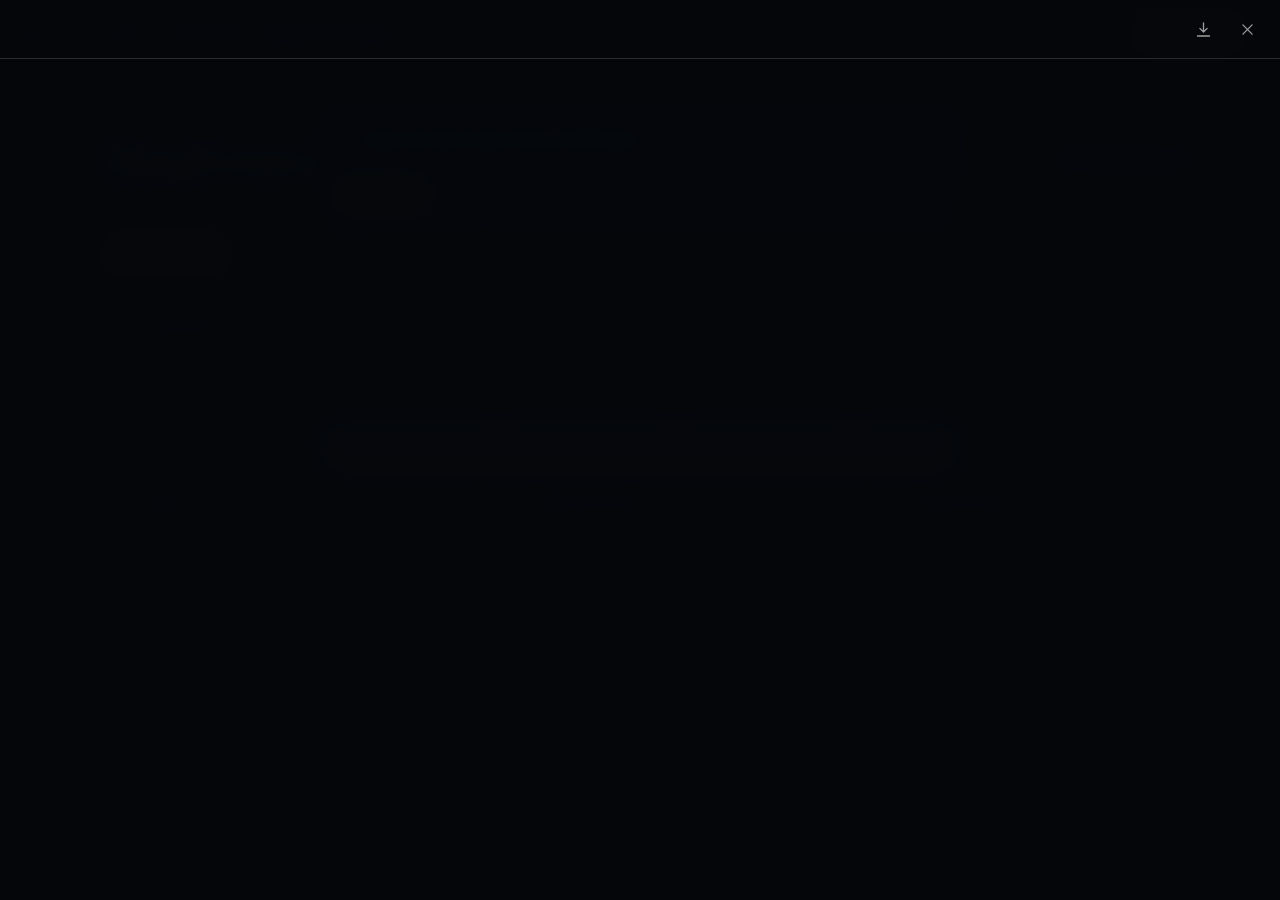
==== studyframe-preview.html @ accf2853 "Add files via upload" ====
<!DOCTYPE html>
<html lang="en">
<head>
<meta charset="utf-8">
<meta name="viewport" content="width=device-width, initial-scale=1, viewport-fit=cover">
<meta name="color-scheme" content="dark">
<meta name="theme-color" content="#0B0B0C">
<meta name="description" content="Studyframe — notes, timetable, tasks, files and certificates in one place. Runs entirely in your browser.">
<meta name="apple-mobile-web-app-capable" content="yes">
<meta name="apple-mobile-web-app-status-bar-style" content="black-translucent">
<link rel="icon" href="data:image/svg+xml,%3Csvg xmlns='http://www.w3.org/2000/svg' viewBox='0 0 100 100'%3E%3Crect width='100' height='100' rx='24' fill='%230B0B0C'/%3E%3Crect x='22' y='22' width='12' height='56' rx='6' fill='%23E9B94A'/%3E%3Crect x='42' y='22' width='12' height='36' rx='6' fill='%23F4F3F1'/%3E%3Crect x='62' y='22' width='12' height='24' rx='6' fill='%236C6C71'/%3E%3C/svg%3E">
<title>Studyframe</title>
<link rel="preconnect" href="https://fonts.googleapis.com">
<link rel="preconnect" href="https://fonts.gstatic.com" crossorigin>
<link rel="stylesheet" href="https://fonts.googleapis.com/css2?family=Instrument+Sans:ital,wght@0,400;0,500;0,600;0,700;1,400&family=IBM+Plex+Mono:wght@400;500&family=Newsreader:ital,opsz,wght@0,6..72,400;0,6..72,500;0,6..72,600;1,6..72,400&display=swap">
<style>
/* ==========================================================================
   Studyframe — styles.css
   "Desk at night": a cool blue-graphite instrument everywhere, except the notes
   page, which flips to warm ruled paper. Two materials, one app.
   ========================================================================== */

:root{
  /* surfaces */
  --void:#0B0B0C;
  --pane:#121214;
  --raise:#191919;
  --hover:#242427;
  --rule:#2B2B2F;
  --rule2:#3C3C42;

  /* ink */
  --ink:#F4F3F1;
  --ink2:#9E9E9F;
  --ink3:#6C6C71;

  /* accents */
  --iris:#E9B94A;
  --iris-soft:rgba(233,185,74,.13);
  --iris-ink:#15120A;
  --mint:#7FC2AB;
  --amber:#F0A93C;
  --rose:#E8635C;

  /* priority scale */
  --p3:#E8635C;  /* critical */
  --p2:#F0A93C;  /* high */
  --p1:#8FA6CE;  /* normal */
  --p0:#6C6C71;  /* low */

  /* paper (notes only) */
  --paper:#F3EEE2;
  --paper2:#EAE3D3;
  --paper-ink:#2B2822;
  --paper-ink2:#6B6353;
  --paper-rule:#DFD6C2;
  --paper-margin:#C98B86;

  --r:12px; --r-sm:8px; --r-lg:18px;
  --pad:clamp(16px,2.6vw,34px);
  --sans:'Instrument Sans',ui-sans-serif,system-ui,-apple-system,'Segoe UI',Roboto,sans-serif;
  --mono:'IBM Plex Mono',ui-monospace,SFMono-Regular,Menlo,monospace;
  --serif:'Newsreader',Georgia,'Times New Roman',serif;
  --ease:cubic-bezier(.2,.9,.25,1);
  --spring:cubic-bezier(.34,1.4,.5,1);
  --shadow:0 18px 50px -24px rgba(0,0,0,.9),0 2px 8px -2px rgba(0,0,0,.5);
  --glow:0 0 0 1px rgba(233,185,74,.30),0 10px 34px -14px rgba(233,185,74,.42);
  --tabbar-h:0px;
}

*{box-sizing:border-box}
html,body{height:100%}
body{
  margin:0;
  background:
    radial-gradient(1100px 640px at 82% -10%,#1C1C1E55 0,transparent 60%),
    radial-gradient(760px 520px at -6% 102%,#17171930 0,transparent 58%),
    var(--void);
  background-attachment:fixed;
  color:var(--ink);
  font:15px/1.55 var(--sans);
  -webkit-font-smoothing:antialiased;
  -webkit-tap-highlight-color:transparent;
  overscroll-behavior-y:none;
}
button,input,select,textarea{font:inherit;color:inherit}
button{background:none;border:0;padding:0;cursor:pointer;color:inherit}
a{color:var(--iris);text-underline-offset:3px}
h1,h2,h3,h4,p,ul,ol{margin:0}
ul,ol{padding:0;list-style:none}
kbd{font:11px/1 var(--mono);border:1px solid var(--rule2);border-bottom-width:2px;border-radius:5px;padding:3px 5px;color:var(--ink3)}
.sprite{position:absolute;width:0;height:0;overflow:hidden}
/* <use> clones live in a shadow tree, so document rules cannot reach inside it.
   Only inherited properties cross that line — set them on the host <svg>. */
.ic{width:19px;height:19px;flex:none;color:inherit;pointer-events:none;
  fill:none;stroke:currentColor;stroke-width:1.65;stroke-linecap:round;stroke-linejoin:round}
.spacer{flex:1}
/* Sits inside <main> in the markup and is overwritten by the first render, so a
   failed script shows an explanation instead of an unlit screen. */
.boot-fallback{max-width:46ch;margin:14vh auto;padding:26px 28px;border:1px solid var(--rule);border-radius:var(--r-lg);background:var(--pane);color:var(--ink2);line-height:1.6}
.boot-fallback h2{font-size:19px;font-weight:600;color:var(--ink);letter-spacing:-.02em;margin-bottom:10px}
.boot-fallback p{margin-bottom:9px}
.boot-fallback code{font:12.5px/1 var(--mono);color:var(--iris);background:var(--raise);border:1px solid var(--rule);border-radius:5px;padding:2px 5px}
.boot-fallback b{color:var(--ink);font-weight:600}
.vh{position:absolute;width:1px;height:1px;overflow:hidden;clip:rect(0 0 0 0);white-space:nowrap}
.skip{position:absolute;left:-999px}
.skip:focus{left:10px;top:10px;z-index:999;background:var(--iris);color:var(--iris-ink);padding:9px 14px;border-radius:8px}
:focus-visible{outline:2px solid var(--iris);outline-offset:2px;border-radius:4px}
.num{font-family:var(--mono);font-variant-numeric:tabular-nums;letter-spacing:-.02em}

*{scrollbar-width:thin;scrollbar-color:var(--rule2) transparent}
::-webkit-scrollbar{width:11px;height:11px}
::-webkit-scrollbar-track{background:transparent}
::-webkit-scrollbar-thumb{background:var(--rule);border:3px solid transparent;background-clip:content-box;border-radius:9px}
::-webkit-scrollbar-thumb:hover{background:var(--rule2);background-clip:content-box}

@media (prefers-reduced-motion:reduce){
  *,*::before,*::after{transition-duration:.01ms!important;animation-duration:.01ms!important;animation-delay:0ms!important;animation-iteration-count:1!important;scroll-behavior:auto!important}
}

/* ==========================================================================
   Shell
   ========================================================================== */
.app{display:grid;grid-template-columns:70px 1fr;height:100vh;height:100dvh;transition:grid-template-columns .34s var(--ease)}
.app.rail-open{grid-template-columns:224px 1fr}

.rail{
  display:flex;flex-direction:column;gap:3px;padding:14px 11px 12px;overflow:hidden;position:relative;
  background:linear-gradient(180deg,var(--pane),#0E0E10);
  border-right:1px solid var(--rule);
}
.rail::after{content:"";position:absolute;inset:0 0 auto;height:1px;background:linear-gradient(90deg,transparent,var(--rule2),transparent)}
.rail-list{display:grid;gap:3px;margin-top:14px}

.rail-logo{display:flex;align-items:center;gap:14px;padding:6px 10px 14px;border-bottom:1px solid var(--rule);margin-bottom:2px}
.logo-bars{display:flex;align-items:flex-end;gap:3px;height:22px;flex:none;width:26px}
.logo-bars i{width:5px;border-radius:3px;display:block;transform-origin:bottom}
.logo-bars i:nth-child(1){height:22px;background:var(--iris)}
.logo-bars i:nth-child(2){height:15px;background:var(--ink)}
.logo-bars i:nth-child(3){height:9px;background:var(--ink3)}
.rail-logo:hover .logo-bars i{animation:bar-bounce .6s var(--spring)}
.rail-logo:hover .logo-bars i:nth-child(2){animation-delay:.06s}
.rail-logo:hover .logo-bars i:nth-child(3){animation-delay:.12s}
@keyframes bar-bounce{50%{transform:scaleY(1.35)}}
.rail-logo .lbl{font-weight:700;letter-spacing:-.03em;font-size:16px}

.rail-btn{display:flex;align-items:center;gap:14px;width:100%;padding:11px 12px;border-radius:10px;color:var(--ink2);text-align:left;position:relative;transition:background .18s var(--ease),color .18s var(--ease)}
.rail-btn .lbl{white-space:nowrap;font-size:14px;font-weight:500;opacity:0;transform:translateX(-6px);transition:opacity .2s var(--ease),transform .2s var(--ease)}
.app.rail-open .lbl{opacity:1;transform:none}
.rail-logo .lbl{white-space:nowrap;opacity:0;transform:translateX(-6px);transition:opacity .2s var(--ease),transform .2s var(--ease)}
.rail-btn:hover{background:var(--raise);color:var(--ink)}
.rail-btn::before{content:"";position:absolute;left:-11px;top:50%;width:3px;height:0;border-radius:0 3px 3px 0;background:var(--iris);transform:translateY(-50%);transition:height .28s var(--spring)}
.rail-btn[aria-current="page"]{color:var(--ink);background:linear-gradient(90deg,var(--iris-soft),transparent 80%)}
.rail-btn[aria-current="page"]::before{height:22px;box-shadow:0 0 12px var(--iris)}
.rail-btn[aria-current="page"] .ic{color:var(--iris)}
.rail-btn .ic{transition:transform .28s var(--spring)}
.rail-btn:active .ic{transform:scale(.86)}
.rail-btn .badge{margin-left:auto;font:11px/1 var(--mono);background:var(--rose);color:#fff;padding:4px 6px;border-radius:20px;opacity:0;transition:opacity .2s}
.app.rail-open .rail-btn .badge{opacity:1}
.rail-foot{margin-top:auto;display:grid;gap:3px;border-top:1px solid var(--rule);padding-top:10px}
.rail-expand .chev{transition:transform .34s var(--ease)}
.app.rail-open .rail-expand .chev{transform:rotate(180deg)}

.stage{display:grid;grid-template-rows:auto 1fr;min-width:0;min-height:0}

/* ---------- top bar ---------- */
.topbar{
  display:flex;align-items:center;gap:14px;padding:12px var(--pad);
  border-bottom:1px solid var(--rule);
  background:rgba(10,12,16,.72);backdrop-filter:blur(14px) saturate(150%);
  position:sticky;top:0;z-index:30;
}
.mob-brand{display:none}
.crumb{font-weight:600;letter-spacing:-.02em;font-size:16px;white-space:nowrap;overflow:hidden;text-overflow:ellipsis}
.crumb .sub{color:var(--ink3);font-weight:400}

.subject-pick{position:relative;display:flex;align-items:center;gap:8px;background:var(--raise);border:1px solid var(--rule);border-radius:10px;padding:0 30px 0 11px;transition:border-color .2s var(--ease),background .2s var(--ease)}
.subject-pick:hover{border-color:var(--rule2);background:var(--hover)}
.subject-pick .sdot{width:8px;height:8px;border-radius:50%;background:var(--iris);flex:none;box-shadow:0 0 0 3px color-mix(in srgb,var(--iris) 22%,transparent)}
.subject-pick select{appearance:none;background:none;border:0;padding:9px 0;max-width:240px;cursor:pointer;font-size:13.5px;font-weight:500}
.subject-pick select option{background:var(--pane);color:var(--ink)}
.subject-pick .chev{position:absolute;right:8px;width:15px;height:15px;color:var(--ink3);pointer-events:none}

.topbar-right{margin-left:auto;display:flex;align-items:center;gap:9px}
.clock{font:12px/1 var(--mono);color:var(--ink3);letter-spacing:.02em;white-space:nowrap;font-variant-numeric:tabular-nums}
.saved{font-size:11.5px;color:var(--mint);min-width:52px;text-align:right;opacity:0;transition:opacity .25s}
.saved:not(:empty){opacity:1}

/* ---------- main ---------- */
main.view{overflow-y:auto;overflow-x:hidden;padding:clamp(20px,3vw,38px) var(--pad) calc(60px + var(--tabbar-h));scroll-behavior:smooth}
.wrap{max-width:1180px;margin:0 auto}
main.view.enter>*{animation:view-in .42s var(--ease) both}
@keyframes view-in{from{opacity:0;transform:translateY(10px)}}

/* ==========================================================================
   Controls
   ========================================================================== */
.btn{
  display:inline-flex;align-items:center;gap:8px;white-space:nowrap;
  background:var(--raise);border:1px solid var(--rule);color:var(--ink2);
  padding:9px 13px;border-radius:10px;font-size:13.5px;font-weight:500;
  transition:background .18s var(--ease),border-color .18s var(--ease),color .18s var(--ease),transform .12s var(--ease),box-shadow .25s var(--ease);
}
.btn:hover{background:var(--hover);border-color:var(--rule2);color:var(--ink)}
.btn:active{transform:translateY(1px) scale(.985)}
.btn .ic{width:16px;height:16px}
.btn-accent{background:var(--iris);border-color:var(--iris);color:var(--iris-ink);font-weight:600}
.btn-accent:hover{background:#F3CB6E;border-color:#F3CB6E;color:var(--iris-ink);box-shadow:var(--glow)}
.btn-ghost{background:transparent}
.btn-sm{padding:6px 10px;font-size:12.5px;border-radius:8px}
.btn-sm .ic{width:15px;height:15px}
.btn-danger{color:var(--rose)}
.btn-danger:hover{background:color-mix(in srgb,var(--rose) 14%,transparent);border-color:color-mix(in srgb,var(--rose) 45%,transparent);color:var(--rose)}
.btn[disabled]{opacity:.45;pointer-events:none}

.icon-btn{display:inline-grid;place-items:center;width:34px;height:34px;border-radius:9px;color:var(--ink2);border:1px solid transparent;transition:background .18s,color .18s,border-color .18s,transform .12s}
.icon-btn:hover{background:var(--hover);color:var(--ink);border-color:var(--rule)}
.icon-btn:active{transform:scale(.9)}
.icon-btn.danger:hover{color:var(--rose)}

.seg{display:inline-flex;background:var(--raise);border:1px solid var(--rule);border-radius:10px;padding:3px;gap:2px;position:relative}
.seg button{padding:6px 13px;border-radius:7px;font-size:13px;font-weight:500;color:var(--ink3);transition:color .2s var(--ease),background .2s var(--ease)}
.seg button:hover{color:var(--ink2)}
.seg button[aria-pressed="true"]{background:var(--hover);color:var(--ink);box-shadow:inset 0 1px 0 rgba(255,255,255,.05)}

.field{display:grid;gap:6px}
.field>span{font-size:12.5px;color:var(--ink2);font-weight:500}
input[type=text],input[type=date],input[type=time],input[type=url],input[type=search],input[type=number],select,textarea{
  background:var(--void);border:1px solid var(--rule);border-radius:9px;padding:10px 11px;width:100%;
  transition:border-color .18s var(--ease),box-shadow .18s var(--ease),background .18s var(--ease);font-size:14px;
}
input:hover,select:hover,textarea:hover{border-color:var(--rule2)}
input:focus,select:focus,textarea:focus{outline:0;border-color:var(--iris);box-shadow:0 0 0 3px var(--iris-soft);background:var(--pane)}
input::placeholder,textarea::placeholder{color:var(--ink3)}
select{appearance:none;cursor:pointer;background-image:linear-gradient(45deg,transparent 50%,var(--ink3) 50%),linear-gradient(135deg,var(--ink3) 50%,transparent 50%);background-position:calc(100% - 15px) 50%,calc(100% - 10px) 50%;background-size:5px 5px;background-repeat:no-repeat;padding-right:30px}
select option{background:var(--pane)}
input[type=date],input[type=time]{font-family:var(--mono);font-size:13px}
::-webkit-calendar-picker-indicator{filter:invert(.65);cursor:pointer}
.grid2{display:grid;grid-template-columns:1fr 1fr;gap:12px}
.form-actions{display:flex;align-items:center;gap:9px;margin-top:20px;padding-top:16px;border-top:1px solid var(--rule)}

.switch{display:flex;align-items:center;gap:11px;cursor:pointer;font-size:14px}
.switch input{position:absolute;opacity:0;pointer-events:none}
.switch .tr{width:40px;height:23px;border-radius:14px;background:var(--hover);border:1px solid var(--rule);position:relative;flex:none;transition:background .25s var(--ease),border-color .25s var(--ease)}
.switch .tr::after{content:"";position:absolute;top:2px;left:2px;width:17px;height:17px;border-radius:50%;background:var(--ink3);transition:transform .3s var(--spring),background .25s}
.switch input:checked+.tr{background:var(--iris-soft);border-color:var(--iris)}
.switch input:checked+.tr::after{transform:translateX(17px);background:var(--iris)}
.switch input:focus-visible+.tr{outline:2px solid var(--iris);outline-offset:2px}

.chip{display:inline-flex;align-items:center;gap:6px;padding:5px 10px;border-radius:20px;border:1px solid var(--rule);background:var(--raise);font-size:12px;color:var(--ink2);font-weight:500;transition:background .18s,border-color .18s,color .18s}
button.chip:hover{border-color:var(--rule2);color:var(--ink)}
button.chip[aria-pressed="true"]{background:var(--iris-soft);border-color:var(--iris);color:var(--ink)}
.tag{display:inline-flex;align-items:center;gap:5px;font:11px/1 var(--mono);padding:4px 7px;border-radius:6px;border:1px solid var(--rule2);color:var(--ink2);white-space:nowrap}
.tag .sdot{width:6px;height:6px;border-radius:50%;background:currentColor}

/* ---------- panels ---------- */
.card{background:linear-gradient(180deg,var(--pane),#0D1119);border:1px solid var(--rule);border-radius:var(--r);padding:20px}
.card-h{display:flex;align-items:center;gap:10px;margin-bottom:14px}
.card-h h3{font-size:14.5px;font-weight:600;letter-spacing:-.01em}
.card-h .ic{color:var(--ink3);width:17px;height:17px}
.sec-h{display:flex;align-items:flex-end;gap:12px;flex-wrap:wrap;margin-bottom:16px}
.sec-h h2{font-size:clamp(20px,2.4vw,26px);font-weight:700;letter-spacing:-.035em}
.sec-h p{color:var(--ink3);font-size:13.5px;padding-bottom:3px}
.sec-h .spacer{min-width:8px}
.hint{color:var(--ink3);font-size:12.5px}
.empty{color:var(--ink3);font-size:13.5px;padding:22px 4px;text-align:center;border:1px dashed var(--rule);border-radius:var(--r);background:rgba(255,255,255,.012)}
.empty b{display:block;color:var(--ink2);font-weight:600;margin-bottom:4px;font-size:14px}
.hr{border:0;border-top:1px solid var(--rule);margin:18px 0}
.cols{display:grid;gap:16px;grid-template-columns:repeat(auto-fit,minmax(290px,1fr))}

/* ==========================================================================
   Mobile tab bar
   ========================================================================== */
.tabbar{display:none}

/* ==========================================================================
   Overlays: search, sheet, lightbox, toast, reminders
   ========================================================================== */
.modal{position:fixed;inset:0;z-index:120;background:rgba(5,7,11,.66);backdrop-filter:blur(6px);display:grid;animation:fade .22s var(--ease)}
@keyframes fade{from{opacity:0}}
#palette{place-items:start center;padding:12vh 16px 16px}
.modal-box{background:linear-gradient(180deg,#141922,#111113);border:1px solid var(--rule2);border-radius:var(--r-lg);box-shadow:var(--shadow);width:min(640px,100%);animation:pop .3s var(--spring);max-height:82vh;overflow:auto}
@keyframes pop{from{opacity:0;transform:translateY(14px) scale(.97)}}
.modal-box h3{font-size:17px;font-weight:700;letter-spacing:-.025em;margin-bottom:16px}

.palette-box{overflow:hidden;display:flex;flex-direction:column}
.palette-head{display:flex;align-items:center;gap:10px;padding:14px 14px 12px;border-bottom:1px solid var(--rule)}
.palette-head .ic{color:var(--ink3)}
.palette-head input{background:none;border:0;padding:0;font-size:16px}
.palette-head input:focus{box-shadow:none;background:none}
.palette-scope{display:flex;gap:6px;padding:10px 14px;border-bottom:1px solid var(--rule)}
.palette-scope label{cursor:pointer}
.palette-scope input{position:absolute;opacity:0;pointer-events:none}
.palette-scope span{display:inline-block;padding:5px 11px;border-radius:20px;font-size:12.5px;color:var(--ink3);border:1px solid transparent;transition:.18s var(--ease)}
.palette-scope input:checked+span{background:var(--iris-soft);color:var(--ink);border-color:var(--iris)}
.palette-scope input:focus-visible+span{outline:2px solid var(--iris);outline-offset:2px}
.palette-results{overflow:auto;max-height:52vh;padding:8px}
.palette-results li+li{margin-top:2px}
.palette-results button{display:flex;align-items:center;gap:11px;width:100%;text-align:left;padding:10px 11px;border-radius:9px;font-size:14px;transition:background .14s}
.palette-results button:hover,.palette-results button.active{background:var(--hover)}
.palette-results .k{font:10px/1 var(--mono);text-transform:uppercase;letter-spacing:.06em;color:var(--ink3);border:1px solid var(--rule2);padding:4px 5px;border-radius:5px;flex:none;width:52px;text-align:center}
.palette-results .lb{flex:1;overflow:hidden;text-overflow:ellipsis;white-space:nowrap}
.palette-results .meta{color:var(--ink3);font-size:12px;white-space:nowrap}

.sheet-modal{place-items:center;padding:20px}
#sheetBox{padding:22px}

.lightbox{position:fixed;inset:0;z-index:140;background:rgba(5,7,11,.93);backdrop-filter:blur(10px);display:grid;grid-template-rows:auto 1fr;animation:fade .2s var(--ease)}
.lb-bar{display:flex;align-items:center;gap:10px;padding:12px 16px;border-bottom:1px solid var(--rule)}
.lb-name{font-size:14px;font-weight:600;overflow:hidden;text-overflow:ellipsis;white-space:nowrap}
.lb-body{overflow:auto;display:grid;place-items:center;padding:18px}
.lb-body img{max-width:100%;max-height:100%;border-radius:var(--r);box-shadow:var(--shadow)}
.lb-body iframe{width:100%;height:100%;min-height:70vh;border:0;border-radius:var(--r);background:#fff}
.lb-body pre{width:100%;max-width:900px;white-space:pre-wrap;font:13px/1.7 var(--mono);background:var(--pane);border:1px solid var(--rule);border-radius:var(--r);padding:18px;color:var(--ink2)}

.toast{position:fixed;left:50%;bottom:calc(26px + var(--tabbar-h));transform:translateX(-50%);z-index:200;background:#1A2130;border:1px solid var(--rule2);color:var(--ink);padding:11px 17px;border-radius:30px;box-shadow:var(--shadow);font-size:13.5px;font-weight:500;animation:toast-in .36s var(--spring);max-width:min(92vw,460px)}
@keyframes toast-in{from{opacity:0;transform:translate(-50%,16px) scale(.95)}}

.rem-stack{position:fixed;right:18px;bottom:calc(18px + var(--tabbar-h));z-index:190;display:grid;gap:10px;width:min(330px,calc(100vw - 36px))}
.rem-card{position:relative;background:linear-gradient(180deg,#1A2130,#1A1A1D);border:1px solid var(--rule2);border-radius:14px;padding:14px 16px;box-shadow:var(--shadow);overflow:hidden;animation:rem-in .42s var(--spring)}
@keyframes rem-in{from{opacity:0;transform:translateX(26px) scale(.96)}}
.rem-card.out{animation:rem-out .3s var(--ease) forwards}
@keyframes rem-out{to{opacity:0;transform:translateX(26px) scale(.96)}}
.rem-card .life{position:absolute;left:0;bottom:0;height:2px;background:var(--iris);animation:life 45s linear forwards}
@keyframes life{from{width:100%}to{width:0}}
.rem-card .x{position:absolute;top:8px;right:9px;width:26px;height:26px;border-radius:7px;color:var(--ink3);display:grid;place-items:center}
.rem-card .x:hover{background:var(--hover);color:var(--ink)}
.rem-card .k{font:10px/1 var(--mono);text-transform:uppercase;letter-spacing:.1em;color:var(--iris);margin-bottom:7px}
.rem-card .t{font-weight:600;font-size:15px;letter-spacing:-.015em;padding-right:24px}
.rem-card .m{color:var(--ink3);font-size:12.5px;margin-top:4px}

/* ==========================================================================
   Home — the day tape is the hero
   ========================================================================== */
.home-top{display:grid;grid-template-columns:minmax(0,1fr) 300px;gap:20px;align-items:start;margin-bottom:22px}
.greet{font-size:clamp(26px,4.2vw,44px);font-weight:700;letter-spacing:-.045em;line-height:1.04;margin-bottom:8px}
.greet .w{display:inline-block;overflow:hidden;vertical-align:bottom}
.greet .w>span{display:inline-block;animation:rise .72s var(--ease) both}
@keyframes rise{from{transform:translateY(105%)}}
.greet em{font-style:normal;color:var(--iris)}
.home-date{font:12px/1 var(--mono);color:var(--ink3);letter-spacing:.06em;margin-bottom:14px}

/* hero index marker — "/ 07 ———— Friday, 18 September" */
.hero-mark{display:flex;align-items:center;gap:13px;margin-bottom:16px;max-width:460px}
.hero-mark .num{font:12px/1 var(--mono);color:var(--iris);letter-spacing:.14em}
.hero-mark .mk-rule{flex:1;height:1px;background:linear-gradient(90deg,var(--rule2),var(--rule) 55%,transparent);transform-origin:left;animation:mk-draw .9s var(--ease) both .18s}
.hero-mark .mk-day{font-size:11.5px;letter-spacing:.16em;text-transform:uppercase;color:var(--ink3);white-space:nowrap}
@keyframes mk-draw{from{transform:scaleX(0)}}
.home-line{color:var(--ink2);font-size:15px;max-width:52ch}
.home-line b{color:var(--ink);font-weight:600}
.home-cta{display:flex;flex-wrap:wrap;gap:9px;margin-top:18px}

/* next-up dial */
.dial{background:linear-gradient(180deg,var(--pane),#0E0E10);border:1px solid var(--rule);border-radius:var(--r-lg);padding:18px;display:grid;grid-template-columns:76px 1fr;gap:15px;align-items:center;position:relative;overflow:hidden}
.dial::before{content:"";position:absolute;inset:-40% -10% auto auto;width:220px;height:220px;background:radial-gradient(circle,var(--iris-soft),transparent 66%);pointer-events:none}
.dial-ring{position:relative;width:76px;height:76px}
.dial-ring svg{width:100%;height:100%;transform:rotate(-90deg)}
.dial-ring circle{fill:none;stroke-width:5;stroke-linecap:round}
.dial-ring .bg{stroke:var(--rule)}
.dial-ring .fg{stroke:var(--iris);transition:stroke-dashoffset .9s var(--ease);filter:drop-shadow(0 0 6px rgba(233,185,74,.45))}
.dial-ring .mid{position:absolute;inset:0;display:grid;place-content:center;text-align:center}
.dial-ring .mid b{font:15px/1 var(--mono);font-variant-numeric:tabular-nums}
.dial-ring .mid span{font-size:9.5px;color:var(--ink3);letter-spacing:.08em}
.dial-k{font:10px/1 var(--mono);letter-spacing:.12em;text-transform:uppercase;color:var(--iris)}
.dial-t{font-weight:600;font-size:16px;letter-spacing:-.02em;margin:6px 0 4px;overflow:hidden;text-overflow:ellipsis;white-space:nowrap}
.dial-m{color:var(--ink3);font-size:12.5px;display:flex;align-items:center;gap:6px}
.dial.free{grid-template-columns:1fr}
.dial.free .dial-t{white-space:normal}

/* the tape */
.tape-card{background:linear-gradient(180deg,var(--pane),#0E0E10);border:1px solid var(--rule);border-radius:var(--r-lg);padding:18px 20px 16px;margin-bottom:20px;position:relative;overflow:hidden}
.tape-head{display:flex;align-items:center;gap:10px;margin-bottom:16px}
.tape-head h3{font-size:14.5px;font-weight:600}
.tape-head .now-t{margin-left:auto;font:12px/1 var(--mono);color:var(--iris);font-variant-numeric:tabular-nums}
.tape{position:relative;height:66px;border-radius:10px;background:
  repeating-linear-gradient(90deg,transparent 0,transparent calc(var(--step) - 1px),var(--rule) calc(var(--step) - 1px),var(--rule) var(--step)),
  linear-gradient(180deg,#0C0C0E,#0E131B);
  border:1px solid var(--rule);overflow:hidden}
.tape-seg{position:absolute;top:7px;bottom:7px;border-radius:7px;background:color-mix(in srgb,var(--subject) 22%,transparent);border:1px solid color-mix(in srgb,var(--subject) 55%,transparent);border-left:3px solid var(--subject);padding:6px 8px;overflow:hidden;text-align:left;min-width:0;transition:transform .2s var(--ease),background .2s var(--ease)}
.tape-seg:hover{background:color-mix(in srgb,var(--subject) 34%,transparent);transform:translateY(-2px)}
.tape-seg b{display:block;font-size:11.5px;font-weight:600;white-space:nowrap;overflow:hidden;text-overflow:ellipsis}
.tape-seg span{font:10px/1.3 var(--mono);color:var(--ink3);white-space:nowrap}
.tape-seg.tiny{padding:6px 5px}
.tape-seg.tiny span{display:none}
.tape-now{position:absolute;top:-1px;bottom:-1px;width:2px;background:var(--mint);box-shadow:0 0 12px var(--mint);z-index:3;transition:left 1s linear}
.tape-now::before{content:"";position:absolute;top:-1px;left:50%;width:8px;height:8px;border-radius:50%;background:var(--mint);transform:translateX(-50%);box-shadow:0 0 10px var(--mint)}
.tape-scale{display:flex;justify-content:space-between;margin-top:7px;font:10px/1 var(--mono);color:var(--ink3);letter-spacing:.04em}
.tape-empty{position:absolute;inset:0;display:grid;place-items:center;color:var(--ink3);font-size:13px}

/* home grid */
.home-grid{display:grid;gap:16px;grid-template-columns:repeat(auto-fit,minmax(272px,1fr))}
.panel{background:linear-gradient(180deg,var(--pane),#0E0E10);border:1px solid var(--rule);border-radius:var(--r);padding:18px;display:flex;flex-direction:column;min-width:0}
.panel-h{display:flex;align-items:center;gap:9px;margin-bottom:13px}
.panel-h h3{font-size:14px;font-weight:600;letter-spacing:-.01em}
.panel-h .ic{width:16px;height:16px;color:var(--ink3)}
.panel-h .more{margin-left:auto;font-size:12px;color:var(--ink3);display:inline-flex;align-items:center;gap:4px;transition:color .18s,gap .18s}
.panel-h .more:hover{color:var(--iris);gap:7px}
.panel-h .more .ic{width:13px;height:13px;color:inherit}
.panel .empty{padding:16px 4px;font-size:12.5px}

.line-list{display:grid;gap:2px}
.line{display:flex;align-items:center;gap:10px;padding:9px 9px;border-radius:9px;min-width:0;transition:background .16s;text-align:left;width:100%}
button.line:hover{background:var(--hover)}
.line .t{font:11.5px/1 var(--mono);color:var(--ink3);flex:none;font-variant-numeric:tabular-nums}
.line .nm{flex:1;min-width:0;overflow:hidden;text-overflow:ellipsis;white-space:nowrap;font-size:13.5px}
.line .rt{color:var(--ink3);font-size:11.5px;white-space:nowrap}
.line .bar{width:3px;align-self:stretch;border-radius:3px;background:var(--subject,var(--rule2));flex:none}

.stats{display:grid;grid-template-columns:repeat(auto-fit,minmax(104px,1fr));gap:1px;background:var(--rule);border:1px solid var(--rule);border-radius:var(--r);overflow:hidden;margin-top:16px}
.stat{background:var(--pane);padding:15px 14px;display:grid;gap:3px;transition:background .2s}
button.stat:hover{background:var(--raise)}
.stat b{font:22px/1 var(--mono);font-weight:500;letter-spacing:-.04em}
.stat span{font-size:11.5px;color:var(--ink3)}
.stat.alert b{color:var(--rose)}

/* ==========================================================================
   Notes — the paper surface
   ========================================================================== */
.notes-layout{display:grid;grid-template-columns:252px minmax(0,1fr);gap:22px;align-items:start}
.note-rail{position:sticky;top:0;display:grid;gap:10px}
.note-list{display:grid;gap:5px;max-height:62vh;overflow:auto;padding-right:3px}
.note-tab{display:grid;gap:3px;text-align:left;padding:11px 13px;border-radius:10px;border:1px solid transparent;background:var(--pane);position:relative;transition:background .18s var(--ease),border-color .18s var(--ease),transform .18s var(--ease)}
.note-tab:hover{background:var(--raise);transform:translateX(3px)}
.note-tab b{font-size:13.5px;font-weight:600;letter-spacing:-.01em;overflow:hidden;text-overflow:ellipsis;white-space:nowrap}
.note-tab .nm{font:10.5px/1 var(--mono);color:var(--ink3)}
.note-tab[aria-current="true"]{background:linear-gradient(90deg,var(--iris-soft),var(--pane));border-color:color-mix(in srgb,var(--iris) 40%,transparent)}
.note-tab[aria-current="true"]::before{content:"";position:absolute;left:0;top:10px;bottom:10px;width:3px;border-radius:0 3px 3px 0;background:var(--iris)}

.desk{background:radial-gradient(900px 400px at 50% -10%,#1A1A1D,transparent 70%);border-radius:var(--r-lg);padding:0}
.sheet{
  --lh:31px;
  position:relative;background:var(--paper);color:var(--paper-ink);
  border-radius:4px 10px 10px 4px;
  box-shadow:0 30px 70px -32px rgba(0,0,0,.95),0 2px 0 0 #d8d0be,0 4px 0 -1px #cbc2ae,0 7px 0 -2px #bfb6a2;
  overflow:hidden;min-height:56vh;
}
.sheet::before{content:"";position:absolute;left:0;top:0;bottom:0;width:26px;background:linear-gradient(90deg,#d9d0bb,#e7e0d0 62%,var(--paper));z-index:2}
.sheet::after{content:"";position:absolute;left:11px;top:22px;bottom:22px;width:3px;z-index:3;border-radius:3px;
  background:repeating-linear-gradient(180deg,#9a917d 0 9px,transparent 9px 21px);opacity:.5}

.sheet-bar{position:sticky;top:0;z-index:6;display:flex;align-items:center;gap:3px;flex-wrap:wrap;
  padding:8px 12px 8px 36px;background:rgba(238,232,220,.94);backdrop-filter:blur(8px);border-bottom:1px solid #d8d0be}
.tool{width:31px;height:31px;border-radius:7px;display:grid;place-items:center;color:#5c5548;transition:background .15s,color .15s,transform .1s}
.tool:hover{background:#ddd5c3;color:#221f19}
.tool:active{transform:scale(.9)}
.tool[aria-pressed="true"]{background:#2B2822;color:var(--paper)}
.tool .ic{width:17px;height:17px}
.tool-sep{width:1px;height:20px;background:#d2c9b5;margin:0 5px}
.sheet-bar .grow{flex:1}
.sheet-bar .wc{font:11px/1 var(--mono);color:#8a8272;padding-right:4px;white-space:nowrap}

.sheet-title{width:100%;background:none;border:0;border-radius:0;padding:26px 44px 6px 68px;font:600 31px/1.2 var(--serif);letter-spacing:-.02em;color:var(--paper-ink)}
.sheet-title:focus{outline:0;box-shadow:none;background:none}
.sheet-title::placeholder{color:#b3aa97}
.sheet-meta{padding:0 44px 14px 68px;font:11px/1 var(--mono);color:#8a8272;display:flex;gap:12px;flex-wrap:wrap;align-items:center}

.page{position:relative;padding:0 44px 60px 68px;min-height:44vh}
.page::before{content:"";position:absolute;left:56px;top:0;bottom:0;width:1px;background:var(--paper-margin);opacity:.55;z-index:1}
.paper-body{
  position:relative;z-index:2;font:400 17.5px/var(--lh) var(--serif);color:var(--paper-ink);
  background-image:repeating-linear-gradient(180deg,transparent 0,transparent calc(var(--lh) - 1px),var(--paper-rule) calc(var(--lh) - 1px),var(--paper-rule) var(--lh));
  background-position:0 0;min-height:calc(var(--lh)*12);padding-top:2px;
}
.paper-body:focus{outline:0}
.paper-body[data-empty="true"]::before{content:attr(data-ph);color:#b3aa97;pointer-events:none;position:absolute;font-style:italic}
.paper-body p{margin:0;min-height:var(--lh)}
.paper-body h1{font:600 30px/calc(var(--lh)*2) var(--serif);letter-spacing:-.02em;margin:0}
.paper-body h2{font:600 24px/calc(var(--lh)*2) var(--serif);letter-spacing:-.015em;margin:0}
.paper-body h3{font:600 19px/var(--lh) var(--serif);margin:0}
.paper-body ul,.paper-body ol{margin:0;padding-left:26px}
.paper-body ul{list-style:disc}
.paper-body ol{list-style:decimal}
.paper-body li{margin:0;line-height:var(--lh)}
.paper-body li::marker{color:var(--paper-ink2)}
.paper-body blockquote{margin:0;padding-left:16px;border-left:3px solid var(--paper-margin);font-style:italic;color:#4a453b}
.paper-body a{color:#3f5bd0;text-decoration:underline}
.paper-body code{font:13.5px/var(--lh) var(--mono);background:#e5ddcb;border-radius:4px;padding:1px 5px}
.paper-body pre{font:13px/var(--lh) var(--mono);background:#e5ddcb;border-radius:8px;padding:0 12px;overflow:auto;margin:0;white-space:pre-wrap}
.paper-body mark{background:#ffe9a3;color:inherit;padding:0 2px;border-radius:3px;box-decoration-break:clone}
.paper-body strong{font-weight:600}
.paper-body img{max-width:100%;border-radius:6px}
.paper-body:empty{min-height:calc(var(--lh)*12)}

.sheet-foot{padding:0 44px 26px 68px;display:flex;flex-wrap:wrap;gap:8px;align-items:center}
.clip{display:inline-flex;align-items:center;gap:7px;background:#e4dccb;border:1px solid #d2c9b5;color:#4a453b;border-radius:20px;padding:5px 6px 5px 11px;font-size:12px;max-width:260px}
.clip .n{overflow:hidden;text-overflow:ellipsis;white-space:nowrap}
.clip button{width:22px;height:22px;border-radius:50%;display:grid;place-items:center;color:#6b6353;transition:background .15s,color .15s}
.clip button:hover{background:#d2c9b5;color:#221f19}
.clip .ic{width:13px;height:13px}
.attach-pick{position:relative}
.attach-pick select{background:#e4dccb;border-color:#d2c9b5;color:#4a453b;font-size:12.5px;padding:7px 28px 7px 11px;border-radius:20px;width:auto;background-image:linear-gradient(45deg,transparent 50%,#8a8272 50%),linear-gradient(135deg,#8a8272 50%,transparent 50%);background-position:calc(100% - 15px) 50%,calc(100% - 10px) 50%;background-size:5px 5px;background-repeat:no-repeat}
.attach-pick select:focus{box-shadow:0 0 0 3px rgba(233,185,74,.22);border-color:#8a8272;background-color:#efe8d8}

/* ==========================================================================
   Timetable
   ========================================================================== */
.tt-bar{display:flex;align-items:center;gap:9px;flex-wrap:wrap;margin-bottom:14px}
.tt-nav{display:inline-flex;align-items:center;background:var(--raise);border:1px solid var(--rule);border-radius:10px;overflow:hidden}
.tt-nav button{width:34px;height:34px;display:grid;place-items:center;color:var(--ink2);transition:background .16s,color .16s}
.tt-nav button:hover{background:var(--hover);color:var(--ink)}
.tt-nav .mid{width:auto;padding:0 13px;font-size:13px;font-weight:500;border-left:1px solid var(--rule);border-right:1px solid var(--rule)}

.tt{--hourpx:48px;--gut:52px;background:linear-gradient(180deg,var(--pane),#0E0E10);border:1px solid var(--rule);border-radius:var(--r);overflow:hidden}
.tt-days{display:grid;grid-template-columns:var(--gut) repeat(7,minmax(0,1fr));border-bottom:1px solid var(--rule);background:rgba(255,255,255,.015)}
.tt-days>div{padding:9px 6px;text-align:center;border-left:1px solid var(--rule);min-width:0}
.tt-days>div:first-child{border-left:0}
.tt-dayhead .dw{display:block;font:10.5px/1 var(--mono);letter-spacing:.1em;color:var(--ink3);text-transform:uppercase}
.tt-dayhead .dn{display:block;font:17px/1.25 var(--sans);font-weight:600;letter-spacing:-.03em}
.tt-dayhead.is-today .dn{color:var(--iris)}
.tt-dayhead.is-today .dw{color:var(--iris)}
.tt-dayhead .pips{display:flex;gap:3px;justify-content:center;height:5px;margin-top:3px}
.tt-dayhead .pips i{width:5px;height:5px;border-radius:50%;background:var(--pcol,var(--p1))}

.tt-body{display:grid;grid-template-columns:var(--gut) repeat(7,minmax(0,1fr));position:relative}
.tt-gutter{position:relative}
.tt-gutter span{position:absolute;right:8px;transform:translateY(-50%);font:10.5px/1 var(--mono);color:var(--ink3);font-variant-numeric:tabular-nums}
.tt-col{position:relative;border-left:1px solid var(--rule);min-width:0;cursor:copy;
  background-image:repeating-linear-gradient(180deg,transparent 0,transparent calc(var(--hourpx) - 1px),var(--rule) calc(var(--hourpx) - 1px),var(--rule) var(--hourpx));
  background-size:100% var(--hourpx)}
.tt-col.is-weekend{background-color:rgba(255,255,255,.012)}
.tt-col.is-today{background-color:var(--iris-soft)}
.tt-col:hover{background-color:rgba(255,255,255,.028)}
.tt-col.is-today:hover{background-color:color-mix(in srgb,var(--iris) 18%,transparent)}

.tt-block{position:absolute;left:3px;right:3px;border-radius:7px;padding:4px 6px;overflow:hidden;text-align:left;
  background:color-mix(in srgb,var(--subject) 20%,#0E131B);
  border:1px solid color-mix(in srgb,var(--subject) 42%,transparent);
  border-left:3px solid var(--subject);cursor:pointer;z-index:2;
  transition:transform .18s var(--ease),box-shadow .22s var(--ease),background .18s var(--ease)}
.tt-block:hover{background:color-mix(in srgb,var(--subject) 34%,#0E131B);transform:translateY(-1px) scale(1.012);box-shadow:0 10px 24px -12px rgba(0,0,0,.9);z-index:4}
.tt-block.is-event{border-style:dashed;border-left-style:solid}
.tt-block .bn{display:block;font-size:11.5px;font-weight:600;letter-spacing:-.01em;line-height:1.25;overflow:hidden;text-overflow:ellipsis;white-space:nowrap}
.tt-block .bt{display:block;font:9.5px/1.35 var(--mono);color:var(--ink2);font-variant-numeric:tabular-nums}
.tt-block .br{display:block;font-size:10px;color:var(--ink3);overflow:hidden;text-overflow:ellipsis;white-space:nowrap}
.tt-block .bell{position:absolute;top:4px;right:4px;width:11px;height:11px;color:var(--amber);opacity:.9}
.tt-block.sm{padding:2px 5px}
.tt-block.sm .bt,.tt-block.sm .br{display:none}
.tt-block.sm .bn{font-size:10.5px}
.tt-block.md .br{display:none}
.tt-now{position:absolute;left:0;right:0;height:2px;background:var(--mint);z-index:5;pointer-events:none;box-shadow:0 0 10px var(--mint)}
.tt-now::before{content:"";position:absolute;left:-3px;top:-3px;width:8px;height:8px;border-radius:50%;background:var(--mint)}
.tt-task{position:absolute;left:3px;right:3px;height:16px;border-radius:5px;background:color-mix(in srgb,var(--pcol) 24%,#0E131B);border:1px solid color-mix(in srgb,var(--pcol) 55%,transparent);z-index:3;display:flex;align-items:center;gap:4px;padding:0 5px;font-size:9.5px;overflow:hidden;white-space:nowrap;text-align:left}
.tt-task b{font-weight:500;overflow:hidden;text-overflow:ellipsis}
.tt-task:hover{background:color-mix(in srgb,var(--pcol) 40%,#0E131B)}
.tt-legend{display:flex;gap:16px;flex-wrap:wrap;margin-top:12px;font-size:12px;color:var(--ink3);align-items:center}
.tt-legend i{display:inline-block;width:16px;height:9px;border-radius:3px;margin-right:6px;vertical-align:-1px}

/* day view + agenda */
.day-grid{display:grid;gap:16px;grid-template-columns:minmax(0,1.3fr) minmax(0,1fr)}
.slot{display:flex;gap:12px;align-items:stretch;width:100%;text-align:left;padding:11px 12px;border-radius:10px;background:var(--pane);border:1px solid var(--rule);border-left:3px solid var(--subject,var(--rule2));transition:background .18s,transform .18s,border-color .18s}
.slot:hover{background:var(--raise);transform:translateX(3px)}
.slot .when{font:11.5px/1.5 var(--mono);color:var(--ink2);flex:none;width:84px;font-variant-numeric:tabular-nums}
.slot .bd{min-width:0;flex:1}
.slot .bd b{display:block;font-size:14px;font-weight:600;letter-spacing:-.015em;overflow:hidden;text-overflow:ellipsis;white-space:nowrap}
.slot .bd span{font-size:12px;color:var(--ink3)}
.slot .rt{font-size:11.5px;color:var(--ink3);white-space:nowrap;align-self:center}
.slot-list{display:grid;gap:6px}

.agenda-item{display:grid;grid-template-columns:auto 1fr auto;gap:12px;align-items:center;padding:12px;border-radius:10px;background:var(--pane);border:1px solid var(--rule)}
.agenda-item .cd{font:12px/1 var(--mono);color:var(--iris);width:74px;font-variant-numeric:tabular-nums}
.agenda-item .bd b{display:block;font-size:13.5px;font-weight:600;overflow:hidden;text-overflow:ellipsis;white-space:nowrap}
.agenda-item .bd span{font-size:11.5px;color:var(--ink3)}
.agenda-item select{width:auto;font-size:12px;padding:6px 26px 6px 9px;border-radius:8px}
.agenda-day{font:11px/1 var(--mono);letter-spacing:.1em;text-transform:uppercase;color:var(--ink3);margin:16px 0 8px}
.agenda-day:first-child{margin-top:0}

/* ==========================================================================
   Tasks
   ========================================================================== */
.focus{display:grid;grid-template-columns:auto minmax(0,1fr) auto;gap:18px;align-items:center;padding:20px 22px;border-radius:var(--r-lg);margin-bottom:20px;position:relative;overflow:hidden;
  background:linear-gradient(120deg,color-mix(in srgb,var(--pcol) 16%,var(--pane)),var(--pane) 62%);
  border:1px solid color-mix(in srgb,var(--pcol) 40%,transparent)}
.focus::after{content:"";position:absolute;right:-60px;top:-60px;width:220px;height:220px;border-radius:50%;background:radial-gradient(circle,color-mix(in srgb,var(--pcol) 22%,transparent),transparent 70%);pointer-events:none}
.focus-k{font:10px/1 var(--mono);letter-spacing:.14em;text-transform:uppercase;color:var(--pcol)}
.focus h3{font-size:clamp(17px,2.2vw,23px);font-weight:700;letter-spacing:-.03em;margin:8px 0 7px}
.focus .m{color:var(--ink3);font-size:13px;display:flex;gap:10px;flex-wrap:wrap;align-items:center}
.focus .big-check{width:54px;height:54px;border-radius:50%;border:2px solid color-mix(in srgb,var(--pcol) 60%,transparent);display:grid;place-items:center;color:var(--pcol);transition:background .22s var(--ease),transform .2s var(--spring)}
.focus .big-check:hover{background:color-mix(in srgb,var(--pcol) 22%,transparent);transform:scale(1.06)}
.focus .big-check .ic{width:24px;height:24px}

.task-bar{display:flex;gap:8px;flex-wrap:wrap;align-items:center;margin-bottom:16px}
.board{display:grid;gap:14px;grid-template-columns:repeat(auto-fit,minmax(248px,1fr));align-items:start}
.lane{background:linear-gradient(180deg,var(--pane),#0E0E10);border:1px solid var(--rule);border-radius:var(--r);padding:13px;min-height:120px;transition:border-color .2s,background .2s}
.lane.drop-on{border-color:var(--pcol);background:color-mix(in srgb,var(--pcol) 8%,var(--pane))}
.lane-h{display:flex;align-items:center;gap:8px;margin-bottom:11px;padding:0 3px}
.lane-h .dot{width:9px;height:9px;border-radius:50%;background:var(--pcol);box-shadow:0 0 0 3px color-mix(in srgb,var(--pcol) 20%,transparent)}
.lane-h h3{font-size:13px;font-weight:600}
.lane-h .n{margin-left:auto;font:11px/1 var(--mono);color:var(--ink3)}
.lane-list{display:grid;gap:7px}

.task{position:relative;display:grid;grid-template-columns:auto minmax(0,1fr) auto;gap:10px;align-items:start;padding:11px 11px 11px 12px;border-radius:10px;background:var(--raise);border:1px solid var(--rule);cursor:grab;
  transition:background .18s var(--ease),border-color .18s var(--ease),transform .18s var(--ease),opacity .2s}
.task:hover{background:var(--hover);border-color:var(--rule2)}
.task.dragging{opacity:.4;cursor:grabbing}
.task::before{content:"";position:absolute;left:0;top:9px;bottom:9px;width:2px;border-radius:2px;background:var(--pcol);opacity:.75}
.task-check{width:19px;height:19px;border-radius:6px;border:1.6px solid var(--rule2);display:grid;place-items:center;flex:none;margin-top:1px;transition:background .2s var(--ease),border-color .2s var(--ease),transform .16s var(--spring)}
.task-check:hover{border-color:var(--mint);transform:scale(1.12)}
.task-check .ic{width:13px;height:13px;color:var(--iris-ink);stroke-dasharray:24;stroke-dashoffset:24;opacity:0;transition:stroke-dashoffset .3s var(--ease) .04s,opacity .1s}
.task.done .task-check{background:var(--mint);border-color:var(--mint)}
.task.done .task-check .ic{stroke-dashoffset:0;opacity:1}
.task-bd{min-width:0}
.task-title{display:block;width:100%;background:none;border:0;padding:0;font-size:13.5px;font-weight:500;letter-spacing:-.005em;line-height:1.4}
.task-title:focus{outline:0;box-shadow:none;background:none}
.task.done .task-title{color:var(--ink3);text-decoration:line-through}
.task-meta{display:flex;gap:8px;flex-wrap:wrap;align-items:center;margin-top:5px;font-size:11px;color:var(--ink3)}
.task-meta .due{font-family:var(--mono);font-variant-numeric:tabular-nums}
/* one urgency scale, wherever a due date is printed */
.u-late{color:var(--rose)}
.u-today{color:var(--amber)}
.u-soon{color:var(--ink)}
.u-later{color:var(--ink3)}
.task-meta .code{border:1px solid var(--rule2);border-radius:5px;padding:2px 5px;font:10px/1 var(--mono)}
.task-actions{display:flex;gap:1px;opacity:0;transition:opacity .18s}
.task:hover .task-actions,.task:focus-within .task-actions{opacity:1}
.task-actions .icon-btn{width:26px;height:26px}
.task-actions .ic{width:14px;height:14px}
.prog{height:3px;border-radius:3px;background:var(--rule);margin-top:8px;overflow:hidden}
.prog i{display:block;height:100%;border-radius:3px;background:var(--mint);transition:width .4s var(--ease)}
.steps{display:grid;gap:3px;margin-top:9px;padding-top:9px;border-top:1px dashed var(--rule)}
.step{display:flex;align-items:center;gap:8px;font-size:12px;color:var(--ink2);text-align:left;padding:3px 2px;border-radius:6px;width:100%}
.step:hover{background:rgba(255,255,255,.03)}
.step .bx{width:14px;height:14px;border-radius:4px;border:1.4px solid var(--rule2);flex:none;display:grid;place-items:center;transition:background .18s,border-color .18s}
.step .bx .ic{width:10px;height:10px;color:var(--iris-ink);opacity:0}
.step.on .bx{background:var(--mint);border-color:var(--mint)}
.step.on .bx .ic{opacity:1}
.step.on span{color:var(--ink3);text-decoration:line-through}
.step .rm{margin-left:auto;opacity:0;color:var(--ink3);width:20px;height:20px;display:grid;place-items:center;border-radius:5px}
.step:hover .rm{opacity:1}
.step .rm:hover{color:var(--rose);background:var(--hover)}
.step .rm .ic{width:12px;height:12px}
.step-add{display:flex;gap:6px;margin-top:6px}
.step-add input{padding:6px 9px;font-size:12px;border-radius:7px}

.add-task{display:flex;gap:8px;flex-wrap:wrap;align-items:center;background:linear-gradient(180deg,var(--pane),#0E0E10);border:1px solid var(--rule);border-radius:var(--r);padding:12px}
.add-task input[type=text]{flex:1;min-width:180px}
.add-task input[type=date],.add-task input[type=time]{width:auto;min-width:120px}
.add-task select{width:auto;min-width:120px}
.pgroup{display:inline-flex;gap:3px;background:var(--void);border:1px solid var(--rule);border-radius:9px;padding:3px}
.pgroup button{width:28px;height:28px;border-radius:6px;display:grid;place-items:center;transition:background .18s,transform .14s}
.pgroup button i{width:9px;height:9px;border-radius:50%;background:var(--pcol);opacity:.42;transition:opacity .18s,transform .18s}
.pgroup button:hover i{opacity:.8}
.pgroup button[aria-pressed="true"]{background:var(--hover)}
.pgroup button[aria-pressed="true"] i{opacity:1;transform:scale(1.25);box-shadow:0 0 0 3px color-mix(in srgb,var(--pcol) 22%,transparent)}

/* ==========================================================================
   Files
   ========================================================================== */
.folder-rail{display:flex;gap:7px;flex-wrap:wrap;align-items:center;margin-bottom:14px}
.folder{display:inline-flex;align-items:center;gap:8px;padding:8px 13px;border-radius:20px;border:1px solid var(--rule);background:var(--raise);font-size:13px;color:var(--ink2);font-weight:500;transition:.18s var(--ease)}
.folder:hover{border-color:var(--rule2);color:var(--ink)}
.folder .c{font:10.5px/1 var(--mono);background:var(--void);border-radius:20px;padding:3px 6px;color:var(--ink3)}
.folder[aria-current="true"]{background:var(--iris-soft);border-color:var(--iris);color:var(--ink)}
.folder[aria-current="true"] .c{color:var(--iris)}

.drop{border:1.5px dashed var(--rule2);border-radius:var(--r);padding:26px 20px;text-align:center;margin-bottom:18px;transition:border-color .22s var(--ease),background .22s var(--ease),transform .22s var(--ease);position:relative;background:rgba(255,255,255,.012)}
.drop.over{border-color:var(--iris);background:var(--iris-soft);transform:scale(1.008)}
.drop .di{width:40px;height:40px;border-radius:12px;background:var(--raise);border:1px solid var(--rule);display:grid;place-items:center;margin:0 auto 11px;color:var(--ink2);transition:transform .3s var(--spring),color .2s}
.drop.over .di{transform:translateY(-4px) scale(1.08);color:var(--iris)}
.drop b{display:block;font-size:14px;font-weight:600;margin-bottom:4px}
.drop .hint{max-width:46ch;margin:0 auto}
.drop label.btn{margin-top:11px}

.file-grid{display:grid;gap:13px;grid-template-columns:repeat(auto-fill,minmax(178px,1fr))}
.file-card{position:relative;background:linear-gradient(180deg,var(--pane),#0E0E10);border:1px solid var(--rule);border-radius:var(--r);overflow:hidden;display:flex;flex-direction:column;transition:transform .22s var(--ease),border-color .22s var(--ease),box-shadow .26s var(--ease)}
.file-card:hover{transform:translateY(-3px);border-color:var(--rule2);box-shadow:0 20px 40px -24px rgba(0,0,0,.95)}
.thumb{height:104px;display:grid;place-items:center;position:relative;overflow:hidden;background:linear-gradient(140deg,color-mix(in srgb,var(--fc) 26%,#0E131B),#0C0C0E)}
.thumb img{width:100%;height:100%;object-fit:cover}
.thumb .ic{width:26px;height:26px;color:var(--fc)}
.thumb .ext{position:absolute;bottom:7px;left:8px;font:9.5px/1 var(--mono);letter-spacing:.08em;padding:4px 6px;border-radius:5px;background:rgba(8,10,14,.72);border:1px solid var(--rule2);color:var(--ink2)}
.thumb::after{content:"";position:absolute;inset:0;background:linear-gradient(180deg,transparent 55%,rgba(8,10,14,.5));pointer-events:none}
.file-bd{padding:11px 12px;flex:1;min-width:0}
.file-bd b{display:block;font-size:12.5px;font-weight:600;letter-spacing:-.005em;overflow:hidden;text-overflow:ellipsis;white-space:nowrap}
.file-bd span{font:10.5px/1.5 var(--mono);color:var(--ink3)}
.file-acts{display:flex;gap:1px;padding:0 7px 8px}
.file-acts .icon-btn{width:29px;height:29px}
.file-acts .ic{width:15px;height:15px}
.file-row{display:grid;grid-template-columns:38px minmax(0,1fr) auto auto;gap:12px;align-items:center;padding:9px 11px;border-radius:10px;background:var(--pane);border:1px solid var(--rule);transition:background .16s}
.file-row:hover{background:var(--raise)}
.file-row .sq{width:38px;height:38px;border-radius:9px;display:grid;place-items:center;background:linear-gradient(140deg,color-mix(in srgb,var(--fc) 30%,#0E131B),#0C0C0E);color:var(--fc)}
.file-row .sq .ic{width:17px;height:17px}
.file-row b{font-size:13px;font-weight:500;display:block;overflow:hidden;text-overflow:ellipsis;white-space:nowrap}
.file-row .meta{font:10.5px/1.4 var(--mono);color:var(--ink3)}
.file-list{display:grid;gap:5px}

/* ==========================================================================
   Certificates
   ========================================================================== */
.cert-grid{display:grid;gap:15px;grid-template-columns:repeat(auto-fill,minmax(282px,1fr))}
.cert{position:relative;background:linear-gradient(170deg,var(--pane),#0E0E10);border:1px solid var(--rule);border-radius:var(--r-lg);overflow:hidden;transition:transform .24s var(--ease),border-color .24s var(--ease),box-shadow .28s var(--ease)}
.cert:hover{transform:translateY(-3px);border-color:var(--rule2);box-shadow:0 24px 46px -26px rgba(0,0,0,.95)}
.cert::before{content:"";position:absolute;inset:0 0 auto;height:3px;background:linear-gradient(90deg,var(--sc),transparent)}
.cert-top{display:grid;grid-template-columns:76px minmax(0,1fr);gap:14px;padding:18px 18px 14px}
.cert-thumb{width:76px;height:76px;border-radius:10px;overflow:hidden;background:linear-gradient(140deg,#161C26,#0C0C0E);border:1px solid var(--rule);display:grid;place-items:center;color:var(--ink3);position:relative}
.cert-thumb img{width:100%;height:100%;object-fit:cover}
.cert-thumb .ph{font:10px/1 var(--mono);letter-spacing:.08em;color:var(--ink3)}
.cert-bd{min-width:0}
.cert-bd h3{font-size:15px;font-weight:600;letter-spacing:-.02em;line-height:1.3;margin-bottom:5px}
.cert-bd .iss{display:block;font-size:12.5px;color:var(--ink2);margin-bottom:8px;overflow:hidden;text-overflow:ellipsis;white-space:nowrap}
.cert-st{display:inline-flex;align-items:center;gap:7px;font-size:11.5px;color:var(--sc);border:1px solid color-mix(in srgb,var(--sc) 40%,transparent);background:color-mix(in srgb,var(--sc) 12%,transparent);padding:4px 9px;border-radius:20px;font-weight:500}
.cert-st .arc{width:15px;height:15px;transform:rotate(-90deg)}
.cert-st .arc circle{fill:none;stroke-width:3}
.cert-st .arc .bg{stroke:color-mix(in srgb,var(--sc) 25%,transparent)}
.cert-st .arc .fg{stroke:var(--sc);stroke-linecap:round}
.cert-note{font-size:12.5px;color:var(--ink3);padding:0 18px 12px;line-height:1.55}
.cert-id{font:10.5px/1 var(--mono);color:var(--ink3);padding:0 18px 12px;word-break:break-all}
.cert-acts{display:flex;align-items:center;gap:5px;padding:11px 14px;border-top:1px solid var(--rule);background:rgba(255,255,255,.015)}

/* ==========================================================================
   Settings
   ========================================================================== */
.set-grid{display:grid;gap:16px;grid-template-columns:repeat(auto-fit,minmax(300px,1fr));align-items:start}
.set-row{display:flex;align-items:center;gap:14px;padding:13px 0;border-top:1px solid var(--rule)}
.set-row:first-of-type{border-top:0}
.set-row .bd{flex:1;min-width:0}
.set-row .bd b{display:block;font-size:13.5px;font-weight:600}
.set-row .bd span{font-size:12px;color:var(--ink3)}
.set-row select,.set-row input[type=time]{width:auto;min-width:130px}
.danger-zone{border-color:color-mix(in srgb,var(--rose) 30%,var(--rule))}
.row{display:flex;gap:9px;flex-wrap:wrap;align-items:center}

/* ==========================================================================
   Responsive — phone gets a different shell, not a squeezed one
   ========================================================================== */
@media (max-width:900px){
  .home-top{grid-template-columns:1fr}
  .notes-layout{grid-template-columns:1fr}
  .day-grid{grid-template-columns:1fr}
}

@media (max-width:760px){
  :root{--tabbar-h:calc(62px + env(safe-area-inset-bottom,0px));--pad:15px}
  .app{grid-template-columns:1fr}
  .app.rail-open{grid-template-columns:1fr}
  .rail{display:none}
  .mob-brand{display:grid;place-items:center;width:34px;height:34px;flex:none}
  .desk-only{display:none}
  .topbar{gap:10px;padding:10px var(--pad);padding-top:calc(10px + env(safe-area-inset-top,0px))}
  .crumb{font-size:15px;flex:1}
  .clock,.saved{display:none}
  .subject-pick{order:3;width:100%;padding-left:11px}
  .subject-pick select{max-width:none;flex:1}
  .topbar{flex-wrap:wrap}
  .topbar-right{gap:6px}
  .btn-accent .t{display:none}
  .btn-accent{width:36px;height:36px;padding:0;justify-content:center;border-radius:10px}
  .btn-accent .ic{width:19px;height:19px}

  main.view{padding:16px var(--pad) calc(30px + var(--tabbar-h))}

  .tabbar{
    display:grid;grid-auto-flow:column;grid-auto-columns:1fr;position:fixed;left:0;right:0;bottom:0;z-index:100;
    background:rgba(12,15,21,.92);backdrop-filter:blur(18px) saturate(160%);border-top:1px solid var(--rule);
    padding:7px 6px calc(7px + env(safe-area-inset-bottom,0px));
  }
  .tab{display:grid;justify-items:center;gap:3px;padding:6px 2px;border-radius:11px;color:var(--ink3);position:relative;transition:color .2s var(--ease)}
  .tab span{font-size:10px;font-weight:500;letter-spacing:-.01em}
  .tab .ic{width:21px;height:21px;transition:transform .32s var(--spring)}
  .tab[aria-current="page"]{color:var(--iris)}
  .tab[aria-current="page"] .ic{transform:translateY(-2px) scale(1.08)}
  .tab[aria-current="page"]::after{content:"";position:absolute;top:0;left:50%;width:18px;height:2.5px;border-radius:0 0 3px 3px;background:var(--iris);transform:translateX(-50%);box-shadow:0 0 10px var(--iris)}
  .tab .dot{position:absolute;top:5px;right:calc(50% - 15px);width:6px;height:6px;border-radius:50%;background:var(--rose);border:1.5px solid #0C0F15}

  /* modals become bottom sheets */
  .sheet-modal{place-items:end stretch;padding:0}
  .sheet-modal .modal-box{width:100%;border-radius:20px 20px 0 0;max-height:90vh;animation:sheet-up .34s var(--ease);border-bottom:0;padding-bottom:env(safe-area-inset-bottom,0px)}
  @keyframes sheet-up{from{transform:translateY(100%)}}
  .sheet-modal .modal-box::before{content:"";display:block;width:38px;height:4px;border-radius:4px;background:var(--rule2);margin:10px auto 2px}
  #palette{padding:0;place-items:stretch}
  .palette-box{width:100%;max-height:100%;height:100%;border-radius:0;border:0;animation:fade .2s}
  .palette-results{max-height:none;flex:1}
  .palette-head{padding-top:calc(14px + env(safe-area-inset-top,0px))}
  .rem-stack{left:12px;right:12px;width:auto}
  .toast{width:max-content}

  /* home */
  .greet{font-size:clamp(23px,7vw,32px)}
  .tape{height:58px}
  .stats{grid-template-columns:repeat(3,1fr)}
  .stat b{font-size:19px}

  /* notes */
  .note-rail{position:static}
  .note-list{max-height:none;grid-auto-flow:column;grid-auto-columns:200px;overflow-x:auto;padding-bottom:6px;scroll-snap-type:x mandatory}
  .note-tab{scroll-snap-align:start}
  .note-tab:hover{transform:none}
  .sheet{--lh:29px;border-radius:6px}
  .sheet::before{width:16px}
  .sheet::after{left:6px;width:2px}
  .sheet-title{padding:18px 18px 4px 34px;font-size:25px}
  .sheet-meta{padding:0 18px 12px 34px}
  .page{padding:0 18px 44px 34px}
  .page::before{left:24px}
  .paper-body{font-size:16.5px}
  .sheet-foot{padding:0 18px 20px 34px}
  .sheet-bar{padding:7px 8px;gap:2px;overflow-x:auto;flex-wrap:nowrap;scrollbar-width:none}
  .sheet-bar::-webkit-scrollbar{display:none}
  .sheet-bar .wc{display:none}
  .tool{width:34px;height:34px}

  /* timetable: no tiny 7-col grid on a phone */
  .tt-legend{display:none}
  .daystrip{display:flex;gap:6px;overflow-x:auto;padding:2px 0 8px;scrollbar-width:none;scroll-snap-type:x mandatory}
  .daystrip::-webkit-scrollbar{display:none}
  .dchip{display:grid;justify-items:center;gap:2px;min-width:52px;padding:9px 6px;border-radius:12px;background:var(--pane);border:1px solid var(--rule);scroll-snap-align:center;transition:.2s var(--ease)}
  .dchip .dw{font:9.5px/1 var(--mono);letter-spacing:.08em;color:var(--ink3);text-transform:uppercase}
  .dchip .dn{font-size:16px;font-weight:600;letter-spacing:-.03em}
  .dchip .pips{display:flex;gap:2px;height:4px}
  .dchip .pips i{width:4px;height:4px;border-radius:50%;background:var(--pcol,var(--p1))}
  .dchip[aria-current="true"]{background:var(--iris);border-color:var(--iris);color:var(--iris-ink)}
  .dchip[aria-current="true"] .dw{color:var(--iris-ink);opacity:.8}
  .dchip.today .dn{color:var(--iris)}
  .dchip[aria-current="true"].today .dn{color:var(--iris-ink)}

  .board{grid-template-columns:1fr}
  .focus{grid-template-columns:auto minmax(0,1fr);gap:14px;padding:16px}
  .focus .go{display:none}
  .file-grid{grid-template-columns:repeat(auto-fill,minmax(140px,1fr));gap:10px}
  .thumb{height:88px}
  .cert-grid{grid-template-columns:1fr}
  .add-task{flex-direction:column;align-items:stretch}
  .add-task input[type=date],.add-task input[type=time],.add-task select{width:100%}
  .add-task .row2{display:flex;gap:8px}
  .add-task .row2>*{flex:1}
  .lb-body{padding:10px}
  .lb-body iframe{min-height:60vh}
}

@media (max-width:420px){
  .stats{grid-template-columns:repeat(2,1fr)}
  .tab span{font-size:9px}
}

/* pointer-coarse tweaks: bigger targets, no hover-only reveals */
@media (hover:none){
  .task-actions{opacity:1}
  .step .rm{opacity:1}
  .file-card:hover{transform:none}
  .cert:hover{transform:none}
  .slot:hover{transform:none}
  .note-tab:hover{transform:none}
}

@media print{
  .rail,.topbar,.tabbar,.sheet-bar,.note-rail,.rem-stack,.toast{display:none!important}
  body{background:#fff}
  .sheet{box-shadow:none}
  main.view{overflow:visible;padding:0}
}

</style>
</head>
<body data-view="home">
<a class="skip" href="#main">Skip to content</a>

<!-- ============================ icon sprite ============================ -->
<svg class="sprite" aria-hidden="true" focusable="false"><defs>
  <g id="i-home"><path d="M3.2 10.6 12 3.3l8.8 7.3"/><path d="M5.6 9.4V20.4h12.8V9.4"/><path d="M9.8 20.4v-5.6h4.4v5.6"/></g>
  <g id="i-notes"><path d="M12 6.6C10.4 5 7.9 4.5 4 5v13.2c3.9-.5 6.4 0 8 1.6 1.6-1.6 4.1-2.1 8-1.6V5c-3.9-.5-6.4 0-8 1.6Z"/><path d="M12 6.6v13.2"/></g>
  <g id="i-cal"><rect x="3.6" y="5.6" width="16.8" height="14.8" rx="2.4"/><path d="M3.6 10.2h16.8M8.2 3.2v4.4M15.8 3.2v4.4"/></g>
  <g id="i-task"><circle cx="12" cy="12" r="8.7"/><path d="m8.2 12 2.6 2.7 5-5.5"/></g>
  <g id="i-files"><path d="M3.4 7.4A1.7 1.7 0 0 1 5.1 5.7h3.6l2.2 2.5h8A1.7 1.7 0 0 1 20.6 10v8.6a1.7 1.7 0 0 1-1.7 1.7H5.1a1.7 1.7 0 0 1-1.7-1.7Z"/></g>
  <g id="i-cert"><circle cx="12" cy="9.1" r="5.4"/><path d="M8.6 13.6 7.2 21l4.8-2.6L16.8 21l-1.4-7.4"/></g>
  <g id="i-search"><circle cx="10.9" cy="10.9" r="6.8"/><path d="m15.9 15.9 4.5 4.5"/></g>
  <g id="i-settings"><path d="M4 7.4h8.2M17 7.4h3M4 16.6h3.2M12 16.6h8"/><circle cx="14.6" cy="7.4" r="2.4"/><circle cx="9.6" cy="16.6" r="2.4"/></g>
  <g id="i-plus"><path d="M12 5.2v13.6M5.2 12h13.6"/></g>
  <g id="i-left"><path d="m14.4 5.8-6.2 6.2 6.2 6.2"/></g>
  <g id="i-right"><path d="m9.6 5.8 6.2 6.2-6.2 6.2"/></g>
  <g id="i-down"><path d="m5.8 9.6 6.2 6.2 6.2-6.2"/></g>
  <g id="i-close"><path d="m6.2 6.2 11.6 11.6M17.8 6.2 6.2 17.8"/></g>
  <g id="i-bell"><path d="M18 9.4a6 6 0 1 0-12 0c0 4.8-2 6.3-2 6.3h16s-2-1.5-2-6.3Z"/><path d="M10.4 19a2 2 0 0 0 3.2 0"/></g>
  <g id="i-trash"><path d="M4.2 6.8h15.6M9.4 6.8V4.3h5.2v2.5"/><path d="m6.6 6.8 1 13.1h8.8l1-13.1"/><path d="M10.3 10.4v6M13.7 10.4v6"/></g>
  <g id="i-down-tray"><path d="M12 3.8v11M7.4 10.6 12 15.2l4.6-4.6M4.4 20.2h15.2"/></g>
  <g id="i-up-tray"><path d="M12 15.2V4M7.4 8.6 12 4l4.6 4.6M4.4 20.2h15.2"/></g>
  <g id="i-ext"><path d="M14.2 3.8h6v6M20.2 3.8l-8.6 8.6"/><path d="M18 13.8v5.4a1 1 0 0 1-1 1H5.2a1 1 0 0 1-1-1V6.8a1 1 0 0 1 1-1h5.4"/></g>
  <g id="i-grid"><rect x="4" y="4" width="7" height="7" rx="1.6"/><rect x="13" y="4" width="7" height="7" rx="1.6"/><rect x="4" y="13" width="7" height="7" rx="1.6"/><rect x="13" y="13" width="7" height="7" rx="1.6"/></g>
  <g id="i-list"><path d="M9 6.4h11M9 12h11M9 17.6h11"/><circle cx="4.9" cy="6.4" r="1.2"/><circle cx="4.9" cy="12" r="1.2"/><circle cx="4.9" cy="17.6" r="1.2"/></g>
  <g id="i-more"><circle cx="5.4" cy="12" r="1.5"/><circle cx="12" cy="12" r="1.5"/><circle cx="18.6" cy="12" r="1.5"/></g>
  <g id="i-bold"><path d="M7.4 4.4h5.4a3.8 3.8 0 0 1 0 7.6H7.4Z"/><path d="M7.4 12h6.4a4 4 0 0 1 0 7.9H7.4Z"/></g>
  <g id="i-italic"><path d="M15.6 4.6h-4.8M13.2 19.4H8.4M14.2 4.6 9.8 19.4"/></g>
  <g id="i-underline"><path d="M6.8 4.2v6.9a5.2 5.2 0 0 0 10.4 0V4.2"/><path d="M5.6 20h12.8"/></g>
  <g id="i-strike"><path d="M4.6 12h14.8"/><path d="M8 8.2c0-2 1.7-3.4 4-3.4 1.9 0 3.3.8 3.9 2.2"/><path d="M8.3 15.5c.5 2 2 3.1 4.2 3.1 2.4 0 4-1.2 4-3"/></g>
  <g id="i-h1"><path d="M4.6 5.4v13.2M11.6 5.4v13.2M4.6 12h7"/><text class="glyph" fill="currentColor" stroke="none" font-family="system-ui,sans-serif" font-size="9" font-weight="700" x="15" y="18.6">1</text></g>
  <g id="i-h2"><path d="M4.6 5.4v13.2M11.6 5.4v13.2M4.6 12h7"/><text class="glyph" fill="currentColor" stroke="none" font-family="system-ui,sans-serif" font-size="9" font-weight="700" x="15" y="18.6">2</text></g>
  <g id="i-h3"><path d="M4.6 5.4v13.2M11.6 5.4v13.2M4.6 12h7"/><text class="glyph" fill="currentColor" stroke="none" font-family="system-ui,sans-serif" font-size="9" font-weight="700" x="15" y="18.6">3</text></g>
  <g id="i-ul"><path d="M9.2 6.4h11M9.2 12h11M9.2 17.6h11"/><circle cx="5" cy="6.4" r="1.4"/><circle cx="5" cy="12" r="1.4"/><circle cx="5" cy="17.6" r="1.4"/></g>
  <g id="i-ol"><path d="M9.6 6.4h10.8M9.6 12h10.8M9.6 17.6h10.8"/><text class="glyph" fill="currentColor" stroke="none" font-family="system-ui,sans-serif" font-size="6.4" font-weight="700" x="3.2" y="8.6">1</text><text class="glyph" fill="currentColor" stroke="none" font-family="system-ui,sans-serif" font-size="6.4" font-weight="700" x="3.2" y="14.2">2</text><text class="glyph" fill="currentColor" stroke="none" font-family="system-ui,sans-serif" font-size="6.4" font-weight="700" x="3.2" y="19.8">3</text></g>
  <g id="i-quote"><path d="M5 5.2v13.6"/><path d="M9.6 8.4h10M9.6 12h10M9.6 15.6h6.4"/></g>
  <g id="i-code"><path d="m9 7.6-4.6 4.4L9 16.4M15 7.6l4.6 4.4L15 16.4"/></g>
  <g id="i-mark"><path d="M4.6 20.2h14.8"/><path d="m6.6 16.6 1-3.2 7.8-7.8a1.9 1.9 0 0 1 2.7 2.7l-7.8 7.8Z"/></g>
  <g id="i-link"><path d="m9.5 14.5 5-5"/><path d="M13.2 7.2 14.7 5.7a3.6 3.6 0 0 1 5.1 5.1L18.3 12.3"/><path d="M10.8 16.8 9.3 18.3a3.6 3.6 0 0 1-5.1-5.1L5.7 11.7"/></g>
  <g id="i-undo"><path d="M4.6 9.6h9.2a5.6 5.6 0 1 1 0 11.2H9"/><path d="m8.2 5.4-3.6 4.2 3.6 4.2"/></g>
  <g id="i-redo"><path d="M19.4 9.6h-9.2a5.6 5.6 0 1 0 0 11.2H15"/><path d="m15.8 5.4 3.6 4.2-3.6 4.2"/></g>
  <g id="i-eraser"><path d="M6.4 19.6h12.8"/><path d="m9.6 19.6-5-5a1.6 1.6 0 0 1 0-2.2l7.2-7.2a1.6 1.6 0 0 1 2.2 0l4.2 4.2a1.6 1.6 0 0 1 0 2.2l-8 8Z"/></g>
  <g id="i-clock"><circle cx="12" cy="12" r="8.6"/><path d="M12 6.8v5.5l3.4 2"/></g>
  <g id="i-flag"><path d="M6 3.4v17.2"/><path d="M6 4.8h11.4L15 8.8l2.4 4H6Z"/></g>
  <g id="i-check"><path d="m5 12.4 4.8 4.8L19 6.6"/></g>
  <g id="i-eye"><path d="M2.6 12S6.1 6.2 12 6.2 21.4 12 21.4 12 17.9 17.8 12 17.8 2.6 12 2.6 12Z"/><circle cx="12" cy="12" r="2.8"/></g>
  <g id="i-pencil"><path d="m4.2 19.8.9-3.8 10.6-10.6a1.8 1.8 0 0 1 2.5 0l1.2 1.2a1.8 1.8 0 0 1 0 2.5L8.8 19.7Z"/><path d="m14.2 6.8 3.7 3.7"/></g>
  <g id="i-img"><rect x="3.8" y="5" width="16.4" height="14" rx="2"/><circle cx="8.8" cy="10" r="1.7"/><path d="m5 17.4 4.6-4.6 3.1 3.1 3.4-3.4 3.9 3.9"/></g>
  <g id="i-doc"><path d="M13.4 3.4H6.7a1.6 1.6 0 0 0-1.6 1.6v14a1.6 1.6 0 0 0 1.6 1.6h10.6a1.6 1.6 0 0 0 1.6-1.6V8.6Z"/><path d="M13.4 3.4v5.2h5.5M8.3 13h7.4M8.3 16.4h5"/></g>
  <g id="i-warn"><path d="M12 4.2 20.8 19.6H3.2Z"/><path d="M12 10.2v4.2"/><circle cx="12" cy="17" r="1"/></g>
  <g id="i-layers"><path d="m12 3.6 8.4 4.4L12 12.4 3.6 8Z"/><path d="m3.6 12.4 8.4 4.4 8.4-4.4"/><path d="m3.6 16.8 8.4 4.4 8.4-4.4"/></g>
</defs></svg>

<div class="app" id="app">

  <!-- ============================ desktop rail ============================ -->
  <nav class="rail" id="rail" aria-label="Sections">
    <button class="rail-logo" data-act="view" data-view="home" title="Studyframe">
      <span class="logo-bars" aria-hidden="true"><i></i><i></i><i></i></span>
      <span class="lbl">Studyframe</span>
    </button>

    <ul class="rail-list" id="railList"></ul>

    <div class="rail-foot">
      <button class="rail-btn" data-act="palette" title="Search">
        <svg class="ic" viewBox="0 0 24 24"><use href="#i-search"></use></svg><span class="lbl">Search</span>
      </button>
      <button class="rail-btn" data-act="view" data-view="settings" title="Settings">
        <svg class="ic" viewBox="0 0 24 24"><use href="#i-settings"></use></svg><span class="lbl">Settings</span>
      </button>
      <button class="rail-btn rail-expand" data-act="rail" aria-expanded="false" title="Expand menu">
        <svg class="ic chev" viewBox="0 0 24 24"><use href="#i-right"></use></svg><span class="lbl">Collapse</span>
      </button>
    </div>
  </nav>

  <div class="stage">
    <!-- ============================ top bar ============================ -->
    <header class="topbar">
      <button class="mob-brand" data-act="view" data-view="home">
        <span class="logo-bars" aria-hidden="true"><i></i><i></i><i></i></span>
      </button>

      <div class="crumb" id="crumb"></div>

      <div class="subject-pick">
        <label class="vh" for="subjectSel">Active subject</label>
        <span class="sdot" id="subjectDot" aria-hidden="true"></span>
        <select id="subjectSel" data-act="subject"></select>
        <svg class="ic chev" viewBox="0 0 24 24" aria-hidden="true"><use href="#i-down"></use></svg>
      </div>

      <div class="topbar-right">
        <span class="clock" id="clock"></span>
        <span class="saved" id="saved" role="status" aria-live="polite"></span>
        <button class="btn btn-ghost desk-only" data-act="palette">
          <svg class="ic" viewBox="0 0 24 24"><use href="#i-search"></use></svg>Search<kbd>⌘K</kbd>
        </button>
        <button class="btn btn-accent" data-act="primary">
          <svg class="ic" viewBox="0 0 24 24"><use href="#i-plus"></use></svg><span class="t" id="primaryLabel">New note</span>
        </button>
      </div>
    </header>

    <main id="main" class="view" tabindex="-1"><!-- replaced by the first render; visible only if app.js never ran -->
      <div class="boot-fallback">
        <h2>Studyframe didn&rsquo;t start</h2>
        <p><code>app.js</code> or <code>styles.css</code> could not be loaded.</p>
        <p>All three files &mdash; <code>index.html</code>, <code>styles.css</code> and
           <code>app.js</code> &mdash; have to sit in the <b>same folder</b>. Opening
           <code>index.html</code> on its own gives you this page.</p>
        <p>Press <kbd>F12</kbd> and open the Console tab to see which file is missing.</p>
      </div>
    </main>
  </div>
</div>

<!-- ============================ mobile tab bar ============================ -->
<nav class="tabbar" id="tabbar" aria-label="Sections"></nav>

<!-- ============================ overlays ============================ -->
<div class="modal" id="palette" hidden role="dialog" aria-modal="true" aria-label="Search">
  <div class="modal-box palette-box">
    <div class="palette-head">
      <svg class="ic" viewBox="0 0 24 24" aria-hidden="true"><use href="#i-search"></use></svg>
      <input id="paletteInput" type="search" placeholder="Search notes, tasks, files, certificates…" autocomplete="off" spellcheck="false">
      <button class="icon-btn" data-act="close-palette" aria-label="Close search"><svg class="ic" viewBox="0 0 24 24"><use href="#i-close"></use></svg></button>
    </div>
    <div class="palette-scope" role="radiogroup" aria-label="Search scope">
      <label><input type="radio" name="scope" value="subject" checked><span>This subject</span></label>
      <label><input type="radio" name="scope" value="all"><span>Everything</span></label>
    </div>
    <ul id="paletteResults" class="palette-results"></ul>
  </div>
</div>

<div class="modal sheet-modal" id="sheet" hidden role="dialog" aria-modal="true" aria-label="Edit">
  <div class="modal-box" id="sheetBox"></div>
</div>

<div class="lightbox" id="lightbox" hidden role="dialog" aria-modal="true" aria-label="File preview">
  <header class="lb-bar">
    <span class="lb-name" id="lbName"></span>
    <span class="spacer"></span>
    <button class="icon-btn" data-act="lb-download" aria-label="Download"><svg class="ic" viewBox="0 0 24 24"><use href="#i-down-tray"></use></svg></button>
    <button class="icon-btn" data-act="close-lightbox" aria-label="Close preview"><svg class="ic" viewBox="0 0 24 24"><use href="#i-close"></use></svg></button>
  </header>
  <div class="lb-body" id="lbBody"></div>
</div>

<div class="rem-stack" id="remStack" aria-live="polite"></div>
<div class="toast" id="toast" role="status" aria-live="polite" hidden></div>

<script>
/* =============================================================================
   Studyframe — app.js
   Notes, timetable, tasks, files and certificates. Everything stays in this
   browser: state in localStorage, uploaded files in IndexedDB. No build step,
   no server, no dependencies. Works from file:// and from GitHub Pages.

   Sections
     1  helpers            6  view: timetable      11 file store
     2  state + migration  7  view: tasks          12 reminders
     3  markup safety      8  view: files          13 sheets + search
     4  view: home         9  view: certificates   14 actions + events
     5  view: notes       10  view: settings       15 boot
   ============================================================================= */

/* =============================================================================
   1 — helpers
   ============================================================================= */
const $ = (s, r = document) => r.querySelector(s);
const $$ = (s, r = document) => [...r.querySelectorAll(s)];
const uid = () => Math.random().toString(36).slice(2, 10) + Date.now().toString(36).slice(-3);

const ENT = { '&': '&amp;', '<': '&lt;', '>': '&gt;', '"': '&quot;', "'": '&#39;' };
const esc = s => String(s ?? '').replace(/[&<>"']/g, c => ENT[c]);

const debounce = (fn, ms) => { let t; return (...a) => { clearTimeout(t); t = setTimeout(() => fn(...a), ms); }; };
const clamp = (n, a, b) => Math.min(b, Math.max(a, n));
const icon = (name, cls = 'ic') => `<svg class="${cls}" viewBox="0 0 24 24" aria-hidden="true"><use href="#i-${name}"></use></svg>`;

/* dates -------------------------------------------------------------------- */
const pad = n => String(n).padStart(2, '0');
const iso = d => `${d.getFullYear()}-${pad(d.getMonth() + 1)}-${pad(d.getDate())}`;
const parseISO = s => { const [y, m, d] = String(s).split('-').map(Number); return new Date(y, (m || 1) - 1, d || 1); };
const addDays = (d, n) => { const x = new Date(d); x.setDate(x.getDate() + n); return x; };
const mondayOf = d => addDays(d, -((d.getDay() + 6) % 7));
const todayISO = () => iso(new Date());
const daysBetween = (a, b) => Math.round((parseISO(b) - parseISO(a)) / 86400000);
const isoWeek = d => {                                        // ISO-8601 week number
  const x = new Date(d.getFullYear(), d.getMonth(), d.getDate());
  x.setDate(x.getDate() + 3 - ((x.getDay() + 6) % 7));
  const jan4 = new Date(x.getFullYear(), 0, 4);
  return 1 + Math.round(((x - jan4) / 86400000 - 3 + ((jan4.getDay() + 6) % 7)) / 7);
};
const wdOf = d => (d.getDay() + 6) % 7;                       // 0 = Monday
const DAY = ['Mon', 'Tue', 'Wed', 'Thu', 'Fri', 'Sat', 'Sun'];
const DAY_FULL = ['Monday', 'Tuesday', 'Wednesday', 'Thursday', 'Friday', 'Saturday', 'Sunday'];

const toMin = t => { const [h, m] = String(t || '0:0').split(':').map(Number); return (h || 0) * 60 + (m || 0); };
const fromMin = m => `${pad(Math.floor(clamp(m, 0, 1439) / 60))}:${pad(Math.round(clamp(m, 0, 1439)) % 60)}`;
const at = (dateStr, time) => {
  const d = parseISO(dateStr);
  const [h, m] = String(time || '00:00').split(':').map(Number);
  d.setHours(h || 0, m || 0, 0, 0);
  return d;
};
const fmtDate = (d, o) => d.toLocaleDateString(undefined, o);

function urgency(dateStr) {
  const n = daysBetween(todayISO(), dateStr);
  if (n < 0) return 'late';
  if (n === 0) return 'today';
  if (n <= 3) return 'soon';
  return 'later';
}
function whenLabel(t) {
  const n = daysBetween(todayISO(), t.date);
  const time = t.time ? ` · ${t.time}` : '';
  if (n < 0) return `${Math.abs(n)}d late${time}`;
  if (n === 0) return `Today${time}`;
  if (n === 1) return `Tomorrow${time}`;
  if (n <= 6) return `${DAY[wdOf(parseISO(t.date))]}${time}`;
  return `${fmtDate(parseISO(t.date), { month: 'short', day: 'numeric' })}${time}`;
}
/** "in 2h 14m" · "in 9m" · "now" · "18m ago" */
function relTime(ms) {
  const diff = ms - Date.now();
  const a = Math.abs(diff), mins = Math.round(a / 60000);
  if (a < 45000) return 'now';
  const body = mins < 60 ? `${mins}m`
    : mins < 1440 ? `${Math.floor(mins / 60)}h ${mins % 60}m`
      : `${Math.floor(mins / 1440)}d ${Math.floor((mins % 1440) / 60)}h`;
  return diff > 0 ? `in ${body}` : `${body} ago`;
}
function shortRel(ms) {
  const diff = ms - Date.now();
  const mins = Math.round(Math.abs(diff) / 60000);
  if (Math.abs(diff) < 45000) return 'now';
  if (mins < 60) return `${mins}m`;
  if (mins < 1440) return `${Math.floor(mins / 60)}h${pad(mins % 60)}`;
  return `${Math.floor(mins / 1440)}d`;
}

/* priority ----------------------------------------------------------------- */
const PRIO = [
  { v: 0, key: 'low', label: 'Low', css: 'var(--p0)' },
  { v: 1, key: 'normal', label: 'Normal', css: 'var(--p1)' },
  { v: 2, key: 'high', label: 'High', css: 'var(--p2)' },
  { v: 3, key: 'critical', label: 'Critical', css: 'var(--p3)' },
];
const prio = v => PRIO[clamp(Number(v ?? 1), 0, 3)];
/** How loudly a task is shouting: priority first, lateness second. */
function heat(t) {
  const n = daysBetween(todayISO(), t.date);
  const time = n === 0 && t.time ? toMin(t.time) / 1440 : 0;
  const near = n < 0 ? 100 + Math.min(30, -n) : n === 0 ? 90 - time * 10 : Math.max(0, 70 - n * 6);
  return prio(t.priority).v * 40 + near;
}

/* =============================================================================
   2 — file blobs (IndexedDB) + state
   ============================================================================= */
const dbp = new Promise((res, rej) => {
  try {
    const r = indexedDB.open('studyframe', 1);
    r.onupgradeneeded = () => r.result.createObjectStore('files');
    r.onsuccess = () => res(r.result);
    r.onerror = () => rej(r.error);
  } catch (e) { rej(e); }
});
const blobs = {
  async run(mode, fn) {
    const db = await dbp;
    return new Promise((res, rej) => {
      const tx = db.transaction('files', mode);
      const req = fn(tx.objectStore('files'));
      req.onsuccess = () => res(req.result);
      req.onerror = () => rej(req.error);
    });
  },
  put: (id, blob) => blobs.run('readwrite', s => s.put(blob, id)),
  get: id => blobs.run('readonly', s => s.get(id)),
  del: id => blobs.run('readwrite', s => s.delete(id)),
};

const KEY = 'studyframe.v3';
const OLD_KEYS = ['studyframe.v2', 'studyframe.v1'];

function seed() {
  const a = uid(), b = uid(), c = uid();
  const t = new Date();
  return {
    v: 3,
    view: 'home', railOpen: false,
    activeSubject: a, noteId: null, fileId: null, folderId: null,
    ttMode: 'week', ttDate: todayISO(), ttDensity: 'fit',
    taskView: 'board', taskShowDone: false, fileView: 'grid',
    settings: { name: 'there', lead: 15, sound: true, allDay: '09:00', dayStart: 8, dayEnd: 21 },
    subjects: [
      { id: a, name: 'Cognitive Psychology', code: 'PSY 210', hue: 232 },
      { id: b, name: 'Linear Algebra', code: 'MATH 152', hue: 168 },
      { id: c, name: 'Media Law', code: 'LAW 118', hue: 38 },
    ],
    notes: [{
      id: uid(), subjectId: a, title: 'Week 3 — Working memory',
      html: '<p>This page behaves like a notebook. Select any text and use the bar above to set it in <strong>bold</strong>, <em>italic</em>, <u>underline</u> or <mark>highlight</mark>.</p><p></p><h2>What the toolbar gives you</h2><ul><li>Headings, bullet and numbered lists</li><li>Quotes, inline code and links</li><li>Undo, redo, and a button that strips formatting back to plain text</li></ul><p></p><blockquote>Attach a lecture PDF at the foot of the page and it opens from here.</blockquote>',
      files: [], updated: Date.now(), created: Date.now(),
    }],
    classes: [
      { id: uid(), subjectId: a, title: 'Lecture', weekday: 0, start: '09:00', end: '10:30', room: 'B-204', remind: null },
      { id: uid(), subjectId: b, title: 'Tutorial', weekday: 1, start: '13:00', end: '14:00', room: 'M-11', remind: null },
      { id: uid(), subjectId: a, title: 'Lab', weekday: 2, start: '11:00', end: '13:00', room: 'Psy Lab 2', remind: 30 },
      { id: uid(), subjectId: c, title: 'Seminar', weekday: 4, start: '10:00', end: '12:00', room: 'L-301', remind: null },
    ],
    events: [
      { id: uid(), subjectId: b, title: 'Study group', date: iso(addDays(t, 1)), start: '16:00', end: '18:00', room: 'Library 3F', remind: 30 },
    ],
    tasks: [
      { id: uid(), subjectId: a, title: 'Read Baddeley ch. 4', date: todayISO(), time: '', done: false, order: 0, remind: null, priority: 2, steps: [], created: Date.now() },
      { id: uid(), subjectId: b, title: 'Problem set 3', date: iso(addDays(t, 2)), time: '23:59', done: false, order: 1, remind: null, priority: 3, steps: [{ id: uid(), text: 'Questions 1–4', done: true }, { id: uid(), text: 'Questions 5–8', done: false }], created: Date.now() },
      { id: uid(), subjectId: c, title: 'Case brief draft', date: iso(addDays(t, 6)), time: '17:00', done: false, order: 2, remind: null, priority: 1, steps: [], created: Date.now() },
    ],
    folders: [
      { id: uid(), name: 'Lecture slides', created: Date.now() },
      { id: uid(), name: 'Readings', created: Date.now() },
    ],
    files: [],
    certs: [],
    fired: {},
  };
}

/** Bring anything older up to the v3 shape without losing a keystroke. */
function upgrade(s) {
  const d = seed();
  s.v = 3;
  s.settings = Object.assign({}, d.settings, s.settings || {});
  ['subjects', 'notes', 'classes', 'events', 'tasks', 'folders', 'files', 'certs'].forEach(k => {
    if (!Array.isArray(s[k])) s[k] = [];
  });
  if (!s.subjects.length) s.subjects = d.subjects;
  s.fired = s.fired || {};
  s.ttMode = ['week', 'day', 'agenda'].includes(s.ttMode) ? s.ttMode : 'week';
  s.ttDensity = s.ttDensity === 'roomy' ? 'roomy' : 'fit';
  s.taskView = s.taskView === 'list' ? 'list' : 'board';
  s.fileView = s.fileView === 'list' ? 'list' : 'grid';
  s.ttDate = /^\d{4}-\d{2}-\d{2}$/.test(s.ttDate || '') ? s.ttDate : todayISO();
  if (s.view === 'deadlines') s.view = 'tasks';
  if (s.view === 'reminders') s.view = 'settings';
  if (s.view === 'vault') s.view = 'files';

  s.subjects.forEach(x => { if (typeof x.hue !== 'number') x.hue = 232; });
  s.notes.forEach(n => {
    n.files = Array.isArray(n.files) ? n.files : [];
    if (n.html === undefined) n.html = mdToHTML(n.body || '');      // v1/v2 stored Markdown
    delete n.body;
    n.created = n.created || n.updated || Date.now();
  });
  s.tasks.forEach((t, i) => {
    if (typeof t.priority !== 'number') t.priority = 1;
    if (!Array.isArray(t.steps)) t.steps = [];
    if (t.remind === undefined) t.remind = null;
    if (typeof t.order !== 'number') t.order = i;
    t.created = t.created || Date.now();
  });
  s.classes.forEach(c => { if (c.remind === undefined) c.remind = null; });
  s.events.forEach(e => { if (e.remind === undefined) e.remind = null; });
  s.files.forEach(f => { if (f.folderId === undefined) f.folderId = null; });
  if (!s.subjects.some(x => x.id === s.activeSubject)) s.activeSubject = s.subjects[0].id;
  return s;
}

function loadState() {
  try {
    const raw = localStorage.getItem(KEY);
    if (raw) return upgrade(JSON.parse(raw));
    for (const k of OLD_KEYS) {
      const old = localStorage.getItem(k);
      if (old) return upgrade(JSON.parse(old));
    }
  } catch (err) {
    console.warn('Saved data could not be read; starting fresh.', err);
  }
  return seed();
}

let S = loadState();

function save() {
  try { localStorage.setItem(KEY, JSON.stringify(S)); }
  catch (e) { toast('Storage is full. Export a backup, then delete a few files.'); }
}

// Write the seeded (or migrated) state straight away, so a first visit that
// gets closed without touching anything still comes back to the same workspace.
try { if (!localStorage.getItem(KEY)) save(); } catch (e) { /* private mode */ }
const persist = debounce(() => {
  save();
  const el = $('#saved');
  if (!el) return;
  el.textContent = 'Saved';
  setTimeout(() => { if (el.textContent === 'Saved') el.textContent = ''; }, 1500);
}, 400);

/** Mutate → autosave → re-render. {quiet:true} skips the re-render (typing). */
function commit(fn, opts = {}) {
  fn(S);
  const el = $('#saved');
  if (el) el.textContent = 'Saving';
  persist();
  if (!opts.quiet) render();
}

/* lookups ------------------------------------------------------------------ */
const subj = id => S.subjects.find(s => s.id === id);
const activeSubj = () => subj(S.activeSubject) || S.subjects[0];
const hue = id => { const s = subj(id); return s ? `hsl(${s.hue} 62% 66%)` : 'var(--rule2)'; };
const code = id => subj(id)?.code || '';
const openTasks = () => S.tasks.filter(t => !t.done);
const folderName = id => S.folders.find(f => f.id === id)?.name || 'Unfiled';
const noteText = n => String(n.html || '').replace(/<[^>]*>/g, ' ').replace(/&[a-z]+;/g, ' ');

function toast(msg) {
  const el = $('#toast');
  el.textContent = msg;
  el.hidden = false;
  el.style.animation = 'none';
  void el.offsetWidth;
  el.style.animation = '';
  clearTimeout(el._t);
  el._t = setTimeout(() => { el.hidden = true; }, 2600);
}

/* =============================================================================
   3 — markup safety
   Notes are rich text. Everything written into a note is sanitised on the way
   out of the editor and on the way in from a restored backup, so a tampered
   backup file can never plant a script in the page.
   ============================================================================= */
const OK_TAGS = new Set(['P', 'BR', 'DIV', 'SPAN', 'B', 'STRONG', 'I', 'EM', 'U', 'S', 'STRIKE', 'DEL',
  'H1', 'H2', 'H3', 'H4', 'UL', 'OL', 'LI', 'BLOCKQUOTE', 'PRE', 'CODE', 'MARK', 'A', 'HR', 'SUB', 'SUP']);

function cleanHTML(html) {
  const host = document.createElement('div');
  host.innerHTML = String(html || '');
  const walk = node => {
    [...node.childNodes].forEach(child => {
      if (child.nodeType === 3) return;                          // text is always fine
      if (child.nodeType !== 1) return child.remove();
      const tag = child.tagName;
      if (!OK_TAGS.has(tag)) {                                   // unwrap, keep the words
        const frag = document.createDocumentFragment();
        [...child.childNodes].forEach(c => frag.appendChild(c));
        child.replaceWith(frag);
        walk(node);
        return;
      }
      [...child.attributes].forEach(a => {
        const n = a.name.toLowerCase();
        const keep = (tag === 'A' && n === 'href' && /^(https?:|mailto:|#|\/)/i.test(a.value.trim()));
        if (!keep) child.removeAttribute(a.name);
      });
      if (tag === 'A') { child.setAttribute('target', '_blank'); child.setAttribute('rel', 'noopener noreferrer'); }
      walk(child);
    });
  };
  walk(host);
  return host.innerHTML;
}

/** Markdown from older versions of Studyframe → the rich-text shape. */
function mdToHTML(src) {
  const inline = s => esc(s)
    .replace(/`([^`]+)`/g, '<code>$1</code>')
    .replace(/\*\*([^*]+)\*\*/g, '<strong>$1</strong>')
    .replace(/(^|\W)\*([^*\n]+)\*/g, '$1<em>$2</em>')
    .replace(/\[([^\]]+)\]\((https?:\/\/[^\s)]+)\)/g, '<a href="$2" target="_blank" rel="noopener noreferrer">$1</a>');

  const out = []; let list = null, fence = false;
  const closeList = () => { if (list) { out.push(`</${list}>`); list = null; } };

  for (const raw of String(src || '').split('\n')) {
    if (/^```/.test(raw)) { closeList(); out.push(fence ? '</pre>' : '<pre>'); fence = !fence; continue; }
    if (fence) { out.push(esc(raw)); continue; }
    const h = raw.match(/^(#{1,3})\s+(.*)/);
    if (h) { closeList(); out.push(`<h${h[1].length}>${inline(h[2])}</h${h[1].length}>`); continue; }
    const ul = raw.match(/^\s*[-*]\s+(.*)/), ol = raw.match(/^\s*\d+\.\s+(.*)/);
    if (ul || ol) {
      const want = ul ? 'ul' : 'ol';
      if (list !== want) { closeList(); out.push(`<${want}>`); list = want; }
      out.push(`<li>${inline((ul || ol)[1])}</li>`); continue;
    }
    const q = raw.match(/^>\s?(.*)/);
    if (q) { closeList(); out.push(`<blockquote>${inline(q[1])}</blockquote>`); continue; }
    if (!raw.trim()) { closeList(); continue; }          /* blank lines just separate blocks */
    closeList(); out.push(`<p>${inline(raw)}</p>`);
  }
  closeList();
  if (fence) out.push('</pre>');
  return out.join('');
}

/* =============================================================================
   Occurrences — one source of truth for "what happens when"
   ============================================================================= */
function occurrences(from = new Date(), hours = 30) {
  const out = [];
  const end = new Date(from.getTime() + hours * 3600e3);
  const days = Math.ceil(hours / 24) + 1;

  for (let i = 0; i < days; i++) {
    const d = addDays(from, i), key = iso(d), wd = wdOf(d);

    S.classes.filter(c => c.weekday === wd).forEach(c => out.push({
      id: c.id, kind: 'class', title: c.title, subjectId: c.subjectId,
      when: at(key, c.start), room: c.room, remind: c.remind, date: key, start: c.start, end: c.end,
    }));
    S.events.filter(e => e.date === key).forEach(e => out.push({
      id: e.id, kind: 'event', title: e.title, subjectId: e.subjectId,
      when: at(key, e.start), room: e.room, remind: e.remind, date: key, start: e.start, end: e.end,
    }));
    S.tasks.filter(t => !t.done && t.date === key).forEach(t => out.push({
      id: t.id, kind: 'task', title: t.title, subjectId: t.subjectId, priority: t.priority,
      when: at(key, t.time || S.settings.allDay), room: '', remind: t.remind, date: key, start: t.time || S.settings.allDay,
    }));
  }
  return out.filter(o => o.when >= from && o.when <= end).sort((a, b) => a.when - b.when);
}
const leadFor = o => (o.remind === null || o.remind === undefined ? S.settings.lead : o.remind);

/** Everything on one day, in order. */
function dayBlocks(key) {
  const wd = wdOf(parseISO(key));
  return [
    ...S.classes.filter(c => c.weekday === wd).map(c => ({ ...c, kind: 'class' })),
    ...S.events.filter(e => e.date === key).map(e => ({ ...e, kind: 'event' })),
  ].sort((a, b) => toMin(a.start) - toMin(b.start));
}

/* =============================================================================
   4 — view: home
   The hero is the day drawn as one strip of tape, with a marker that moves.
   ============================================================================= */
let TAPE = { lo: 480, hi: 1260 };

function viewHome() {
  const now = new Date();
  const h = now.getHours();
  const greet = h < 5 ? 'Still up' : h < 12 ? 'Good morning' : h < 18 ? 'Good afternoon' : 'Good evening';
  const name = S.settings.name && S.settings.name !== 'there' ? S.settings.name : '';
  const words = `${greet}${name ? ', ' + name : ''}`.split(' ');
  const hero = words.map((w, i) =>
    `<span class="w"><span style="animation-delay:${(0.05 * i + 0.04).toFixed(2)}s">${esc(w)}${i < words.length - 1 ? '&nbsp;' : ''}</span></span>`).join('');

  const today = todayISO();
  const blocks = dayBlocks(today);
  const due = openTasks().filter(t => t.date <= today);
  const next = occurrences(now, 36)[0];
  const focus = openTasks().sort((a, b) => heat(b) - heat(a)).slice(0, 4);

  const bits = [];
  if (blocks.length) bits.push(`<b>${blocks.length}</b> ${blocks.length > 1 ? 'things' : 'thing'} on the timetable`);
  if (due.length) bits.push(`<b>${due.length}</b> ${due.length > 1 ? 'tasks' : 'task'} due`);
  const line = bits.length ? `${bits.join(' and ')} today.` : 'Nothing scheduled today. A good day to get ahead.';

  return `<div class="wrap">
  <div class="home-top">
    <div>
      <div class="hero-mark">
        <span class="num">/ ${pad(isoWeek(now))}</span>
        <span class="mk-rule" aria-hidden="true"></span>
        <span class="mk-day">${esc(fmtDate(now, { weekday: 'long', day: 'numeric', month: 'long' }))}</span>
      </div>
      <h1 class="greet">${hero}</h1>
      <p class="home-line">${line}</p>
      <div class="home-cta">
        <button class="btn btn-accent" data-act="new-note">${icon('pencil')}Start a note</button>
        <button class="btn" data-act="new-entry" data-date="${today}">${icon('cal')}Add to timetable</button>
        <button class="btn" data-act="view" data-view="tasks">${icon('task')}Tasks</button>
      </div>
    </div>
    ${dialHTML(next)}
  </div>

  ${tapeHTML(today, blocks)}

  <div class="home-grid">
    <section class="panel">
      <div class="panel-h">${icon('cal')}<h3>Today</h3>
        <button class="more" data-act="goto-day" data-date="${today}">Timetable ${icon('right')}</button></div>
      ${blocks.length ? `<div class="line-list">${blocks.map(b => `
        <button class="line" data-act="edit-entry" data-id="${b.id}" data-kind="${b.kind}" style="--subject:${hue(b.subjectId)}">
          <span class="bar"></span>
          <span class="t">${esc(b.start)}</span>
          <span class="nm">${esc(b.title)}</span>
          <span class="rt">${esc(b.room || code(b.subjectId))}</span>
        </button>`).join('')}</div>`
      : '<p class="empty">Nothing on today. Add a class or a one-off.</p>'}
    </section>

    <section class="panel">
      <div class="panel-h">${icon('flag')}<h3>What to do next</h3>
        <button class="more" data-act="view" data-view="tasks">All tasks ${icon('right')}</button></div>
      ${focus.length ? `<div class="line-list">${focus.map(t => `
        <button class="line" data-act="view" data-view="tasks" style="--subject:${prio(t.priority).css}">
          <span class="bar"></span>
          <span class="nm">${esc(t.title)}</span>
          <span class="rt u-${urgency(t.date)}">${esc(whenLabel(t))}</span>
        </button>`).join('')}</div>`
      : '<p class="empty">Nothing outstanding. Enjoy it.</p>'}
    </section>

    <section class="panel">
      <div class="panel-h">${icon('notes')}<h3>Recent notes</h3>
        <button class="more" data-act="view" data-view="notes">Open notes ${icon('right')}</button></div>
      ${S.notes.length ? `<div class="line-list">${[...S.notes].sort((a, b) => b.updated - a.updated).slice(0, 4).map(n => `
        <button class="line" data-act="open-note" data-id="${n.id}" style="--subject:${hue(n.subjectId)}">
          <span class="bar"></span>
          <span class="nm">${esc(n.title || 'Untitled')}</span>
          <span class="rt">${esc(code(n.subjectId))}</span>
        </button>`).join('')}</div>`
      : '<p class="empty">No notes yet. Start one.</p>'}
    </section>
  </div>

  <div class="stats">
    <button class="stat" data-act="view" data-view="notes"><b class="num">${S.notes.length}</b><span>notes</span></button>
    <button class="stat ${due.length ? 'alert' : ''}" data-act="view" data-view="tasks"><b class="num">${due.length}</b><span>due today</span></button>
    <button class="stat" data-act="view" data-view="tasks"><b class="num">${openTasks().length}</b><span>open tasks</span></button>
    <button class="stat" data-act="view" data-view="timetable"><b class="num">${S.classes.length}</b><span>weekly classes</span></button>
    <button class="stat" data-act="view" data-view="files"><b class="num">${S.files.length}</b><span>files</span></button>
    <button class="stat" data-act="view" data-view="certificates"><b class="num">${S.certs.length}</b><span>certificates</span></button>
  </div>
  </div>`;
}

function dialHTML(next) {
  if (!next) {
    return `<aside class="dial free">
      <div><p class="dial-k">Clear</p>
      <p class="dial-t">Nothing booked in the next 36 hours</p>
      <p class="dial-m">${icon('clock')}Add something to the timetable and it shows up here.</p></div>
    </aside>`;
  }
  const kind = next.kind === 'task' ? 'Due next' : 'Up next';
  const C = 207.3;
  return `<aside class="dial">
    <div class="dial-ring" data-ring="${next.when.getTime()}">
      <svg viewBox="0 0 76 76"><circle class="bg" cx="38" cy="38" r="33"></circle>
        <circle class="fg" cx="38" cy="38" r="33" stroke-dasharray="${C}" stroke-dashoffset="${C}"></circle></svg>
      <span class="mid"><b data-cd-short="${next.when.getTime()}">${esc(shortRel(next.when.getTime()))}</b><span>${next.when.getTime() > Date.now() ? 'to go' : 'ago'}</span></span>
    </div>
    <div>
      <p class="dial-k">${kind}</p>
      <p class="dial-t">${esc(next.title)}</p>
      <p class="dial-m">${icon('clock')}${esc(next.start)}${next.room ? ' · ' + esc(next.room) : ''}${next.subjectId ? ' · ' + esc(code(next.subjectId)) : ''}</p>
    </div>
  </aside>`;
}

function tapeHTML(key, blocks) {
  let lo = S.settings.dayStart * 60, hi = S.settings.dayEnd * 60;
  if (blocks.length) {
    lo = Math.min(lo, Math.floor((toMin(blocks[0].start) - 30) / 60) * 60);
    hi = Math.max(hi, Math.ceil((Math.max(...blocks.map(b => toMin(b.end))) + 30) / 60) * 60);
  }
  lo = clamp(lo, 0, 1200); hi = clamp(hi, lo + 240, 1440);
  TAPE = { lo, hi };
  const span = hi - lo;
  const hours = Math.round(span / 60);
  const pos = m => ((clamp(m, lo, hi) - lo) / span) * 100;
  const nowM = new Date().getHours() * 60 + new Date().getMinutes();
  const marks = [];
  for (let m = lo; m <= hi; m += Math.ceil(hours / 7) * 60) marks.push(`<span>${pad(m / 60)}:00</span>`);

  return `<section class="tape-card">
    <div class="tape-head">${icon('layers')}<h3>Your day</h3>
      <span class="now-t" id="tapeClock">${pad(new Date().getHours())}:${pad(new Date().getMinutes())}</span></div>
    <div class="tape" style="--step:${(100 / hours).toFixed(4)}%">
      ${blocks.length ? blocks.map(b => {
        const l = pos(toMin(b.start)), w = Math.max(3.2, pos(toMin(b.end)) - l);
        return `<button class="tape-seg ${w < 9 ? 'tiny' : ''}" style="left:${l}%;width:${w}%;--subject:${hue(b.subjectId)}"
          data-act="edit-entry" data-id="${b.id}" data-kind="${b.kind}" title="${esc(b.title)} · ${esc(b.start)}–${esc(b.end)}">
          <b>${esc(b.title)}</b><span>${esc(b.start)}–${esc(b.end)}</span></button>`;
      }).join('') : '<span class="tape-empty">No classes today</span>'}
      ${nowM >= lo && nowM <= hi ? `<span class="tape-now" id="tapeNow" style="left:${pos(nowM)}%"></span>` : ''}
    </div>
    <div class="tape-scale">${marks.join('')}</div>
  </section>`;
}

/* =============================================================================
   5 — view: notes (the paper surface)
   ============================================================================= */
function viewNotes() {
  const s = activeSubj();
  const notes = S.notes.filter(n => n.subjectId === s.id).sort((a, b) => b.updated - a.updated);
  if (!notes.some(n => n.id === S.noteId)) S.noteId = notes[0]?.id || null;
  const note = S.notes.find(n => n.id === S.noteId);

  const rail = `<div class="note-rail">
    <button class="btn btn-accent" data-act="new-note" style="justify-content:center">${icon('plus')}New note</button>
    ${notes.length ? `<div class="note-list">${notes.map(n => `
      <button class="note-tab" data-act="open-note" data-id="${n.id}" aria-current="${n.id === S.noteId}">
        <b>${esc(n.title || 'Untitled')}</b>
        <span class="nm">${esc(fmtDate(new Date(n.updated), { day: '2-digit', month: 'short' }))}${n.files.length ? ` · ${n.files.length} file${n.files.length > 1 ? 's' : ''}` : ''}</span>
      </button>`).join('')}</div>`
    : `<p class="empty"><b>No notes in ${esc(s.code)}</b>Every note is filed under the subject in the top bar.</p>`}
  </div>`;

  if (!note) return `<div class="wrap"><div class="notes-layout">${rail}<div class="desk"><p class="empty"><b>Nothing open</b>Make a note and this page turns into paper.</p></div></div></div>`;

  const clean = cleanHTML(note.html);
  const attached = note.files.map(id => S.files.find(f => f.id === id)).filter(Boolean);

  return `<div class="wrap"><div class="notes-layout">
    ${rail}
    <div class="desk">
      <article class="sheet">
        <div class="sheet-bar" id="toolbar">
          ${tool('undo', 'undo', 'Undo')}${tool('redo', 'redo', 'Redo')}
          <span class="tool-sep"></span>
          ${tool('bold', 'bold', 'Bold')}${tool('italic', 'italic', 'Italic')}${tool('underline', 'underline', 'Underline')}${tool('strikeThrough', 'strike', 'Strikethrough')}
          <span class="tool-sep"></span>
          ${tool('h1', 'h1', 'Heading')}${tool('h2', 'h2', 'Subheading')}${tool('h3', 'h3', 'Small heading')}
          <span class="tool-sep"></span>
          ${tool('insertUnorderedList', 'ul', 'Bulleted list')}${tool('insertOrderedList', 'ol', 'Numbered list')}${tool('blockquote', 'quote', 'Quote')}
          <span class="tool-sep"></span>
          ${tool('mark', 'mark', 'Highlight')}${tool('code', 'code', 'Code')}${tool('link', 'link', 'Add a link')}${tool('removeFormat', 'eraser', 'Clear formatting')}
          <span class="grow"></span>
          <span class="wc" id="wordCount"></span>
          ${tool('print', 'doc', 'Print this note')}
          ${tool('delete-note', 'trash', 'Delete this note')}
        </div>

        <input class="sheet-title" id="noteTitle" data-act="note-title" value="${esc(note.title)}" placeholder="Untitled" aria-label="Note title" autocomplete="off">
        <p class="sheet-meta">
          <span>${esc(s.code)} · ${esc(s.name)}</span>
          <span>Saved ${esc(new Date(note.updated).toLocaleString(undefined, { day: 'numeric', month: 'short', hour: '2-digit', minute: '2-digit' }))}</span>
        </p>

        <div class="page">
          <div class="paper-body" id="paperBody" contenteditable="true" spellcheck="true" role="textbox" aria-multiline="true"
               aria-label="Note" data-ph="Start writing.">${clean}</div>
        </div>

        <div class="sheet-foot">
          ${attached.map(f => `<span class="clip">${icon('doc')}<span class="n">${esc(f.name)}</span>
            <button data-act="open-file" data-id="${f.id}" aria-label="Open ${esc(f.name)}">${icon('ext')}</button>
            <button data-act="unattach" data-id="${f.id}" aria-label="Remove ${esc(f.name)}">${icon('close')}</button></span>`).join('')}
          ${S.files.length ? `<span class="attach-pick"><label class="vh" for="attachSel">Attach a file</label>
            <select id="attachSel" data-act="attach"><option value="">Attach a file…</option>
            ${S.files.filter(f => !note.files.includes(f.id)).map(f => `<option value="${f.id}">${esc(f.name)}</option>`).join('')}</select></span>`
          : `<button class="clip" data-act="view" data-view="files">${icon('up-tray')}<span class="n">Upload a file first</span></button>`}
        </div>
      </article>
    </div>
  </div></div>`;
}

const tool = (cmd, ic, label) =>
  `<button class="tool" data-tool="${cmd}" title="${esc(label)}" aria-label="${esc(label)}">${icon(ic)}</button>`;

/* ---------- rich-text editing ---------- */
let savedRange = null;

function saveRange() {
  const sel = window.getSelection();
  if (sel && sel.rangeCount && $('#paperBody')?.contains(sel.anchorNode)) savedRange = sel.getRangeAt(0).cloneRange();
}
function restoreRange() {
  const body = $('#paperBody');
  if (!body) return false;
  body.focus();
  if (!savedRange) return false;
  const sel = window.getSelection();
  sel.removeAllRanges();
  sel.addRange(savedRange);
  return true;
}
function exec(cmd, val = null) {
  try { document.execCommand(cmd, false, val); } catch (e) { /* older engine */ }
}

/** Wrap or unwrap the selection in a simple inline tag (mark, code). */
function toggleInline(tag) {
  const body = $('#paperBody');
  if (!body) return;
  restoreRange();
  const sel = window.getSelection();
  if (!sel.rangeCount) return;
  const range = sel.getRangeAt(0);

  let node = sel.anchorNode;
  while (node && node !== body) {
    if (node.nodeType === 1 && node.tagName.toLowerCase() === tag) {      // already inside → unwrap
      const parent = node.parentNode;
      while (node.firstChild) parent.insertBefore(node.firstChild, node);
      parent.removeChild(node);
      parent.normalize();
      afterEdit();
      return;
    }
    node = node.parentNode;
  }
  if (range.collapsed) return;
  const frag = range.cloneContents();
  const host = document.createElement('div');
  host.appendChild(frag);
  exec('insertHTML', `<${tag}>${host.innerHTML}</${tag}>`);
  afterEdit();
}

function runTool(cmd) {
  const body = $('#paperBody');
  if (!body) return;

  if (cmd === 'delete-note') return actions['del-note'](null, { dataset: { id: S.noteId } });
  if (cmd === 'print') return window.print();

  restoreRange();
  switch (cmd) {
    case 'h1': case 'h2': case 'h3': {
      const cur = String(document.queryCommandValue('formatBlock') || '').toLowerCase();
      exec('formatBlock', cur === cmd ? '<p>' : `<${cmd}>`);
      break;
    }
    case 'blockquote': {
      const cur = String(document.queryCommandValue('formatBlock') || '').toLowerCase();
      exec('formatBlock', cur === 'blockquote' ? '<p>' : '<blockquote>');
      break;
    }
    case 'mark': return toggleInline('mark');
    case 'code': return toggleInline('code');
    case 'link': return linkSheet();
    case 'removeFormat': {
      exec('removeFormat');
      exec('formatBlock', '<p>');
      break;
    }
    default: exec(cmd);
  }
  afterEdit();
}

function afterEdit() {
  const body = $('#paperBody');
  if (!body) return;
  saveRange();
  saveNoteBody();
  syncTools();
}

const saveNoteBody = debounce(() => {
  const body = $('#paperBody');
  if (!body) return;
  commit(s => {
    const n = s.notes.find(x => x.id === s.noteId);
    if (!n) return;
    n.html = body.innerHTML;
    n.updated = Date.now();
  }, { quiet: true });
  updateWordCount();
}, 220);

function updateWordCount() {
  const body = $('#paperBody'), out = $('#wordCount');
  if (!body || !out) return;
  const words = (body.textContent.trim().match(/\S+/g) || []).length;
  out.textContent = `${words} word${words === 1 ? '' : 's'}`;
  body.dataset.empty = String(!body.textContent.trim() && !body.querySelector('img,hr'));
}

function syncTools() {
  const bar = $('#toolbar');
  if (!bar) return;
  const st = c => { try { return document.queryCommandState(c); } catch (e) { return false; } };
  const block = String(document.queryCommandValue('formatBlock') || '').toLowerCase();
  const inside = tag => {
    let n = window.getSelection()?.anchorNode;
    const body = $('#paperBody');
    while (n && n !== body) { if (n.nodeType === 1 && n.tagName.toLowerCase() === tag) return true; n = n.parentNode; }
    return false;
  };
  const map = {
    bold: st('bold'), italic: st('italic'), underline: st('underline'), strikeThrough: st('strikeThrough'),
    insertUnorderedList: st('insertUnorderedList'), insertOrderedList: st('insertOrderedList'),
    h1: block === 'h1', h2: block === 'h2', h3: block === 'h3', blockquote: block === 'blockquote',
    mark: inside('mark'), code: inside('code'),
  };
  $$('.tool', bar).forEach(b => {
    const k = b.dataset.tool;
    if (k in map) b.setAttribute('aria-pressed', String(!!map[k]));
  });
}

function wireEditor() {
  const body = $('#paperBody');
  if (!body) return;
  try { document.execCommand('styleWithCSS', false, false); } catch (e) { /* fine */ }
  try { document.execCommand('defaultParagraphSeparator', false, 'p'); } catch (e) { /* fine */ }
  updateWordCount();

  body.addEventListener('input', () => { saveNoteBody(); saveRange(); updateWordCount(); });
  body.addEventListener('keyup', () => { saveRange(); syncTools(); });
  body.addEventListener('mouseup', () => { saveRange(); syncTools(); });
  body.addEventListener('blur', () => {
    commit(s => {
      const n = s.notes.find(x => x.id === s.noteId);
      if (n) { n.html = cleanHTML(body.innerHTML); n.updated = Date.now(); }
    }, { quiet: true });
  });
  body.addEventListener('paste', e => {
    e.preventDefault();
    const dt = e.clipboardData;
    const html = dt.getData('text/html');
    if (html) exec('insertHTML', cleanHTML(html));
    else exec('insertText', dt.getData('text/plain'));
    afterEdit();
  });
  body.addEventListener('keydown', e => {
    if ((e.metaKey || e.ctrlKey) && !e.shiftKey && e.key.toLowerCase() === 'b') { e.preventDefault(); runTool('bold'); }
    if ((e.metaKey || e.ctrlKey) && !e.shiftKey && e.key.toLowerCase() === 'i') { e.preventDefault(); runTool('italic'); }
    if ((e.metaKey || e.ctrlKey) && !e.shiftKey && e.key.toLowerCase() === 'u') { e.preventDefault(); runTool('underline'); }
    if ((e.metaKey || e.ctrlKey) && e.shiftKey && e.key.toLowerCase() === 'h') { e.preventDefault(); runTool('mark'); }
    if ((e.metaKey || e.ctrlKey) && e.key.toLowerCase() === 'k') { e.preventDefault(); saveRange(); linkSheet(); }
    if (e.key === 'Tab') { e.preventDefault(); exec(e.shiftKey ? 'outdent' : 'indent'); afterEdit(); }
  });

  const bar = $('#toolbar');
  bar.addEventListener('mousedown', e => { if (e.target.closest('.tool')) e.preventDefault(); });
  bar.addEventListener('click', e => {
    const b = e.target.closest('.tool');
    if (b) runTool(b.dataset.tool);
  });
}

/* =============================================================================
   6 — view: timetable (absorbs reminders)
   Fit mode hugs the hours you actually use, so a week fits on one screen.
   ============================================================================= */
let TT = { lo: 480, hi: 1260, hours: 13 };

function ttWindow(keys) {
  let lo = S.settings.dayStart * 60, hi = S.settings.dayEnd * 60;
  const all = keys.flatMap(k => dayBlocks(k));
  if (S.ttDensity === 'fit' && all.length) {
    lo = Math.floor((Math.min(...all.map(b => toMin(b.start))) - 30) / 60) * 60;
    hi = Math.ceil((Math.max(...all.map(b => toMin(b.end))) + 30) / 60) * 60;
  }
  lo = clamp(lo, 0, 1140);
  hi = clamp(hi, lo + 300, 1440);
  return { lo, hi, hours: Math.max(1, Math.round((hi - lo) / 60)) };
}

function ttBar(label, mode) {
  const step = mode === 'week' ? 7 : 1;
  return `<div class="tt-bar">
    <div class="tt-nav">
      <button data-act="shift" data-n="${-step}" aria-label="Previous">${icon('left')}</button>
      <button class="mid" data-act="today">${esc(label)}</button>
      <button data-act="shift" data-n="${step}" aria-label="Next">${icon('right')}</button>
    </div>
    <div class="seg">
      <button data-act="mode" data-mode="week" aria-pressed="${mode === 'week'}">Week</button>
      <button data-act="mode" data-mode="day" aria-pressed="${mode === 'day'}">Day</button>
      <button data-act="mode" data-mode="agenda" aria-pressed="${mode === 'agenda'}">Agenda</button>
    </div>
    <span class="spacer"></span>
    ${mode === 'week' && !MOBILE ? `<div class="seg">
      <button data-act="density" data-d="fit" aria-pressed="${S.ttDensity === 'fit'}" title="Fit the whole week on screen">Compact</button>
      <button data-act="density" data-d="roomy" aria-pressed="${S.ttDensity === 'roomy'}" title="Full day, taller rows">Roomy</button>
    </div>` : ''}
    <button class="btn btn-accent" data-act="new-entry" data-date="${esc(S.ttDate)}">${icon('plus')}Add entry</button>
  </div>`;
}

function viewTimetable() {
  const cur = parseISO(S.ttDate);
  if (S.ttMode === 'agenda') return timetableAgenda();
  if (S.ttMode === 'day') return timetableDay(cur);
  return MOBILE ? timetableWeekMobile(cur) : timetableWeek(cur);
}

function timetableWeek(cur) {
  const mon = mondayOf(cur);
  const keys = [...Array(7)].map((_, i) => iso(addDays(mon, i)));
  const W = ttWindow(keys); TT = W;
  const span = W.hi - W.lo;
  const pct = m => ((clamp(m, W.lo, W.hi) - W.lo) / span) * 100;

  const gutter = [];
  for (let m = W.lo; m <= W.hi; m += 60) gutter.push(`<span style="top:${pct(m)}%">${pad(m / 60)}:00</span>`);

  const heads = [], cols = [];
  keys.forEach((key, i) => {
    const d = parseISO(key), isToday = key === todayISO();
    const tasks = S.tasks.filter(t => t.date === key && !t.done);
    heads.push(`<div class="tt-dayhead ${isToday ? 'is-today' : ''}">
      <span class="dw">${DAY[i]}</span><span class="dn">${d.getDate()}</span>
      <span class="pips">${tasks.slice(0, 4).map(t => `<i style="--pcol:${prio(t.priority).css}"></i>`).join('')}</span>
    </div>`);

    const blocks = dayBlocks(key).map(b => blockHTML(b, pct)).join('');
    const chips = tasks.filter(t => t.time).map(t => {
      const m = toMin(t.time);
      if (m < W.lo || m > W.hi) return '';
      return `<button class="tt-task" style="top:calc(${pct(m)}% - 8px);--pcol:${prio(t.priority).css}"
        data-act="edit-task" data-id="${t.id}" title="${esc(t.title)} · due ${esc(t.time)}">${icon('flag')}<b>${esc(t.title)}</b></button>`;
    }).join('');

    cols.push(`<div class="tt-col ${isToday ? 'is-today' : ''} ${i > 4 ? 'is-weekend' : ''}" data-act="new-entry" data-date="${key}" data-wd="${i}">
      ${blocks}${chips}
      ${isToday ? nowLineHTML(pct) : ''}
    </div>`);
  });

  return `<div class="wrap">
    ${ttBar(`Week of ${fmtDate(mon, { day: 'numeric', month: 'long' })}`, 'week')}
    <div class="tt" id="ttGrid" style="--hourpx:${S.ttDensity === 'fit' ? 48 : 62}px">
      <div class="tt-days"><div></div>${heads.join('')}</div>
      <div class="tt-body" id="ttBody" style="height:${W.hours * (S.ttDensity === 'fit' ? 48 : 62)}px">
        <div class="tt-gutter">${gutter.join('')}</div>
        ${cols.join('')}
      </div>
    </div>
    <p class="tt-legend">
      <span><i style="background:color-mix(in srgb,var(--iris) 24%,#0E131B);border-left:3px solid var(--iris)"></i>Repeats weekly</span>
      <span><i style="background:#0E131B;border:1px dashed var(--rule2);border-left:3px solid var(--rule2)"></i>One-off, this date only</span>
      <span>${icon('bell')} has a reminder</span>
      <span>Click an empty slot to add something there.</span>
    </p>
  </div>`;
}

function blockHTML(b, pct) {
  const top = pct(toMin(b.start));
  const h = Math.max(1.6, pct(toMin(b.end)) - top);
  const bell = (b.remind !== null && b.remind !== undefined && b.remind >= 0) ? icon('bell', 'ic bell') : '';
  return `<button class="tt-block ${b.kind === 'event' ? 'is-event' : ''}" style="top:${top}%;height:${h}%;--subject:${hue(b.subjectId)}"
    data-act="edit-entry" data-id="${b.id}" data-kind="${b.kind}" title="${esc(b.title)} · ${esc(b.start)}–${esc(b.end)}${b.room ? ' · ' + esc(b.room) : ''}">
    ${bell}<span class="bn">${esc(b.title)}</span><span class="bt">${esc(b.start)}–${esc(b.end)}</span>
    ${b.room || b.subjectId ? `<span class="br">${esc([code(b.subjectId), b.room].filter(Boolean).join(' · '))}</span>` : ''}
  </button>`;
}

function nowLineHTML(pct) {
  const n = new Date(), m = n.getHours() * 60 + n.getMinutes();
  if (m < TT.lo || m > TT.hi) return '';
  return `<div class="tt-now" id="ttNow" style="top:${pct(m)}%"></div>`;
}

/** Sizes the grid to the space left on screen, then labels blocks by height. */
function fitTimetable() {
  const grid = $('#ttGrid'), body = $('#ttBody');
  if (!grid || !body) return;
  let px = 62;
  if (S.ttDensity === 'fit') {
    const head = $('.tt-days')?.offsetHeight || 46;
    const top = grid.getBoundingClientRect().top;
    const avail = window.innerHeight - top - head - 78;
    px = clamp(avail / TT.hours, 34, 128);
  }
  grid.style.setProperty('--hourpx', `${px}px`);
  body.style.height = `${px * TT.hours}px`;
  $$('.tt-block', body).forEach(b => {
    b.classList.remove('sm', 'md');
    const h = b.offsetHeight;
    if (h < 34) b.classList.add('sm');
    else if (h < 58) b.classList.add('md');
  });
}

function timetableWeekMobile(cur) {
  const mon = mondayOf(cur);
  const keys = [...Array(7)].map((_, i) => iso(addDays(mon, i)));
  return `<div class="wrap">
    ${ttBar(fmtDate(mon, { day: 'numeric', month: 'short' }), 'week')}
    ${keys.map((key, i) => {
      const blocks = dayBlocks(key);
      const tasks = S.tasks.filter(t => t.date === key && !t.done);
      const isToday = key === todayISO();
      if (!blocks.length && !tasks.length) return '';
      return `<section class="panel" style="margin-bottom:12px">
        <div class="panel-h">${icon('cal')}<h3>${DAY_FULL[i]} ${parseISO(key).getDate()}${isToday ? ' · today' : ''}</h3>
          <button class="more" data-act="goto-day" data-date="${key}">Open ${icon('right')}</button></div>
        <div class="slot-list">
          ${blocks.map(b => slotHTML(b)).join('')}
          ${tasks.map(t => `<button class="slot" style="--subject:${prio(t.priority).css}" data-act="edit-task" data-id="${t.id}">
            <span class="when">${esc(t.time || 'due')}</span>
            <span class="bd"><b>${esc(t.title)}</b><span>${esc(prio(t.priority).label)} priority · ${esc(code(t.subjectId))}</span></span>
          </button>`).join('')}
        </div>
      </section>`;
    }).join('') || '<p class="empty"><b>An empty week</b>Add a class or a one-off and it appears here.</p>'}
  </div>`;
}

const slotHTML = b => `<button class="slot" style="--subject:${hue(b.subjectId)}" data-act="edit-entry" data-id="${b.id}" data-kind="${b.kind}">
  <span class="when">${esc(b.start)}–${esc(b.end)}</span>
  <span class="bd"><b>${esc(b.title)}</b><span>${esc([code(b.subjectId), b.room, b.kind === 'class' ? 'weekly' : 'one-off'].filter(Boolean).join(' · '))}</span></span>
  ${b.remind >= 0 && b.remind !== null ? `<span class="rt">${icon('bell')}</span>` : ''}
</button>`;

function timetableDay(d) {
  const key = iso(d);
  const blocks = dayBlocks(key);
  const tasks = S.tasks.filter(t => t.date === key).sort((a, b) => Number(a.done) - Number(b.done) || heat(b) - heat(a));
  const mon = mondayOf(d);

  return `<div class="wrap">
    ${ttBar(fmtDate(d, { weekday: 'short', day: 'numeric', month: 'short' }), 'day')}
    <div class="daystrip">${[...Array(7)].map((_, i) => {
      const k = iso(addDays(mon, i)), dd = parseISO(k);
      const n = S.tasks.filter(t => t.date === k && !t.done);
      return `<button class="dchip ${k === todayISO() ? 'today' : ''}" aria-current="${k === key}" data-act="goto-day" data-date="${k}">
        <span class="dw">${DAY[i]}</span><span class="dn">${dd.getDate()}</span>
        <span class="pips">${n.slice(0, 3).map(t => `<i style="--pcol:${prio(t.priority).css}"></i>`).join('')}</span></button>`;
    }).join('')}</div>

    <div class="day-grid">
      <section class="panel">
        <div class="panel-h">${icon('cal')}<h3>Schedule</h3><span class="spacer"></span>
          <button class="btn btn-sm" data-act="new-entry" data-date="${key}">${icon('plus')}Add</button></div>
        ${blocks.length ? `<div class="slot-list">${blocks.map(b => slotHTML(b)).join('')}</div>`
        : '<p class="empty"><b>Nothing booked</b>Add a class, a shift, anything with a time.</p>'}
      </section>

      <section class="panel">
        <div class="panel-h">${icon('task')}<h3>Due this day</h3></div>
        ${tasks.length ? `<div class="lane-list">${tasks.map(t => taskCard(t, { compact: true })).join('')}</div>`
        : '<p class="empty">Nothing due.</p>'}
        <form class="step-add" data-form="add-task" data-date="${key}" style="margin-top:12px">
          <input type="text" name="title" placeholder="Add a task for this day…" required autocomplete="off">
          <button class="btn btn-sm">${icon('plus')}</button>
        </form>
      </section>
    </div>
  </div>`;
}

function timetableAgenda() {
  const up = occurrences(new Date(), 72);
  const perm = typeof Notification !== 'undefined' ? Notification.permission : 'unsupported';
  const groups = {};
  up.forEach(o => { (groups[o.date] = groups[o.date] || []).push(o); });

  return `<div class="wrap">
    ${ttBar('Next three days', 'agenda')}
    <div class="day-grid">
      <section class="panel">
        <div class="panel-h">${icon('clock')}<h3>What is coming</h3><span class="spacer"></span>
          <span class="hint">${up.length} item${up.length === 1 ? '' : 's'}</span></div>
        ${up.length ? Object.entries(groups).map(([date, items]) => `
          <p class="agenda-day">${esc(fmtDate(parseISO(date), { weekday: 'long', day: 'numeric', month: 'short' }))}</p>
          <div class="slot-list">${items.map(o => `
            <div class="agenda-item">
              <span class="cd" data-cd="${o.when.getTime()}">${esc(relTime(o.when.getTime()))}</span>
              <span class="bd"><b>${esc(o.title)}</b>
                <span>${esc(o.start)}${o.room ? ' · ' + esc(o.room) : ''} · ${o.kind === 'task' ? 'task due' : o.kind === 'class' ? 'class' : 'one-off'}</span></span>
              <select data-act="set-remind" data-id="${o.id}" data-kind="${o.kind}" aria-label="Reminder for ${esc(o.title)}">
                ${remindOptions(o.remind)}
              </select>
            </div>`).join('')}</div>`).join('')
        : '<p class="empty"><b>Clear for three days</b>Nothing scheduled and nothing due.</p>'}
      </section>

      <section class="panel">
        <div class="panel-h">${icon('bell')}<h3>Alerts</h3></div>
        <div class="set-row">
          <div class="bd"><b>Default warning</b><span>Used when an entry has no setting of its own</span></div>
          <select data-act="set-lead">${[-1, 0, 5, 10, 15, 30, 60, 120].map(v =>
            `<option value="${v}" ${S.settings.lead === v ? 'selected' : ''}>${v < 0 ? 'Off' : v === 0 ? 'On the dot' : `${v} min before`}</option>`).join('')}</select>
        </div>
        <div class="set-row">
          <div class="bd"><b>Sound</b><span>A short chime with each alert</span></div>
          <label class="switch"><input type="checkbox" data-act="toggle-sound" ${S.settings.sound ? 'checked' : ''}><span class="tr"></span></label>
        </div>
        <div class="set-row">
          <div class="bd"><b>Desktop notifications</b><span>${perm === 'granted' ? 'On for this site' : perm === 'denied' ? 'Blocked — turn them back on in your browser site settings' : 'Off'}</span></div>
          ${perm === 'granted'
            ? `<button class="btn btn-sm" data-act="test-notify">Send a test</button>`
            : perm === 'denied' ? '' : `<button class="btn btn-sm" data-act="ask-notify">Turn on</button>`}
        </div>
        <p class="hint" style="margin-top:12px">Alerts fire while this page is open in a tab. Pin the tab and it will ping you.</p>
      </section>
    </div>
  </div>`;
}

/* =============================================================================
   7 — view: tasks (was Deadlines — now ordered by priority)
   ============================================================================= */
const EXPANDED = new Set();

function taskScopeList() {
  const all = S.taskScope === 'subject' ? S.tasks.filter(t => t.subjectId === S.activeSubject) : S.tasks;
  return all;
}

function viewTasks() {
  const all = taskScopeList();
  const open = all.filter(t => !t.done);
  const done = all.filter(t => t.done).sort((a, b) => (b.doneAt || 0) - (a.doneAt || 0));
  const top = [...open].sort((a, b) => heat(b) - heat(a))[0];
  const late = open.filter(t => urgency(t.date) === 'late').length;

  return `<div class="wrap">
    <div class="sec-h">
      <h2>Tasks</h2>
      <p>${open.length} open${late ? ` · ${late} overdue` : ''}</p>
      <span class="spacer"></span>
    </div>

    ${top ? focusHTML(top) : `<div class="focus" style="--pcol:var(--mint)">
      <span class="focus-k">All clear</span>
      <div><h3>Nothing on your plate</h3><p class="m">Add a task below and the most pressing one is pinned here.</p></div>
    </div>`}

    <div class="task-bar">
      <div class="seg">
        <button data-act="task-view" data-v="board" aria-pressed="${S.taskView === 'board'}">By priority</button>
        <button data-act="task-view" data-v="list" aria-pressed="${S.taskView === 'list'}">By date</button>
      </div>
      <button class="chip" data-act="task-scope" aria-pressed="${S.taskScope === 'subject'}">${icon('layers')}${S.taskScope === 'subject' ? esc(activeSubj().code) + ' only' : 'All subjects'}</button>
      <button class="chip" data-act="show-done" aria-pressed="${!!S.taskShowDone}">${icon('check')}Finished${done.length ? ` (${done.length})` : ''}</button>
      <span class="spacer"></span>
      ${done.length && S.taskShowDone ? `<button class="btn btn-sm btn-danger" data-act="clear-done">${icon('trash')}Clear finished</button>` : ''}
    </div>

    ${S.taskView === 'board' ? boardHTML(open) : listHTML(open)}

    ${S.taskShowDone && done.length ? `<section class="panel" style="margin-top:16px">
      <div class="panel-h">${icon('check')}<h3>Finished</h3></div>
      <div class="lane-list">${done.slice(0, 20).map(t => taskCard(t, { compact: true })).join('')}</div>
    </section>` : ''}

    <div class="sec-h" style="margin:22px 0 12px"><h2 style="font-size:16px">Add a task</h2></div>
    <form class="add-task" data-form="add-task">
      <input type="text" name="title" placeholder="Assignment, quiz, reading, submission…" required autocomplete="off">
      <div class="row2" style="display:flex;gap:8px">
        <input type="date" name="date" value="${todayISO()}" required aria-label="Due date">
        <input type="time" name="time" aria-label="Due time">
      </div>
      <div class="pgroup" role="group" aria-label="Priority">
        ${PRIO.map(p => `<button type="button" data-act="pick-prio" data-v="${p.v}" aria-pressed="${(S.newPrio ?? 1) === p.v}"
          title="${p.label}" aria-label="${p.label} priority" style="--pcol:${p.css}"><i></i></button>`).join('')}
      </div>
      <input type="hidden" name="priority" value="${S.newPrio ?? 1}">
      <button class="btn btn-accent">${icon('plus')}Add</button>
    </form>
    <p class="hint" style="margin-top:9px">Filed under ${esc(activeSubj().name)}. Change the subject in the top bar to file it elsewhere.</p>
  </div>`;
}

function focusHTML(t) {
  const p = prio(t.priority);
  const steps = t.steps.length ? ` · ${t.steps.filter(s => s.done).length}/${t.steps.length} steps` : '';
  return `<div class="focus" style="--pcol:${p.css}">
    <button class="big-check" data-act="toggle" data-id="${t.id}" aria-label="Mark ${esc(t.title)} done">${icon('check')}</button>
    <div>
      <span class="focus-k">Start here · ${esc(p.label)}</span>
      <h3>${esc(t.title)}</h3>
      <p class="m"><span class="u-${urgency(t.date)}">${esc(whenLabel(t))}</span><span>${esc(code(t.subjectId))}${steps}</span></p>
    </div>
    <button class="btn go" data-act="edit-task" data-id="${t.id}">${icon('pencil')}Open</button>
  </div>`;
}

function boardHTML(open) {
  return `<div class="board">${[...PRIO].reverse().map(p => {
    const list = open.filter(t => prio(t.priority).v === p.v).sort((a, b) => a.date.localeCompare(b.date) || a.order - b.order);
    return `<section class="lane" data-lane="${p.v}" style="--pcol:${p.css}">
      <div class="lane-h"><span class="dot"></span><h3>${p.label}</h3><span class="n">${list.length}</span></div>
      <div class="lane-list">${list.map(t => taskCard(t)).join('') || `<p class="hint" style="padding:8px 4px">Drag a task here.</p>`}</div>
    </section>`;
  }).join('')}</div>`;
}

function listHTML(open) {
  const groups = [
    ['Overdue', t => urgency(t.date) === 'late'],
    ['Today', t => urgency(t.date) === 'today'],
    ['Next three days', t => urgency(t.date) === 'soon'],
    ['Later', t => urgency(t.date) === 'later'],
  ];
  const sorted = [...open].sort((a, b) => a.date.localeCompare(b.date) || (a.time || '99').localeCompare(b.time || '99') || heat(b) - heat(a));
  const out = groups.map(([label, test]) => {
    const list = sorted.filter(test);
    if (!list.length) return '';
    return `<section class="lane" style="--pcol:${label === 'Overdue' ? 'var(--p3)' : label === 'Today' ? 'var(--p2)' : 'var(--p1)'}">
      <div class="lane-h"><span class="dot"></span><h3>${label}</h3><span class="n">${list.length}</span></div>
      <div class="lane-list">${list.map(t => taskCard(t)).join('')}</div>
    </section>`;
  }).join('');
  return `<div class="board">${out || '<p class="empty"><b>Nothing open</b>Add a task below.</p>'}</div>`;
}

function taskCard(t, { compact = false } = {}) {
  const p = prio(t.priority);
  const s = subj(t.subjectId);
  const doneSteps = t.steps.filter(x => x.done).length;
  const expanded = EXPANDED.has(t.id);
  const showSteps = t.steps.length || expanded;

  return `<article class="task ${t.done ? 'done' : ''}" data-id="${t.id}" draggable="${!compact}" style="--pcol:${p.css}">
    <button class="task-check" data-act="toggle" data-id="${t.id}" aria-pressed="${t.done}" aria-label="${t.done ? 'Mark not done' : 'Mark done'}: ${esc(t.title)}">${icon('check')}</button>
    <div class="task-bd">
      <input class="task-title" data-act="rename" data-id="${t.id}" value="${esc(t.title)}" aria-label="Task name">
      <div class="task-meta">
        <span class="due u-${urgency(t.date)}">${esc(whenLabel(t))}</span>
        ${s ? `<span class="code" style="color:${hue(s.id)}">${esc(s.code)}</span>` : ''}
        ${t.steps.length ? `<span>${doneSteps}/${t.steps.length} done</span>` : ''}
        ${t.remind !== null && t.remind >= 0 ? `<span>${icon('bell')}</span>` : ''}
      </div>
      ${t.steps.length ? `<div class="prog"><i style="width:${Math.round(doneSteps / t.steps.length * 100)}%"></i></div>` : ''}
      ${showSteps ? `<div class="steps">
        ${t.steps.map(st => `<button class="step ${st.done ? 'on' : ''}" data-act="toggle-step" data-id="${t.id}" data-sid="${st.id}">
          <span class="bx">${icon('check')}</span><span>${esc(st.text)}</span>
          <span class="rm" data-act="del-step" data-id="${t.id}" data-sid="${st.id}" role="button" aria-label="Remove step">${icon('close')}</span>
        </button>`).join('')}
        <form class="step-add" data-form="add-step" data-id="${t.id}">
          <input type="text" name="text" placeholder="Add a step…" required autocomplete="off">
          <button class="btn btn-sm">${icon('plus')}</button>
        </form>
      </div>` : ''}
    </div>
    <div class="task-actions">
      <button class="icon-btn" data-act="bump-prio" data-id="${t.id}" aria-label="Change priority" title="Priority: ${p.label}">${icon('flag')}</button>
      <button class="icon-btn" data-act="toggle-steps" data-id="${t.id}" aria-label="Checklist" title="Checklist">${icon('list')}</button>
      <button class="icon-btn" data-act="edit-task" data-id="${t.id}" aria-label="Edit task" title="Edit">${icon('pencil')}</button>
      <button class="icon-btn danger" data-act="del-task" data-id="${t.id}" aria-label="Delete task" title="Delete">${icon('trash')}</button>
    </div>
  </article>`;
}

/* =============================================================================
   8 — view: files
   ============================================================================= */
const EXT = n => (String(n).split('.').pop() || 'file').toUpperCase().slice(0, 4);
const PREVIEWABLE = t => String(t).startsWith('image/') || t === 'application/pdf' || String(t).startsWith('text/');
const size = b => b > 1048576 ? `${(b / 1048576).toFixed(1)} MB` : `${Math.max(1, Math.round(b / 1024))} KB`;

function ftype(f) {
  const t = String(f.type || ''), e = EXT(f.name);
  if (t.startsWith('image/')) return { ic: 'img', c: '#58D6C0' };
  if (t === 'application/pdf' || e === 'PDF') return { ic: 'doc', c: '#FF6B6B' };
  if (['PPT', 'PPTX', 'KEY', 'ODP'].includes(e)) return { ic: 'layers', c: '#F6A524' };
  if (['XLS', 'XLSX', 'CSV', 'TSV'].includes(e)) return { ic: 'grid', c: '#58D6C0' };
  if (['DOC', 'DOCX', 'ODT', 'RTF'].includes(e)) return { ic: 'doc', c: '#7C8CF8' };
  if (['ZIP', 'RAR', '7Z', 'TAR', 'GZ'].includes(e)) return { ic: 'layers', c: '#98A4BC' };
  if (t.startsWith('audio/') || t.startsWith('video/')) return { ic: 'layers', c: '#C08CF8' };
  if (t.startsWith('text/')) return { ic: 'doc', c: '#98A4BC' };
  return { ic: 'doc', c: '#98A4BC' };
}

function viewFiles() {
  const sel = S.folderId;
  const files = S.files
    .filter(f => sel === null || (sel === '__unfiled' ? !f.folderId : f.folderId === sel))
    .sort((a, b) => b.added - a.added);
  const unfiled = S.files.filter(f => !f.folderId).length;
  const target = sel && sel !== '__unfiled' ? folderName(sel) : 'Unfiled';
  const used = S.files.reduce((n, f) => n + (f.size || 0), 0);

  return `<div class="wrap">
    <div class="sec-h">
      <h2>Files</h2>
      <p>${S.files.length} stored · ${size(used)}</p>
      <span class="spacer"></span>
      <div class="seg">
        <button data-act="file-view" data-v="grid" aria-pressed="${S.fileView === 'grid'}" aria-label="Grid">${icon('grid')}</button>
        <button data-act="file-view" data-v="list" aria-pressed="${S.fileView === 'list'}" aria-label="List">${icon('list')}</button>
      </div>
    </div>

    <div class="folder-rail">
      <button class="folder" data-act="open-folder" data-id="" aria-current="${sel === null}">All files <span class="c">${S.files.length}</span></button>
      ${S.folders.map(f => `<button class="folder" data-act="open-folder" data-id="${f.id}" aria-current="${sel === f.id}">
        ${esc(f.name)} <span class="c">${S.files.filter(x => x.folderId === f.id).length}</span></button>`).join('')}
      ${unfiled ? `<button class="folder" data-act="open-folder" data-id="__unfiled" aria-current="${sel === '__unfiled'}">Unfiled <span class="c">${unfiled}</span></button>` : ''}
      <button class="folder" data-act="new-folder">${icon('plus')}New folder</button>
      ${sel && sel !== '__unfiled' ? `
        <button class="icon-btn" data-act="rename-folder" data-id="${sel}" aria-label="Rename folder">${icon('pencil')}</button>
        <button class="icon-btn danger" data-act="del-folder" data-id="${sel}" aria-label="Delete folder">${icon('trash')}</button>` : ''}
    </div>

    <div class="drop" id="drop">
      <span class="di">${icon('up-tray')}</span>
      <b>Drop lecture files here</b>
      <p class="hint">They land in <b>${esc(target)}</b>. PDFs, images and text open in the page; anything else is stored and downloads.</p>
      <label class="btn">${icon('files')}Choose files<input type="file" id="picker" multiple hidden></label>
    </div>

    ${files.length
      ? (S.fileView === 'grid'
        ? `<div class="file-grid">${files.map(fileCard).join('')}</div>`
        : `<div class="file-list">${files.map(fileRow).join('')}</div>`)
      : `<p class="empty"><b>Nothing in ${esc(sel === null ? 'your files' : target)}</b>Drop a PDF or a slide deck above and it is yours offline.</p>`}
  </div>`;
}

function fileCard(f) {
  const t = ftype(f);
  const isImg = String(f.type).startsWith('image/');
  return `<article class="file-card">
    <button class="thumb" style="--fc:${t.c}" data-act="open-file" data-id="${f.id}" ${isImg ? `data-thumb="${f.id}"` : ''} aria-label="Open ${esc(f.name)}">
      ${icon(t.ic)}<span class="ext">${esc(EXT(f.name))}</span>
    </button>
    <div class="file-bd"><b title="${esc(f.name)}">${esc(f.name)}</b><span>${size(f.size)} · ${esc(fmtDate(new Date(f.added), { day: '2-digit', month: 'short' }))}</span></div>
    <div class="file-acts">
      <button class="icon-btn" data-act="open-file" data-id="${f.id}" aria-label="Open">${icon('eye')}</button>
      <button class="icon-btn" data-act="dl-file" data-id="${f.id}" aria-label="Download">${icon('down-tray')}</button>
      <button class="icon-btn" data-act="rename-file" data-id="${f.id}" aria-label="Rename">${icon('pencil')}</button>
      <span class="spacer"></span>
      <button class="icon-btn danger" data-act="del-file" data-id="${f.id}" aria-label="Delete">${icon('trash')}</button>
    </div>
  </article>`;
}

function fileRow(f) {
  const t = ftype(f);
  return `<div class="file-row">
    <button class="sq" style="--fc:${t.c}" data-act="open-file" data-id="${f.id}" aria-label="Open ${esc(f.name)}" ${String(f.type).startsWith('image/') ? `data-thumb="${f.id}"` : ''}>${icon(t.ic)}</button>
    <div style="min-width:0"><b>${esc(f.name)}</b><span class="meta">${size(f.size)} · ${esc(folderName(f.folderId))}</span></div>
    <label class="vh" for="mv-${f.id}">Folder for ${esc(f.name)}</label>
    <select id="mv-${f.id}" data-act="move-file" data-id="${f.id}" style="width:auto;min-width:130px">
      <option value="" ${!f.folderId ? 'selected' : ''}>Unfiled</option>
      ${S.folders.map(x => `<option value="${x.id}" ${f.folderId === x.id ? 'selected' : ''}>${esc(x.name)}</option>`).join('')}
    </select>
    <span style="display:flex;gap:1px">
      <button class="icon-btn" data-act="dl-file" data-id="${f.id}" aria-label="Download">${icon('down-tray')}</button>
      <button class="icon-btn danger" data-act="del-file" data-id="${f.id}" aria-label="Delete">${icon('trash')}</button>
    </span>
  </div>`;
}

/* =============================================================================
   9 — view: certificates
   ============================================================================= */
function certStatus(c) {
  if (!c.expires) return { label: c.issued ? `Issued ${fmtDate(parseISO(c.issued), { month: 'short', year: 'numeric' })}` : 'No expiry', col: 'var(--ink2)', pct: 1 };
  const left = daysBetween(todayISO(), c.expires);
  const total = c.issued ? Math.max(1, daysBetween(c.issued, c.expires)) : 365;
  const pct = clamp(left / total, 0, 1);
  if (left < 0) return { label: `Expired ${Math.abs(left)}d ago`, col: 'var(--rose)', pct: 0 };
  if (left <= 60) return { label: `Renew in ${left}d`, col: 'var(--amber)', pct };
  return { label: `Valid ${left}d`, col: 'var(--mint)', pct };
}

function viewCertificates() {
  const certs = [...S.certs].sort((a, b) => (b.issued || '').localeCompare(a.issued || '') || b.added - a.added);
  const soon = certs.filter(c => c.expires && daysBetween(todayISO(), c.expires) <= 60);
  const C = 2 * Math.PI * 6;

  return `<div class="wrap">
    <div class="sec-h">
      <h2>Certificates</h2>
      <p>${certs.length} held${soon.length ? ` · ${soon.length} needing attention` : ''}</p>
      <span class="spacer"></span>
      <button class="btn btn-accent" data-act="new-cert">${icon('plus')}Add a certificate</button>
    </div>

    ${soon.length ? `<div class="focus" style="--pcol:var(--amber);margin-bottom:18px">
      <span class="big-check" style="pointer-events:none">${icon('warn')}</span>
      <div><span class="focus-k">Expiring</span>
        <h3>${esc(soon[0].title)}</h3>
        <p class="m">${esc(certStatus(soon[0]).label)}${soon.length > 1 ? ` · and ${soon.length - 1} other${soon.length > 2 ? 's' : ''}` : ''}</p></div>
      <button class="btn go" data-act="edit-cert" data-id="${soon[0].id}">${icon('pencil')}Update</button>
    </div>` : ''}

    ${certs.length ? `<div class="cert-grid">${certs.map(c => {
      const st = certStatus(c);
      const file = c.fileId ? S.files.find(f => f.id === c.fileId) : null;
      const isImg = file && String(file.type).startsWith('image/');
      return `<article class="cert" style="--sc:${st.col}">
        <div class="cert-top">
          <div class="cert-thumb" ${isImg ? `data-thumb="${file.id}"` : ''}>
            ${file ? `<span class="ph">${esc(EXT(file.name))}</span>` : icon('cert')}
          </div>
          <div class="cert-bd">
            <h3>${esc(c.title)}</h3>
            ${c.issuer ? `<span class="iss">${esc(c.issuer)}</span>` : ''}
            <span class="cert-st">
              <svg class="arc" viewBox="0 0 16 16"><circle class="bg" cx="8" cy="8" r="6"></circle>
                <circle class="fg" cx="8" cy="8" r="6" stroke-dasharray="${C.toFixed(1)}" stroke-dashoffset="${(C * (1 - st.pct)).toFixed(1)}"></circle></svg>
              ${esc(st.label)}</span>
          </div>
        </div>
        ${c.credId ? `<p class="cert-id">ID ${esc(c.credId)}</p>` : ''}
        ${c.note ? `<p class="cert-note">${esc(c.note)}</p>` : ''}
        <div class="cert-acts">
          ${file ? `<button class="btn btn-sm" data-act="open-file" data-id="${file.id}">${icon('eye')}View</button>` : ''}
          ${c.url ? `<a class="btn btn-sm" href="${esc(c.url)}" target="_blank" rel="noopener noreferrer">${icon('ext')}Verify</a>` : ''}
          <span class="spacer"></span>
          <button class="icon-btn" data-act="edit-cert" data-id="${c.id}" aria-label="Edit">${icon('pencil')}</button>
          <button class="icon-btn danger" data-act="del-cert" data-id="${c.id}" aria-label="Delete">${icon('trash')}</button>
        </div>
      </article>`;
    }).join('')}</div>`
    : `<p class="empty"><b>No certificates yet</b>Add the name, who issued it, the dates, and a scan or PDF of the thing itself.</p>`}
  </div>`;
}

/* =============================================================================
   10 — view: settings
   ============================================================================= */
function viewSettings() {
  const perm = typeof Notification !== 'undefined' ? Notification.permission : 'unsupported';
  const used = S.files.reduce((n, f) => n + (f.size || 0), 0);

  return `<div class="wrap">
    <div class="sec-h"><h2>Settings</h2><p>Everything here is stored in this browser only</p></div>

    <div class="set-grid">
      <section class="panel">
        <div class="panel-h">${icon('home')}<h3>You</h3></div>
        <div class="set-row">
          <div class="bd"><b>Name on the home screen</b><span>Used for the greeting</span></div>
          <button class="btn btn-sm" data-act="edit-name">${esc(S.settings.name || 'Set a name')}</button>
        </div>
        <div class="set-row">
          <div class="bd"><b>Day starts at</b><span>Earliest hour the timetable draws</span></div>
          <select data-act="set-daystart">${[...Array(13)].map((_, h) => `<option value="${h}" ${S.settings.dayStart === h ? 'selected' : ''}>${pad(h)}:00</option>`).join('')}</select>
        </div>
        <div class="set-row">
          <div class="bd"><b>Day ends at</b><span>Latest hour the timetable draws</span></div>
          <select data-act="set-dayend">${[...Array(11)].map((_, i) => `<option value="${i + 14}" ${S.settings.dayEnd === i + 14 ? 'selected' : ''}>${pad(i + 14)}:00</option>`).join('')}</select>
        </div>
        <div class="set-row">
          <div class="bd"><b>Tasks with no time</b><span>When to treat an all-day task as due</span></div>
          <input type="time" data-act="set-allday" value="${esc(S.settings.allDay)}">
        </div>
      </section>

      <section class="panel">
        <div class="panel-h">${icon('bell')}<h3>Alerts</h3></div>
        <div class="set-row">
          <div class="bd"><b>Default warning</b><span>Overridden per entry on the Agenda tab</span></div>
          <select data-act="set-lead">${[-1, 0, 5, 10, 15, 30, 60, 120].map(v =>
            `<option value="${v}" ${S.settings.lead === v ? 'selected' : ''}>${v < 0 ? 'Off' : v === 0 ? 'On the dot' : `${v} min before`}</option>`).join('')}</select>
        </div>
        <div class="set-row">
          <div class="bd"><b>Sound</b><span>A short chime with each alert</span></div>
          <label class="switch"><input type="checkbox" data-act="toggle-sound" ${S.settings.sound ? 'checked' : ''}><span class="tr"></span></label>
        </div>
        <div class="set-row">
          <div class="bd"><b>Desktop notifications</b><span>${perm === 'granted' ? 'On' : perm === 'denied' ? 'Blocked in browser settings' : 'Off'}</span></div>
          ${perm === 'granted' ? `<button class="btn btn-sm" data-act="test-notify">Test</button>`
            : perm === 'denied' ? '' : `<button class="btn btn-sm" data-act="ask-notify">Turn on</button>`}
        </div>
        <p class="hint" style="margin-top:10px">Alerts only fire while this page is open in a tab.</p>
      </section>

      <section class="panel">
        <div class="panel-h">${icon('layers')}<h3>Subjects</h3><span class="spacer"></span>
          <button class="btn btn-sm" data-act="new-subject">${icon('plus')}Add</button></div>
        <div class="line-list">
          ${S.subjects.map(s => `<div class="line" style="--subject:${hue(s.id)}">
            <span class="bar"></span>
            <span class="nm"><b>${esc(s.code)}</b> · ${esc(s.name)}</span>
            <span style="display:flex;gap:1px">
              <button class="icon-btn" data-act="recolour" data-id="${s.id}" aria-label="Change colour" title="Change colour">${icon('mark')}</button>
              <button class="icon-btn" data-act="edit-subject" data-id="${s.id}" aria-label="Rename">${icon('pencil')}</button>
              ${S.subjects.length > 1 ? `<button class="icon-btn danger" data-act="del-subject" data-id="${s.id}" aria-label="Delete">${icon('trash')}</button>` : ''}
            </span>
          </div>`).join('')}
        </div>
      </section>

      <section class="panel">
        <div class="panel-h">${icon('down-tray')}<h3>Your copy of everything</h3></div>
        <p class="hint" style="margin-bottom:14px">Notes, timetable, tasks and certificates live in localStorage; uploaded files live in IndexedDB. Both are tied to this browser on this device. Export before clearing browser data or changing machines — the backup holds everything except the uploaded files themselves.</p>
        <div class="row">
          <button class="btn" data-act="export">${icon('down-tray')}Export a backup</button>
          <label class="btn">${icon('up-tray')}Restore a backup<input type="file" id="importer" accept="application/json" hidden></label>
        </div>
        <hr class="hr">
        <div class="set-row">
          <div class="bd"><b>Stored files</b><span>${S.files.length} file${S.files.length === 1 ? '' : 's'} · ${size(used)}</span></div>
          <button class="btn btn-sm" data-act="view" data-view="files">Manage</button>
        </div>
        <div class="set-row">
          <div class="bd"><b>Erase everything</b><span>Notes, timetable, tasks, files. No undo.</span></div>
          <button class="btn btn-sm btn-danger" data-act="wipe">${icon('trash')}Erase</button>
        </div>
      </section>
    </div>

    <p class="hint" style="margin-top:22px;text-align:center">Studyframe · keyboard: ⌘K search · N new note · 1–6 jump between sections</p>
  </div>`;
}

/* =============================================================================
   Chrome + render
   ============================================================================= */
const NAV = [
  { v: 'home', ic: 'home', label: 'Home' },
  { v: 'notes', ic: 'notes', label: 'Notes' },
  { v: 'timetable', ic: 'cal', label: 'Timetable' },
  { v: 'tasks', ic: 'task', label: 'Tasks' },
  { v: 'files', ic: 'files', label: 'Files' },
  { v: 'certificates', ic: 'cert', label: 'Certificates' },
];
const TABS = ['home', 'notes', 'timetable', 'tasks'];
const VIEWS = { home: viewHome, notes: viewNotes, timetable: viewTimetable, tasks: viewTasks, files: viewFiles, certificates: viewCertificates, settings: viewSettings };
const TITLES = { home: 'Home', notes: 'Notes', timetable: 'Timetable', tasks: 'Tasks', files: 'Files', certificates: 'Certificates', settings: 'Settings' };
const PRIMARY = {
  home: ['new-note', 'New note'], notes: ['new-note', 'New note'], timetable: ['new-entry', 'Add entry'],
  tasks: ['new-task', 'New task'], files: ['upload', 'Upload'], certificates: ['new-cert', 'Add certificate'],
  settings: ['export', 'Back up'],
};

const mq = window.matchMedia('(max-width: 760px)');
let MOBILE = mq.matches;

function renderChrome() {
  const late = openTasks().filter(t => urgency(t.date) === 'late').length;
  const dueToday = openTasks().filter(t => t.date <= todayISO()).length;

  $('#app').classList.toggle('rail-open', S.railOpen);
  $('.rail-expand')?.setAttribute('aria-expanded', String(S.railOpen));
  document.body.dataset.view = S.view;

  $('#railList').innerHTML = NAV.map(n => `<li><button class="rail-btn" data-act="view" data-view="${n.v}"
    aria-current="${n.v === S.view ? 'page' : 'false'}" title="${n.label}">
    ${icon(n.ic)}<span class="lbl">${n.label}</span>
    ${n.v === 'tasks' && dueToday ? `<span class="badge">${dueToday}</span>` : ''}</button></li>`).join('');

  $('#tabbar').innerHTML = TABS.map(v => {
    const n = NAV.find(x => x.v === v);
    return `<button class="tab" data-act="view" data-view="${v}" aria-current="${v === S.view ? 'page' : 'false'}">
      ${icon(n.ic)}<span>${n.label}</span>${v === 'tasks' && late ? '<span class="dot"></span>' : ''}</button>`;
  }).join('') + `<button class="tab" data-act="more" aria-current="${['files', 'certificates', 'settings'].includes(S.view) ? 'page' : 'false'}">
      ${icon('more')}<span>More</span></button>`;

  $('#crumb').innerHTML = TITLES[S.view] || 'Studyframe';

  const sel = $('#subjectSel');
  sel.innerHTML = S.subjects.map(s =>
    `<option value="${s.id}" ${s.id === S.activeSubject ? 'selected' : ''}>${esc(s.code)} — ${esc(s.name)}</option>`
  ).join('') + '<option value="__new">+ New subject…</option>';
  $('#subjectDot').style.background = hue(S.activeSubject);
  $('#subjectDot').style.boxShadow = `0 0 0 3px color-mix(in srgb, ${hue(S.activeSubject)} 22%, transparent)`;

  const [, label] = PRIMARY[S.view] || PRIMARY.home;
  $('#primaryLabel').textContent = label;
}

let lastView = null;
function render() {
  MOBILE = mq.matches;
  renderChrome();
  const main = $('#main');
  const changed = S.view !== lastView;
  lastView = S.view;
  main.classList.remove('enter');
  main.innerHTML = (VIEWS[S.view] || viewHome)();
  if (changed) main.scrollTop = 0;
  void main.offsetWidth;
  main.classList.add('enter');

  if (S.view === 'notes') wireEditor();
  if (S.view === 'files') { wireFiles(); wireThumbs(); }
  if (S.view === 'certificates') wireThumbs();
  if (S.view === 'settings') wireImporter();
  if (S.view === 'timetable') requestAnimationFrame(fitTimetable);
  uiTick();
}

/* =============================================================================
   11 — file store: upload, thumbnails, preview, download
   ============================================================================= */
async function addFiles(list) {
  const folderId = S.folderId && S.folderId !== '__unfiled' ? S.folderId : null;
  let added = 0;
  for (const f of list) {
    if (f.size > 120 * 1048576) { toast(`${f.name} is over 120 MB — too big for browser storage.`); continue; }
    const id = uid();
    try {
      await blobs.put(id, f);
      S.files.push({ id, folderId, subjectId: S.activeSubject, name: f.name, type: f.type || '', size: f.size, added: Date.now() });
      added++;
    } catch (err) { toast(`Could not store ${f.name}.`); }
  }
  if (added) {
    commit(() => {});
    toast(`${added} file${added > 1 ? 's' : ''} stored in ${folderId ? folderName(folderId) : 'Unfiled'}`);
  }
}

function wireFiles() {
  const drop = $('#drop'), picker = $('#picker');
  if (!drop || !picker) return;
  picker.onchange = () => { if (picker.files.length) addFiles([...picker.files]); };
  ['dragenter', 'dragover'].forEach(ev => drop.addEventListener(ev, e => { e.preventDefault(); drop.classList.add('over'); }));
  ['dragleave', 'dragend'].forEach(ev => drop.addEventListener(ev, () => drop.classList.remove('over')));
  drop.addEventListener('drop', e => {
    e.preventDefault(); drop.classList.remove('over');
    if (e.dataTransfer.files.length) addFiles([...e.dataTransfer.files]);
  });
}

let thumbURLs = [];
async function wireThumbs() {
  thumbURLs.forEach(u => URL.revokeObjectURL(u));
  thumbURLs = [];
  for (const el of $$('[data-thumb]')) {
    try {
      const blob = await blobs.get(el.dataset.thumb);
      if (!blob) continue;
      const u = URL.createObjectURL(blob);
      thumbURLs.push(u);
      const img = new Image();
      img.src = u; img.alt = '';
      img.onload = () => { el.innerHTML = ''; el.appendChild(img); };
    } catch (e) { /* leave the placeholder */ }
  }
}

let lbURL = null, lbFile = null;
async function openLightbox(id) {
  const f = S.files.find(x => x.id === id);
  if (!f) return;
  const box = $('#lightbox'), body = $('#lbBody');
  lbFile = f;
  $('#lbName').textContent = f.name;
  body.innerHTML = '<p class="hint">Opening…</p>';
  box.hidden = false;

  let blob;
  try { blob = await blobs.get(id); } catch (e) { /* handled below */ }
  if (!blob) { body.innerHTML = '<p class="empty"><b>The stored copy is missing</b>Upload this file again.</p>'; return; }
  if (lbURL) URL.revokeObjectURL(lbURL);
  lbURL = URL.createObjectURL(blob);

  if (String(f.type).startsWith('image/')) body.innerHTML = `<img src="${lbURL}" alt="${esc(f.name)}">`;
  else if (f.type === 'application/pdf') body.innerHTML = `<iframe src="${lbURL}" title="${esc(f.name)}"></iframe>`;
  else if (String(f.type).startsWith('text/')) body.innerHTML = `<pre>${esc((await blob.text()).slice(0, 200000))}</pre>`;
  else body.innerHTML = `<p class="empty"><b>${esc(EXT(f.name))} files do not open in a browser</b>Download it and open it in its own app.</p>`;
}
function closeLightbox() {
  $('#lightbox').hidden = true;
  $('#lbBody').innerHTML = '';
  if (lbURL) { URL.revokeObjectURL(lbURL); lbURL = null; }
  lbFile = null;
}
async function download(id) {
  const f = S.files.find(x => x.id === id);
  if (!f) return;
  let blob;
  try { blob = await blobs.get(id); } catch (e) { /* handled below */ }
  if (!blob) return toast('The stored copy is missing.');
  const url = URL.createObjectURL(blob);
  const a = document.createElement('a');
  a.href = url; a.download = f.name; a.click();
  setTimeout(() => URL.revokeObjectURL(url), 5000);
}

/* =============================================================================
   12 — reminders
   ============================================================================= */
let audioCtx = null;
function beep() {
  if (!S.settings.sound) return;
  try {
    audioCtx = audioCtx || new (window.AudioContext || window.webkitAudioContext)();
    if (audioCtx.state === 'suspended') audioCtx.resume();
    const t0 = audioCtx.currentTime;
    [784, 1046.5].forEach((f, i) => {
      const o = audioCtx.createOscillator(), g = audioCtx.createGain();
      o.type = 'sine'; o.frequency.value = f;
      const s = t0 + i * 0.16;
      g.gain.setValueAtTime(0.0001, s);
      g.gain.exponentialRampToValueAtTime(0.13, s + 0.02);
      g.gain.exponentialRampToValueAtTime(0.0001, s + 0.32);
      o.connect(g).connect(audioCtx.destination);
      o.start(s); o.stop(s + 0.36);
    });
  } catch (e) { /* audio is optional */ }
}

function showReminderCard(o, lead) {
  const stack = $('#remStack');
  const el = document.createElement('div');
  el.className = 'rem-card';
  const kind = o.kind === 'task' ? 'Task due' : o.kind === 'class' ? 'Class' : 'Scheduled';
  el.innerHTML = `<span class="life"></span>
    <button class="x" aria-label="Dismiss">${icon('close')}</button>
    <div class="k">${kind} ${lead > 0 ? `in ${lead} min` : 'now'}</div>
    <div class="t">${esc(o.title)}</div>
    <div class="m">${esc(o.start)}${o.room ? ' · ' + esc(o.room) : ''}${o.subjectId ? ' · ' + esc(code(o.subjectId)) : ''}</div>`;
  const kill = () => { el.classList.add('out'); setTimeout(() => el.remove(), 320); };
  el.querySelector('.x').addEventListener('click', kill);
  stack.appendChild(el);
  setTimeout(kill, 45000);
  while (stack.children.length > 3) stack.firstElementChild.remove();
}

function fireReminder(o, lead) {
  showReminderCard(o, lead);
  beep();
  try {
    if (typeof Notification !== 'undefined' && Notification.permission === 'granted') {
      const n = new Notification(o.title, {
        body: `${lead > 0 ? `Starts in ${lead} minutes` : 'Starting now'} · ${o.start}${o.room ? ' · ' + o.room : ''}`,
        tag: `sf-${o.id}-${o.when.getTime()}`,
      });
      n.onclick = () => { window.focus(); n.close(); };
    }
  } catch (e) { /* notifications are optional */ }
}

function remindTick() {
  const now = new Date();
  let dirty = false;
  for (const o of occurrences(now, 26)) {
    const lead = leadFor(o);
    if (lead < 0) continue;
    const fireAt = o.when.getTime() - lead * 60000;
    const k = `${o.id}|${o.when.getTime()}|${lead}`;
    if (now.getTime() >= fireAt && now.getTime() <= o.when.getTime() + 60000 && !S.fired[k]) {
      S.fired[k] = Date.now();
      dirty = true;
      fireReminder(o, Math.max(0, Math.round((o.when.getTime() - now.getTime()) / 60000)));
    }
  }
  const cutoff = Date.now() - 3 * 86400000;
  for (const k in S.fired) if (S.fired[k] < cutoff) { delete S.fired[k]; dirty = true; }
  if (dirty) save();
}

/** Clock, countdowns and moving markers — no re-render, so typing is safe. */
function uiTick() {
  const now = new Date();
  const clock = $('#clock');
  if (clock) clock.textContent = `${DAY[wdOf(now)]} ${pad(now.getDate())} ${fmtDate(now, { month: 'short' })}  ${pad(now.getHours())}:${pad(now.getMinutes())}`;
  const tc = $('#tapeClock');
  if (tc) tc.textContent = `${pad(now.getHours())}:${pad(now.getMinutes())}`;

  $$('[data-cd]').forEach(el => { el.textContent = relTime(Number(el.dataset.cd)); });
  $$('[data-cd-short]').forEach(el => { el.textContent = shortRel(Number(el.dataset.cdShort)); });

  const ring = $('[data-ring]');
  if (ring) {
    const remain = Number(ring.dataset.ring) - Date.now();
    const p = clamp(1 - remain / (120 * 60000), 0, 1);
    const C = 207.3;
    const fg = ring.querySelector('.fg');
    if (fg) fg.style.strokeDashoffset = (C * (1 - p)).toFixed(1);
  }

  const m = now.getHours() * 60 + now.getMinutes();
  const tn = $('#tapeNow');
  if (tn) {
    if (m >= TAPE.lo && m <= TAPE.hi) { tn.style.left = `${((m - TAPE.lo) / (TAPE.hi - TAPE.lo)) * 100}%`; tn.style.display = ''; }
    else tn.style.display = 'none';
  }
  const tl = $('#ttNow');
  if (tl) {
    if (m >= TT.lo && m <= TT.hi) { tl.style.top = `${((m - TT.lo) / (TT.hi - TT.lo)) * 100}%`; tl.style.display = ''; }
    else tl.style.display = 'none';
  }
}

/* =============================================================================
   13 — sheets, search, backup
   ============================================================================= */
function openSheet(html, onMount) {
  const m = $('#sheet');
  $('#sheetBox').innerHTML = html;
  m.hidden = false;
  if (onMount) onMount($('#sheetBox'));
  setTimeout(() => $('#sheetBox input:not([type=hidden]), #sheetBox select, #sheetBox textarea')?.focus(), 40);
}
function closeSheet() {
  $('#sheet').hidden = true;
  $('#sheetBox').innerHTML = '';
}

const subjectOptions = sel => S.subjects.map(s => `<option value="${s.id}" ${s.id === sel ? 'selected' : ''}>${esc(s.code)} — ${esc(s.name)}</option>`).join('');
function remindOptions(v) {
  const opts = [['', 'Default'], ['-1', 'No reminder'], ['0', 'On the dot'], ['5', '5 min before'], ['10', '10 min before'], ['15', '15 min before'], ['30', '30 min before'], ['60', '1 hour before'], ['120', '2 hours before']];
  const cur = v === null || v === undefined ? '' : String(v);
  return opts.map(([val, lbl]) => `<option value="${val}" ${val === cur ? 'selected' : ''}>${lbl}</option>`).join('');
}

function entrySheet(e) {
  const isNew = !e.id, kind = e.kind || 'class';
  return `<h3>${isNew ? 'Add to the timetable' : 'Edit this entry'}</h3>
  <form data-form="save-entry" data-id="${e.id || ''}">
    <div class="field" style="margin-bottom:12px"><span>What is it</span>
      <input type="text" name="title" value="${esc(e.title || '')}" placeholder="Lecture, tutorial, shift, gym…" required autocomplete="off"></div>
    <div class="grid2" style="margin-bottom:12px">
      <div class="field"><span>Repeats</span>
        <select name="kind" id="kindSel">
          <option value="class" ${kind === 'class' ? 'selected' : ''}>Every week on this day</option>
          <option value="event" ${kind === 'event' ? 'selected' : ''}>Once, on one date</option>
        </select></div>
      <div class="field"><span>Subject</span><select name="subjectId">${subjectOptions(e.subjectId || S.activeSubject)}</select></div>
    </div>
    <div class="grid2" style="margin-bottom:12px">
      <div class="field" id="wdField"><span>Day</span>
        <select name="weekday">${DAY_FULL.map((d, i) => `<option value="${i}" ${Number(e.weekday) === i ? 'selected' : ''}>${d}</option>`).join('')}</select></div>
      <div class="field" id="dateField"><span>Date</span><input type="date" name="date" value="${esc(e.date || todayISO())}"></div>
    </div>
    <div class="grid2" style="margin-bottom:12px">
      <div class="field"><span>Starts</span><input type="time" name="start" value="${esc(e.start || '09:00')}" required></div>
      <div class="field"><span>Ends</span><input type="time" name="end" value="${esc(e.end || '10:00')}" required></div>
    </div>
    <div class="grid2">
      <div class="field"><span>Where</span><input type="text" name="room" value="${esc(e.room || '')}" placeholder="Room, building, link" autocomplete="off"></div>
      <div class="field"><span>Remind me</span><select name="remind">${remindOptions(e.remind)}</select></div>
    </div>
    <div class="form-actions">
      ${isNew ? '' : `<button type="button" class="btn btn-danger" data-act="del-entry" data-id="${e.id}" data-kind="${kind}">${icon('trash')}Delete</button>`}
      <span class="spacer"></span>
      <button type="button" class="btn" data-act="close-sheet">Cancel</button>
      <button type="submit" class="btn btn-accent">${isNew ? 'Add it' : 'Save changes'}</button>
    </div>
  </form>`;
}
function mountEntrySheet(box) {
  const sel = box.querySelector('#kindSel');
  const sync = () => {
    box.querySelector('#wdField').style.display = sel.value === 'class' ? '' : 'none';
    box.querySelector('#dateField').style.display = sel.value === 'event' ? '' : 'none';
  };
  sel.addEventListener('change', sync);
  sync();
}

function taskSheet(t) {
  const isNew = !t.id;
  return `<h3>${isNew ? 'New task' : 'Edit task'}</h3>
  <form data-form="save-task" data-id="${t.id || ''}">
    <div class="field" style="margin-bottom:12px"><span>What needs doing</span>
      <input type="text" name="title" value="${esc(t.title || '')}" placeholder="Assignment, reading, submission…" required autocomplete="off"></div>
    <div class="field" style="margin-bottom:12px"><span>Priority</span>
      <div class="pgroup" role="group" style="width:max-content">
        ${PRIO.map(p => `<button type="button" data-act="sheet-prio" data-v="${p.v}" aria-pressed="${prio(t.priority).v === p.v}"
          title="${p.label}" aria-label="${p.label}" style="--pcol:${p.css}"><i></i></button>`).join('')}
      </div>
      <input type="hidden" name="priority" value="${prio(t.priority).v}">
      <span class="hint" id="prioLabel">${esc(prio(t.priority).label)}</span>
    </div>
    <div class="grid2" style="margin-bottom:12px">
      <div class="field"><span>Due date</span><input type="date" name="date" value="${esc(t.date || todayISO())}" required></div>
      <div class="field"><span>Due time</span><input type="time" name="time" value="${esc(t.time || '')}"></div>
    </div>
    <div class="grid2">
      <div class="field"><span>Subject</span><select name="subjectId">${subjectOptions(t.subjectId || S.activeSubject)}</select></div>
      <div class="field"><span>Remind me</span><select name="remind">${remindOptions(t.remind)}</select></div>
    </div>
    <div class="form-actions">
      ${isNew ? '' : `<button type="button" class="btn btn-danger" data-act="del-task" data-id="${t.id}">${icon('trash')}Delete</button>`}
      <span class="spacer"></span>
      <button type="button" class="btn" data-act="close-sheet">Cancel</button>
      <button type="submit" class="btn btn-accent">${isNew ? 'Add task' : 'Save changes'}</button>
    </div>
  </form>`;
}

function certSheet(c) {
  const isNew = !c.id;
  const file = c.fileId ? S.files.find(f => f.id === c.fileId) : null;
  return `<h3>${isNew ? 'Add a certificate' : 'Edit certificate'}</h3>
  <form data-form="save-cert" data-id="${c.id || ''}">
    <div class="field" style="margin-bottom:12px"><span>What it is called</span>
      <input type="text" name="title" value="${esc(c.title || '')}" placeholder="AWS Certified Cloud Practitioner" required autocomplete="off"></div>
    <div class="grid2" style="margin-bottom:12px">
      <div class="field"><span>Issued by</span><input type="text" name="issuer" value="${esc(c.issuer || '')}" placeholder="Amazon Web Services" autocomplete="off"></div>
      <div class="field"><span>Credential ID</span><input type="text" name="credId" value="${esc(c.credId || '')}" placeholder="Optional" autocomplete="off"></div>
    </div>
    <div class="grid2" style="margin-bottom:12px">
      <div class="field"><span>Issued on</span><input type="date" name="issued" value="${esc(c.issued || '')}"></div>
      <div class="field"><span>Expires on</span><input type="date" name="expires" value="${esc(c.expires || '')}"></div>
    </div>
    <div class="field" style="margin-bottom:12px"><span>Link that verifies it</span>
      <input type="url" name="url" value="${esc(c.url || '')}" placeholder="https://" autocomplete="off"></div>
    <div class="field" style="margin-bottom:12px"><span>Notes</span>
      <textarea name="note" rows="2" placeholder="What it covers, what it took, where you have used it">${esc(c.note || '')}</textarea></div>
    <div class="field"><span>Scan or PDF${file ? ` — holding ${esc(file.name)}; choose a file to replace it` : ''}</span>
      <input type="file" name="file" accept="application/pdf,image/*"></div>
    <div class="form-actions">
      ${isNew ? '' : `<button type="button" class="btn btn-danger" data-act="del-cert" data-id="${c.id}">${icon('trash')}Delete</button>`}
      <span class="spacer"></span>
      <button type="button" class="btn" data-act="close-sheet">Cancel</button>
      <button type="submit" class="btn btn-accent">${isNew ? 'Add it' : 'Save changes'}</button>
    </div>
  </form>`;
}

async function saveCert(f) {
  const fd = new FormData(f);
  const val = k => String(fd.get(k) ?? '').trim();
  const id = f.dataset.id;
  const existing = id ? S.certs.find(c => c.id === id) : null;
  const picked = f.querySelector('input[name=file]')?.files?.[0] || null;
  const cert = {
    id: id || uid(),
    title: val('title'), issuer: val('issuer'), credId: val('credId'),
    issued: val('issued'), expires: val('expires'), url: val('url'), note: val('note'),
    fileId: existing?.fileId || null,
    added: existing?.added || Date.now(),
  };
  closeSheet();

  if (picked) {
    let folder = S.folders.find(x => x.name === 'Certificates');
    if (!folder) { folder = { id: uid(), name: 'Certificates', created: Date.now() }; S.folders.push(folder); }
    const nid = uid();
    try {
      await blobs.put(nid, picked);
      S.files.push({ id: nid, folderId: folder.id, subjectId: S.activeSubject, name: picked.name, type: picked.type || '', size: picked.size, added: Date.now() });
      cert.fileId = nid;
    } catch (e) { toast('Could not store that scan; the details were still saved.'); }
  }
  commit(s => {
    if (id) s.certs = s.certs.map(c => (c.id === id ? cert : c));
    else s.certs.push(cert);
    s.view = 'certificates';
  });
  toast(id ? 'Certificate saved' : 'Certificate added');
}

const textSheet = ({ title, label, value = '', placeholder = '', form, id = '', submit = 'Save', type = 'text', extra = '' }) =>
  `<h3>${esc(title)}</h3>
  <form data-form="${form}" data-id="${id}">
    <div class="field"><span>${esc(label)}</span>
      <input type="${type}" name="value" value="${esc(value)}" placeholder="${esc(placeholder)}" required autocomplete="off"></div>
    ${extra}
    <div class="form-actions">
      <button type="button" class="btn" data-act="close-sheet">Cancel</button>
      <button type="submit" class="btn btn-accent">${esc(submit)}</button>
    </div>
  </form>`;

const subjectSheet = (s = {}) => `<h3>${s.id ? 'Edit subject' : 'New subject'}</h3>
  <form data-form="save-subject" data-id="${s.id || ''}">
    <div class="field" style="margin-bottom:12px"><span>Subject name</span>
      <input type="text" name="name" value="${esc(s.name || '')}" placeholder="Cognitive Psychology" required autocomplete="off"></div>
    <div class="field"><span>Short code</span>
      <input type="text" name="code" value="${esc(s.code || '')}" placeholder="PSY 210" maxlength="12" autocomplete="off"></div>
    <div class="form-actions">
      <button type="button" class="btn" data-act="close-sheet">Cancel</button>
      <button type="submit" class="btn btn-accent">${s.id ? 'Save changes' : 'Create subject'}</button>
    </div>
  </form>`;

const hueSheet = s => `<h3>Colour for ${esc(s.code)}</h3>
  <p class="hint" style="margin-bottom:14px">This colour marks the subject across the timetable, notes and home.</p>
  <div class="row">
    ${[232, 200, 168, 140, 96, 56, 38, 18, 350, 320, 286, 262].map(h =>
      `<button type="button" class="icon-btn" data-act="set-hue" data-id="${s.id}" data-h="${h}" aria-label="Hue ${h}"
        style="background:hsl(${h} 62% 66%);width:38px;height:38px;border-radius:50%;${s.hue === h ? 'outline:2px solid var(--ink);outline-offset:2px' : ''}"></button>`).join('')}
  </div>
  <div class="form-actions"><span class="spacer"></span><button type="button" class="btn" data-act="close-sheet">Done</button></div>`;

function linkSheet() {
  saveRange();
  openSheet(textSheet({
    title: 'Add a link', label: 'Address', placeholder: 'https://', form: 'add-link', submit: 'Link it', type: 'url',
  }));
}

const moreSheet = () => `<h3>More</h3>
  <div class="line-list">
    <button class="line" data-act="view" data-view="files">${icon('files')}<span class="nm">Files</span><span class="rt">${S.files.length}</span></button>
    <button class="line" data-act="view" data-view="certificates">${icon('cert')}<span class="nm">Certificates</span><span class="rt">${S.certs.length}</span></button>
    <button class="line" data-act="palette">${icon('search')}<span class="nm">Search everything</span></button>
    <button class="line" data-act="view" data-view="settings">${icon('settings')}<span class="nm">Settings</span></button>
  </div>
  <div class="form-actions"><span class="spacer"></span><button type="button" class="btn" data-act="close-sheet">Close</button></div>`;

/* ---------- search ---------- */
let paletteIndex = -1;
function openPalette(on) {
  const p = $('#palette');
  p.hidden = !on;
  paletteIndex = -1;
  if (on) { $('#paletteInput').value = ''; $('#paletteResults').innerHTML = ''; setTimeout(() => $('#paletteInput').focus(), 30); }
}
function runSearch() {
  paletteIndex = -1;
  const q = $('#paletteInput').value.trim().toLowerCase();
  const all = $('input[name=scope]:checked').value === 'all';
  const box = $('#paletteResults');
  if (!q) { box.innerHTML = ''; return; }
  const inScope = x => all || x.subjectId === S.activeSubject;
  const hits = [
    ...S.notes.filter(n => inScope(n) && `${n.title} ${noteText(n)}`.toLowerCase().includes(q))
      .map(n => ({ kind: 'note', id: n.id, label: n.title || 'Untitled', sub: code(n.subjectId) })),
    ...S.tasks.filter(t => inScope(t) && t.title.toLowerCase().includes(q))
      .map(t => ({ kind: 'task', id: t.id, label: t.title, sub: `${code(t.subjectId)} · ${whenLabel(t)}` })),
    ...[...S.classes, ...S.events].filter(e => `${e.title} ${e.room || ''}`.toLowerCase().includes(q))
      .map(e => ({ kind: 'entry', id: e.id, label: e.title, sub: e.weekday !== undefined ? DAY_FULL[e.weekday] : e.date })),
    ...S.files.filter(f => f.name.toLowerCase().includes(q))
      .map(f => ({ kind: 'file', id: f.id, label: f.name, sub: folderName(f.folderId) })),
    ...S.certs.filter(c => `${c.title} ${c.issuer || ''} ${c.note || ''}`.toLowerCase().includes(q))
      .map(c => ({ kind: 'cert', id: c.id, label: c.title, sub: c.issuer || '' })),
  ].slice(0, 40);

  box.innerHTML = hits.length
    ? hits.map(h => `<li><button data-act="go" data-kind="${h.kind}" data-id="${h.id}">
        <span class="k">${h.kind}</span><span class="lb">${esc(h.label)}</span><span class="meta">${esc(h.sub || '')}</span></button></li>`).join('')
    : '<li><p class="hint" style="padding:14px">Nothing matches that.</p></li>';
}
function highlightPalette() {
  const results = $$('#paletteResults button');
  results.forEach((b, i) => b.classList.toggle('active', i === paletteIndex));
  results[paletteIndex]?.scrollIntoView({ block: 'nearest' });
}

/* ---------- backup ---------- */
function exportBackup() {
  const copy = JSON.parse(JSON.stringify(S));
  delete copy.fired;
  const blob = new Blob([JSON.stringify(copy, null, 2)], { type: 'application/json' });
  const url = URL.createObjectURL(blob);
  const a = document.createElement('a');
  a.href = url; a.download = `studyframe-backup-${todayISO()}.json`; a.click();
  setTimeout(() => URL.revokeObjectURL(url), 5000);
  toast('Backup downloaded');
}
function wireImporter() {
  const inp = $('#importer');
  if (!inp) return;
  inp.onchange = async () => {
    const f = inp.files[0];
    if (!f) return;
    try {
      const data = JSON.parse(await f.text());
      if (!Array.isArray(data.subjects)) throw new Error('not a Studyframe backup');
      if (!confirm('Restoring replaces the notes, timetable and tasks in this browser. Continue?')) return;
      data.fired = {};
      S = upgrade(data);
      S.notes.forEach(n => { n.html = cleanHTML(n.html); });
      save();
      render();
      toast('Backup restored');
    } catch (err) { toast('That file is not a Studyframe backup.'); }
  };
}

/* =============================================================================
   14 — actions and events
   ============================================================================= */
const actions = {
  rail: () => commit(s => { s.railOpen = !s.railOpen; }),
  view: (_, el) => { closeSheet(); commit(s => { s.view = el.dataset.view; }); },
  palette: () => { closeSheet(); openPalette(true); },
  'close-palette': () => openPalette(false),
  'close-sheet': () => closeSheet(),
  'close-lightbox': () => closeLightbox(),
  'lb-download': () => lbFile && download(lbFile.id),
  more: () => openSheet(moreSheet()),

  primary: () => {
    const [act] = PRIMARY[S.view] || PRIMARY.home;
    if (act === 'upload') { const p = $('#picker'); if (p) return p.click(); return commit(s => { s.view = 'files'; }); }
    actions[act]?.(null, { dataset: { date: S.ttDate } });
  },

  /* notes ------------------------------------------------------------------ */
  'new-note': () => {
    commit(s => {
      const n = { id: uid(), subjectId: s.activeSubject, title: '', html: '', files: [], updated: Date.now(), created: Date.now() };
      s.notes.push(n); s.noteId = n.id; s.view = 'notes';
    });
    setTimeout(() => $('#noteTitle')?.focus(), 60);
  },
  'open-note': (_, el) => {
    const n = S.notes.find(x => x.id === el.dataset.id);
    commit(s => { if (n) s.activeSubject = n.subjectId; s.noteId = el.dataset.id; s.view = 'notes'; });
  },
  'del-note': (_, el) => {
    if (!confirm('Delete this note? It cannot be recovered.')) return;
    commit(s => { s.notes = s.notes.filter(n => n.id !== el.dataset.id); s.noteId = null; });
    toast('Note deleted');
  },
  unattach: (_, el) => commit(s => {
    const n = s.notes.find(x => x.id === s.noteId);
    if (n) n.files = n.files.filter(x => x !== el.dataset.id);
  }),

  /* tasks ------------------------------------------------------------------ */
  'new-task': () => openSheet(taskSheet({ date: todayISO(), priority: S.newPrio ?? 1 })),
  'edit-task': (_, el) => {
    const t = S.tasks.find(x => x.id === el.dataset.id);
    if (t) openSheet(taskSheet(t));
  },
  toggle: (_, el) => {
    commit(s => {
      const t = s.tasks.find(x => x.id === el.dataset.id);
      if (!t) return;
      t.done = !t.done;
      t.doneAt = t.done ? Date.now() : null;
    });
  },
  'del-task': (_, el) => {
    commit(s => { s.tasks = s.tasks.filter(t => t.id !== el.dataset.id); });
    closeSheet();
    toast('Task deleted');
  },
  'clear-done': () => {
    if (!confirm('Remove every finished task?')) return;
    commit(s => { s.tasks = s.tasks.filter(t => !t.done); });
    toast('Finished tasks cleared');
  },
  'bump-prio': (_, el) => {
    let label = '';
    commit(s => {
      const t = s.tasks.find(x => x.id === el.dataset.id);
      if (!t) return;
      t.priority = (prio(t.priority).v + 1) % 4;
      label = prio(t.priority).label;
    });
    toast(`Priority: ${label}`);
  },
  'toggle-steps': (_, el) => {
    const id = el.dataset.id;
    EXPANDED.has(id) ? EXPANDED.delete(id) : EXPANDED.add(id);
    render();
  },
  'toggle-step': (_, el) => commit(s => {
    const t = s.tasks.find(x => x.id === el.dataset.id);
    const st = t?.steps.find(x => x.id === el.dataset.sid);
    if (st) st.done = !st.done;
  }),
  'del-step': (_, el) => commit(s => {
    const t = s.tasks.find(x => x.id === el.dataset.id);
    if (t) t.steps = t.steps.filter(x => x.id !== el.dataset.sid);
  }),
  'task-view': (_, el) => commit(s => { s.taskView = el.dataset.v; }),
  'task-scope': () => commit(s => { s.taskScope = s.taskScope === 'subject' ? 'all' : 'subject'; }),
  'show-done': () => commit(s => { s.taskShowDone = !s.taskShowDone; }),
  /* picking a priority must not wipe what is half-typed in the form */
  'pick-prio': (_, el) => {
    S.newPrio = Number(el.dataset.v);
    const form = el.closest('form');
    $$('[data-act="pick-prio"]', form).forEach(b => b.setAttribute('aria-pressed', String(Number(b.dataset.v) === S.newPrio)));
    form.querySelector('input[name=priority]').value = S.newPrio;
    persist();
  },
  'sheet-prio': (_, el) => {
    const form = el.closest('form');
    const v = Number(el.dataset.v);
    $$('[data-act="sheet-prio"]', form).forEach(b => b.setAttribute('aria-pressed', String(Number(b.dataset.v) === v)));
    form.querySelector('input[name=priority]').value = v;
    const lbl = form.querySelector('#prioLabel');
    if (lbl) lbl.textContent = prio(v).label;
  },

  /* timetable -------------------------------------------------------------- */
  mode: (_, el) => commit(s => { s.ttMode = el.dataset.mode; }),
  density: (_, el) => commit(s => { s.ttDensity = el.dataset.d; }),
  shift: (_, el) => commit(s => { s.ttDate = iso(addDays(parseISO(s.ttDate), Number(el.dataset.n))); }),
  today: () => commit(s => { s.ttDate = todayISO(); }),
  'goto-day': (_, el) => commit(s => { s.ttMode = 'day'; s.ttDate = el.dataset.date; s.view = 'timetable'; }),

  'new-entry': (e, el) => {
    const date = el.dataset.date || S.ttDate || todayISO();
    const wd = el.dataset.wd !== undefined ? Number(el.dataset.wd) : wdOf(parseISO(date));
    let start = '09:00';
    if (el.classList?.contains('tt-col') && e) {
      const r = el.getBoundingClientRect();
      const mins = TT.lo + ((e.clientY - r.top) / r.height) * (TT.hi - TT.lo);
      start = fromMin(clamp(Math.round(mins / 15) * 15, TT.lo, TT.hi - 30));
    }
    openSheet(entrySheet({ kind: 'class', weekday: wd, date, start, end: fromMin(toMin(start) + 60), subjectId: S.activeSubject, remind: null }), mountEntrySheet);
  },
  'edit-entry': (_, el) => {
    const { id, kind } = el.dataset;
    const entry = (kind === 'class' ? S.classes : S.events).find(x => x.id === id);
    if (entry) openSheet(entrySheet({ ...entry, kind }), mountEntrySheet);
  },
  'del-entry': (_, el) => {
    const { id, kind } = el.dataset;
    if (!confirm('Delete this timetable entry?')) return;
    commit(s => {
      if (kind === 'class') s.classes = s.classes.filter(x => x.id !== id);
      else s.events = s.events.filter(x => x.id !== id);
    });
    closeSheet();
    toast('Entry deleted');
  },

  /* files ------------------------------------------------------------------ */
  'file-view': (_, el) => commit(s => { s.fileView = el.dataset.v; }),
  'new-folder': () => openSheet(textSheet({ title: 'New folder', label: 'Folder name', placeholder: 'Week 1–6 slides', form: 'new-folder', submit: 'Create folder' })),
  'open-folder': (_, el) => commit(s => { s.folderId = el.dataset.id ? el.dataset.id : null; }),
  'rename-folder': (_, el) => {
    const f = S.folders.find(x => x.id === el.dataset.id);
    if (f) openSheet(textSheet({ title: 'Rename folder', label: 'Folder name', value: f.name, form: 'rename-folder', id: f.id }));
  },
  'del-folder': (_, el) => {
    const id = el.dataset.id;
    const n = S.files.filter(f => f.folderId === id).length;
    if (!confirm(n ? `Delete this folder? Its ${n} file${n > 1 ? 's' : ''} move to Unfiled — nothing is lost.` : 'Delete this folder?')) return;
    commit(s => {
      s.folders = s.folders.filter(f => f.id !== id);
      s.files.forEach(f => { if (f.folderId === id) f.folderId = null; });
      s.folderId = null;
    });
    toast('Folder deleted');
  },
  'rename-file': (_, el) => {
    const f = S.files.find(x => x.id === el.dataset.id);
    if (f) openSheet(textSheet({ title: 'Rename file', label: 'File name', value: f.name, form: 'rename-file', id: f.id }));
  },
  'open-file': (_, el) => openLightbox(el.dataset.id),
  'dl-file': (_, el) => download(el.dataset.id),
  'del-file': async (_, el) => {
    const id = el.dataset.id;
    if (!confirm('Delete this file? It is also removed from any note it is attached to.')) return;
    try { await blobs.del(id); } catch (e) { /* the record goes either way */ }
    commit(s => {
      s.files = s.files.filter(f => f.id !== id);
      s.notes.forEach(n => { n.files = n.files.filter(x => x !== id); });
      s.certs.forEach(c => { if (c.fileId === id) c.fileId = null; });
      if (s.fileId === id) s.fileId = null;
    });
    toast('File deleted');
  },

  /* certificates ----------------------------------------------------------- */
  'new-cert': () => openSheet(certSheet({})),
  'edit-cert': (_, el) => {
    const c = S.certs.find(x => x.id === el.dataset.id);
    if (c) openSheet(certSheet(c));
  },
  'del-cert': (_, el) => {
    const c = S.certs.find(x => x.id === el.dataset.id);
    if (!c) return;
    if (!confirm(c.fileId ? 'Delete this certificate? The uploaded scan stays in Files.' : 'Delete this certificate?')) return;
    commit(s => { s.certs = s.certs.filter(x => x.id !== el.dataset.id); });
    closeSheet();
    toast('Certificate deleted');
  },

  /* subjects + settings ---------------------------------------------------- */
  'new-subject': () => openSheet(subjectSheet()),
  'edit-subject': (_, el) => {
    const s = subj(el.dataset.id);
    if (s) openSheet(subjectSheet(s));
  },
  recolour: (_, el) => {
    const s = subj(el.dataset.id);
    if (s) openSheet(hueSheet(s));
  },
  'set-hue': (_, el) => {
    commit(st => { const s = st.subjects.find(x => x.id === el.dataset.id); if (s) s.hue = Number(el.dataset.h); });
    closeSheet();
  },
  'del-subject': (_, el) => {
    const id = el.dataset.id;
    if (S.subjects.length < 2) return toast('Keep at least one subject.');
    const n = S.notes.filter(x => x.subjectId === id).length + S.tasks.filter(x => x.subjectId === id).length + S.classes.filter(x => x.subjectId === id).length;
    if (!confirm(n ? `Delete this subject? Its ${n} item${n > 1 ? 's move' : ' moves'} to ${S.subjects.find(s => s.id !== id).name}.` : 'Delete this subject?')) return;
    commit(s => {
      const fallback = s.subjects.find(x => x.id !== id).id;
      [s.notes, s.tasks, s.classes, s.events, s.files].forEach(list => list.forEach(x => { if (x.subjectId === id) x.subjectId = fallback; }));
      s.subjects = s.subjects.filter(x => x.id !== id);
      if (s.activeSubject === id) s.activeSubject = fallback;
    });
    toast('Subject deleted');
  },
  'edit-name': () => openSheet(textSheet({ title: 'What should the home screen call you?', label: 'Your name', value: S.settings.name === 'there' ? '' : S.settings.name, form: 'set-name', placeholder: 'Your name' })),
  'ask-notify': async () => {
    if (typeof Notification === 'undefined') return toast('This browser has no notification support.');
    const p = await Notification.requestPermission();
    render();
    toast(p === 'granted' ? 'Desktop notifications on' : 'Notifications were not allowed');
  },
  'test-notify': () => fireReminder({
    id: 'test', title: 'Test reminder', start: `${pad(new Date().getHours())}:${pad(new Date().getMinutes())}`,
    room: '', subjectId: S.activeSubject, when: new Date(), kind: 'class',
  }, 0),
  export: () => exportBackup(),
  wipe: () => {
    if (!confirm('Erase all notes, timetable entries, tasks and stored files from this browser?')) return;
    if (!confirm('Last check — this cannot be undone. Erase everything?')) return;
    Promise.all(S.files.map(f => blobs.del(f.id).catch(() => {}))).then(() => {
      [KEY, ...OLD_KEYS].forEach(k => localStorage.removeItem(k));
      S = seed();
      save();
      render();
      toast('Everything erased');
    });
  },

  /* search ----------------------------------------------------------------- */
  go: (_, el) => {
    const { kind, id } = el.dataset;
    openPalette(false);
    if (kind === 'file') return openLightbox(id);
    commit(s => {
      if (kind === 'note') {
        const n = s.notes.find(x => x.id === id);
        if (n) { s.activeSubject = n.subjectId; s.noteId = id; s.view = 'notes'; }
      } else if (kind === 'task') {
        const t = s.tasks.find(x => x.id === id);
        if (t) { s.view = 'tasks'; s.taskScope = 'all'; }
      } else if (kind === 'entry') {
        const e = s.events.find(x => x.id === id);
        s.view = 'timetable';
        if (e) { s.ttMode = 'day'; s.ttDate = e.date; } else s.ttMode = 'week';
      } else if (kind === 'cert') {
        s.view = 'certificates';
      }
    });
  },
};

/* ---------- clicks ---------- */
document.addEventListener('click', e => {
  if (e.target === $('#palette')) return openPalette(false);
  if (e.target === $('#sheet')) return closeSheet();
  if (e.target === $('#lightbox')) return closeLightbox();
  const el = e.target.closest('[data-act]');
  if (!el) return;
  if (['INPUT', 'SELECT', 'TEXTAREA', 'FORM', 'OPTION'].includes(el.tagName)) return;
  const fn = actions[el.dataset.act];
  if (!fn) return;
  e.preventDefault();
  e.stopPropagation();
  fn(e, el);
});

/* ---------- forms ---------- */
document.addEventListener('submit', e => {
  const f = e.target.closest('form[data-form]');
  if (!f) return;
  e.preventDefault();
  const fd = new FormData(f);
  const val = k => String(fd.get(k) ?? '').trim();

  switch (f.dataset.form) {
    case 'add-task': {
      const title = val('title');
      if (!title) return;
      commit(s => {
        s.tasks.push({
          id: uid(), subjectId: s.activeSubject, title,
          date: val('date') || f.dataset.date || todayISO(),
          time: val('time'), done: false, order: s.tasks.length, remind: null,
          priority: Number(val('priority') || s.newPrio || 1), steps: [], created: Date.now(),
        });
      });
      toast('Task added');
      setTimeout(() => $(`form[data-form="add-task"] input[name=title]`)?.focus(), 40);
      break;
    }
    case 'save-task': {
      const id = f.dataset.id;
      commit(s => {
        const base = {
          title: val('title'), date: val('date') || todayISO(), time: val('time'),
          subjectId: val('subjectId'), priority: Number(val('priority') || 1),
          remind: val('remind') === '' ? null : Number(val('remind')),
        };
        if (id) {
          const t = s.tasks.find(x => x.id === id);
          if (t) Object.assign(t, base);
        } else {
          s.tasks.push({ id: uid(), done: false, order: s.tasks.length, steps: [], created: Date.now(), ...base });
          s.view = 'tasks';
        }
      });
      closeSheet();
      toast(id ? 'Task saved' : 'Task added');
      break;
    }
    case 'add-step': {
      const text = val('text');
      if (!text) return;
      const id = f.dataset.id;
      commit(s => {
        const t = s.tasks.find(x => x.id === id);
        if (t) t.steps.push({ id: uid(), text, done: false });
      });
      setTimeout(() => $(`form[data-form="add-step"][data-id="${id}"] input`)?.focus(), 40);
      break;
    }
    case 'save-entry': {
      const id = f.dataset.id, kind = val('kind');
      const entry = {
        id: id || uid(), subjectId: val('subjectId'), title: val('title'),
        start: val('start') || '09:00', end: val('end') || '10:00', room: val('room'),
        remind: val('remind') === '' ? null : Number(val('remind')),
      };
      if (toMin(entry.end) <= toMin(entry.start)) entry.end = fromMin(toMin(entry.start) + 30);
      if (kind === 'class') entry.weekday = Number(val('weekday'));
      else entry.date = val('date') || todayISO();

      commit(s => {
        if (id) { s.classes = s.classes.filter(x => x.id !== id); s.events = s.events.filter(x => x.id !== id); }
        if (kind === 'class') s.classes.push(entry); else s.events.push(entry);
        if (!id) { s.view = 'timetable'; if (kind === 'event') s.ttDate = entry.date; }
      });
      closeSheet();
      toast(id ? 'Entry saved' : 'Added to your timetable');
      break;
    }
    case 'save-subject': {
      const name = val('name');
      if (!name) return;
      const c = val('code') || name.slice(0, 6).toUpperCase();
      const id = f.dataset.id;
      commit(s => {
        if (id) {
          const x = s.subjects.find(y => y.id === id);
          if (x) { x.name = name; x.code = c; }
        } else {
          const nid = uid();
          s.subjects.push({ id: nid, name, code: c, hue: [232, 168, 38, 286, 200, 96, 350][s.subjects.length % 7] });
          s.activeSubject = nid; s.noteId = null;
        }
      });
      closeSheet();
      toast(id ? 'Subject saved' : 'Subject created');
      break;
    }
    case 'new-folder': {
      const name = val('value');
      if (!name) return;
      commit(s => { const id = uid(); s.folders.push({ id, name, created: Date.now() }); s.folderId = id; s.view = 'files'; });
      closeSheet();
      toast('Folder created');
      break;
    }
    case 'rename-folder': {
      commit(s => { const x = s.folders.find(y => y.id === f.dataset.id); if (x) x.name = val('value'); });
      closeSheet();
      break;
    }
    case 'rename-file': {
      commit(s => { const x = s.files.find(y => y.id === f.dataset.id); if (x) x.name = val('value'); });
      closeSheet();
      break;
    }
    case 'save-cert': saveCert(f); break;
    case 'set-name': {
      commit(s => { s.settings.name = val('value') || 'there'; });
      closeSheet();
      break;
    }
    case 'add-link': {
      const url = val('value');
      closeSheet();
      if (!url) return;
      setTimeout(() => { if (restoreRange()) { exec('createLink', url); afterEdit(); } }, 30);
      break;
    }
  }
});

/* ---------- typing ---------- */
document.addEventListener('input', e => {
  const el = e.target;
  if (el.id === 'paletteInput') return runSearch();
  const act = el.dataset?.act;
  if (act === 'note-title') {
    commit(s => {
      const n = s.notes.find(x => x.id === s.noteId);
      if (n) { n.title = el.value; n.updated = Date.now(); }
    }, { quiet: true });
  } else if (act === 'rename') {
    commit(s => { const t = s.tasks.find(x => x.id === el.dataset.id); if (t) t.title = el.value; }, { quiet: true });
  }
});

/* ---------- selects, switches ---------- */
document.addEventListener('change', e => {
  const el = e.target;
  if (el.name === 'scope') return runSearch();
  const act = el.dataset?.act;
  if (!act) return;

  if (act === 'subject') {
    if (el.value === '__new') { el.value = S.activeSubject; return openSheet(subjectSheet()); }
    return commit(s => { s.activeSubject = el.value; s.noteId = null; });
  }
  if (act === 'attach' && el.value) {
    const fid = el.value;
    return commit(s => {
      const n = s.notes.find(x => x.id === s.noteId);
      if (n && !n.files.includes(fid)) n.files.push(fid);
    });
  }
  if (act === 'move-file') return commit(s => { const f = s.files.find(x => x.id === el.dataset.id); if (f) f.folderId = el.value || null; });
  if (act === 'set-remind') {
    const { id, kind } = el.dataset;
    const v = el.value === '' ? null : Number(el.value);
    return commit(s => {
      const list = kind === 'class' ? s.classes : kind === 'event' ? s.events : s.tasks;
      const x = list.find(y => y.id === id);
      if (x) x.remind = v;
    }, { quiet: true });
  }
  if (act === 'set-lead') return commit(s => { s.settings.lead = Number(el.value); });
  if (act === 'toggle-sound') return commit(s => { s.settings.sound = el.checked; }, { quiet: true });
  if (act === 'set-allday') return commit(s => { s.settings.allDay = el.value || '09:00'; }, { quiet: true });
  if (act === 'set-daystart') return commit(s => { s.settings.dayStart = Math.min(Number(el.value), s.settings.dayEnd - 2); });
  if (act === 'set-dayend') return commit(s => { s.settings.dayEnd = Math.max(Number(el.value), s.settings.dayStart + 2); });
});

/* ---------- drag tasks between priority lanes ---------- */
let dragId = null;
document.addEventListener('dragstart', e => {
  const card = e.target.closest('.task[draggable="true"]');
  if (!card) return;
  dragId = card.dataset.id;
  e.dataTransfer.setData('text/plain', dragId);
  e.dataTransfer.effectAllowed = 'move';
  requestAnimationFrame(() => card.classList.add('dragging'));
});
document.addEventListener('dragend', () => {
  dragId = null;
  $$('.task.dragging').forEach(c => c.classList.remove('dragging'));
  $$('.lane.drop-on').forEach(l => l.classList.remove('drop-on'));
});
document.addEventListener('dragover', e => {
  const lane = e.target.closest('.lane[data-lane]');
  if (!lane || !dragId) return;
  e.preventDefault();
  $$('.lane.drop-on').forEach(l => { if (l !== lane) l.classList.remove('drop-on'); });
  lane.classList.add('drop-on');
});
document.addEventListener('drop', e => {
  const lane = e.target.closest('.lane[data-lane]');
  const id = dragId || e.dataTransfer.getData('text/plain');
  if (!lane || !id) return;
  e.preventDefault();
  const target = e.target.closest('.task');
  commit(s => {
    const t = s.tasks.find(x => x.id === id);
    if (!t) return;
    t.priority = Number(lane.dataset.lane);
    if (target && target.dataset.id !== id) {
      const other = s.tasks.find(x => x.id === target.dataset.id);
      if (other) { t.order = other.order - 0.5; s.tasks.sort((a, b) => a.order - b.order).forEach((x, i) => { x.order = i; }); }
    }
  });
});

/* ---------- keyboard ---------- */
document.addEventListener('keydown', e => {
  if (!$('#palette').hidden) {
    const results = $$('#paletteResults button');
    if (e.key === 'ArrowDown' && results.length) { e.preventDefault(); paletteIndex = (paletteIndex + 1) % results.length; return highlightPalette(); }
    if (e.key === 'ArrowUp' && results.length) { e.preventDefault(); paletteIndex = (paletteIndex - 1 + results.length) % results.length; return highlightPalette(); }
    if (e.key === 'Enter' && paletteIndex >= 0 && results[paletteIndex]) { e.preventDefault(); return results[paletteIndex].click(); }
    if (e.key === 'Escape') return openPalette(false);
  }
  if (e.key === 'Escape') {
    if (!$('#lightbox').hidden) return closeLightbox();
    if (!$('#sheet').hidden) return closeSheet();
  }
  if ((e.metaKey || e.ctrlKey) && e.key.toLowerCase() === 'k' && !$('#paperBody')?.contains(document.activeElement)) {
    e.preventDefault(); return openPalette(true);
  }
  if ((e.metaKey || e.ctrlKey) && e.key.toLowerCase() === 's') { e.preventDefault(); save(); return toast('Saved — it autosaves anyway'); }

  if (/^(INPUT|TEXTAREA|SELECT)$/.test(e.target.tagName) || e.target.isContentEditable) return;
  if (e.metaKey || e.ctrlKey || e.altKey) return;
  if (e.key.toLowerCase() === 'n') { e.preventDefault(); return actions['new-note'](); }
  const n = Number(e.key);
  if (n >= 1 && n <= NAV.length) commit(s => { s.view = NAV[n - 1].v; });
});

/* =============================================================================
   15 — boot
   ============================================================================= */
// If anything above threw, the markup fallback in <main> is still on screen and
// this surfaces the actual reason rather than leaving a blank page.
addEventListener('error', e => {
  const box = document.querySelector('.boot-fallback');
  if (!box) return;
  const p = document.createElement('p');
  p.style.cssText = 'color:#E8635C;margin-top:12px';
  p.textContent = e.message || 'Script error';
  box.appendChild(p);
});

addEventListener('beforeunload', save);
document.addEventListener('visibilitychange', () => { if (!document.hidden) { uiTick(); remindTick(); } });
addEventListener('resize', debounce(() => { if (S.view === 'timetable') fitTimetable(); }, 140));
mq.addEventListener('change', () => render());

render();
remindTick();
setInterval(uiTick, 1000);
setInterval(remindTick, 15000);

</script>
</body>
</html>
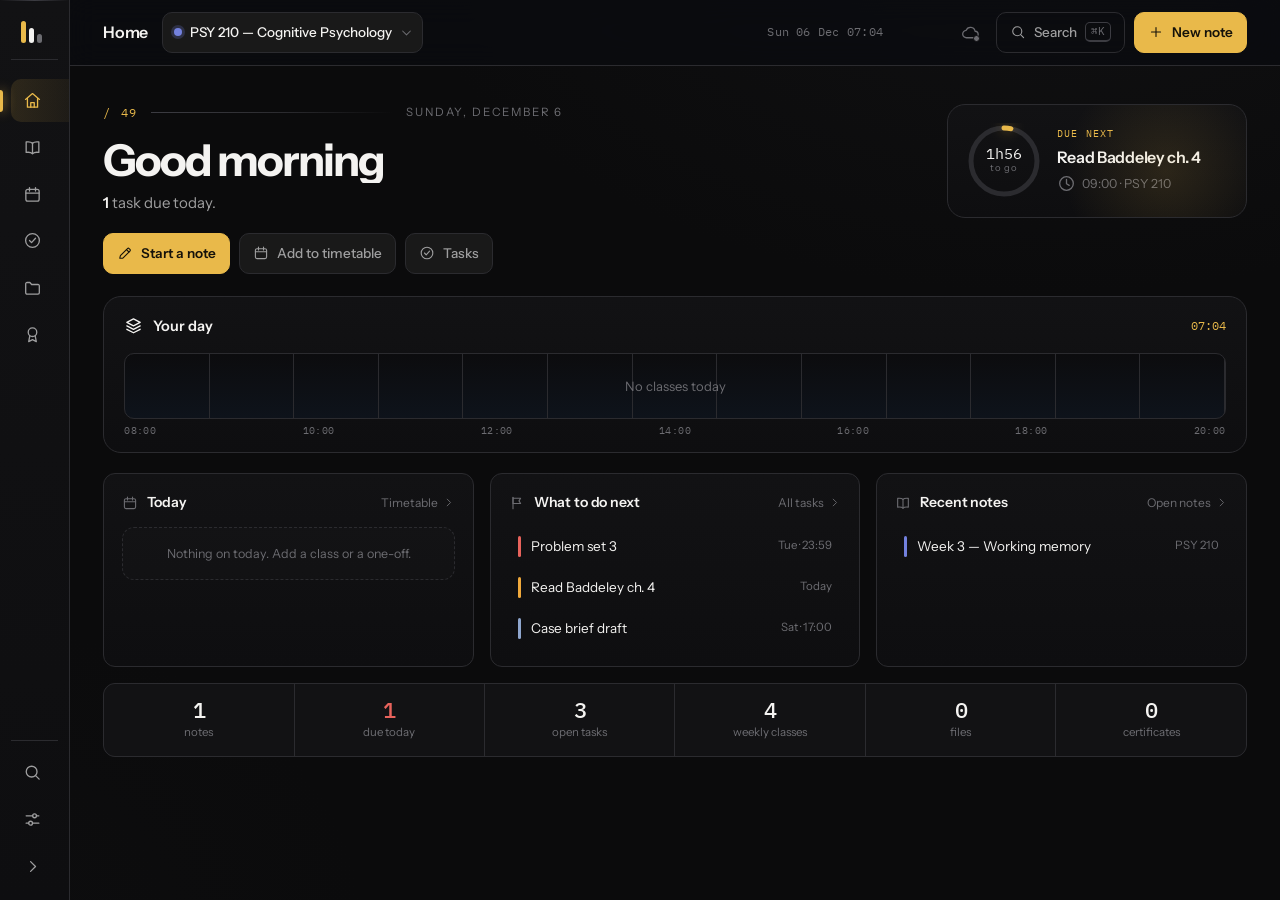
==== commit d9102c5e: "Update studyframe-preview.html" ====
--- a/studyframe-preview.html
+++ b/studyframe-preview.html
@@ -5,7 +5,7 @@
 <meta name="viewport" content="width=device-width, initial-scale=1, viewport-fit=cover">
 <meta name="color-scheme" content="dark">
 <meta name="theme-color" content="#0B0B0C">
-<meta name="description" content="Studyframe — notes, timetable, tasks, files and certificates in one place. Runs entirely in your browser.">
+<meta name="description" content="Studyframe — notes, timetable, tasks, files and certificates in one place, the same on every device.">
 <meta name="apple-mobile-web-app-capable" content="yes">
 <meta name="apple-mobile-web-app-status-bar-style" content="black-translucent">
 <link rel="icon" href="data:image/svg+xml,%3Csvg xmlns='http://www.w3.org/2000/svg' viewBox='0 0 100 100'%3E%3Crect width='100' height='100' rx='24' fill='%230B0B0C'/%3E%3Crect x='22' y='22' width='12' height='56' rx='6' fill='%23E9B94A'/%3E%3Crect x='42' y='22' width='12' height='36' rx='6' fill='%23F4F3F1'/%3E%3Crect x='62' y='22' width='12' height='24' rx='6' fill='%236C6C71'/%3E%3C/svg%3E">
@@ -83,6 +83,12 @@
   -webkit-tap-highlight-color:transparent;
   overscroll-behavior-y:none;
 }
+/* The hidden attribute has to beat component rules that set their own display.
+   .modal and .lightbox both declare display:grid, and an author rule outranks
+   the browser's own [hidden]{display:none} — without !important here the search
+   dialog, the edit sheet and the file lightbox all sit open over the app on
+   load, which reads as a blank screen that swallows every click. */
+[hidden]{display:none!important}
 button,input,select,textarea{font:inherit;color:inherit}
 button{background:none;border:0;padding:0;cursor:pointer;color:inherit}
 a{color:var(--iris);text-underline-offset:3px}
@@ -225,7 +231,7 @@
 
 .field{display:grid;gap:6px}
 .field>span{font-size:12.5px;color:var(--ink2);font-weight:500}
-input[type=text],input[type=date],input[type=time],input[type=url],input[type=search],input[type=number],select,textarea{
+input[type=text],input[type=password],input[type=date],input[type=time],input[type=url],input[type=search],input[type=number],select,textarea{
   background:var(--void);border:1px solid var(--rule);border-radius:9px;padding:10px 11px;width:100%;
   transition:border-color .18s var(--ease),box-shadow .18s var(--ease),background .18s var(--ease);font-size:14px;
 }
@@ -349,6 +355,9 @@
 .home-line{color:var(--ink2);font-size:15px;max-width:52ch}
 .home-line b{color:var(--ink);font-weight:600}
 .home-cta{display:flex;flex-wrap:wrap;gap:9px;margin-top:18px}
+/* Each button keeps its natural width so the row wraps on a narrow screen
+   instead of crushing the first button and spilling its label off the edge. */
+.home-cta>.btn{flex:0 0 auto}
 
 /* next-up dial */
 .dial{background:linear-gradient(180deg,var(--pane),#0E0E10);border:1px solid var(--rule);border-radius:var(--r-lg);padding:18px;display:grid;grid-template-columns:76px 1fr;gap:15px;align-items:center;position:relative;overflow:hidden}
@@ -412,61 +421,138 @@
 .stat b{font:22px/1 var(--mono);font-weight:500;letter-spacing:-.04em}
 .stat span{font-size:11.5px;color:var(--ink3)}
 .stat.alert b{color:var(--rose)}
-
 /* ==========================================================================
-   Notes — the paper surface
+   Notes — each note is a notebook: a cover, then ruled pages in spreads
    ========================================================================== */
-.notes-layout{display:grid;grid-template-columns:252px minmax(0,1fr);gap:22px;align-items:start}
-.note-rail{position:sticky;top:0;display:grid;gap:10px}
-.note-list{display:grid;gap:5px;max-height:62vh;overflow:auto;padding-right:3px}
-.note-tab{display:grid;gap:3px;text-align:left;padding:11px 13px;border-radius:10px;border:1px solid transparent;background:var(--pane);position:relative;transition:background .18s var(--ease),border-color .18s var(--ease),transform .18s var(--ease)}
-.note-tab:hover{background:var(--raise);transform:translateX(3px)}
-.note-tab b{font-size:13.5px;font-weight:600;letter-spacing:-.01em;overflow:hidden;text-overflow:ellipsis;white-space:nowrap}
-.note-tab .nm{font:10.5px/1 var(--mono);color:var(--ink3)}
-.note-tab[aria-current="true"]{background:linear-gradient(90deg,var(--iris-soft),var(--pane));border-color:color-mix(in srgb,var(--iris) 40%,transparent)}
-.note-tab[aria-current="true"]::before{content:"";position:absolute;left:0;top:10px;bottom:10px;width:3px;border-radius:0 3px 3px 0;background:var(--iris)}
-
-.desk{background:radial-gradient(900px 400px at 50% -10%,#1A1A1D,transparent 70%);border-radius:var(--r-lg);padding:0}
-.sheet{
-  --lh:31px;
-  position:relative;background:var(--paper);color:var(--paper-ink);
-  border-radius:4px 10px 10px 4px;
-  box-shadow:0 30px 70px -32px rgba(0,0,0,.95),0 2px 0 0 #d8d0be,0 4px 0 -1px #cbc2ae,0 7px 0 -2px #bfb6a2;
-  overflow:hidden;min-height:56vh;
-}
-.sheet::before{content:"";position:absolute;left:0;top:0;bottom:0;width:26px;background:linear-gradient(90deg,#d9d0bb,#e7e0d0 62%,var(--paper));z-index:2}
-.sheet::after{content:"";position:absolute;left:11px;top:22px;bottom:22px;width:3px;z-index:3;border-radius:3px;
-  background:repeating-linear-gradient(180deg,#9a917d 0 9px,transparent 9px 21px);opacity:.5}
-
-.sheet-bar{position:sticky;top:0;z-index:6;display:flex;align-items:center;gap:3px;flex-wrap:wrap;
-  padding:8px 12px 8px 36px;background:rgba(238,232,220,.94);backdrop-filter:blur(8px);border-bottom:1px solid #d8d0be}
-.tool{width:31px;height:31px;border-radius:7px;display:grid;place-items:center;color:#5c5548;transition:background .15s,color .15s,transform .1s}
+.wrap-wide{max-width:1340px}
+.notes-layout{display:grid;grid-template-columns:232px minmax(0,1fr);gap:26px;align-items:start}
+.shelf{position:sticky;top:0;display:grid;gap:10px;min-width:0}
+.shelf-new{justify-content:center}
+.shelf-list{display:grid;gap:3px;max-height:68vh;overflow:auto;padding:2px 3px 2px 0}
+.shelf-book{display:flex;align-items:center;gap:12px;text-align:left;padding:8px 10px;border-radius:10px;border:1px solid transparent;min-width:0;
+  transition:background .18s var(--ease),border-color .18s var(--ease)}
+.shelf-book:hover{background:var(--raise)}
+.shelf-book:hover .mini-cover{transform:rotate(-4deg) translateY(-1px)}
+.shelf-book[aria-current="true"]{background:linear-gradient(90deg,var(--iris-soft),transparent);border-color:color-mix(in srgb,var(--iris) 38%,transparent)}
+.mini-cover{width:32px;height:42px;flex:none;position:relative;border-radius:2px 5px 5px 2px;transition:transform .3s var(--spring);
+  background:linear-gradient(90deg,hsl(var(--hue) 34% 14%) 0 5px,hsl(var(--hue) 42% 30%) 5px,hsl(var(--hue) 46% 22%));
+  box-shadow:inset -3px 0 0 #ebe3cf,inset -4px 0 0 #cfc4ab,0 6px 12px -6px #000}
+.mini-cover i{position:absolute;left:10px;right:7px;top:10px;height:8px;border:1px solid rgba(233,196,106,.65);border-radius:1px}
+.sb-txt{min-width:0;display:grid;gap:4px}
+.sb-txt b{font-size:13.5px;font-weight:600;letter-spacing:-.01em;overflow:hidden;text-overflow:ellipsis;white-space:nowrap}
+.sb-txt>span{font:10.5px/1 var(--mono);color:var(--ink3);white-space:nowrap;overflow:hidden;text-overflow:ellipsis}
+
+.desk{min-width:0;display:flex;flex-direction:column;align-items:center;gap:14px}
+.desk>.empty{width:100%}
+
+/* closed: the front cover */
+.closed-book{position:relative;width:min(400px,100%);aspect-ratio:3/4;perspective:2000px;margin:8px 14px 18px 0}
+.cover{position:absolute;inset:0;z-index:2;cursor:pointer;display:flex;padding:30px 26px 30px 42px;
+  border-radius:4px 14px 14px 4px;transform-origin:left center;
+  background:
+    linear-gradient(90deg,rgba(0,0,0,.42) 0,rgba(0,0,0,.12) 16px,rgba(255,255,255,.07) 20px,transparent 30px),
+    radial-gradient(130% 90% at 28% 8%,hsl(var(--hue) 40% 34%),hsl(var(--hue) 46% 17%) 72%);
+  box-shadow:0 44px 70px -32px #000,inset 0 0 0 1px rgba(255,255,255,.07),inset 0 0 60px rgba(0,0,0,.35);
+  transition:transform .55s cubic-bezier(.5,.05,.3,1),box-shadow .4s var(--ease),opacity .4s}
+.cover::after{content:"";position:absolute;inset:0;border-radius:inherit;pointer-events:none;opacity:.22;mix-blend-mode:overlay;
+  background-image:radial-gradient(rgba(255,255,255,.5) 1px,transparent 1.4px),radial-gradient(rgba(0,0,0,.6) 1px,transparent 1.4px);
+  background-size:5px 5px,7px 7px;background-position:0 0,2px 3px}
+.cover:hover{transform:rotateY(-7deg);box-shadow:20px 44px 70px -30px #000,inset 0 0 0 1px rgba(255,255,255,.08),inset 0 0 60px rgba(0,0,0,.35)}
+.cover:focus-visible{outline-offset:4px}
+.cover-band{position:absolute;left:0;top:0;bottom:0;width:22px;border-radius:4px 0 0 4px;
+  background:linear-gradient(90deg,hsl(var(--hue) 30% 10%),hsl(var(--hue) 34% 20%) 70%,hsl(var(--hue) 30% 14%));box-shadow:1px 0 0 rgba(255,255,255,.07)}
+.ribbon{position:absolute;right:52px;bottom:-30px;width:15px;height:60px;z-index:-1;background:linear-gradient(90deg,#9c2f2a,#c8473f 50%,#9c2f2a);
+  clip-path:polygon(0 0,100% 0,100% 100%,50% 84%,0 100%)}
+.cover-frame{position:relative;flex:1;display:flex;flex-direction:column;align-items:center;justify-content:center;gap:12px;text-align:center;padding:24px 16px 56px;
+  border:1.5px solid rgba(233,196,106,.55);border-radius:6px;outline:1px solid rgba(233,196,106,.22);outline-offset:-8px}
+.cover-k{font:11px/1 var(--mono);letter-spacing:.26em;color:#E9C46A;text-transform:uppercase}
+.cover-title{width:100%;background:none;border:0;border-radius:6px;padding:6px 4px;text-align:center;cursor:text;resize:none;overflow:hidden;display:block;max-height:7.5em;
+  font:600 clamp(23px,3vw,32px)/1.18 var(--serif);letter-spacing:-.01em;color:#F6E3B4;text-shadow:0 1px 0 rgba(0,0,0,.55)}
+.cover-title:hover{background:rgba(0,0,0,.12);border-color:transparent}
+.cover-title:focus{background:rgba(0,0,0,.22);box-shadow:0 0 0 1px rgba(233,196,106,.5);border-color:transparent}
+.cover-title::placeholder{color:rgba(246,227,180,.45);font-style:italic;font-weight:400}
+.cover-sub{font:italic 14px/1.35 var(--serif);color:rgba(246,227,180,.72);max-width:26ch}
+.cover-rule{position:relative;width:74px;height:1px;background:rgba(233,196,106,.6);margin:4px 0}
+.cover-rule::after{content:"";position:absolute;left:50%;top:50%;width:7px;height:7px;background:#E9C46A;transform:translate(-50%,-50%) rotate(45deg)}
+.cover-meta{font:11px/1 var(--mono);color:rgba(246,227,180,.6);letter-spacing:.06em}
+.cover-plate{position:absolute;left:42px;right:26px;bottom:48px;text-align:center;font:10.5px/1 var(--mono);letter-spacing:.14em;text-transform:uppercase;color:rgba(246,227,180,.5)}
+.book-edges{position:absolute;top:7px;bottom:7px;right:-11px;width:15px;z-index:1;border-radius:0 7px 7px 0;
+  background:repeating-linear-gradient(180deg,#efe7d4 0 2px,#d6ccb5 2px 3px);box-shadow:inset 3px 0 6px rgba(0,0,0,.25),0 20px 40px -20px #000}
+.closed-book.opening .cover{transform:rotateY(-118deg);opacity:0;box-shadow:none;transition:transform .56s cubic-bezier(.5,.05,.3,1),opacity .4s .16s}
+.cover-actions{display:flex;gap:9px;flex-wrap:wrap;justify-content:center}
+
+/* open: toolbar, the spread, page turning */
+.desk>.sheet-bar{width:100%;max-width:1120px;border:1px solid #d8d0be;border-radius:12px;padding:6px 10px}
+.sheet-bar{position:sticky;top:0;z-index:8;display:flex;align-items:center;gap:3px;flex-wrap:wrap;
+  background:rgba(238,232,220,.96);backdrop-filter:blur(8px)}
+.tool{width:31px;height:31px;border-radius:7px;display:grid;place-items:center;color:#5c5548;transition:background .15s,color .15s,transform .1s;flex:none}
 .tool:hover{background:#ddd5c3;color:#221f19}
 .tool:active{transform:scale(.9)}
 .tool[aria-pressed="true"]{background:#2B2822;color:var(--paper)}
 .tool .ic{width:17px;height:17px}
-.tool-sep{width:1px;height:20px;background:#d2c9b5;margin:0 5px}
+.tool-sep{width:1px;height:20px;background:#d2c9b5;margin:0 5px;flex:none}
 .sheet-bar .grow{flex:1}
 .sheet-bar .wc{font:11px/1 var(--mono);color:#8a8272;padding-right:4px;white-space:nowrap}
 
-.sheet-title{width:100%;background:none;border:0;border-radius:0;padding:26px 44px 6px 68px;font:600 31px/1.2 var(--serif);letter-spacing:-.02em;color:var(--paper-ink)}
-.sheet-title:focus{outline:0;box-shadow:none;background:none}
-.sheet-title::placeholder{color:#b3aa97}
-.sheet-meta{padding:0 44px 14px 68px;font:11px/1 var(--mono);color:#8a8272;display:flex;gap:12px;flex-wrap:wrap;align-items:center}
-
-.page{position:relative;padding:0 44px 60px 68px;min-height:44vh}
-.page::before{content:"";position:absolute;left:56px;top:0;bottom:0;width:1px;background:var(--paper-margin);opacity:.55;z-index:1}
-.paper-body{
-  position:relative;z-index:2;font:400 17.5px/var(--lh) var(--serif);color:var(--paper-ink);
-  background-image:repeating-linear-gradient(180deg,transparent 0,transparent calc(var(--lh) - 1px),var(--paper-rule) calc(var(--lh) - 1px),var(--paper-rule) var(--lh));
-  background-position:0 0;min-height:calc(var(--lh)*12);padding-top:2px;
-}
+.book-wrap{width:100%;max-width:1120px;display:flex;justify-content:center;padding:8px 0 4px}
+.book{--lh:30px;--page-w:520px;--pad-l:62px;--pad-r:30px;--text-h:600px;--head:44px;--foot:40px;
+  position:relative;width:calc(var(--page-w) * 2);max-width:100%;height:calc(var(--text-h) + var(--head) + var(--foot));
+  perspective:2600px;border-radius:5px;background:var(--paper);
+  box-shadow:0 0 0 6px hsl(var(--hue) 40% 22%),0 0 0 7px hsl(var(--hue) 34% 12%),0 2px 0 7px #e9e1cd,0 4px 0 7px #d3c9b2,0 44px 70px -30px #000}
+.pg{position:absolute;top:0;bottom:0;width:var(--page-w);overflow:hidden}
+.pg-l{left:0;border-radius:5px 0 0 5px;background:linear-gradient(90deg,var(--paper) 82%,#e5dbc5)}
+.pg-r{right:0;border-radius:0 5px 5px 0;background:linear-gradient(270deg,var(--paper) 82%,#e5dbc5)}
+.book.single .pg-r,.book.single .spine{display:none}
+.book.single .pg-l{border-radius:4px 6px 6px 4px;background:var(--paper)}
+.pg-head{height:var(--head);display:flex;align-items:flex-end;padding:0 var(--pad-r) 9px var(--pad-l);font:italic 12.5px/1 var(--serif);color:var(--paper-ink2)}
+.pg-head span{overflow:hidden;text-overflow:ellipsis;white-space:nowrap}
+.pg-r .pg-head{justify-content:flex-end}
+.pg-lines{position:absolute;left:0;right:0;top:var(--head);height:var(--text-h);
+  background-image:repeating-linear-gradient(180deg,transparent 0,transparent calc(var(--lh) - 1px),var(--paper-rule) calc(var(--lh) - 1px),var(--paper-rule) var(--lh))}
+.pg-lines::before{content:"";position:absolute;left:calc(var(--pad-l) - 12px);top:calc(-1 * var(--head));bottom:calc(-1 * var(--foot));width:1px;background:var(--paper-margin);opacity:.55}
+.pg-num{position:absolute;left:0;right:0;bottom:0;height:var(--foot);display:grid;place-items:center;font:12px/1 var(--serif);letter-spacing:.12em;color:var(--paper-ink2)}
+.spine{position:absolute;left:50%;top:0;bottom:0;width:46px;transform:translateX(-50%);pointer-events:none;z-index:5;
+  background:linear-gradient(90deg,transparent,rgba(60,45,20,.10) 42%,rgba(60,45,20,.22) 50%,rgba(60,45,20,.10) 58%,transparent)}
+.pages-clip{position:absolute;left:var(--pad-l);top:var(--head);height:var(--text-h);z-index:4;overflow:hidden;overflow:clip;
+  width:calc(var(--page-w) * 2 - var(--pad-l) - var(--pad-r))}
+.book.single .pages-clip{width:calc(var(--page-w) - var(--pad-l) - var(--pad-r))}
+.pages-clip .paper-body{height:var(--text-h);column-fill:auto;column-count:2;transition:opacity .22s var(--ease)}
+.book.turning .paper-body{opacity:.18}
+.corner{position:absolute;bottom:0;width:58px;height:58px;z-index:6;opacity:0;transition:opacity .2s var(--ease),width .2s var(--ease),height .2s var(--ease)}
+.corner-next{right:0;border-radius:0 0 5px 0}
+.corner-next{background:linear-gradient(135deg,transparent 50%,#e4dac4 50%,#cbbfa6)}
+.corner-prev{left:0;border-radius:0 0 0 5px;background:linear-gradient(225deg,transparent 50%,#e4dac4 50%,#cbbfa6)}
+.book:hover .corner:not([disabled]){opacity:1}
+.corner:not([disabled]):hover{width:72px;height:72px}
+.corner[disabled]{display:none}
+.leaf{position:absolute;top:0;bottom:0;width:var(--page-w);z-index:7;transform-style:preserve-3d;pointer-events:none;
+  animation-duration:.6s;animation-timing-function:cubic-bezier(.45,.05,.3,1);animation-fill-mode:forwards}
+.leaf.two.fwd{left:50%;transform-origin:left center;animation-name:leaf-fwd}
+.leaf.two.back{right:50%;transform-origin:right center;animation-name:leaf-back}
+.leaf.one.fwd{left:0;transform-origin:left center;animation-name:leaf-fwd}
+.leaf.one.back{left:0;transform-origin:left center;animation-name:leaf-in}
+@keyframes leaf-fwd{from{transform:rotateY(0)}to{transform:rotateY(-180deg)}}
+@keyframes leaf-back{from{transform:rotateY(0)}to{transform:rotateY(180deg)}}
+@keyframes leaf-in{from{transform:rotateY(-180deg)}to{transform:rotateY(0)}}
+.leaf-face{position:absolute;inset:0;backface-visibility:hidden;-webkit-backface-visibility:hidden;background-color:var(--paper);
+  background-image:linear-gradient(90deg,rgba(0,0,0,.10),transparent 18%,transparent 82%,rgba(0,0,0,.06)),
+    repeating-linear-gradient(180deg,transparent 0,transparent calc(var(--lh) - 1px),var(--paper-rule) calc(var(--lh) - 1px),var(--paper-rule) var(--lh));
+  background-position:0 0,0 var(--head);background-size:100% 100%,100% var(--text-h);background-repeat:no-repeat;
+  box-shadow:0 0 30px rgba(0,0,0,.25)}
+.leaf-face.rear{transform:rotateY(180deg)}
+.book-nav{display:flex;align-items:center;gap:12px;justify-content:center;flex-wrap:wrap}
+.book-nav .btn .ic{width:15px;height:15px}
+.page-label{font:12px/1 var(--mono);color:var(--ink2);min-width:150px;text-align:center}
+
+.paper-body{position:relative;font:400 17.5px/var(--lh) var(--serif);color:var(--paper-ink);padding:0;outline:0}
 .paper-body:focus{outline:0}
 .paper-body[data-empty="true"]::before{content:attr(data-ph);color:#b3aa97;pointer-events:none;position:absolute;font-style:italic}
 .paper-body p{margin:0;min-height:var(--lh)}
 .paper-body h1{font:600 30px/calc(var(--lh)*2) var(--serif);letter-spacing:-.02em;margin:0}
 .paper-body h2{font:600 24px/calc(var(--lh)*2) var(--serif);letter-spacing:-.015em;margin:0}
 .paper-body h3{font:600 19px/var(--lh) var(--serif);margin:0}
+.paper-body h4{font:600 17px/var(--lh) var(--serif);margin:0}
+.paper-body div{min-height:var(--lh)}
 .paper-body ul,.paper-body ol{margin:0;padding-left:26px}
 .paper-body ul{list-style:disc}
 .paper-body ol{list-style:decimal}
@@ -475,20 +561,20 @@
 .paper-body blockquote{margin:0;padding-left:16px;border-left:3px solid var(--paper-margin);font-style:italic;color:#4a453b}
 .paper-body a{color:#3f5bd0;text-decoration:underline}
 .paper-body code{font:13.5px/var(--lh) var(--mono);background:#e5ddcb;border-radius:4px;padding:1px 5px}
-.paper-body pre{font:13px/var(--lh) var(--mono);background:#e5ddcb;border-radius:8px;padding:0 12px;overflow:auto;margin:0;white-space:pre-wrap}
-.paper-body mark{background:#ffe9a3;color:inherit;padding:0 2px;border-radius:3px;box-decoration-break:clone}
-.paper-body strong{font-weight:600}
-.paper-body img{max-width:100%;border-radius:6px}
-.paper-body:empty{min-height:calc(var(--lh)*12)}
-
-.sheet-foot{padding:0 44px 26px 68px;display:flex;flex-wrap:wrap;gap:8px;align-items:center}
+.paper-body pre{font:13px/var(--lh) var(--mono);background:#e5ddcb;border-radius:8px;padding:0 12px;margin:0;white-space:pre-wrap}
+.paper-body hr{border:0;border-top:1px solid var(--paper-ink2);margin:calc(var(--lh)/2 - 1px) 0 calc(var(--lh)/2)}
+.paper-body mark{background:#ffe9a3;color:inherit;padding:0 2px;border-radius:3px;box-decoration-break:clone;-webkit-box-decoration-break:clone}
+.paper-body strong,.paper-body b{font-weight:600}
+
+.sheet-foot{width:100%;max-width:1120px;display:flex;flex-wrap:wrap;gap:8px;align-items:center;justify-content:center}
 .clip{display:inline-flex;align-items:center;gap:7px;background:#e4dccb;border:1px solid #d2c9b5;color:#4a453b;border-radius:20px;padding:5px 6px 5px 11px;font-size:12px;max-width:260px}
 .clip .n{overflow:hidden;text-overflow:ellipsis;white-space:nowrap}
 .clip button{width:22px;height:22px;border-radius:50%;display:grid;place-items:center;color:#6b6353;transition:background .15s,color .15s}
 .clip button:hover{background:#d2c9b5;color:#221f19}
 .clip .ic{width:13px;height:13px}
+button.clip{padding-right:11px}
 .attach-pick{position:relative}
-.attach-pick select{background:#e4dccb;border-color:#d2c9b5;color:#4a453b;font-size:12.5px;padding:7px 28px 7px 11px;border-radius:20px;width:auto;background-image:linear-gradient(45deg,transparent 50%,#8a8272 50%),linear-gradient(135deg,#8a8272 50%,transparent 50%);background-position:calc(100% - 15px) 50%,calc(100% - 10px) 50%;background-size:5px 5px;background-repeat:no-repeat}
+.attach-pick select{background:#e4dccb;border-color:#d2c9b5;color:#4a453b;font-size:12.5px;padding:7px 28px 7px 11px;border-radius:20px;width:auto;max-width:260px;background-image:linear-gradient(45deg,transparent 50%,#8a8272 50%),linear-gradient(135deg,#8a8272 50%,transparent 50%);background-position:calc(100% - 15px) 50%,calc(100% - 10px) 50%;background-size:5px 5px;background-repeat:no-repeat}
 .attach-pick select:focus{box-shadow:0 0 0 3px rgba(233,185,74,.22);border-color:#8a8272;background-color:#efe8d8}
 
 /* ==========================================================================
@@ -502,8 +588,10 @@
 
 .tt{--hourpx:48px;--gut:52px;background:linear-gradient(180deg,var(--pane),#0E0E10);border:1px solid var(--rule);border-radius:var(--r);overflow:hidden}
 .tt-days{display:grid;grid-template-columns:var(--gut) repeat(7,minmax(0,1fr));border-bottom:1px solid var(--rule);background:rgba(255,255,255,.015)}
-.tt-days>div{padding:9px 6px;text-align:center;border-left:1px solid var(--rule);min-width:0}
-.tt-days>div:first-child{border-left:0}
+.tt-days>*{padding:9px 6px;text-align:center;border-left:1px solid var(--rule);min-width:0}
+.tt-days>:first-child{border-left:0}
+button.tt-dayhead{display:block;width:100%;transition:background .16s}
+button.tt-dayhead:hover{background:var(--hover)}
 .tt-dayhead .dw{display:block;font:10.5px/1 var(--mono);letter-spacing:.1em;color:var(--ink3);text-transform:uppercase}
 .tt-dayhead .dn{display:block;font:17px/1.25 var(--sans);font-weight:600;letter-spacing:-.03em}
 .tt-dayhead.is-today .dn{color:var(--iris)}
@@ -522,7 +610,7 @@
 .tt-col:hover{background-color:rgba(255,255,255,.028)}
 .tt-col.is-today:hover{background-color:color-mix(in srgb,var(--iris) 18%,transparent)}
 
-.tt-block{position:absolute;left:3px;right:3px;border-radius:7px;padding:4px 6px;overflow:hidden;text-align:left;
+.tt-block{position:absolute;left:3px;width:calc(100% - 6px);border-radius:7px;padding:4px 6px;min-height:20px;overflow:hidden;text-align:left;
   background:color-mix(in srgb,var(--subject) 20%,#0E131B);
   border:1px solid color-mix(in srgb,var(--subject) 42%,transparent);
   border-left:3px solid var(--subject);cursor:pointer;z-index:2;
@@ -533,14 +621,26 @@
 .tt-block .bt{display:block;font:9.5px/1.35 var(--mono);color:var(--ink2);font-variant-numeric:tabular-nums}
 .tt-block .br{display:block;font-size:10px;color:var(--ink3);overflow:hidden;text-overflow:ellipsis;white-space:nowrap}
 .tt-block .bell{position:absolute;top:4px;right:4px;width:11px;height:11px;color:var(--amber);opacity:.9}
-.tt-block.sm{padding:2px 5px}
+.tt-block .bt-inline{display:none;font:9.5px/1 var(--mono);font-weight:400;color:var(--ink2)}
+.tt-block.sm{padding:2px 5px;display:flex;align-items:center}
 .tt-block.sm .bt,.tt-block.sm .br{display:none}
+.tt-block.sm .bt-inline{display:inline}
 .tt-block.sm .bn{font-size:10.5px}
 .tt-block.md .br{display:none}
+.tt-block{min-height:26px}
+.tt-block.narrow{padding-left:4px;padding-right:3px}
+.tt-block.narrow .bn{font-size:10px;letter-spacing:-.02em}
+.tt-block.narrow:not(.sm) .bn{white-space:normal;overflow-wrap:anywhere;display:-webkit-box;-webkit-line-clamp:3;-webkit-box-orient:vertical}
+.tt-block.narrow .br{display:none}
+.tt-block.narrow .bell,.tt-block.narrow .bt-inline{display:none}
+.tt-block.narrow .bt{font-size:8.5px}
+.tt-body{transition:height .25s var(--ease)}
 .tt-now{position:absolute;left:0;right:0;height:2px;background:var(--mint);z-index:5;pointer-events:none;box-shadow:0 0 10px var(--mint)}
 .tt-now::before{content:"";position:absolute;left:-3px;top:-3px;width:8px;height:8px;border-radius:50%;background:var(--mint)}
 .tt-task{position:absolute;left:3px;right:3px;height:16px;border-radius:5px;background:color-mix(in srgb,var(--pcol) 24%,#0E131B);border:1px solid color-mix(in srgb,var(--pcol) 55%,transparent);z-index:3;display:flex;align-items:center;gap:4px;padding:0 5px;font-size:9.5px;overflow:hidden;white-space:nowrap;text-align:left}
-.tt-task b{font-weight:500;overflow:hidden;text-overflow:ellipsis}
+.tt-task b{font-weight:500;overflow:hidden;text-overflow:ellipsis;flex:1}
+.tt-due{font:9px/1 var(--mono);color:var(--ink2);flex:none}
+.tt-task .ic{width:10px;height:10px;flex:none}
 .tt-task:hover{background:color-mix(in srgb,var(--pcol) 40%,#0E131B)}
 .tt-legend{display:flex;gap:16px;flex-wrap:wrap;margin-top:12px;font-size:12px;color:var(--ink3);align-items:center}
 .tt-legend i{display:inline-block;width:16px;height:9px;border-radius:3px;margin-right:6px;vertical-align:-1px}
@@ -555,6 +655,18 @@
 .slot .bd span{font-size:12px;color:var(--ink3)}
 .slot .rt{font-size:11.5px;color:var(--ink3);white-space:nowrap;align-self:center}
 .slot-list{display:grid;gap:6px}
+.daystrip{display:flex;gap:6px;overflow-x:auto;padding:2px 0 12px;scrollbar-width:none;scroll-snap-type:x mandatory}
+.daystrip::-webkit-scrollbar{display:none}
+.dchip{display:grid;justify-items:center;gap:2px;min-width:58px;flex:1;padding:9px 6px;border-radius:12px;background:var(--pane);border:1px solid var(--rule);scroll-snap-align:center;transition:.2s var(--ease)}
+.dchip:hover{border-color:var(--rule2)}
+.dchip .dw{font:9.5px/1 var(--mono);letter-spacing:.08em;color:var(--ink3);text-transform:uppercase}
+.dchip .dn{font-size:16px;font-weight:600;letter-spacing:-.03em}
+.dchip .pips{display:flex;gap:2px;height:4px}
+.dchip .pips i{width:4px;height:4px;border-radius:50%;background:var(--pcol,var(--p1))}
+.dchip[aria-current="true"]{background:var(--iris);border-color:var(--iris);color:var(--iris-ink)}
+.dchip[aria-current="true"] .dw{color:var(--iris-ink);opacity:.8}
+.dchip.today .dn{color:var(--iris)}
+.dchip[aria-current="true"].today .dn{color:var(--iris-ink)}
 
 .agenda-item{display:grid;grid-template-columns:auto 1fr auto;gap:12px;align-items:center;padding:12px;border-radius:10px;background:var(--pane);border:1px solid var(--rule)}
 .agenda-item .cd{font:12px/1 var(--mono);color:var(--iris);width:74px;font-variant-numeric:tabular-nums}
@@ -643,44 +755,132 @@
 .pgroup button[aria-pressed="true"] i{opacity:1;transform:scale(1.25);box-shadow:0 0 0 3px color-mix(in srgb,var(--pcol) 22%,transparent)}
 
 /* ==========================================================================
-   Files
+   Files — a file-explorer window
    ========================================================================== */
-.folder-rail{display:flex;gap:7px;flex-wrap:wrap;align-items:center;margin-bottom:14px}
-.folder{display:inline-flex;align-items:center;gap:8px;padding:8px 13px;border-radius:20px;border:1px solid var(--rule);background:var(--raise);font-size:13px;color:var(--ink2);font-weight:500;transition:.18s var(--ease)}
-.folder:hover{border-color:var(--rule2);color:var(--ink)}
-.folder .c{font:10.5px/1 var(--mono);background:var(--void);border-radius:20px;padding:3px 6px;color:var(--ink3)}
-.folder[aria-current="true"]{background:var(--iris-soft);border-color:var(--iris);color:var(--ink)}
-.folder[aria-current="true"] .c{color:var(--iris)}
-
-.drop{border:1.5px dashed var(--rule2);border-radius:var(--r);padding:26px 20px;text-align:center;margin-bottom:18px;transition:border-color .22s var(--ease),background .22s var(--ease),transform .22s var(--ease);position:relative;background:rgba(255,255,255,.012)}
-.drop.over{border-color:var(--iris);background:var(--iris-soft);transform:scale(1.008)}
-.drop .di{width:40px;height:40px;border-radius:12px;background:var(--raise);border:1px solid var(--rule);display:grid;place-items:center;margin:0 auto 11px;color:var(--ink2);transition:transform .3s var(--spring),color .2s}
-.drop.over .di{transform:translateY(-4px) scale(1.08);color:var(--iris)}
-.drop b{display:block;font-size:14px;font-weight:600;margin-bottom:4px}
-.drop .hint{max-width:46ch;margin:0 auto}
-.drop label.btn{margin-top:11px}
-
-.file-grid{display:grid;gap:13px;grid-template-columns:repeat(auto-fill,minmax(178px,1fr))}
-.file-card{position:relative;background:linear-gradient(180deg,var(--pane),#0E0E10);border:1px solid var(--rule);border-radius:var(--r);overflow:hidden;display:flex;flex-direction:column;transition:transform .22s var(--ease),border-color .22s var(--ease),box-shadow .26s var(--ease)}
-.file-card:hover{transform:translateY(-3px);border-color:var(--rule2);box-shadow:0 20px 40px -24px rgba(0,0,0,.95)}
-.thumb{height:104px;display:grid;place-items:center;position:relative;overflow:hidden;background:linear-gradient(140deg,color-mix(in srgb,var(--fc) 26%,#0E131B),#0C0C0E)}
-.thumb img{width:100%;height:100%;object-fit:cover}
-.thumb .ic{width:26px;height:26px;color:var(--fc)}
-.thumb .ext{position:absolute;bottom:7px;left:8px;font:9.5px/1 var(--mono);letter-spacing:.08em;padding:4px 6px;border-radius:5px;background:rgba(8,10,14,.72);border:1px solid var(--rule2);color:var(--ink2)}
-.thumb::after{content:"";position:absolute;inset:0;background:linear-gradient(180deg,transparent 55%,rgba(8,10,14,.5));pointer-events:none}
-.file-bd{padding:11px 12px;flex:1;min-width:0}
-.file-bd b{display:block;font-size:12.5px;font-weight:600;letter-spacing:-.005em;overflow:hidden;text-overflow:ellipsis;white-space:nowrap}
-.file-bd span{font:10.5px/1.5 var(--mono);color:var(--ink3)}
-.file-acts{display:flex;gap:1px;padding:0 7px 8px}
-.file-acts .icon-btn{width:29px;height:29px}
-.file-acts .ic{width:15px;height:15px}
-.file-row{display:grid;grid-template-columns:38px minmax(0,1fr) auto auto;gap:12px;align-items:center;padding:9px 11px;border-radius:10px;background:var(--pane);border:1px solid var(--rule);transition:background .16s}
-.file-row:hover{background:var(--raise)}
-.file-row .sq{width:38px;height:38px;border-radius:9px;display:grid;place-items:center;background:linear-gradient(140deg,color-mix(in srgb,var(--fc) 30%,#0E131B),#0C0C0E);color:var(--fc)}
-.file-row .sq .ic{width:17px;height:17px}
-.file-row b{font-size:13px;font-weight:500;display:block;overflow:hidden;text-overflow:ellipsis;white-space:nowrap}
-.file-row .meta{font:10.5px/1.4 var(--mono);color:var(--ink3)}
-.file-list{display:grid;gap:5px}
+.xp{display:grid;grid-template-rows:auto auto minmax(0,1fr) auto;height:calc(100dvh - 150px);min-height:460px;
+  background:linear-gradient(180deg,var(--pane),#0E0E10);border:1px solid var(--rule);border-radius:var(--r-lg);overflow:hidden;
+  box-shadow:0 30px 60px -40px #000;transition:border-color .2s,box-shadow .2s}
+.xp.over{border-color:var(--iris);box-shadow:0 0 0 3px var(--iris-soft),0 30px 60px -40px #000}
+.xp-bar{display:flex;align-items:center;gap:10px;padding:10px 12px;border-bottom:1px solid var(--rule);background:rgba(255,255,255,.015)}
+.xp-navbtns{display:flex;gap:2px;flex:none}
+.xp-navbtns .icon-btn[disabled]{opacity:.3;pointer-events:none}
+.xp-addr{flex:1;min-width:0;display:flex;align-items:center;gap:2px;height:36px;padding:0 6px;border-radius:9px;background:var(--void);border:1px solid var(--rule);overflow-x:auto;scrollbar-width:none}
+.xp-addr::-webkit-scrollbar{display:none}
+.xp-crumb{display:inline-flex;align-items:center;gap:6px;padding:5px 8px;border-radius:6px;font-size:13px;color:var(--ink2);white-space:nowrap;flex:none}
+.xp-crumb:hover{background:var(--hover);color:var(--ink)}
+.xp-crumb:last-child{color:var(--ink);font-weight:500}
+.xp-crumb .ic{width:16px;height:16px;color:#F2C14E}
+.xp-sep{display:inline-grid;color:var(--ink3);flex:none}
+.xp-sep .ic{width:13px;height:13px}
+.xp-search{display:flex;align-items:center;gap:6px;width:230px;flex:none;height:36px;padding:0 10px;border-radius:9px;background:var(--void);border:1px solid var(--rule)}
+.xp-search:focus-within{border-color:var(--iris);box-shadow:0 0 0 3px var(--iris-soft)}
+.xp-search .ic{width:15px;height:15px;color:var(--ink3)}
+.xp-search input{border:0;background:none;padding:0;height:100%;font-size:13px}
+.xp-search input:focus{box-shadow:none;background:none}
+.xp-cmd{display:flex;align-items:center;gap:6px;flex-wrap:wrap;padding:8px 12px;border-bottom:1px solid var(--rule)}
+.xp-cmd .btn{cursor:pointer}
+.xp-cmd-sep{width:1px;height:22px;background:var(--rule);margin:0 4px}
+.xp-cmd-sep:has(+ .xp-selcmds:empty){display:none}
+.xp-selcmds{display:flex;gap:2px;flex-wrap:wrap}
+.xp-sort select{width:auto;font-size:12.5px;padding:6px 28px 6px 10px;border-radius:8px;background-color:var(--raise)}
+.xp-cmd .seg button{padding:5px 9px;display:grid;place-items:center}
+.xp-cmd .seg .ic{width:16px;height:16px}
+.xp-main{display:grid;grid-template-columns:220px minmax(0,1fr);min-height:0}
+.xp-tree{border-right:1px solid var(--rule);overflow:auto;padding:8px 6px;display:flex;flex-direction:column;gap:1px;background:rgba(0,0,0,.12)}
+.xp-node{display:flex;align-items:center;gap:7px;width:100%;text-align:left;padding:5px 8px 5px calc(6px + var(--d) * 14px);border-radius:7px;font-size:13px;color:var(--ink2);border:1px solid transparent;min-width:0}
+.xp-node:hover{background:var(--hover);color:var(--ink)}
+.xp-node.on{background:var(--iris-soft);color:var(--ink);border-color:color-mix(in srgb,var(--iris) 30%,transparent)}
+.xp-node>span:not(.xp-tw):not(.c){flex:1;overflow:hidden;text-overflow:ellipsis;white-space:nowrap}
+.xp-node .c{font:10.5px/1 var(--mono);color:var(--ink3)}
+.xp-node .fold-ic{width:20px;height:16px;flex:none}
+.xp-tw{width:16px;height:16px;display:grid;place-items:center;flex:none;border-radius:4px;color:var(--ink3);transition:transform .2s var(--ease)}
+.xp-tw:hover{background:var(--rule)}
+.xp-tw.open{transform:rotate(90deg)}
+.xp-tw .ic{width:12px;height:12px}
+.xp-tw.none{visibility:hidden}
+.xp-tree-foot{margin-top:auto;display:flex;align-items:center;gap:7px;padding:10px 8px 4px;font:11px/1.3 var(--mono);color:var(--ink3);border-top:1px solid var(--rule)}
+.xp-tree-foot .ic{width:14px;height:14px}
+.xp-pane{overflow:auto;padding:14px;outline:0;position:relative}
+.xp-status{display:flex;align-items:center;gap:12px;padding:7px 14px;border-top:1px solid var(--rule);font:11.5px/1.3 var(--mono);color:var(--ink3);white-space:pre;overflow:hidden;text-overflow:ellipsis}
+.drop-into{background:var(--iris-soft)!important;border-color:var(--iris)!important;outline:1px dashed var(--iris)}
+
+.xp-icons{display:grid;grid-template-columns:repeat(auto-fill,minmax(112px,1fr));gap:6px;align-content:start}
+.xp-tile{position:relative;display:flex;flex-direction:column;align-items:center;gap:6px;padding:12px 6px 10px;border-radius:9px;border:1px solid transparent;cursor:default;user-select:none;-webkit-user-select:none;text-align:center;min-width:0;outline:0}
+.xp-tile:hover{background:rgba(255,255,255,.04);border-color:var(--rule)}
+.xp-tile:focus-visible{border-color:var(--iris)}
+.xp-tile.sel{background:color-mix(in srgb,var(--iris) 16%,transparent);border-color:color-mix(in srgb,var(--iris) 55%,transparent)}
+.xp-art{width:72px;height:60px;display:grid;place-items:center;pointer-events:none}
+.xp-art .fold-ic{width:68px;height:56px;filter:drop-shadow(0 6px 8px rgba(0,0,0,.45))}
+.xp-art .file-ic{width:46px;height:58px;filter:drop-shadow(0 6px 8px rgba(0,0,0,.45))}
+.xp-art.has-img{border:3px solid #F4F3F1;border-radius:3px;background:#F4F3F1;box-shadow:0 6px 12px -4px rgba(0,0,0,.6);overflow:hidden;width:72px;height:56px}
+.xp-art img{width:100%;height:100%;object-fit:cover;display:block}
+.xp-name{font-size:12.5px;line-height:1.3;color:var(--ink);word-break:break-word;display:-webkit-box;-webkit-line-clamp:2;-webkit-box-orient:vertical;overflow:hidden;max-width:100%}
+.xp-sub{font:10.5px/1.2 var(--mono);color:var(--ink3);white-space:nowrap;overflow:hidden;text-overflow:ellipsis;max-width:100%}
+.xp-more{position:absolute;top:4px;right:4px;width:26px;height:26px;border-radius:7px;display:grid;place-items:center;color:var(--ink2);opacity:0;transition:opacity .15s,background .15s}
+.xp-more .ic{width:16px;height:16px}
+.xp-more:hover{background:var(--hover);color:var(--ink)}
+.xp-item:hover .xp-more,.xp-item.sel .xp-more,.xp-item:focus-within .xp-more{opacity:1}
+
+.xp-details{display:grid;min-width:560px}
+.xp-row{display:grid;grid-template-columns:minmax(0,3fr) minmax(110px,1.1fr) minmax(110px,1.1fr) 90px 30px;align-items:center;gap:10px;padding:4px 8px;border-radius:7px;border:1px solid transparent;font-size:13px;color:var(--ink2);user-select:none;-webkit-user-select:none;position:relative;min-height:34px;outline:0}
+.xp-row>span{overflow:hidden;text-overflow:ellipsis;white-space:nowrap}
+.xp-row.xp-head{position:sticky;top:-14px;background:var(--pane);border-bottom:1px solid var(--rule);border-radius:0;z-index:2;margin-bottom:4px}
+.xp-th{text-align:left;font-size:12px;color:var(--ink3);padding:6px 4px;border-radius:5px;display:flex;align-items:center;gap:6px}
+.xp-th:hover{background:var(--hover);color:var(--ink)}
+.xp-th .arr{font-size:8px}
+.xp-item.xp-row:hover{background:rgba(255,255,255,.04)}
+.xp-item.xp-row.sel{background:color-mix(in srgb,var(--iris) 16%,transparent);border-color:color-mix(in srgb,var(--iris) 50%,transparent)}
+.xp-nm{display:flex;align-items:center;gap:10px;color:var(--ink)}
+.xp-nm>span:last-child{overflow:hidden;text-overflow:ellipsis;white-space:nowrap;display:grid}
+.xp-nm small{font:10.5px/1.3 var(--mono);color:var(--ink3)}
+.xp-nm .fold-ic{width:22px;height:18px;flex:none}
+.xp-mini{width:22px;height:22px;display:grid;place-items:center;flex:none}
+.xp-mini .file-ic{width:18px;height:22px}
+.xp-mini.has-img{border-radius:3px;overflow:hidden}
+.xp-mini img{width:22px;height:22px;object-fit:cover}
+.xp-row .xp-more{position:static}
+.xp-empty{height:100%;min-height:260px;display:grid;place-content:center;justify-items:center;text-align:center;gap:6px;color:var(--ink2)}
+.xp-empty .fold-ic{width:84px;height:68px;opacity:.55;margin-bottom:6px}
+.xp-empty b{font-size:15px;color:var(--ink)}
+
+/* context menu */
+.ctx{position:fixed;z-index:300;min-width:200px;padding:5px;border-radius:11px;background:#1B1B1F;border:1px solid var(--rule2);box-shadow:var(--shadow);animation:pop .16s var(--ease)}
+.ctx button{display:flex;align-items:center;gap:10px;width:100%;padding:8px 10px;border-radius:7px;font-size:13px;color:var(--ink);text-align:left}
+.ctx button:hover,.ctx button:focus-visible{background:var(--hover);outline:0}
+.ctx button .ic{width:16px;height:16px;color:var(--ink2)}
+.ctx button.danger,.ctx button.danger .ic{color:var(--rose)}
+.ctx-sep{display:block;height:1px;background:var(--rule);margin:4px 6px}
+.ctx-sep:first-child,.ctx-sep:last-child,.ctx-sep+.ctx-sep{display:none}
+
+/* sync */
+.sync-btn{position:relative}
+.sync-btn .sync-pip{position:absolute;right:6px;bottom:6px;width:7px;height:7px;border-radius:50%;background:var(--ink3);border:1.5px solid #0E0E10}
+.sync-btn[data-state="ok"] .sync-pip,.sync-btn[data-state="idle"] .sync-pip{background:var(--mint)}
+.sync-btn[data-state="error"] .sync-pip{background:var(--rose)}
+.sync-btn[data-state="syncing"] .sync-pip{background:var(--iris);animation:pulse 1s ease-in-out infinite}
+.sync-btn[data-state="off"]{color:var(--ink3)}
+@keyframes pulse{50%{opacity:.25}}
+.sync-panel{margin-bottom:16px}
+.sync-repo{font-size:13.5px;color:var(--ink2)}
+.sync-repo b{color:var(--ink)}
+.sync-state{display:flex;align-items:center;gap:8px;margin-top:8px;font-size:13px;color:var(--ink2)}
+.sync-dot{width:8px;height:8px;border-radius:50%;background:var(--mint);flex:none}
+.sync-dot[data-state="syncing"]{background:var(--iris);animation:pulse 1s infinite}
+.sync-dot[data-state="error"]{background:var(--rose)}
+.sync-grid{display:grid;grid-template-columns:minmax(0,1.2fr) minmax(0,1fr);gap:22px}
+.sync-steps{list-style:decimal;padding-left:20px;display:grid;gap:12px;font-size:13.5px;color:var(--ink2);line-height:1.55}
+.sync-steps b{color:var(--ink)}
+.sync-steps code,.sync-panel code{font:12px/1 var(--mono);background:var(--raise);border:1px solid var(--rule);border-radius:5px;padding:2px 5px;color:var(--iris)}
+.sync-form{display:grid;gap:12px;align-content:start}
+.sync-form .btn{justify-content:center}
+.choice-list{display:grid;gap:8px}
+.choice{display:grid;gap:4px;text-align:left;padding:14px 16px;border-radius:12px;background:var(--raise);border:1px solid var(--rule);transition:border-color .18s,background .18s}
+.choice:hover{border-color:var(--iris);background:var(--hover)}
+.choice b{font-size:14px}
+.choice span{font-size:12.5px;color:var(--ink3)}
+.phone-only{display:none}
+textarea{resize:vertical}
+textarea[readonly]{font:12px/1.5 var(--mono);word-break:break-all}
 
 /* ==========================================================================
    Certificates
@@ -721,130 +921,184 @@
 /* ==========================================================================
    Responsive — phone gets a different shell, not a squeezed one
    ========================================================================== */
+@media (max-width:1100px){
+  .xp-main{grid-template-columns:180px minmax(0,1fr)}
+  .xp-search{width:170px}
+}
+
 @media (max-width:900px){
   .home-top{grid-template-columns:1fr}
-  .notes-layout{grid-template-columns:1fr}
   .day-grid{grid-template-columns:1fr}
+  .sync-grid{grid-template-columns:1fr}
+  .notes-layout{grid-template-columns:minmax(0,1fr);gap:14px}
+  .shelf{position:static;grid-template-columns:auto minmax(0,1fr);align-items:center}
+  .shelf>.empty{grid-column:1/-1}
+  .shelf-list{display:flex;gap:6px;max-height:none;overflow-x:auto;overflow-y:hidden;padding:2px 2px 6px;scroll-snap-type:x proximity;scrollbar-width:thin}
+  .shelf-book{flex:0 0 auto;width:190px;scroll-snap-align:start;background:var(--pane);border-color:var(--rule)}
 }
 
 @media (max-width:760px){
-  :root{--tabbar-h:calc(62px + env(safe-area-inset-bottom,0px));--pad:15px}
-  .app{grid-template-columns:1fr}
-  .app.rail-open{grid-template-columns:1fr}
+  :root{--tabbar-h:calc(62px + env(safe-area-inset-bottom,0px));--pad:14px}
+  .app{grid-template-columns:minmax(0,1fr)}
+  .app.rail-open{grid-template-columns:minmax(0,1fr)}
   .rail{display:none}
   .mob-brand{display:grid;place-items:center;width:34px;height:34px;flex:none}
   .desk-only{display:none}
-  .topbar{gap:10px;padding:10px var(--pad);padding-top:calc(10px + env(safe-area-inset-top,0px))}
-  .crumb{font-size:15px;flex:1}
+  .phone-only{display:inline-grid}
+  .topbar{gap:8px 10px;padding:10px var(--pad) 10px;padding-top:calc(10px + env(safe-area-inset-top,0px));flex-wrap:wrap}
+  .crumb{font-size:17px;flex:1;min-width:0}
   .clock,.saved{display:none}
-  .subject-pick{order:3;width:100%;padding-left:11px}
-  .subject-pick select{max-width:none;flex:1}
-  .topbar{flex-wrap:wrap}
-  .topbar-right{gap:6px}
-  .btn-accent .t{display:none}
-  .btn-accent{width:36px;height:36px;padding:0;justify-content:center;border-radius:10px}
-  .btn-accent .ic{width:19px;height:19px}
-
-  main.view{padding:16px var(--pad) calc(30px + var(--tabbar-h))}
+  .subject-pick{order:3;width:100%;padding-left:11px;border-radius:12px}
+  .subject-pick select{max-width:none;flex:1;min-width:0;padding:8px 0}
+  .topbar-right{gap:4px}
+  .topbar-right .icon-btn{width:38px;height:38px}
+  /* Only the top bar's primary button collapses to an icon square on a phone. */
+  .topbar-right .btn-accent .t{display:none}
+  .topbar-right .btn-accent{width:38px;height:38px;padding:0;justify-content:center;border-radius:11px}
+  .topbar-right .btn-accent .ic{width:20px;height:20px}
+
+  main.view{padding:14px var(--pad) calc(28px + var(--tabbar-h))}
 
   .tabbar{
     display:grid;grid-auto-flow:column;grid-auto-columns:1fr;position:fixed;left:0;right:0;bottom:0;z-index:100;
-    background:rgba(12,15,21,.92);backdrop-filter:blur(18px) saturate(160%);border-top:1px solid var(--rule);
-    padding:7px 6px calc(7px + env(safe-area-inset-bottom,0px));
+    background:rgba(12,12,14,.94);backdrop-filter:blur(18px) saturate(160%);-webkit-backdrop-filter:blur(18px) saturate(160%);border-top:1px solid var(--rule);
+    padding:6px 6px calc(6px + env(safe-area-inset-bottom,0px));
   }
-  .tab{display:grid;justify-items:center;gap:3px;padding:6px 2px;border-radius:11px;color:var(--ink3);position:relative;transition:color .2s var(--ease)}
-  .tab span{font-size:10px;font-weight:500;letter-spacing:-.01em}
-  .tab .ic{width:21px;height:21px;transition:transform .32s var(--spring)}
+  .tab{display:grid;justify-items:center;gap:3px;padding:7px 2px;border-radius:11px;color:var(--ink3);position:relative;transition:color .2s var(--ease);min-height:50px}
+  .tab span{font-size:10.5px;font-weight:500;letter-spacing:-.01em}
+  .tab .ic{width:22px;height:22px;transition:transform .32s var(--spring)}
+  .tab:active{background:var(--raise)}
   .tab[aria-current="page"]{color:var(--iris)}
   .tab[aria-current="page"] .ic{transform:translateY(-2px) scale(1.08)}
-  .tab[aria-current="page"]::after{content:"";position:absolute;top:0;left:50%;width:18px;height:2.5px;border-radius:0 0 3px 3px;background:var(--iris);transform:translateX(-50%);box-shadow:0 0 10px var(--iris)}
-  .tab .dot{position:absolute;top:5px;right:calc(50% - 15px);width:6px;height:6px;border-radius:50%;background:var(--rose);border:1.5px solid #0C0F15}
-
-  /* modals become bottom sheets */
+  .tab[aria-current="page"]::after{content:"";position:absolute;top:-6px;left:50%;width:22px;height:3px;border-radius:0 0 3px 3px;background:var(--iris);transform:translateX(-50%);box-shadow:0 0 10px var(--iris)}
+  .tab .dot{position:absolute;top:5px;right:calc(50% - 15px);width:7px;height:7px;border-radius:50%;background:var(--rose);border:1.5px solid #0C0C0E}
+
+  /* dialogs become bottom sheets */
   .sheet-modal{place-items:end stretch;padding:0}
-  .sheet-modal .modal-box{width:100%;border-radius:20px 20px 0 0;max-height:90vh;animation:sheet-up .34s var(--ease);border-bottom:0;padding-bottom:env(safe-area-inset-bottom,0px)}
+  .sheet-modal .modal-box{width:100%;border-radius:20px 20px 0 0;max-height:88vh;max-height:88dvh;animation:sheet-up .34s var(--ease);border-bottom:0;padding-bottom:calc(22px + env(safe-area-inset-bottom,0px))!important}
   @keyframes sheet-up{from{transform:translateY(100%)}}
-  .sheet-modal .modal-box::before{content:"";display:block;width:38px;height:4px;border-radius:4px;background:var(--rule2);margin:10px auto 2px}
+  .sheet-modal .modal-box::before{content:"";display:block;width:38px;height:4px;border-radius:4px;background:var(--rule2);margin:-10px auto 14px}
+  .grid2{grid-template-columns:1fr}
+  .form-actions{flex-wrap:wrap}
+  .form-actions .btn{flex:1;justify-content:center;min-height:42px}
+  .form-actions .spacer{display:none}
   #palette{padding:0;place-items:stretch}
   .palette-box{width:100%;max-height:100%;height:100%;border-radius:0;border:0;animation:fade .2s}
   .palette-results{max-height:none;flex:1}
   .palette-head{padding-top:calc(14px + env(safe-area-inset-top,0px))}
+  .palette-results button{padding:13px 11px}
   .rem-stack{left:12px;right:12px;width:auto}
-  .toast{width:max-content}
+  .toast{width:max-content;max-width:calc(100vw - 32px);text-align:center}
+  .ctx{min-width:220px}
+  .ctx button{padding:12px 12px;font-size:14px}
+  input,select,textarea{font-size:16px}                    /* stops iOS zooming into fields */
 
   /* home */
-  .greet{font-size:clamp(23px,7vw,32px)}
+  .greet{font-size:clamp(25px,8vw,34px)}
+  .home-cta .btn{flex:1 1 auto;justify-content:center}
   .tape{height:58px}
   .stats{grid-template-columns:repeat(3,1fr)}
   .stat b{font-size:19px}
 
   /* notes */
-  .note-rail{position:static}
-  .note-list{max-height:none;grid-auto-flow:column;grid-auto-columns:200px;overflow-x:auto;padding-bottom:6px;scroll-snap-type:x mandatory}
-  .note-tab{scroll-snap-align:start}
-  .note-tab:hover{transform:none}
-  .sheet{--lh:29px;border-radius:6px}
-  .sheet::before{width:16px}
-  .sheet::after{left:6px;width:2px}
-  .sheet-title{padding:18px 18px 4px 34px;font-size:25px}
-  .sheet-meta{padding:0 18px 12px 34px}
-  .page{padding:0 18px 44px 34px}
-  .page::before{left:24px}
+  .shelf{grid-template-columns:1fr}
+  .shelf-new{display:none}
+  .shelf-book{width:168px}
+  .closed-book{width:min(320px,86vw);margin:4px 12px 22px 0}
+  .cover{padding:24px 18px 24px 34px}
+  .cover-band{width:18px}
+  .cover-plate{left:34px;right:18px;bottom:40px}
+  .desk>.sheet-bar{border-radius:12px;padding:5px 6px;gap:2px;overflow-x:auto;flex-wrap:nowrap;scrollbar-width:none;top:-14px}
+  .sheet-bar::-webkit-scrollbar{display:none}
+  .sheet-bar .wc,.sheet-bar .grow{display:none}
+  .tool{width:38px;height:38px}
+  .book-wrap{padding:6px 7px 4px}
   .paper-body{font-size:16.5px}
-  .sheet-foot{padding:0 18px 20px 34px}
-  .sheet-bar{padding:7px 8px;gap:2px;overflow-x:auto;flex-wrap:nowrap;scrollbar-width:none}
-  .sheet-bar::-webkit-scrollbar{display:none}
-  .sheet-bar .wc{display:none}
-  .tool{width:34px;height:34px}
+  .corner{display:none}
+  .book-nav{width:100%;display:grid;grid-template-columns:1fr auto 1fr;gap:8px}
+  .book-nav .btn{justify-content:center;min-height:42px}
+  .page-label{min-width:0}
 
   /* timetable: no tiny 7-col grid on a phone */
   .tt-legend{display:none}
-  .daystrip{display:flex;gap:6px;overflow-x:auto;padding:2px 0 8px;scrollbar-width:none;scroll-snap-type:x mandatory}
-  .daystrip::-webkit-scrollbar{display:none}
-  .dchip{display:grid;justify-items:center;gap:2px;min-width:52px;padding:9px 6px;border-radius:12px;background:var(--pane);border:1px solid var(--rule);scroll-snap-align:center;transition:.2s var(--ease)}
-  .dchip .dw{font:9.5px/1 var(--mono);letter-spacing:.08em;color:var(--ink3);text-transform:uppercase}
-  .dchip .dn{font-size:16px;font-weight:600;letter-spacing:-.03em}
-  .dchip .pips{display:flex;gap:2px;height:4px}
-  .dchip .pips i{width:4px;height:4px;border-radius:50%;background:var(--pcol,var(--p1))}
-  .dchip[aria-current="true"]{background:var(--iris);border-color:var(--iris);color:var(--iris-ink)}
-  .dchip[aria-current="true"] .dw{color:var(--iris-ink);opacity:.8}
-  .dchip.today .dn{color:var(--iris)}
-  .dchip[aria-current="true"].today .dn{color:var(--iris-ink)}
-
+  .tt-bar{gap:8px}
+  .tt-bar .spacer{display:none}
+  .tt-nav{flex:1}
+  .tt-nav .mid{flex:1}
+  .tt-bar .seg{flex:1}
+  .tt-bar .seg button{flex:1}
+  .tt-add span{display:none}
+  .tt-add{padding:9px 11px}
+  .slot .when{width:70px}
+  .agenda-item{grid-template-columns:1fr auto;gap:8px 12px}
+  .agenda-item .cd{grid-column:1/-1;width:auto}
+
+  /* tasks */
   .board{grid-template-columns:1fr}
   .focus{grid-template-columns:auto minmax(0,1fr);gap:14px;padding:16px}
   .focus .go{display:none}
-  .file-grid{grid-template-columns:repeat(auto-fill,minmax(140px,1fr));gap:10px}
-  .thumb{height:88px}
-  .cert-grid{grid-template-columns:1fr}
   .add-task{flex-direction:column;align-items:stretch}
   .add-task input[type=date],.add-task input[type=time],.add-task select{width:100%}
   .add-task .row2{display:flex;gap:8px}
-  .add-task .row2>*{flex:1}
+  .add-task .row2>*{flex:1;min-width:0}
+  .task-actions .icon-btn{width:32px;height:32px}
+
+  /* files: one pane, big targets, a ⋯ on every item */
+  .xp{height:auto;min-height:calc(100dvh - 210px);border-radius:14px}
+  .xp-bar{flex-wrap:wrap;padding:8px}
+  .xp-navbtns .icon-btn{width:38px;height:38px}
+  .xp-addr{order:1;height:38px}
+  .xp-search{order:2;width:100%;height:40px}
+  .xp-cmd{padding:8px;gap:6px}
+  .xp-cmd>.btn{flex:1 1 40%;justify-content:center;min-height:40px}
+  .xp-cmd-sep{display:none}
+  .xp-selcmds{display:none}
+  .xp-cmd .spacer{display:none}
+  .xp-sort{flex:1 1 auto;min-width:0}
+  .xp-sort select{width:100%;min-height:38px}
+  .xp-main{grid-template-columns:minmax(0,1fr)}
+  .xp-pane{padding:10px}
+  .xp-icons{grid-template-columns:repeat(auto-fill,minmax(98px,1fr));gap:4px}
+  .xp-tile{padding:12px 4px 10px}
+  .xp-more{opacity:1;top:2px;right:2px}
+  .xp-details{min-width:0}
+  .xp-row{grid-template-columns:minmax(0,1fr) auto 34px;min-height:48px}
+  .xp-row>span:nth-child(2),.xp-row>span:nth-child(3),.xp-row.xp-head>button:nth-child(2),.xp-row.xp-head>button:nth-child(3){display:none}
+  .xp-row.xp-head{grid-template-columns:minmax(0,1fr) auto 34px;top:-10px}
+  .xp-status{font-size:11px;padding:8px 12px}
+
+  .cert-grid{grid-template-columns:1fr}
+  .set-row{flex-wrap:wrap}
   .lb-body{padding:10px}
   .lb-body iframe{min-height:60vh}
 }
 
 @media (max-width:420px){
   .stats{grid-template-columns:repeat(2,1fr)}
-  .tab span{font-size:9px}
-}
-
-/* pointer-coarse tweaks: bigger targets, no hover-only reveals */
+  .tab span{font-size:9.5px}
+  .xp-icons{grid-template-columns:repeat(3,minmax(0,1fr))}
+}
+
+/* touch screens: bigger targets, nothing hidden behind hover */
 @media (hover:none){
   .task-actions{opacity:1}
   .step .rm{opacity:1}
-  .file-card:hover{transform:none}
   .cert:hover{transform:none}
   .slot:hover{transform:none}
-  .note-tab:hover{transform:none}
+  .cover:hover{transform:none}
+  .xp-more{opacity:1}
+  .tt-block:hover{transform:none}
 }
 
 @media print{
-  .rail,.topbar,.tabbar,.sheet-bar,.note-rail,.rem-stack,.toast{display:none!important}
+  .rail,.topbar,.tabbar,.sheet-bar,.shelf,.rem-stack,.toast,.book-nav,.cover-actions,.corner,.spine,.pg,.sheet-foot{display:none!important}
   body{background:#fff}
-  .sheet{box-shadow:none}
+  .app{display:block;height:auto}
   main.view{overflow:visible;padding:0}
+  .notes-layout{display:block}
+  .book{width:auto!important;height:auto!important;box-shadow:none!important;background:none}
+  .pages-clip{position:static!important;width:auto!important;height:auto!important;overflow:visible!important}
+  .paper-body{column-count:auto!important;columns:auto!important;width:auto!important;height:auto!important;transform:none!important;opacity:1!important}
 }
 
 </style>
@@ -866,6 +1120,9 @@
   <g id="i-left"><path d="m14.4 5.8-6.2 6.2 6.2 6.2"/></g>
   <g id="i-right"><path d="m9.6 5.8 6.2 6.2-6.2 6.2"/></g>
   <g id="i-down"><path d="m5.8 9.6 6.2 6.2 6.2-6.2"/></g>
+  <g id="i-up"><path d="m5.8 14.4 6.2-6.2 6.2 6.2"/></g>
+  <g id="i-cloud"><path d="M7.2 18.6h10.1a4.1 4.1 0 0 0 .5-8.2 5.9 5.9 0 0 0-11.3-1.2A4.7 4.7 0 0 0 7.2 18.6Z"/></g>
+  <g id="i-refresh"><path d="M19.4 12a7.4 7.4 0 0 1-12.9 4.9M4.6 12a7.4 7.4 0 0 1 12.9-4.9"/><path d="M17.8 3.6v3.8H14M6.2 20.4v-3.8H10"/></g>
   <g id="i-close"><path d="m6.2 6.2 11.6 11.6M17.8 6.2 6.2 17.8"/></g>
   <g id="i-bell"><path d="M18 9.4a6 6 0 1 0-12 0c0 4.8-2 6.3-2 6.3h16s-2-1.5-2-6.3Z"/><path d="M10.4 19a2 2 0 0 0 3.2 0"/></g>
   <g id="i-trash"><path d="M4.2 6.8h15.6M9.4 6.8V4.3h5.2v2.5"/><path d="m6.6 6.8 1 13.1h8.8l1-13.1"/><path d="M10.3 10.4v6M13.7 10.4v6"/></g>
@@ -945,10 +1202,16 @@
       <div class="topbar-right">
         <span class="clock" id="clock"></span>
         <span class="saved" id="saved" role="status" aria-live="polite"></span>
+        <button class="icon-btn sync-btn" id="syncBtn" data-act="sync-badge" data-state="off" aria-label="Sync">
+          <svg class="ic" viewBox="0 0 24 24"><use href="#i-cloud"></use></svg><span class="sync-pip" aria-hidden="true"></span>
+        </button>
+        <button class="icon-btn phone-only" data-act="palette" aria-label="Search">
+          <svg class="ic" viewBox="0 0 24 24"><use href="#i-search"></use></svg>
+        </button>
         <button class="btn btn-ghost desk-only" data-act="palette">
           <svg class="ic" viewBox="0 0 24 24"><use href="#i-search"></use></svg>Search<kbd>⌘K</kbd>
         </button>
-        <button class="btn btn-accent" data-act="primary">
+        <button class="btn btn-accent" id="primaryBtn" data-act="primary">
           <svg class="ic" viewBox="0 0 24 24"><use href="#i-plus"></use></svg><span class="t" id="primaryLabel">New note</span>
         </button>
       </div>
@@ -1007,15 +1270,17 @@
 /* =============================================================================
    Studyframe — app.js
    Notes, timetable, tasks, files and certificates. Everything stays in this
-   browser: state in localStorage, uploaded files in IndexedDB. No build step,
-   no server, no dependencies. Works from file:// and from GitHub Pages.
+   browser (state in localStorage, uploaded files in IndexedDB) and, if you
+   connect it, is mirrored to a private GitHub repository of your own so every
+   device sees the same data. No build step, no server, no dependencies.
 
    Sections
      1  helpers            6  view: timetable      11 file store
      2  state + migration  7  view: tasks          12 reminders
      3  markup safety      8  view: files          13 sheets + search
      4  view: home         9  view: certificates   14 actions + events
-     5  view: notes       10  view: settings       15 boot
+     5  view: notes       10  view: settings       15 cloud sync
+                                                   16 boot
    ============================================================================= */
 
 /* =============================================================================
@@ -1111,6 +1376,7 @@
   return prio(t.priority).v * 40 + near;
 }
 
+
 /* =============================================================================
    2 — file blobs (IndexedDB) + state
    ============================================================================= */
@@ -1122,6 +1388,8 @@
     r.onerror = () => rej(r.error);
   } catch (e) { rej(e); }
 });
+dbp.catch(() => { /* private window: blobs fall back to memory below */ });
+const MEMBLOBS = new Map();
 const blobs = {
   async run(mode, fn) {
     const db = await dbp;
@@ -1132,83 +1400,104 @@
       req.onerror = () => rej(req.error);
     });
   },
-  put: (id, blob) => blobs.run('readwrite', s => s.put(blob, id)),
-  get: id => blobs.run('readonly', s => s.get(id)),
-  del: id => blobs.run('readwrite', s => s.delete(id)),
+  async put(id, blob) {
+    MEMBLOBS.set(id, blob);
+    try { await blobs.run('readwrite', s => s.put(blob, id)); } catch (e) { /* kept in memory for this session */ }
+  },
+  async get(id) {
+    try { const b = await blobs.run('readonly', s => s.get(id)); if (b) return b; } catch (e) { /* fall through */ }
+    return MEMBLOBS.get(id) || null;
+  },
+  async del(id) {
+    MEMBLOBS.delete(id);
+    try { await blobs.run('readwrite', s => s.delete(id)); } catch (e) { /* nothing stored */ }
+  },
 };
 
 const KEY = 'studyframe.v3';
 const OLD_KEYS = ['studyframe.v2', 'studyframe.v1'];
 
+/* The collections that are the same on every device. Everything else in S
+   (which view is open, which week the timetable shows…) stays per device. */
+const SYNCED = ['subjects', 'notes', 'classes', 'events', 'tasks', 'folders', 'files', 'certs'];
+
+/* Seed records have fixed ids and a sync time of 0, so two devices that both
+   start from the example workspace merge into one copy instead of two. */
 function seed() {
-  const a = uid(), b = uid(), c = uid();
+  const a = 'seed-psy', b = 'seed-math', c = 'seed-law';
   const t = new Date();
   return {
-    v: 3,
+    v: 4,
     view: 'home', railOpen: false,
     activeSubject: a, noteId: null, fileId: null, folderId: null,
-    ttMode: 'week', ttDate: todayISO(), ttDensity: 'fit',
-    taskView: 'board', taskShowDone: false, fileView: 'grid',
+    ttMode: 'week', ttDate: todayISO(),
+    taskView: 'board', taskShowDone: false, fileView: 'icons', fileSort: { key: 'name', dir: 1 },
     settings: { name: 'there', lead: 15, sound: true, allDay: '09:00', dayStart: 8, dayEnd: 21 },
+    settingsAt: 0,
     subjects: [
-      { id: a, name: 'Cognitive Psychology', code: 'PSY 210', hue: 232 },
-      { id: b, name: 'Linear Algebra', code: 'MATH 152', hue: 168 },
-      { id: c, name: 'Media Law', code: 'LAW 118', hue: 38 },
+      { id: a, name: 'Cognitive Psychology', code: 'PSY 210', hue: 232, _t: 0 },
+      { id: b, name: 'Linear Algebra', code: 'MATH 152', hue: 168, _t: 0 },
+      { id: c, name: 'Media Law', code: 'LAW 118', hue: 38, _t: 0 },
     ],
     notes: [{
-      id: uid(), subjectId: a, title: 'Week 3 — Working memory',
-      html: '<p>This page behaves like a notebook. Select any text and use the bar above to set it in <strong>bold</strong>, <em>italic</em>, <u>underline</u> or <mark>highlight</mark>.</p><p></p><h2>What the toolbar gives you</h2><ul><li>Headings, bullet and numbered lists</li><li>Quotes, inline code and links</li><li>Undo, redo, and a button that strips formatting back to plain text</li></ul><p></p><blockquote>Attach a lecture PDF at the foot of the page and it opens from here.</blockquote>',
-      files: [], updated: Date.now(), created: Date.now(),
+      id: 'seed-note-1', subjectId: a, title: 'Week 3 — Working memory',
+      html: '<p>This notebook behaves like a real one. Select any text and use the bar above to set it in <strong>bold</strong>, <em>italic</em>, <u>underline</u> or <mark>highlight</mark>.</p><p></p><h2>What the toolbar gives you</h2><ul><li>Headings, bullet and numbered lists</li><li>Quotes, inline code and links</li><li>Undo, redo, and a button that strips formatting back to plain text</li></ul><p></p><blockquote>Keep writing past the bottom of a page and the book turns to the next one by itself.</blockquote>',
+      files: [], updated: Date.now(), created: Date.now(), _t: 0,
     }],
     classes: [
-      { id: uid(), subjectId: a, title: 'Lecture', weekday: 0, start: '09:00', end: '10:30', room: 'B-204', remind: null },
-      { id: uid(), subjectId: b, title: 'Tutorial', weekday: 1, start: '13:00', end: '14:00', room: 'M-11', remind: null },
-      { id: uid(), subjectId: a, title: 'Lab', weekday: 2, start: '11:00', end: '13:00', room: 'Psy Lab 2', remind: 30 },
-      { id: uid(), subjectId: c, title: 'Seminar', weekday: 4, start: '10:00', end: '12:00', room: 'L-301', remind: null },
+      { id: 'seed-cls-1', subjectId: a, title: 'Lecture', weekday: 0, start: '09:00', end: '10:30', room: 'B-204', remind: null, _t: 0 },
+      { id: 'seed-cls-2', subjectId: b, title: 'Tutorial', weekday: 1, start: '13:00', end: '14:00', room: 'M-11', remind: null, _t: 0 },
+      { id: 'seed-cls-3', subjectId: a, title: 'Lab', weekday: 2, start: '11:00', end: '13:00', room: 'Psy Lab 2', remind: 30, _t: 0 },
+      { id: 'seed-cls-4', subjectId: c, title: 'Seminar', weekday: 4, start: '10:00', end: '12:00', room: 'L-301', remind: null, _t: 0 },
     ],
     events: [
-      { id: uid(), subjectId: b, title: 'Study group', date: iso(addDays(t, 1)), start: '16:00', end: '18:00', room: 'Library 3F', remind: 30 },
+      { id: 'seed-evt-1', subjectId: b, title: 'Study group', date: iso(addDays(t, 1)), start: '16:00', end: '18:00', room: 'Library 3F', remind: 30, _t: 0 },
     ],
     tasks: [
-      { id: uid(), subjectId: a, title: 'Read Baddeley ch. 4', date: todayISO(), time: '', done: false, order: 0, remind: null, priority: 2, steps: [], created: Date.now() },
-      { id: uid(), subjectId: b, title: 'Problem set 3', date: iso(addDays(t, 2)), time: '23:59', done: false, order: 1, remind: null, priority: 3, steps: [{ id: uid(), text: 'Questions 1–4', done: true }, { id: uid(), text: 'Questions 5–8', done: false }], created: Date.now() },
-      { id: uid(), subjectId: c, title: 'Case brief draft', date: iso(addDays(t, 6)), time: '17:00', done: false, order: 2, remind: null, priority: 1, steps: [], created: Date.now() },
+      { id: 'seed-task-1', subjectId: a, title: 'Read Baddeley ch. 4', date: todayISO(), time: '', done: false, order: 0, remind: null, priority: 2, steps: [], created: Date.now(), _t: 0 },
+      { id: 'seed-task-2', subjectId: b, title: 'Problem set 3', date: iso(addDays(t, 2)), time: '23:59', done: false, order: 1, remind: null, priority: 3, steps: [{ id: 'seed-step-1', text: 'Questions 1–4', done: true }, { id: 'seed-step-2', text: 'Questions 5–8', done: false }], created: Date.now(), _t: 0 },
+      { id: 'seed-task-3', subjectId: c, title: 'Case brief draft', date: iso(addDays(t, 6)), time: '17:00', done: false, order: 2, remind: null, priority: 1, steps: [], created: Date.now(), _t: 0 },
     ],
     folders: [
-      { id: uid(), name: 'Lecture slides', created: Date.now() },
-      { id: uid(), name: 'Readings', created: Date.now() },
+      { id: 'seed-fld-1', name: 'Lecture slides', parentId: null, created: Date.now(), _t: 0 },
+      { id: 'seed-fld-2', name: 'Readings', parentId: null, created: Date.now(), _t: 0 },
     ],
     files: [],
     certs: [],
+    deleted: {},
     fired: {},
   };
 }
 
-/** Bring anything older up to the v3 shape without losing a keystroke. */
+/** Bring anything older up to the current shape without losing a keystroke. */
 function upgrade(s) {
   const d = seed();
-  s.v = 3;
+  s.v = 4;
   s.settings = Object.assign({}, d.settings, s.settings || {});
-  ['subjects', 'notes', 'classes', 'events', 'tasks', 'folders', 'files', 'certs'].forEach(k => {
-    if (!Array.isArray(s[k])) s[k] = [];
-  });
+  SYNCED.forEach(k => { if (!Array.isArray(s[k])) s[k] = []; });
   if (!s.subjects.length) s.subjects = d.subjects;
-  s.fired = s.fired || {};
+  s.fired = s.fired && typeof s.fired === 'object' ? s.fired : {};
+  s.deleted = s.deleted && typeof s.deleted === 'object' ? s.deleted : {};
+  s.settingsAt = Number(s.settingsAt) || 0;
   s.ttMode = ['week', 'day', 'agenda'].includes(s.ttMode) ? s.ttMode : 'week';
-  s.ttDensity = s.ttDensity === 'roomy' ? 'roomy' : 'fit';
+  delete s.ttDensity;                                              // one timetable layout now
   s.taskView = s.taskView === 'list' ? 'list' : 'board';
-  s.fileView = s.fileView === 'list' ? 'list' : 'grid';
+  s.fileView = (s.fileView === 'list' || s.fileView === 'details') ? 'details' : 'icons';
+  if (!s.fileSort || !['name', 'date', 'type', 'size'].includes(s.fileSort.key)) s.fileSort = { key: 'name', dir: 1 };
   s.ttDate = /^\d{4}-\d{2}-\d{2}$/.test(s.ttDate || '') ? s.ttDate : todayISO();
   if (s.view === 'deadlines') s.view = 'tasks';
   if (s.view === 'reminders') s.view = 'settings';
   if (s.view === 'vault') s.view = 'files';
+  if (!['home', 'notes', 'timetable', 'tasks', 'files', 'certificates', 'settings'].includes(s.view)) s.view = 'home';
 
   s.subjects.forEach(x => { if (typeof x.hue !== 'number') x.hue = 232; });
   s.notes.forEach(n => {
     n.files = Array.isArray(n.files) ? n.files : [];
     if (n.html === undefined) n.html = mdToHTML(n.body || '');      // v1/v2 stored Markdown
     delete n.body;
+    n.title = n.title || '';
     n.created = n.created || n.updated || Date.now();
+    n.updated = n.updated || n.created;
   });
   s.tasks.forEach((t, i) => {
     if (typeof t.priority !== 'number') t.priority = 1;
@@ -1219,7 +1508,10 @@
   });
   s.classes.forEach(c => { if (c.remind === undefined) c.remind = null; });
   s.events.forEach(e => { if (e.remind === undefined) e.remind = null; });
-  s.files.forEach(f => { if (f.folderId === undefined) f.folderId = null; });
+  s.folders.forEach(f => { if (f.parentId === undefined || !s.folders.some(x => x.id === f.parentId)) f.parentId = null; });
+  s.files.forEach(f => { if (f.folderId === undefined || (f.folderId && !s.folders.some(x => x.id === f.folderId))) f.folderId = null; });
+  if (s.folderId === '__unfiled' || (s.folderId && !s.folders.some(x => x.id === s.folderId))) s.folderId = null;
+  SYNCED.forEach(k => s[k].forEach(r => { if (typeof r._t !== 'number') r._t = 0; }));
   if (!s.subjects.some(x => x.id === s.activeSubject)) s.activeSubject = s.subjects[0].id;
   return s;
 }
@@ -1239,10 +1531,14 @@
 }
 
 let S = loadState();
+let storageOK = true;
 
 function save() {
-  try { localStorage.setItem(KEY, JSON.stringify(S)); }
-  catch (e) { toast('Storage is full. Export a backup, then delete a few files.'); }
+  try { localStorage.setItem(KEY, JSON.stringify(S)); storageOK = true; }
+  catch (e) {
+    if (storageOK) toast('This browser refused to save. Export a backup, or connect sync in Settings.');
+    storageOK = false;
+  }
 }
 
 // Write the seeded (or migrated) state straight away, so a first visit that
@@ -1256,12 +1552,43 @@
   setTimeout(() => { if (el.textContent === 'Saved') el.textContent = ''; }, 1500);
 }, 400);
 
-/** Mutate → autosave → re-render. {quiet:true} skips the re-render (typing). */
+/* ---------- change tracking for sync ----------
+   After every change, each record is compared with how it looked last time.
+   Anything new or different gets a fresh `_t`; anything gone gets a tombstone
+   in S.deleted. Sync then merges record by record, newest wins. */
+const sansT = r => JSON.stringify(r, (k, v) => (k === '_t' ? undefined : v));
+let SNAP = new Map(), SNAP_SETTINGS = '';
+function snapshot() {
+  SNAP = new Map();
+  SYNCED.forEach(k => S[k].forEach(r => SNAP.set(r.id, sansT(r))));
+  SNAP_SETTINGS = JSON.stringify(S.settings);
+}
+function stamp() {
+  const now = Date.now();
+  let changed = false;
+  const seen = new Set();
+  SYNCED.forEach(k => S[k].forEach(r => {
+    if (!r.id) r.id = uid();
+    seen.add(r.id);
+    const j = sansT(r);
+    if (SNAP.get(r.id) !== j) { r._t = now; changed = true; delete S.deleted[r.id]; }
+  }));
+  SNAP.forEach((_, id) => { if (!seen.has(id)) { S.deleted[id] = now; changed = true; } });
+  const st = JSON.stringify(S.settings);
+  if (st !== SNAP_SETTINGS) { S.settingsAt = now; changed = true; }
+  if (changed) snapshot();
+  return changed;
+}
+snapshot();
+
+/** Mutate → stamp → autosave → re-render. {quiet:true} skips the re-render (typing). */
 function commit(fn, opts = {}) {
   fn(S);
+  const changed = stamp();
   const el = $('#saved');
   if (el) el.textContent = 'Saving';
   persist();
+  if (changed && typeof schedulePush === 'function') schedulePush();
   if (!opts.quiet) render();
 }
 
@@ -1271,11 +1598,13 @@
 const hue = id => { const s = subj(id); return s ? `hsl(${s.hue} 62% 66%)` : 'var(--rule2)'; };
 const code = id => subj(id)?.code || '';
 const openTasks = () => S.tasks.filter(t => !t.done);
-const folderName = id => S.folders.find(f => f.id === id)?.name || 'Unfiled';
+const folderById = id => S.folders.find(f => f.id === id);
+const folderName = id => folderById(id)?.name || 'Files';
 const noteText = n => String(n.html || '').replace(/<[^>]*>/g, ' ').replace(/&[a-z]+;/g, ' ');
 
 function toast(msg) {
   const el = $('#toast');
+  if (!el) return;
   el.textContent = msg;
   el.hidden = false;
   el.style.animation = 'none';
@@ -1543,73 +1872,290 @@
   </section>`;
 }
 
+
 /* =============================================================================
-   5 — view: notes (the paper surface)
+   5 — view: notes, as a notebook
+   Each note is a book. Closed, you see its cover; open, you write on ruled
+   pages that sit side by side like a spread (one page at a time on a phone).
+   Text that reaches the foot of a page flows onto the next one and the book
+   turns the page for you. The note itself is still one piece of rich text —
+   the pages are drawn with CSS columns, so nothing about saving changes.
    ============================================================================= */
+const BOOK = { id: null, open: false, spread: 0, per: 2, pages: 1, stride: 0, lines: 0, w: 0, turning: false };
+const PAGES_SEEN = new Map();                     // note id → page count, for the cover
+const MARK = new Map();                           // note id → last spread, a bookmark per session
+const reducedMotion = () => window.matchMedia('(prefers-reduced-motion: reduce)').matches;
+
 function viewNotes() {
   const s = activeSubj();
   const notes = S.notes.filter(n => n.subjectId === s.id).sort((a, b) => b.updated - a.updated);
   if (!notes.some(n => n.id === S.noteId)) S.noteId = notes[0]?.id || null;
   const note = S.notes.find(n => n.id === S.noteId);
-
-  const rail = `<div class="note-rail">
-    <button class="btn btn-accent" data-act="new-note" style="justify-content:center">${icon('plus')}New note</button>
-    ${notes.length ? `<div class="note-list">${notes.map(n => `
-      <button class="note-tab" data-act="open-note" data-id="${n.id}" aria-current="${n.id === S.noteId}">
-        <b>${esc(n.title || 'Untitled')}</b>
-        <span class="nm">${esc(fmtDate(new Date(n.updated), { day: '2-digit', month: 'short' }))}${n.files.length ? ` · ${n.files.length} file${n.files.length > 1 ? 's' : ''}` : ''}</span>
+  if (!note || BOOK.id !== note.id) {
+    if (BOOK.id) MARK.set(BOOK.id, BOOK.spread);
+    BOOK.id = note?.id || null; BOOK.open = false; BOOK.spread = MARK.get(BOOK.id) || 0;
+  }
+
+  const shelf = `<aside class="shelf" aria-label="Notebooks in ${esc(s.code)}">
+    <button class="btn btn-accent shelf-new" data-act="new-note">${icon('plus')}New notebook</button>
+    ${notes.length ? `<div class="shelf-list">${notes.map(n => `
+      <button class="shelf-book" data-act="open-note" data-id="${n.id}" aria-current="${n.id === S.noteId}" style="--hue:${s.hue}">
+        <span class="mini-cover" aria-hidden="true"><i></i></span>
+        <span class="sb-txt"><b>${esc(n.title || 'Untitled')}</b>
+          <span>${esc(fmtDate(new Date(n.updated), { day: '2-digit', month: 'short' }))}${n.files.length ? ` · ${n.files.length} file${n.files.length > 1 ? 's' : ''}` : ''}</span></span>
       </button>`).join('')}</div>`
-    : `<p class="empty"><b>No notes in ${esc(s.code)}</b>Every note is filed under the subject in the top bar.</p>`}
+    : `<p class="empty"><b>No notebooks in ${esc(s.code)}</b>Every notebook is filed under the subject in the top bar.</p>`}
+  </aside>`;
+
+  if (!note) {
+    return `<div class="wrap"><div class="notes-layout">${shelf}
+      <section class="desk"><p class="empty"><b>The shelf is empty</b>Start a notebook and its cover appears here.</p></section></div></div>`;
+  }
+  return `<div class="wrap"><div class="notes-layout">${shelf}
+    <section class="desk" id="desk">${BOOK.open ? openBookHTML(note, s) : coverHTML(note, s)}</section>
+  </div></div>`;
+}
+
+function coverHTML(note, s) {
+  const words = (noteText(note).match(/\S+/g) || []).length;
+  const pages = PAGES_SEEN.get(note.id) || Math.max(1, Math.ceil(words / 170));
+  return `<div class="closed-book" id="closedBook" style="--hue:${s.hue}">
+    <div class="cover" data-act="open-book" role="button" tabindex="0" aria-label="Open ${esc(note.title || 'this notebook')}">
+      <span class="ribbon" aria-hidden="true"></span>
+      <span class="cover-band" aria-hidden="true"></span>
+      <div class="cover-frame">
+        <span class="cover-k">${esc(s.code)}</span>
+        <textarea class="cover-title" id="noteTitle" data-act="note-title" rows="1" placeholder="Name this notebook"
+          aria-label="Notebook title" autocomplete="off" maxlength="80" spellcheck="false">${esc(note.title)}</textarea>
+        <span class="cover-sub">${esc(s.name)}</span>
+        <span class="cover-rule" aria-hidden="true"></span>
+        <span class="cover-meta">${pages} page${pages === 1 ? '' : 's'} · ${words} word${words === 1 ? '' : 's'}</span>
+      </div>
+      <span class="cover-plate">Begun ${esc(fmtDate(new Date(note.created), { day: 'numeric', month: 'short', year: 'numeric' }))}</span>
+    </div>
+    <span class="book-edges" aria-hidden="true"></span>
+  </div>
+  <div class="cover-actions">
+    <button class="btn btn-accent" data-act="open-book">${icon('notes')}Open notebook</button>
+    <button class="btn btn-danger" data-act="del-note" data-id="${note.id}">${icon('trash')}Delete</button>
   </div>`;
-
-  if (!note) return `<div class="wrap"><div class="notes-layout">${rail}<div class="desk"><p class="empty"><b>Nothing open</b>Make a note and this page turns into paper.</p></div></div></div>`;
-
+}
+
+function openBookHTML(note, s) {
   const clean = cleanHTML(note.html);
   const attached = note.files.map(id => S.files.find(f => f.id === id)).filter(Boolean);
-
-  return `<div class="wrap"><div class="notes-layout">
-    ${rail}
-    <div class="desk">
-      <article class="sheet">
-        <div class="sheet-bar" id="toolbar">
-          ${tool('undo', 'undo', 'Undo')}${tool('redo', 'redo', 'Redo')}
-          <span class="tool-sep"></span>
-          ${tool('bold', 'bold', 'Bold')}${tool('italic', 'italic', 'Italic')}${tool('underline', 'underline', 'Underline')}${tool('strikeThrough', 'strike', 'Strikethrough')}
-          <span class="tool-sep"></span>
-          ${tool('h1', 'h1', 'Heading')}${tool('h2', 'h2', 'Subheading')}${tool('h3', 'h3', 'Small heading')}
-          <span class="tool-sep"></span>
-          ${tool('insertUnorderedList', 'ul', 'Bulleted list')}${tool('insertOrderedList', 'ol', 'Numbered list')}${tool('blockquote', 'quote', 'Quote')}
-          <span class="tool-sep"></span>
-          ${tool('mark', 'mark', 'Highlight')}${tool('code', 'code', 'Code')}${tool('link', 'link', 'Add a link')}${tool('removeFormat', 'eraser', 'Clear formatting')}
-          <span class="grow"></span>
-          <span class="wc" id="wordCount"></span>
-          ${tool('print', 'doc', 'Print this note')}
-          ${tool('delete-note', 'trash', 'Delete this note')}
+  return `<div class="sheet-bar" id="toolbar">
+      ${tool('close-book', 'left', 'Close the notebook')}
+      <span class="tool-sep"></span>
+      ${tool('undo', 'undo', 'Undo')}${tool('redo', 'redo', 'Redo')}
+      <span class="tool-sep"></span>
+      ${tool('bold', 'bold', 'Bold')}${tool('italic', 'italic', 'Italic')}${tool('underline', 'underline', 'Underline')}${tool('strikeThrough', 'strike', 'Strikethrough')}
+      <span class="tool-sep"></span>
+      ${tool('h1', 'h1', 'Heading')}${tool('h2', 'h2', 'Subheading')}${tool('h3', 'h3', 'Small heading')}
+      <span class="tool-sep"></span>
+      ${tool('insertUnorderedList', 'ul', 'Bulleted list')}${tool('insertOrderedList', 'ol', 'Numbered list')}${tool('blockquote', 'quote', 'Quote')}
+      <span class="tool-sep"></span>
+      ${tool('mark', 'mark', 'Highlight')}${tool('code', 'code', 'Code')}${tool('link', 'link', 'Add a link')}${tool('removeFormat', 'eraser', 'Clear formatting')}
+      <span class="grow"></span>
+      <span class="wc" id="wordCount"></span>
+      ${tool('print', 'doc', 'Print this note')}
+      ${tool('delete-note', 'trash', 'Delete this note')}
+    </div>
+
+    <div class="book-wrap" id="bookWrap">
+      <div class="book" id="book" style="--hue:${s.hue}">
+        <div class="pg pg-l">
+          <header class="pg-head"><span>${esc(note.title || 'Untitled')}</span></header>
+          <div class="pg-lines" aria-hidden="true"></div>
+          <footer class="pg-num" id="pnL"></footer>
         </div>
-
-        <input class="sheet-title" id="noteTitle" data-act="note-title" value="${esc(note.title)}" placeholder="Untitled" aria-label="Note title" autocomplete="off">
-        <p class="sheet-meta">
-          <span>${esc(s.code)} · ${esc(s.name)}</span>
-          <span>Saved ${esc(new Date(note.updated).toLocaleString(undefined, { day: 'numeric', month: 'short', hour: '2-digit', minute: '2-digit' }))}</span>
-        </p>
-
-        <div class="page">
+        <div class="pg pg-r">
+          <header class="pg-head"><span>${esc(s.code)} · ${esc(s.name)}</span></header>
+          <div class="pg-lines" aria-hidden="true"></div>
+          <footer class="pg-num" id="pnR"></footer>
+        </div>
+        <span class="spine" aria-hidden="true"></span>
+        <div class="pages-clip" id="pagesClip">
           <div class="paper-body" id="paperBody" contenteditable="true" spellcheck="true" role="textbox" aria-multiline="true"
                aria-label="Note" data-ph="Start writing.">${clean}</div>
         </div>
-
-        <div class="sheet-foot">
-          ${attached.map(f => `<span class="clip">${icon('doc')}<span class="n">${esc(f.name)}</span>
-            <button data-act="open-file" data-id="${f.id}" aria-label="Open ${esc(f.name)}">${icon('ext')}</button>
-            <button data-act="unattach" data-id="${f.id}" aria-label="Remove ${esc(f.name)}">${icon('close')}</button></span>`).join('')}
-          ${S.files.length ? `<span class="attach-pick"><label class="vh" for="attachSel">Attach a file</label>
-            <select id="attachSel" data-act="attach"><option value="">Attach a file…</option>
-            ${S.files.filter(f => !note.files.includes(f.id)).map(f => `<option value="${f.id}">${esc(f.name)}</option>`).join('')}</select></span>`
-          : `<button class="clip" data-act="view" data-view="files">${icon('up-tray')}<span class="n">Upload a file first</span></button>`}
-        </div>
-      </article>
+        <button class="corner corner-prev" data-act="page-prev" aria-label="Previous page"></button>
+        <button class="corner corner-next" data-act="page-next" aria-label="Next page"></button>
+      </div>
     </div>
-  </div></div>`;
+
+    <div class="book-nav">
+      <button class="btn btn-sm" data-act="page-prev" id="prevBtn">${icon('left')}<span>Previous</span></button>
+      <span class="page-label" id="pageLabel">Page 1</span>
+      <button class="btn btn-sm" data-act="page-next" id="nextBtn"><span>Next</span>${icon('right')}</button>
+    </div>
+
+    <div class="sheet-foot">
+      ${attached.map(f => `<span class="clip">${icon('doc')}<span class="n">${esc(f.name)}</span>
+        <button data-act="open-file" data-id="${f.id}" aria-label="Open ${esc(f.name)}">${icon('ext')}</button>
+        <button data-act="unattach" data-id="${f.id}" aria-label="Remove ${esc(f.name)}">${icon('close')}</button></span>`).join('')}
+      ${S.files.length ? `<span class="attach-pick"><label class="vh" for="attachSel">Attach a file</label>
+        <select id="attachSel" data-act="attach"><option value="">Attach a file…</option>
+        ${S.files.filter(f => !note.files.includes(f.id)).map(f => `<option value="${f.id}">${esc(f.name)}</option>`).join('')}</select></span>`
+      : `<button class="clip" data-act="view" data-view="files">${icon('up-tray')}<span class="n">Upload a file to attach it</span></button>`}
+    </div>`;
+}
+
+/* ---------- page geometry ---------- */
+const PAGE = { head: 44, foot: 40, padL: 62, padR: 30 };
+
+/** Size the book to the screen and set up the columns that make the pages. */
+function layoutBook(force) {
+  const book = $('#book'), body = $('#paperBody'), wrap = $('#bookWrap');
+  if (!book || !body || !wrap) return;
+  const cs = getComputedStyle(wrap);
+  const avail = Math.floor(wrap.clientWidth - parseFloat(cs.paddingLeft) - parseFloat(cs.paddingRight));
+  if (!force && avail === BOOK.w && BOOK.lines) { measureBook(); return; }
+  BOOK.w = avail;
+
+  const lh = MOBILE ? 28 : 30;
+  BOOK.per = !MOBILE && avail >= 780 ? 2 : 1;
+  const pageW = Math.floor(Math.min(avail, BOOK.per === 2 ? 1120 : 640) / BOOK.per);
+  const top = wrap.getBoundingClientRect().top - ($('#main').getBoundingClientRect().top || 0);
+  const room = window.innerHeight - Math.max(0, top) - (MOBILE ? 250 : 200);
+  BOOK.lines = clamp(Math.floor((room - PAGE.head - PAGE.foot) / lh), MOBILE ? 12 : 14, 22);
+
+  const padL = MOBILE ? 44 : PAGE.padL, padR = MOBILE ? 20 : PAGE.padR;
+  const textW = pageW - padL - padR;
+  const gap = padL + padR;
+  BOOK.stride = textW + gap;
+  BOOK.textW = textW; BOOK.gap = gap;
+
+  book.classList.toggle('single', BOOK.per === 1);
+  book.style.setProperty('--lh', `${lh}px`);
+  book.style.setProperty('--page-w', `${pageW}px`);
+  book.style.setProperty('--pad-l', `${padL}px`);
+  book.style.setProperty('--pad-r', `${padR}px`);
+  book.style.setProperty('--text-h', `${BOOK.lines * lh}px`);
+  book.style.width = `${pageW * BOOK.per}px`;
+  body.style.columnGap = `${gap}px`;
+  BOOK.cols = 0;
+  measureBook();
+}
+
+/** Count the pages the text fills and keep a spare one ready after it. */
+function measureBook() {
+  const body = $('#paperBody');
+  if (!body || !BOOK.stride) return;
+  const ensure = n => {
+    if (n === BOOK.cols) return;
+    BOOK.cols = n;
+    body.style.columnCount = String(n);
+    body.style.width = `${n * BOOK.textW + (n - 1) * BOOK.gap}px`;
+  };
+  if (!BOOK.cols) ensure(BOOK.per * 2);
+  const left = body.getBoundingClientRect().left;
+  let right = left;
+  const r = document.createRange();
+  r.selectNodeContents(body);
+  for (const rect of r.getClientRects()) if (rect.width || rect.height) right = Math.max(right, rect.right);
+  for (const el of body.children) for (const rect of el.getClientRects()) right = Math.max(right, rect.right);
+  const pages = Math.max(1, Math.floor((right - left - 1) / BOOK.stride) + 1);
+  BOOK.pages = pages;
+  PAGES_SEEN.set(BOOK.id, pages);
+  const want = Math.ceil((pages + 1) / BOOK.per) * BOOK.per;
+  if (want > BOOK.cols || want < BOOK.cols - BOOK.per) ensure(want);
+  BOOK.spread = clamp(BOOK.spread, 0, lastSpread());
+  paintSpread();
+}
+const lastSpread = () => Math.max(0, Math.ceil(BOOK.pages / BOOK.per) - 1);
+
+function paintSpread() {
+  const body = $('#paperBody');
+  if (!body) return;
+  body.style.transform = `translateX(${-BOOK.spread * BOOK.per * BOOK.stride}px)`;
+  const first = BOOK.spread * BOOK.per + 1;
+  const l = $('#pnL'), rr = $('#pnR'), lab = $('#pageLabel');
+  if (l) l.textContent = first <= BOOK.pages ? `— ${first} —` : '';
+  if (rr) rr.textContent = BOOK.per === 2 && first + 1 <= BOOK.pages ? `— ${first + 1} —` : '';
+  if (lab) {
+    lab.textContent = BOOK.per === 2 && first + 1 <= BOOK.pages
+      ? `Pages ${first}–${first + 1} of ${BOOK.pages}` : `Page ${first} of ${BOOK.pages}`;
+  }
+  const atStart = BOOK.spread === 0, atEnd = BOOK.spread >= lastSpread();
+  $$('[data-act="page-prev"]').forEach(b => { b.disabled = atStart; });
+  $$('[data-act="page-next"]').forEach(b => { b.disabled = atEnd; });
+}
+
+/** Which page the caret is on, counted from 0. */
+function caretPage() {
+  const body = $('#paperBody'), sel = window.getSelection();
+  if (!body || !sel || !sel.rangeCount || !body.contains(sel.focusNode)) return null;
+  const range = document.createRange();
+  try { range.setStart(sel.focusNode, sel.focusOffset); } catch (e) { return null; }
+  range.collapse(true);
+  let rect = [...range.getClientRects()].find(x => x.height);
+  if (!rect) {
+    let el = sel.focusNode.nodeType === 1 ? (sel.focusNode.childNodes[sel.focusOffset] || sel.focusNode) : sel.focusNode.parentNode;
+    if (el && el.nodeType !== 1) el = el.parentNode;
+    if (el === body) el = body.children[Math.min(sel.focusOffset, body.children.length - 1)];
+    rect = el?.getClientRects?.()[0];
+  }
+  if (!rect) return null;
+  const x = rect.left + 1 - body.getBoundingClientRect().left;
+  return Math.max(0, Math.floor(x / BOOK.stride));
+}
+
+/** Turn the book to show the page the caret has moved onto. */
+function followCaret() {
+  const body = $('#paperBody');
+  if (!body || document.activeElement !== body || BOOK.turning) return;
+  const p = caretPage();
+  if (p === null) return;
+  const spread = Math.floor(p / BOOK.per);
+  if (spread !== BOOK.spread) turnTo(spread);
+}
+
+function turnTo(target, opts = {}) {
+  const book = $('#book');
+  target = clamp(target, 0, lastSpread());
+  if (!book || target === BOOK.spread) { paintSpread(); return; }
+  const forward = target > BOOK.spread;
+  const finish = () => {
+    BOOK.spread = target;
+    MARK.set(BOOK.id, target);
+    paintSpread();
+    if (opts.placeCaret) caretToSpread();
+  };
+  if (reducedMotion() || BOOK.turning) { finish(); return; }
+
+  BOOK.turning = true;
+  const leaf = document.createElement('div');
+  leaf.className = `leaf ${forward ? 'fwd' : 'back'} ${BOOK.per === 1 ? 'one' : 'two'}`;
+  leaf.innerHTML = '<span class="leaf-face front"></span><span class="leaf-face rear"></span>';
+  book.appendChild(leaf);
+  book.classList.add('turning');
+  setTimeout(finish, 280);
+  setTimeout(() => {
+    leaf.remove();
+    book.classList.remove('turning');
+    BOOK.turning = false;
+    followCaret();
+  }, 620);
+}
+
+/** After a manual page turn, put the caret at the top of the new page. */
+function caretToSpread() {
+  const body = $('#paperBody'), clip = $('#pagesClip');
+  if (!body || !clip || document.activeElement !== body) return;
+  const r = clip.getBoundingClientRect();
+  const x = r.left + 4, y = r.top + 6;
+  let range = null;
+  if (document.caretRangeFromPoint) range = document.caretRangeFromPoint(x, y);
+  else if (document.caretPositionFromPoint) {
+    const p = document.caretPositionFromPoint(x, y);
+    if (p) { range = document.createRange(); range.setStart(p.offsetNode, p.offset); }
+  }
+  if (range && body.contains(range.startContainer)) {
+    const sel = window.getSelection();
+    sel.removeAllRanges(); sel.addRange(range);
+    saveRange();
+  }
 }
 
 const tool = (cmd, ic, label) =>
@@ -1625,7 +2171,7 @@
 function restoreRange() {
   const body = $('#paperBody');
   if (!body) return false;
-  body.focus();
+  body.focus({ preventScroll: true });
   if (!savedRange) return false;
   const sel = window.getSelection();
   sel.removeAllRanges();
@@ -1671,6 +2217,7 @@
 
   if (cmd === 'delete-note') return actions['del-note'](null, { dataset: { id: S.noteId } });
   if (cmd === 'print') return window.print();
+  if (cmd === 'close-book') return actions['close-book']();
 
   restoreRange();
   switch (cmd) {
@@ -1705,18 +2252,6 @@
   syncTools();
 }
 
-const saveNoteBody = debounce(() => {
-  const body = $('#paperBody');
-  if (!body) return;
-  commit(s => {
-    const n = s.notes.find(x => x.id === s.noteId);
-    if (!n) return;
-    n.html = body.innerHTML;
-    n.updated = Date.now();
-  }, { quiet: true });
-  updateWordCount();
-}, 220);
-
 function updateWordCount() {
   const body = $('#paperBody'), out = $('#wordCount');
   if (!body || !out) return;
@@ -1748,16 +2283,45 @@
   });
 }
 
+
+const saveNoteBody = debounce(() => {
+  const body = $('#paperBody');
+  if (!body) return;
+  commit(s => {
+    const n = s.notes.find(x => x.id === s.noteId);
+    if (!n) return;
+    n.html = body.innerHTML;
+    n.updated = Date.now();
+  }, { quiet: true });
+  updateWordCount();
+}, 220);
+
+function wireCover() {
+  const t = $('#noteTitle');
+  if (!t) return;
+  const fit = () => { t.style.height = 'auto'; t.style.height = `${t.scrollHeight}px`; };
+  fit();
+  t.addEventListener('input', () => { t.value = t.value.replace(/\n/g, ' '); fit(); });
+}
+
 function wireEditor() {
+  wireCover();
   const body = $('#paperBody');
   if (!body) return;
   try { document.execCommand('styleWithCSS', false, false); } catch (e) { /* fine */ }
   try { document.execCommand('defaultParagraphSeparator', false, 'p'); } catch (e) { /* fine */ }
   updateWordCount();
-
-  body.addEventListener('input', () => { saveNoteBody(); saveRange(); updateWordCount(); });
-  body.addEventListener('keyup', () => { saveRange(); syncTools(); });
+  layoutBook(true);
+  if (document.fonts?.ready) document.fonts.ready.then(() => { if ($('#paperBody') === body) measureBook(); });
+
+  const reflow = () => { measureBook(); followCaret(); };
+  // older browsers without overflow:clip may try to scroll the page frame to the caret — undo that
+  const clip = $('#pagesClip');
+  clip.addEventListener('scroll', () => { clip.scrollLeft = 0; clip.scrollTop = 0; });
+  body.addEventListener('input', () => { saveNoteBody(); saveRange(); updateWordCount(); reflow(); });
+  body.addEventListener('keyup', () => { saveRange(); syncTools(); followCaret(); });
   body.addEventListener('mouseup', () => { saveRange(); syncTools(); });
+  body.addEventListener('focus', () => requestAnimationFrame(followCaret));
   body.addEventListener('blur', () => {
     commit(s => {
       const n = s.notes.find(x => x.id === s.noteId);
@@ -1771,14 +2335,18 @@
     if (html) exec('insertHTML', cleanHTML(html));
     else exec('insertText', dt.getData('text/plain'));
     afterEdit();
+    reflow();
   });
   body.addEventListener('keydown', e => {
-    if ((e.metaKey || e.ctrlKey) && !e.shiftKey && e.key.toLowerCase() === 'b') { e.preventDefault(); runTool('bold'); }
-    if ((e.metaKey || e.ctrlKey) && !e.shiftKey && e.key.toLowerCase() === 'i') { e.preventDefault(); runTool('italic'); }
-    if ((e.metaKey || e.ctrlKey) && !e.shiftKey && e.key.toLowerCase() === 'u') { e.preventDefault(); runTool('underline'); }
-    if ((e.metaKey || e.ctrlKey) && e.shiftKey && e.key.toLowerCase() === 'h') { e.preventDefault(); runTool('mark'); }
-    if ((e.metaKey || e.ctrlKey) && e.key.toLowerCase() === 'k') { e.preventDefault(); saveRange(); linkSheet(); }
+    const mod = e.metaKey || e.ctrlKey, k = e.key.toLowerCase();
+    if (mod && !e.shiftKey && k === 'b') { e.preventDefault(); runTool('bold'); }
+    if (mod && !e.shiftKey && k === 'i') { e.preventDefault(); runTool('italic'); }
+    if (mod && !e.shiftKey && k === 'u') { e.preventDefault(); runTool('underline'); }
+    if (mod && e.shiftKey && k === 'h') { e.preventDefault(); runTool('mark'); }
+    if (mod && k === 'k') { e.preventDefault(); saveRange(); linkSheet(); }
     if (e.key === 'Tab') { e.preventDefault(); exec(e.shiftKey ? 'outdent' : 'indent'); afterEdit(); }
+    if (e.key === 'PageDown') { e.preventDefault(); turnTo(BOOK.spread + 1, { placeCaret: true }); }
+    if (e.key === 'PageUp') { e.preventDefault(); turnTo(BOOK.spread - 1, { placeCaret: true }); }
   });
 
   const bar = $('#toolbar');
@@ -1787,24 +2355,77 @@
     const b = e.target.closest('.tool');
     if (b) runTool(b.dataset.tool);
   });
-}
+
+  /* swipe to turn on touch screens — only a clear sideways flick counts */
+  const book = $('#book');
+  let sx = 0, sy = 0, st = 0;
+  book.addEventListener('touchstart', e => { const t = e.touches[0]; sx = t.clientX; sy = t.clientY; st = Date.now(); }, { passive: true });
+  book.addEventListener('touchend', e => {
+    const t = e.changedTouches[0], dx = t.clientX - sx, dy = t.clientY - sy;
+    const sel = window.getSelection();
+    if (Date.now() - st > 600 || Math.abs(dx) < 60 || Math.abs(dy) > Math.abs(dx) * 0.6) return;
+    if (sel && !sel.isCollapsed) return;
+    turnTo(BOOK.spread + (dx < 0 ? 1 : -1), { placeCaret: true });
+  }, { passive: true });
+}
+
+/* the caret can move without a key press (clicks, IME, toolbar) */
+document.addEventListener('selectionchange', debounce(() => {
+  if (document.activeElement && document.activeElement.id === 'paperBody') followCaret();
+}, 60));
 
 /* =============================================================================
    6 — view: timetable (absorbs reminders)
-   Fit mode hugs the hours you actually use, so a week fits on one screen.
+   One layout. The grid only spans the hours your week actually uses, then
+   sizes each hour so the whole week fits on screen — but never so small that
+   the shortest class can't show its name. Clashing entries sit side by side
+   instead of on top of each other.
    ============================================================================= */
-let TT = { lo: 480, hi: 1260, hours: 13 };
+let TT = { lo: 480, hi: 1260, hours: 13, minDur: 60 };
 
 function ttWindow(keys) {
-  let lo = S.settings.dayStart * 60, hi = S.settings.dayEnd * 60;
   const all = keys.flatMap(k => dayBlocks(k));
-  if (S.ttDensity === 'fit' && all.length) {
-    lo = Math.floor((Math.min(...all.map(b => toMin(b.start))) - 30) / 60) * 60;
-    hi = Math.ceil((Math.max(...all.map(b => toMin(b.end))) + 30) / 60) * 60;
+  let lo, hi;
+  if (all.length) {
+    lo = Math.min(...all.map(b => toMin(b.start)));
+    hi = Math.max(...all.map(b => toMin(b.end)));
+    lo = Math.floor((lo - 30) / 60) * 60;
+    hi = Math.ceil((hi + 30) / 60) * 60;
+    if (hi - lo < 240) {                                  // keep at least four hours visible
+      const mid = (lo + hi) / 2;
+      lo = Math.floor((mid - 120) / 60) * 60; hi = lo + 240;
+    }
+  } else {
+    lo = S.settings.dayStart * 60; hi = S.settings.dayEnd * 60;
   }
-  lo = clamp(lo, 0, 1140);
-  hi = clamp(hi, lo + 300, 1440);
-  return { lo, hi, hours: Math.max(1, Math.round((hi - lo) / 60)) };
+  lo = clamp(lo, 0, 1200);
+  hi = clamp(hi, lo + 240, 1440);
+  const minDur = all.length ? Math.max(15, Math.min(...all.map(b => Math.max(1, toMin(b.end) - toMin(b.start))))) : 60;
+  return { lo, hi, hours: Math.max(1, Math.round((hi - lo) / 60)), minDur };
+}
+
+/** Side-by-side lanes for entries that overlap in time. */
+function laneLayout(blocks) {
+  // very short entries are drawn at least ~30 min tall, so lay them out as if they were
+  const items = blocks.map(b => ({ b, s: toMin(b.start), e: Math.max(toMin(b.end), toMin(b.start) + 30) }))
+    .sort((a, b) => a.s - b.s || b.e - a.e);
+  let cluster = [], clusterEnd = -1;
+  const flush = () => {
+    const lanes = [];
+    cluster.forEach(it => {
+      let i = lanes.findIndex(end => end <= it.s);
+      if (i < 0) { i = lanes.length; lanes.push(0); }
+      lanes[i] = it.e; it.lane = i;
+    });
+    cluster.forEach(it => { it.n = lanes.length; });
+    cluster = [];
+  };
+  items.forEach(it => {
+    if (cluster.length && it.s >= clusterEnd) flush();
+    cluster.push(it); clusterEnd = Math.max(clusterEnd, it.e);
+  });
+  flush();
+  return items;
 }
 
 function ttBar(label, mode) {
@@ -1812,7 +2433,7 @@
   return `<div class="tt-bar">
     <div class="tt-nav">
       <button data-act="shift" data-n="${-step}" aria-label="Previous">${icon('left')}</button>
-      <button class="mid" data-act="today">${esc(label)}</button>
+      <button class="mid" data-act="today" title="Back to today">${esc(label)}</button>
       <button data-act="shift" data-n="${step}" aria-label="Next">${icon('right')}</button>
     </div>
     <div class="seg">
@@ -1820,12 +2441,6 @@
       <button data-act="mode" data-mode="day" aria-pressed="${mode === 'day'}">Day</button>
       <button data-act="mode" data-mode="agenda" aria-pressed="${mode === 'agenda'}">Agenda</button>
     </div>
-    <span class="spacer"></span>
-    ${mode === 'week' && !MOBILE ? `<div class="seg">
-      <button data-act="density" data-d="fit" aria-pressed="${S.ttDensity === 'fit'}" title="Fit the whole week on screen">Compact</button>
-      <button data-act="density" data-d="roomy" aria-pressed="${S.ttDensity === 'roomy'}" title="Full day, taller rows">Roomy</button>
-    </div>` : ''}
-    <button class="btn btn-accent" data-act="new-entry" data-date="${esc(S.ttDate)}">${icon('plus')}Add entry</button>
   </div>`;
 }
 
@@ -1844,23 +2459,25 @@
   const pct = m => ((clamp(m, W.lo, W.hi) - W.lo) / span) * 100;
 
   const gutter = [];
-  for (let m = W.lo; m <= W.hi; m += 60) gutter.push(`<span style="top:${pct(m)}%">${pad(m / 60)}:00</span>`);
+  for (let m = W.lo; m < W.hi; m += 60) gutter.push(`<span style="top:${pct(m)}%">${pad(m / 60)}:00</span>`);
 
   const heads = [], cols = [];
   keys.forEach((key, i) => {
     const d = parseISO(key), isToday = key === todayISO();
     const tasks = S.tasks.filter(t => t.date === key && !t.done);
-    heads.push(`<div class="tt-dayhead ${isToday ? 'is-today' : ''}">
+    heads.push(`<button class="tt-dayhead ${isToday ? 'is-today' : ''}" data-act="goto-day" data-date="${key}" title="Open ${DAY_FULL[i]}">
       <span class="dw">${DAY[i]}</span><span class="dn">${d.getDate()}</span>
       <span class="pips">${tasks.slice(0, 4).map(t => `<i style="--pcol:${prio(t.priority).css}"></i>`).join('')}</span>
-    </div>`);
-
-    const blocks = dayBlocks(key).map(b => blockHTML(b, pct)).join('');
+    </button>`);
+
+    const blocks = laneLayout(dayBlocks(key)).map(it => blockHTML(it, pct)).join('');
+    /* tasks due outside the hours shown are pinned to the top or bottom edge */
     const chips = tasks.filter(t => t.time).map(t => {
       const m = toMin(t.time);
-      if (m < W.lo || m > W.hi) return '';
-      return `<button class="tt-task" style="top:calc(${pct(m)}% - 8px);--pcol:${prio(t.priority).css}"
-        data-act="edit-task" data-id="${t.id}" title="${esc(t.title)} · due ${esc(t.time)}">${icon('flag')}<b>${esc(t.title)}</b></button>`;
+      const pos = m < W.lo ? 'top:2px' : m > W.hi ? 'top:calc(100% - 18px)' : `top:clamp(2px, calc(${pct(m)}% - 8px), calc(100% - 18px))`;
+      const edge = m < W.lo || m > W.hi ? `<span class="tt-due">${esc(t.time)}</span>` : '';
+      return `<button class="tt-task" style="${pos};--pcol:${prio(t.priority).css}"
+        data-act="edit-task" data-id="${t.id}" title="${esc(t.title)} · due ${esc(t.time)}">${icon('flag')}<b>${esc(t.title)}</b>${edge}</button>`;
     }).join('');
 
     cols.push(`<div class="tt-col ${isToday ? 'is-today' : ''} ${i > 4 ? 'is-weekend' : ''}" data-act="new-entry" data-date="${key}" data-wd="${i}">
@@ -1871,9 +2488,9 @@
 
   return `<div class="wrap">
     ${ttBar(`Week of ${fmtDate(mon, { day: 'numeric', month: 'long' })}`, 'week')}
-    <div class="tt" id="ttGrid" style="--hourpx:${S.ttDensity === 'fit' ? 48 : 62}px">
+    <div class="tt" id="ttGrid">
       <div class="tt-days"><div></div>${heads.join('')}</div>
-      <div class="tt-body" id="ttBody" style="height:${W.hours * (S.ttDensity === 'fit' ? 48 : 62)}px">
+      <div class="tt-body" id="ttBody" style="height:${W.hours * 52}px">
         <div class="tt-gutter">${gutter.join('')}</div>
         ${cols.join('')}
       </div>
@@ -1882,19 +2499,23 @@
       <span><i style="background:color-mix(in srgb,var(--iris) 24%,#0E131B);border-left:3px solid var(--iris)"></i>Repeats weekly</span>
       <span><i style="background:#0E131B;border:1px dashed var(--rule2);border-left:3px solid var(--rule2)"></i>One-off, this date only</span>
       <span>${icon('bell')} has a reminder</span>
-      <span>Click an empty slot to add something there.</span>
+      <span>Showing ${pad(W.lo / 60)}:00–${pad(W.hi / 60)}:00 · click an empty slot to add something there</span>
     </p>
   </div>`;
 }
 
-function blockHTML(b, pct) {
+function blockHTML(it, pct) {
+  const b = it.b;
   const top = pct(toMin(b.start));
   const h = Math.max(1.6, pct(toMin(b.end)) - top);
+  const w = 100 / it.n;
   const bell = (b.remind !== null && b.remind !== undefined && b.remind >= 0) ? icon('bell', 'ic bell') : '';
-  return `<button class="tt-block ${b.kind === 'event' ? 'is-event' : ''}" style="top:${top}%;height:${h}%;--subject:${hue(b.subjectId)}"
+  const where = [code(b.subjectId), b.room].filter(Boolean).join(' · ');
+  return `<button class="tt-block ${b.kind === 'event' ? 'is-event' : ''}"
+    style="top:${top}%;height:${h}%;left:calc(${it.lane * w}% + 2px);width:calc(${w}% - 4px);--subject:${hue(b.subjectId)}"
     data-act="edit-entry" data-id="${b.id}" data-kind="${b.kind}" title="${esc(b.title)} · ${esc(b.start)}–${esc(b.end)}${b.room ? ' · ' + esc(b.room) : ''}">
-    ${bell}<span class="bn">${esc(b.title)}</span><span class="bt">${esc(b.start)}–${esc(b.end)}</span>
-    ${b.room || b.subjectId ? `<span class="br">${esc([code(b.subjectId), b.room].filter(Boolean).join(' · '))}</span>` : ''}
+    ${bell}<span class="bn">${esc(b.title)}<span class="bt-inline"> · ${esc(b.start)}</span></span><span class="bt">${esc(b.start)}–${esc(b.end)}</span>
+    ${where ? `<span class="br">${esc(where)}</span>` : ''}
   </button>`;
 }
 
@@ -1904,24 +2525,23 @@
   return `<div class="tt-now" id="ttNow" style="top:${pct(m)}%"></div>`;
 }
 
-/** Sizes the grid to the space left on screen, then labels blocks by height. */
+/** Fit the whole week on screen, then label each entry by how much room it got. */
 function fitTimetable() {
   const grid = $('#ttGrid'), body = $('#ttBody');
   if (!grid || !body) return;
-  let px = 62;
-  if (S.ttDensity === 'fit') {
-    const head = $('.tt-days')?.offsetHeight || 46;
-    const top = grid.getBoundingClientRect().top;
-    const avail = window.innerHeight - top - head - 78;
-    px = clamp(avail / TT.hours, 34, 128);
-  }
+  const head = $('.tt-days')?.offsetHeight || 52;
+  const top = grid.getBoundingClientRect().top - $('#main').getBoundingClientRect().top;
+  const avail = window.innerHeight - $('#main').getBoundingClientRect().top - top - head - 56;
+  // fill the screen; never below 40px an hour (short entries have a minimum height of their own)
+  const px = clamp(avail / TT.hours, 40, 110);
   grid.style.setProperty('--hourpx', `${px}px`);
-  body.style.height = `${px * TT.hours}px`;
+  body.style.height = `${Math.round(px * TT.hours)}px`;
   $$('.tt-block', body).forEach(b => {
-    b.classList.remove('sm', 'md');
+    b.classList.remove('sm', 'md', 'narrow');
     const h = b.offsetHeight;
-    if (h < 34) b.classList.add('sm');
-    else if (h < 58) b.classList.add('md');
+    if (h < 36) b.classList.add('sm');
+    else if (h < 60) b.classList.add('md');
+    if (b.offsetWidth < 70) b.classList.add('narrow');
   });
 }
 
@@ -2041,6 +2661,7 @@
     </div>
   </div>`;
 }
+
 
 /* =============================================================================
    7 — view: tasks (was Deadlines — now ordered by priority)
@@ -2188,105 +2809,341 @@
   </article>`;
 }
 
+
 /* =============================================================================
-   8 — view: files
+   8 — view: files, laid out like a file explorer
+   Back / forward / up, an address bar, a folder tree down the side, folders
+   that hold folders, large-icon and details views, sorting, right-click menus,
+   drag-to-move, and a status bar. On a phone the tree folds away, a tap opens
+   and each item carries a ⋯ menu.
    ============================================================================= */
-const EXT = n => (String(n).split('.').pop() || 'file').toUpperCase().slice(0, 4);
-const PREVIEWABLE = t => String(t).startsWith('image/') || t === 'application/pdf' || String(t).startsWith('text/');
-const size = b => b > 1048576 ? `${(b / 1048576).toFixed(1)} MB` : `${Math.max(1, Math.round(b / 1024))} KB`;
+const EXT = n => (String(n).includes('.') ? String(n).split('.').pop() : 'file').toUpperCase().slice(0, 4);
+const size = b => b > 1048576 ? `${(b / 1048576).toFixed(1)} MB` : `${Math.max(1, Math.round((b || 0) / 1024))} KB`;
+const XP = { back: [], fwd: [], sel: new Set(), q: '', open: new Set(), anchor: null };
 
 function ftype(f) {
   const t = String(f.type || ''), e = EXT(f.name);
-  if (t.startsWith('image/')) return { ic: 'img', c: '#58D6C0' };
-  if (t === 'application/pdf' || e === 'PDF') return { ic: 'doc', c: '#FF6B6B' };
-  if (['PPT', 'PPTX', 'KEY', 'ODP'].includes(e)) return { ic: 'layers', c: '#F6A524' };
-  if (['XLS', 'XLSX', 'CSV', 'TSV'].includes(e)) return { ic: 'grid', c: '#58D6C0' };
-  if (['DOC', 'DOCX', 'ODT', 'RTF'].includes(e)) return { ic: 'doc', c: '#7C8CF8' };
-  if (['ZIP', 'RAR', '7Z', 'TAR', 'GZ'].includes(e)) return { ic: 'layers', c: '#98A4BC' };
-  if (t.startsWith('audio/') || t.startsWith('video/')) return { ic: 'layers', c: '#C08CF8' };
-  if (t.startsWith('text/')) return { ic: 'doc', c: '#98A4BC' };
-  return { ic: 'doc', c: '#98A4BC' };
+  if (t.startsWith('image/')) return { c: '#58D6C0', label: 'Image' };
+  if (t === 'application/pdf' || e === 'PDF') return { c: '#FF6B6B', label: 'PDF document' };
+  if (['PPT', 'PPTX', 'KEY', 'ODP'].includes(e)) return { c: '#F6A524', label: 'Presentation' };
+  if (['XLS', 'XLSX', 'CSV', 'TSV', 'ODS'].includes(e)) return { c: '#4FBF7A', label: 'Spreadsheet' };
+  if (['DOC', 'DOCX', 'ODT', 'RTF'].includes(e)) return { c: '#7C8CF8', label: 'Word document' };
+  if (['ZIP', 'RAR', '7Z', 'TAR', 'GZ'].includes(e)) return { c: '#98A4BC', label: 'Archive' };
+  if (t.startsWith('audio/')) return { c: '#C08CF8', label: 'Audio' };
+  if (t.startsWith('video/')) return { c: '#C08CF8', label: 'Video' };
+  if (t.startsWith('text/')) return { c: '#98A4BC', label: 'Text document' };
+  return { c: '#98A4BC', label: `${e} file` };
+}
+
+/* drawn icons — no ids inside, so any number of copies can share a page */
+const folderSVG = full => `<svg class="fold-ic" viewBox="0 0 64 52" aria-hidden="true">
+  <path d="M4 8a4 4 0 0 1 4-4h15l6 6h27a4 4 0 0 1 4 4v4H4Z" fill="#C9962B"/>
+  <rect x="4" y="12" width="56" height="36" rx="4" fill="#D9A93A"/>
+  ${full ? '<rect x="11" y="9" width="40" height="22" rx="2" fill="#F4F1EA"/><rect x="15" y="6" width="36" height="20" rx="2" fill="#FFFFFF" opacity=".9"/>' : ''}
+  <path d="M2 20a4 4 0 0 1 4-4h52a4 4 0 0 1 4 4l-2 24a4 4 0 0 1-4 4H8a4 4 0 0 1-4-4Z" fill="#F2C14E"/>
+  <path d="M2 20a4 4 0 0 1 4-4h52a4 4 0 0 1 4 4v1H2Z" fill="#F7D57A"/>
+</svg>`;
+const fileSVG = f => {
+  const t = ftype(f), e = EXT(f.name);
+  return `<svg class="file-ic" viewBox="0 0 48 60" aria-hidden="true">
+    <path d="M6 2h26l14 14v38a4 4 0 0 1-4 4H6a4 4 0 0 1-4-4V6a4 4 0 0 1 4-4Z" fill="#F4F3F1"/>
+    <path d="M32 2v10a4 4 0 0 0 4 4h10Z" fill="#CFCFD4"/>
+    <path d="M10 26h24M10 32h28M10 38h20" stroke="#D5D5DA" stroke-width="2" stroke-linecap="round"/>
+    <rect x="2" y="42" width="${Math.max(24, e.length * 8 + 10)}" height="13" rx="2" fill="${t.c}"/>
+    <text x="7" y="52" font-family="ui-monospace,Menlo,monospace" font-size="9" font-weight="700" fill="#101012">${esc(e)}</text>
+  </svg>`;
+};
+
+/* tree helpers --------------------------------------------------------------- */
+const childFolders = pid => S.folders.filter(f => (f.parentId || null) === (pid || null)).sort((a, b) => a.name.localeCompare(b.name));
+const filesIn = fid => S.files.filter(f => (f.folderId || null) === (fid || null));
+function folderPath(id) {
+  const out = []; let f = folderById(id); const guard = new Set();
+  while (f && !guard.has(f.id)) { guard.add(f.id); out.unshift(f); f = folderById(f.parentId); }
+  return out;
+}
+function isInside(id, ancestor) {
+  let f = folderById(id); const guard = new Set();
+  while (f && !guard.has(f.id)) { if (f.id === ancestor) return true; guard.add(f.id); f = folderById(f.parentId); }
+  return false;
+}
+const folderCount = id => childFolders(id).length + filesIn(id).length;
+const latest = id => Math.max(folderById(id)?.created || 0, ...filesIn(id).map(f => f.added || 0));
+
+function sortItems(folders, files) {
+  const { key, dir } = S.fileSort;
+  const cmpName = (a, b) => a.name.localeCompare(b.name, undefined, { numeric: true, sensitivity: 'base' });
+  const fileCmp = {
+    name: cmpName,
+    date: (a, b) => (a.added || 0) - (b.added || 0),
+    size: (a, b) => (a.size || 0) - (b.size || 0),
+    type: (a, b) => ftype(a).label.localeCompare(ftype(b).label) || cmpName(a, b),
+  }[key];
+  const folderCmp = key === 'date' ? (a, b) => latest(a.id) - latest(b.id) : cmpName;
+  return {
+    folders: [...folders].sort((a, b) => folderCmp(a, b) * (key === 'name' || key === 'date' ? dir : 1)),
+    files: [...files].sort((a, b) => fileCmp(a, b) * dir),
+  };
+}
+
+function currentItems() {
+  const q = XP.q.trim().toLowerCase();
+  if (q) {
+    return sortItems(S.folders.filter(f => f.name.toLowerCase().includes(q)), S.files.filter(f => f.name.toLowerCase().includes(q)));
+  }
+  return sortItems(childFolders(S.folderId), filesIn(S.folderId));
 }
 
 function viewFiles() {
-  const sel = S.folderId;
-  const files = S.files
-    .filter(f => sel === null || (sel === '__unfiled' ? !f.folderId : f.folderId === sel))
-    .sort((a, b) => b.added - a.added);
-  const unfiled = S.files.filter(f => !f.folderId).length;
-  const target = sel && sel !== '__unfiled' ? folderName(sel) : 'Unfiled';
+  if (S.folderId && !folderById(S.folderId)) S.folderId = null;
+  const here = S.folderId;
+  const path = folderPath(here);
   const used = S.files.reduce((n, f) => n + (f.size || 0), 0);
-
-  return `<div class="wrap">
-    <div class="sec-h">
-      <h2>Files</h2>
-      <p>${S.files.length} stored · ${size(used)}</p>
+  const crumbs = [`<button class="xp-crumb" data-act="xp-go" data-id="">${icon('files')}<span>Files</span></button>`,
+    ...path.map(f => `<button class="xp-crumb" data-act="xp-go" data-id="${f.id}"><span>${esc(f.name)}</span></button>`)]
+    .join(`<span class="xp-sep" aria-hidden="true">${icon('right')}</span>`);
+  const sortLabel = { name: 'Name', date: 'Date', type: 'Type', size: 'Size' };
+
+  return `<div class="wrap wrap-wide">
+  <div class="xp ${MOBILE ? 'xp-phone' : ''}" id="xp">
+    <div class="xp-bar">
+      <div class="xp-navbtns">
+        <button class="icon-btn" data-act="xp-back" aria-label="Back" ${XP.back.length ? '' : 'disabled'}>${icon('left')}</button>
+        ${MOBILE ? '' : `<button class="icon-btn" data-act="xp-fwd" aria-label="Forward" ${XP.fwd.length ? '' : 'disabled'}>${icon('right')}</button>`}
+        <button class="icon-btn xp-up" data-act="xp-up" aria-label="Up one level" ${here ? '' : 'disabled'}>${icon('up')}</button>
+      </div>
+      <nav class="xp-addr" aria-label="Location">${crumbs}</nav>
+      <label class="xp-search">${icon('search')}<span class="vh">Search files</span>
+        <input type="search" id="xpSearch" data-act="xp-search" placeholder="Search Files" value="${esc(XP.q)}" autocomplete="off"></label>
+    </div>
+
+    <div class="xp-cmd">
+      <button class="btn btn-sm" data-act="new-folder">${icon('plus')}<span>New folder</span></button>
+      <label class="btn btn-sm btn-accent">${icon('up-tray')}<span>Upload</span><input type="file" id="picker" multiple hidden></label>
+      <span class="xp-cmd-sep" aria-hidden="true"></span>
+      <span class="xp-selcmds" id="xpSelCmds"></span>
       <span class="spacer"></span>
+      <label class="xp-sort"><span class="vh">Sort by</span>
+        <select data-act="xp-sort">${Object.entries(sortLabel).map(([k, l]) => `<option value="${k}" ${S.fileSort.key === k ? 'selected' : ''}>Sort: ${l}</option>`).join('')}</select></label>
+      <button class="icon-btn" data-act="xp-dir" aria-label="Reverse order" title="${S.fileSort.dir > 0 ? 'Ascending' : 'Descending'}">${icon(S.fileSort.dir > 0 ? 'up' : 'down')}</button>
       <div class="seg">
-        <button data-act="file-view" data-v="grid" aria-pressed="${S.fileView === 'grid'}" aria-label="Grid">${icon('grid')}</button>
-        <button data-act="file-view" data-v="list" aria-pressed="${S.fileView === 'list'}" aria-label="List">${icon('list')}</button>
+        <button data-act="file-view" data-v="icons" aria-pressed="${S.fileView === 'icons'}" aria-label="Large icons" title="Large icons">${icon('grid')}</button>
+        <button data-act="file-view" data-v="details" aria-pressed="${S.fileView === 'details'}" aria-label="Details" title="Details">${icon('list')}</button>
       </div>
     </div>
 
-    <div class="folder-rail">
-      <button class="folder" data-act="open-folder" data-id="" aria-current="${sel === null}">All files <span class="c">${S.files.length}</span></button>
-      ${S.folders.map(f => `<button class="folder" data-act="open-folder" data-id="${f.id}" aria-current="${sel === f.id}">
-        ${esc(f.name)} <span class="c">${S.files.filter(x => x.folderId === f.id).length}</span></button>`).join('')}
-      ${unfiled ? `<button class="folder" data-act="open-folder" data-id="__unfiled" aria-current="${sel === '__unfiled'}">Unfiled <span class="c">${unfiled}</span></button>` : ''}
-      <button class="folder" data-act="new-folder">${icon('plus')}New folder</button>
-      ${sel && sel !== '__unfiled' ? `
-        <button class="icon-btn" data-act="rename-folder" data-id="${sel}" aria-label="Rename folder">${icon('pencil')}</button>
-        <button class="icon-btn danger" data-act="del-folder" data-id="${sel}" aria-label="Delete folder">${icon('trash')}</button>` : ''}
+    <div class="xp-main">
+      ${MOBILE ? '' : `<nav class="xp-tree" aria-label="Folders">
+        <button class="xp-node ${here === null ? 'on' : ''}" data-act="xp-go" data-id="" data-drop="" style="--d:0">
+          ${folderSVG(false)}<span>Files</span><span class="c">${S.files.length}</span></button>
+        ${treeHTML(null, 1)}
+        <div class="xp-tree-foot">${icon('layers')}<span>${S.files.length} file${S.files.length === 1 ? '' : 's'} · ${size(used)}</span></div>
+      </nav>`}
+      <div class="xp-pane" id="xpPane" data-act="xp-blank" tabindex="-1">${paneHTML()}</div>
     </div>
 
-    <div class="drop" id="drop">
-      <span class="di">${icon('up-tray')}</span>
-      <b>Drop lecture files here</b>
-      <p class="hint">They land in <b>${esc(target)}</b>. PDFs, images and text open in the page; anything else is stored and downloads.</p>
-      <label class="btn">${icon('files')}Choose files<input type="file" id="picker" multiple hidden></label>
-    </div>
-
-    ${files.length
-      ? (S.fileView === 'grid'
-        ? `<div class="file-grid">${files.map(fileCard).join('')}</div>`
-        : `<div class="file-list">${files.map(fileRow).join('')}</div>`)
-      : `<p class="empty"><b>Nothing in ${esc(sel === null ? 'your files' : target)}</b>Drop a PDF or a slide deck above and it is yours offline.</p>`}
+    <div class="xp-status" id="xpStatus"></div>
+  </div></div>`;
+}
+
+function treeHTML(pid, depth) {
+  return childFolders(pid).map(f => {
+    const kids = childFolders(f.id).length;
+    const open = XP.open.has(f.id) || isInside(S.folderId, f.id);
+    return `<div class="xp-branch">
+      <button class="xp-node ${S.folderId === f.id ? 'on' : ''}" data-act="xp-go" data-id="${f.id}" data-drop="${f.id}" style="--d:${depth}">
+        ${kids ? `<span class="xp-tw ${open ? 'open' : ''}" data-act="xp-twist" data-id="${f.id}" role="button" aria-label="${open ? 'Collapse' : 'Expand'}">${icon('right')}</span>` : '<span class="xp-tw none"></span>'}
+        ${folderSVG(folderCount(f.id) > 0)}<span>${esc(f.name)}</span></button>
+      ${kids && open ? treeHTML(f.id, depth + 1) : ''}
+    </div>`;
+  }).join('');
+}
+
+function paneHTML() {
+  const { folders, files } = currentItems();
+  const searching = !!XP.q.trim();
+  if (!folders.length && !files.length) {
+    return `<div class="xp-empty">
+      ${folderSVG(false)}
+      <b>${searching ? 'No matches' : 'This folder is empty'}</b>
+      <p class="hint">${searching ? 'Nothing here has that in its name.' : (MOBILE ? 'Tap Upload to add lecture files.' : 'Drag files from your computer onto this window, or use Upload.')}</p>
+    </div>`;
+  }
+  const menuBtn = (kind, id) => `<button class="xp-more" data-act="xp-menu" data-kind="${kind}" data-id="${id}" aria-label="More actions">${icon('more')}</button>`;
+  const where = f => searching ? folderPath(f.folderId ?? f.parentId).map(x => x.name).join(' › ') || 'Files' : '';
+
+  if (S.fileView === 'details') {
+    const head = (k, l) => `<button class="xp-th" data-act="xp-sortby" data-k="${k}">${l}${S.fileSort.key === k ? `<span class="arr">${S.fileSort.dir > 0 ? '▲' : '▼'}</span>` : ''}</button>`;
+    return `<div class="xp-details" role="grid">
+      <div class="xp-row xp-head" role="row">${head('name', 'Name')}${head('date', 'Date modified')}${head('type', 'Type')}${head('size', 'Size')}<span></span></div>
+      ${folders.map(f => `<div class="xp-row xp-item ${XP.sel.has('d:' + f.id) ? 'sel' : ''}" role="row" draggable="true"
+          data-act="xp-item" data-kind="folder" data-id="${f.id}" data-drop="${f.id}" tabindex="0">
+        <span class="xp-nm">${folderSVG(folderCount(f.id) > 0)}<span>${esc(f.name)}${searching ? `<small>${esc(where({ parentId: f.parentId }))}</small>` : ''}</span></span>
+        <span>${esc(fmtDate(new Date(latest(f.id)), { day: '2-digit', month: 'short', year: 'numeric' }))}</span>
+        <span>File folder</span><span>${folderCount(f.id)} item${folderCount(f.id) === 1 ? '' : 's'}</span>${menuBtn('folder', f.id)}</div>`).join('')}
+      ${files.map(f => `<div class="xp-row xp-item ${XP.sel.has('f:' + f.id) ? 'sel' : ''}" role="row" draggable="true"
+          data-act="xp-item" data-kind="file" data-id="${f.id}" tabindex="0">
+        <span class="xp-nm"><span class="xp-mini" ${String(f.type).startsWith('image/') ? `data-thumb="${f.id}"` : ''}>${fileSVG(f)}</span><span>${esc(f.name)}${searching ? `<small>${esc(where(f))}</small>` : ''}</span></span>
+        <span>${esc(fmtDate(new Date(f.added || Date.now()), { day: '2-digit', month: 'short', year: 'numeric' }))}</span>
+        <span>${esc(ftype(f).label)}</span><span>${size(f.size)}</span>${menuBtn('file', f.id)}</div>`).join('')}
+    </div>`;
+  }
+
+  return `<div class="xp-icons">
+    ${folders.map(f => `<div class="xp-tile xp-item ${XP.sel.has('d:' + f.id) ? 'sel' : ''}" draggable="true"
+        data-act="xp-item" data-kind="folder" data-id="${f.id}" data-drop="${f.id}" tabindex="0" title="${esc(f.name)}">
+      <span class="xp-art">${folderSVG(folderCount(f.id) > 0)}</span>
+      <span class="xp-name">${esc(f.name)}</span>
+      <span class="xp-sub">${searching ? esc(where({ parentId: f.parentId })) : `${folderCount(f.id)} item${folderCount(f.id) === 1 ? '' : 's'}`}</span>
+      ${menuBtn('folder', f.id)}</div>`).join('')}
+    ${files.map(f => `<div class="xp-tile xp-item ${XP.sel.has('f:' + f.id) ? 'sel' : ''}" draggable="true"
+        data-act="xp-item" data-kind="file" data-id="${f.id}" tabindex="0" title="${esc(f.name)}">
+      <span class="xp-art ${String(f.type).startsWith('image/') ? 'is-img' : ''}" ${String(f.type).startsWith('image/') ? `data-thumb="${f.id}"` : ''}>${fileSVG(f)}</span>
+      <span class="xp-name">${esc(f.name)}</span>
+      <span class="xp-sub">${searching ? esc(where(f)) : size(f.size)}</span>
+      ${menuBtn('file', f.id)}</div>`).join('')}
   </div>`;
 }
 
-function fileCard(f) {
-  const t = ftype(f);
-  const isImg = String(f.type).startsWith('image/');
-  return `<article class="file-card">
-    <button class="thumb" style="--fc:${t.c}" data-act="open-file" data-id="${f.id}" ${isImg ? `data-thumb="${f.id}"` : ''} aria-label="Open ${esc(f.name)}">
-      ${icon(t.ic)}<span class="ext">${esc(EXT(f.name))}</span>
-    </button>
-    <div class="file-bd"><b title="${esc(f.name)}">${esc(f.name)}</b><span>${size(f.size)} · ${esc(fmtDate(new Date(f.added), { day: '2-digit', month: 'short' }))}</span></div>
-    <div class="file-acts">
-      <button class="icon-btn" data-act="open-file" data-id="${f.id}" aria-label="Open">${icon('eye')}</button>
-      <button class="icon-btn" data-act="dl-file" data-id="${f.id}" aria-label="Download">${icon('down-tray')}</button>
-      <button class="icon-btn" data-act="rename-file" data-id="${f.id}" aria-label="Rename">${icon('pencil')}</button>
-      <span class="spacer"></span>
-      <button class="icon-btn danger" data-act="del-file" data-id="${f.id}" aria-label="Delete">${icon('trash')}</button>
-    </div>
-  </article>`;
-}
-
-function fileRow(f) {
-  const t = ftype(f);
-  return `<div class="file-row">
-    <button class="sq" style="--fc:${t.c}" data-act="open-file" data-id="${f.id}" aria-label="Open ${esc(f.name)}" ${String(f.type).startsWith('image/') ? `data-thumb="${f.id}"` : ''}>${icon(t.ic)}</button>
-    <div style="min-width:0"><b>${esc(f.name)}</b><span class="meta">${size(f.size)} · ${esc(folderName(f.folderId))}</span></div>
-    <label class="vh" for="mv-${f.id}">Folder for ${esc(f.name)}</label>
-    <select id="mv-${f.id}" data-act="move-file" data-id="${f.id}" style="width:auto;min-width:130px">
-      <option value="" ${!f.folderId ? 'selected' : ''}>Unfiled</option>
-      ${S.folders.map(x => `<option value="${x.id}" ${f.folderId === x.id ? 'selected' : ''}>${esc(x.name)}</option>`).join('')}
-    </select>
-    <span style="display:flex;gap:1px">
-      <button class="icon-btn" data-act="dl-file" data-id="${f.id}" aria-label="Download">${icon('down-tray')}</button>
-      <button class="icon-btn danger" data-act="del-file" data-id="${f.id}" aria-label="Delete">${icon('trash')}</button>
-    </span>
-  </div>`;
+/** Selection only changes classes — re-rendering here would break double-click. */
+function xpSelectionUI() {
+  $$('#xpPane .xp-item').forEach(el => el.classList.toggle('sel', XP.sel.has((el.dataset.kind === 'folder' ? 'd:' : 'f:') + el.dataset.id)));
+  const { folders, files } = currentItems();
+  const n = XP.sel.size;
+  const status = $('#xpStatus');
+  if (status) {
+    const selBytes = [...XP.sel].filter(k => k.startsWith('f:')).reduce((t, k) => t + (S.files.find(f => f.id === k.slice(2))?.size || 0), 0);
+    status.textContent = `${folders.length + files.length} item${folders.length + files.length === 1 ? '' : 's'}`
+      + (n ? `   ·   ${n} selected${selBytes ? ' · ' + size(selBytes) : ''}` : '')
+      + (XP.q.trim() ? '   ·   search results' : '');
+  }
+  const cmds = $('#xpSelCmds');
+  if (cmds) {
+    const one = n === 1 ? [...XP.sel][0] : null;
+    cmds.innerHTML = n ? `
+      ${one ? `<button class="btn btn-sm btn-ghost" data-act="xp-open">${icon('eye')}<span>Open</span></button>` : ''}
+      ${[...XP.sel].some(k => k.startsWith('f:')) ? `<button class="btn btn-sm btn-ghost" data-act="xp-download">${icon('down-tray')}<span>Download</span></button>` : ''}
+      ${one ? `<button class="btn btn-sm btn-ghost" data-act="xp-rename">${icon('pencil')}<span>Rename</span></button>` : ''}
+      <button class="btn btn-sm btn-ghost" data-act="xp-move">${icon('files')}<span>Move</span></button>
+      <button class="btn btn-sm btn-ghost btn-danger" data-act="xp-delete">${icon('trash')}<span>Delete</span></button>` : '';
+  }
+}
+
+function refreshPane() {
+  const pane = $('#xpPane');
+  if (!pane) return;
+  pane.innerHTML = paneHTML();
+  xpSelectionUI();
+  wireThumbs();
+}
+
+function xpNavigate(id, push = true) {
+  id = id || null;
+  if (push && id !== S.folderId) { XP.back.push(S.folderId); XP.fwd = []; }
+  XP.sel.clear(); XP.q = '';
+  commit(s => { s.folderId = id; });
+}
+
+function xpOpenItem(kind, id) {
+  if (kind === 'folder') return xpNavigate(id);
+  openLightbox(id);
+}
+
+/* context menu ---------------------------------------------------------------- */
+function showMenu(x, y, items) {
+  closeMenu();
+  const m = document.createElement('div');
+  m.className = 'ctx'; m.id = 'ctx'; m.setAttribute('role', 'menu');
+  m.innerHTML = items.map(it => it === '-' ? '<span class="ctx-sep"></span>'
+    : `<button role="menuitem" class="${it.danger ? 'danger' : ''}" data-act="${it.act}">${icon(it.ic)}<span>${esc(it.label)}</span></button>`).join('');
+  document.body.appendChild(m);
+  const r = m.getBoundingClientRect();
+  m.style.left = `${clamp(x, 8, innerWidth - r.width - 8)}px`;
+  m.style.top = `${clamp(y, 8, innerHeight - r.height - 8)}px`;
+  m.querySelector('button')?.focus({ preventScroll: true });
+}
+function closeMenu() { $('#ctx')?.remove(); }
+
+function itemMenu(x, y) {
+  const n = XP.sel.size, one = n === 1 ? [...XP.sel][0] : null;
+  const hasFile = [...XP.sel].some(k => k.startsWith('f:'));
+  showMenu(x, y, [
+    ...(one ? [{ act: 'xp-open', ic: one.startsWith('d:') ? 'files' : 'eye', label: 'Open' }] : []),
+    ...(hasFile ? [{ act: 'xp-download', ic: 'down-tray', label: n > 1 ? `Download ${n} items` : 'Download' }] : []),
+    '-',
+    ...(one ? [{ act: 'xp-rename', ic: 'pencil', label: 'Rename' }] : []),
+    { act: 'xp-move', ic: 'files', label: 'Move to…' },
+    '-',
+    { act: 'xp-delete', ic: 'trash', label: n > 1 ? `Delete ${n} items` : 'Delete', danger: true },
+  ]);
+}
+function blankMenu(x, y) {
+  showMenu(x, y, [
+    { act: 'new-folder', ic: 'plus', label: 'New folder' },
+    { act: 'upload', ic: 'up-tray', label: 'Upload files…' },
+    '-',
+    { act: 'xp-view-icons', ic: 'grid', label: 'Large icons' },
+    { act: 'xp-view-details', ic: 'list', label: 'Details' },
+  ]);
+}
+
+function folderOptions(sel, exclude = []) {
+  const out = [`<option value="" ${!sel ? 'selected' : ''}>Files (top level)</option>`];
+  const walk = (pid, depth) => childFolders(pid).forEach(f => {
+    if (exclude.some(x => f.id === x || isInside(f.id, x))) return;
+    out.push(`<option value="${f.id}" ${sel === f.id ? 'selected' : ''}>${' '.repeat(depth)}${esc(f.name)}</option>`);
+    walk(f.id, depth + 1);
+  });
+  walk(null, 1);
+  return out.join('');
+}
+
+/** Move selected keys ('f:id' / 'd:id') into a folder. */
+function moveItems(keys, target) {
+  target = target || null;
+  let moved = 0, refused = 0;
+  commit(s => {
+    keys.forEach(k => {
+      const id = k.slice(2);
+      if (k.startsWith('f:')) {
+        const f = s.files.find(x => x.id === id);
+        if (f && (f.folderId || null) !== target) { f.folderId = target; moved++; }
+      } else {
+        const f = s.folders.find(x => x.id === id);
+        if (!f) return;
+        if (target && (target === id || isInside(target, id))) { refused++; return; }
+        if ((f.parentId || null) !== target) { f.parentId = target; moved++; }
+      }
+    });
+  });
+  if (refused) toast('A folder cannot go inside itself.');
+  else if (moved) toast(`Moved ${moved} item${moved > 1 ? 's' : ''} to ${target ? folderName(target) : 'Files'}`);
+}
+
+async function deleteItems(keys) {
+  const files = keys.filter(k => k.startsWith('f:')).map(k => k.slice(2));
+  const folders = keys.filter(k => k.startsWith('d:')).map(k => k.slice(2));
+  const msg = folders.length
+    ? `Delete ${keys.length === 1 ? 'this folder' : `${keys.length} items`}? Anything inside ${folders.length > 1 || files.length ? 'the folders' : 'it'} moves up one level — only the folder${folders.length > 1 ? 's go' : ' goes'}.${files.length ? ` ${files.length} file${files.length > 1 ? 's are' : ' is'} deleted for good.` : ''}`
+    : `Delete ${files.length === 1 ? 'this file' : `${files.length} files`}? ${files.length === 1 ? 'It is' : 'They are'} also removed from any note ${files.length === 1 ? 'it is' : 'they are'} attached to.`;
+  if (!confirm(msg)) return;
+  await Promise.all(files.map(id => blobs.del(id)));
+  commit(s => {
+    folders.forEach(id => {
+      const f = s.folders.find(x => x.id === id);
+      if (!f) return;
+      s.folders.forEach(x => { if (x.parentId === id) x.parentId = f.parentId || null; });
+      s.files.forEach(x => { if (x.folderId === id) x.folderId = f.parentId || null; });
+      if (s.folderId === id || isInside(s.folderId, id)) s.folderId = f.parentId || null;
+    });
+    s.folders = s.folders.filter(x => !folders.includes(x.id));
+    s.files = s.files.filter(f => !files.includes(f.id));
+    s.notes.forEach(n => { n.files = n.files.filter(x => !files.includes(x)); });
+    s.certs.forEach(c => { if (files.includes(c.fileId)) c.fileId = null; });
+  });
+  XP.sel.clear();
+  xpSelectionUI();
+  toast(keys.length > 1 ? `${keys.length} items deleted` : folders.length ? 'Folder deleted' : 'File deleted');
 }
 
 /* =============================================================================
@@ -2356,6 +3213,7 @@
   </div>`;
 }
 
+
 /* =============================================================================
    10 — view: settings
    ============================================================================= */
@@ -2364,7 +3222,9 @@
   const used = S.files.reduce((n, f) => n + (f.size || 0), 0);
 
   return `<div class="wrap">
-    <div class="sec-h"><h2>Settings</h2><p>Everything here is stored in this browser only</p></div>
+    <div class="sec-h"><h2>Settings</h2><p>${SYNC.cfg ? 'Synced across your devices' : 'Stored in this browser until you turn on sync'}</p></div>
+
+    ${syncPanelHTML()}
 
     <div class="set-grid">
       <section class="panel">
@@ -2424,7 +3284,7 @@
 
       <section class="panel">
         <div class="panel-h">${icon('down-tray')}<h3>Your copy of everything</h3></div>
-        <p class="hint" style="margin-bottom:14px">Notes, timetable, tasks and certificates live in localStorage; uploaded files live in IndexedDB. Both are tied to this browser on this device. Export before clearing browser data or changing machines — the backup holds everything except the uploaded files themselves.</p>
+        <p class="hint" style="margin-bottom:14px">A single file with your notes, timetable, tasks, certificates and the uploaded files themselves. Restore it on any device to pick up exactly where you left off.</p>
         <div class="row">
           <button class="btn" data-act="export">${icon('down-tray')}Export a backup</button>
           <label class="btn">${icon('up-tray')}Restore a backup<input type="file" id="importer" accept="application/json" hidden></label>
@@ -2435,7 +3295,7 @@
           <button class="btn btn-sm" data-act="view" data-view="files">Manage</button>
         </div>
         <div class="set-row">
-          <div class="bd"><b>Erase everything</b><span>Notes, timetable, tasks, files. No undo.</span></div>
+          <div class="bd"><b>Erase this device</b><span>Notes, timetable, tasks, files in this browser. No undo.${SYNC.cfg ? ' Sync is switched off first, so your cloud copy is kept.' : ''}</span></div>
           <button class="btn btn-sm btn-danger" data-act="wipe">${icon('trash')}Erase</button>
         </div>
       </section>
@@ -2460,21 +3320,24 @@
 const VIEWS = { home: viewHome, notes: viewNotes, timetable: viewTimetable, tasks: viewTasks, files: viewFiles, certificates: viewCertificates, settings: viewSettings };
 const TITLES = { home: 'Home', notes: 'Notes', timetable: 'Timetable', tasks: 'Tasks', files: 'Files', certificates: 'Certificates', settings: 'Settings' };
 const PRIMARY = {
-  home: ['new-note', 'New note'], notes: ['new-note', 'New note'], timetable: ['new-entry', 'Add entry'],
+  home: ['new-note', 'New note'], notes: ['new-note', 'New notebook'], timetable: ['new-entry', 'Add entry'],
   tasks: ['new-task', 'New task'], files: ['upload', 'Upload'], certificates: ['new-cert', 'Add certificate'],
   settings: ['export', 'Back up'],
 };
 
+/* Phone and desktop are two different layouts, chosen by screen width. */
 const mq = window.matchMedia('(max-width: 760px)');
 let MOBILE = mq.matches;
+const TOUCH = window.matchMedia('(hover: none)').matches;
 
 function renderChrome() {
   const late = openTasks().filter(t => urgency(t.date) === 'late').length;
   const dueToday = openTasks().filter(t => t.date <= todayISO()).length;
 
-  $('#app').classList.toggle('rail-open', S.railOpen);
-  $('.rail-expand')?.setAttribute('aria-expanded', String(S.railOpen));
+  $('#app').classList.toggle('rail-open', !!S.railOpen);
+  $('.rail-expand')?.setAttribute('aria-expanded', String(!!S.railOpen));
   document.body.dataset.view = S.view;
+  document.body.classList.toggle('is-phone', MOBILE);
 
   $('#railList').innerHTML = NAV.map(n => `<li><button class="rail-btn" data-act="view" data-view="${n.v}"
     aria-current="${n.v === S.view ? 'page' : 'false'}" title="${n.label}">
@@ -2488,7 +3351,7 @@
   }).join('') + `<button class="tab" data-act="more" aria-current="${['files', 'certificates', 'settings'].includes(S.view) ? 'page' : 'false'}">
       ${icon('more')}<span>More</span></button>`;
 
-  $('#crumb').innerHTML = TITLES[S.view] || 'Studyframe';
+  $('#crumb').textContent = TITLES[S.view] || 'Studyframe';
 
   const sel = $('#subjectSel');
   sel.innerHTML = S.subjects.map(s =>
@@ -2499,34 +3362,55 @@
 
   const [, label] = PRIMARY[S.view] || PRIMARY.home;
   $('#primaryLabel').textContent = label;
+  $('#primaryBtn')?.setAttribute('aria-label', label);
+  syncBadge();
 }
 
 let lastView = null;
 function render() {
+  const was = MOBILE;
   MOBILE = mq.matches;
+  if (was !== MOBILE) BOOK.w = 0;
+  closeMenu();
   renderChrome();
   const main = $('#main');
   const changed = S.view !== lastView;
+  const keep = main.scrollTop;
   lastView = S.view;
   main.classList.remove('enter');
   main.innerHTML = (VIEWS[S.view] || viewHome)();
-  if (changed) main.scrollTop = 0;
-  void main.offsetWidth;
-  main.classList.add('enter');
+  if (changed) {
+    main.scrollTop = 0;
+    void main.offsetWidth;
+    main.classList.add('enter');
+  } else main.scrollTop = keep;
 
   if (S.view === 'notes') wireEditor();
-  if (S.view === 'files') { wireFiles(); wireThumbs(); }
+  if (S.view === 'files') { wireFiles(); wireThumbs(); xpSelectionUI(); }
   if (S.view === 'certificates') wireThumbs();
   if (S.view === 'settings') wireImporter();
-  if (S.view === 'timetable') requestAnimationFrame(fitTimetable);
+  if (S.view === 'timetable') { fitTimetable(); requestAnimationFrame(fitTimetable); }
   uiTick();
 }
+
+/** Re-render unless the person is typing somewhere; then wait until they stop. */
+let renderPending = false;
+function renderSafely() {
+  const a = document.activeElement;
+  const typing = a && (a.isContentEditable || (/^(INPUT|TEXTAREA|SELECT)$/.test(a.tagName) && $('#main').contains(a)));
+  if (typing || !$('#sheet').hidden) { renderPending = true; return; }
+  renderPending = false;
+  render();
+}
+document.addEventListener('focusout', () => setTimeout(() => {
+  if (renderPending && !(document.activeElement && (document.activeElement.isContentEditable || /^(INPUT|TEXTAREA|SELECT)$/.test(document.activeElement.tagName)))) renderSafely();
+}, 200));
 
 /* =============================================================================
    11 — file store: upload, thumbnails, preview, download
    ============================================================================= */
 async function addFiles(list) {
-  const folderId = S.folderId && S.folderId !== '__unfiled' ? S.folderId : null;
+  const folderId = S.folderId && folderById(S.folderId) ? S.folderId : null;
   let added = 0;
   for (const f of list) {
     if (f.size > 120 * 1048576) { toast(`${f.name} is over 120 MB — too big for browser storage.`); continue; }
@@ -2539,20 +3423,39 @@
   }
   if (added) {
     commit(() => {});
-    toast(`${added} file${added > 1 ? 's' : ''} stored in ${folderId ? folderName(folderId) : 'Unfiled'}`);
+    toast(`${added} file${added > 1 ? 's' : ''} added to ${folderId ? folderName(folderId) : 'Files'}`);
   }
 }
 
+/** A stored file: this device first, then the cloud copy if sync is on. */
+async function blobGet(id) {
+  let blob = null;
+  try { blob = await blobs.get(id); } catch (e) { /* not here */ }
+  if (blob) return blob;
+  if (SYNC.cfg && S.files.some(f => f.id === id)) {
+    try {
+      blob = await ghGetFile(id);
+      if (blob) await blobs.put(id, blob);
+    } catch (e) { blob = null; }
+  }
+  return blob;
+}
+
 function wireFiles() {
-  const drop = $('#drop'), picker = $('#picker');
-  if (!drop || !picker) return;
-  picker.onchange = () => { if (picker.files.length) addFiles([...picker.files]); };
-  ['dragenter', 'dragover'].forEach(ev => drop.addEventListener(ev, e => { e.preventDefault(); drop.classList.add('over'); }));
-  ['dragleave', 'dragend'].forEach(ev => drop.addEventListener(ev, () => drop.classList.remove('over')));
-  drop.addEventListener('drop', e => {
-    e.preventDefault(); drop.classList.remove('over');
+  const picker = $('#picker'), xp = $('#xp');
+  if (!picker || !xp) return;
+  picker.onchange = () => { if (picker.files.length) addFiles([...picker.files]); picker.value = ''; };
+  const hasOSFiles = e => [...(e.dataTransfer?.types || [])].includes('Files');
+  xp.addEventListener('dragover', e => { if (hasOSFiles(e)) { e.preventDefault(); xp.classList.add('over'); } });
+  xp.addEventListener('dragleave', e => { if (!xp.contains(e.relatedTarget)) xp.classList.remove('over'); });
+  xp.addEventListener('drop', e => {
+    xp.classList.remove('over');
+    if (!hasOSFiles(e)) return;
+    e.preventDefault();
     if (e.dataTransfer.files.length) addFiles([...e.dataTransfer.files]);
   });
+  const search = $('#xpSearch');
+  if (search) search.addEventListener('input', () => { XP.q = search.value; XP.sel.clear(); refreshPane(); });
 }
 
 let thumbURLs = [];
@@ -2561,13 +3464,13 @@
   thumbURLs = [];
   for (const el of $$('[data-thumb]')) {
     try {
-      const blob = await blobs.get(el.dataset.thumb);
-      if (!blob) continue;
+      const blob = await blobGet(el.dataset.thumb);
+      if (!blob || !el.isConnected) continue;
       const u = URL.createObjectURL(blob);
       thumbURLs.push(u);
       const img = new Image();
-      img.src = u; img.alt = '';
-      img.onload = () => { el.innerHTML = ''; el.appendChild(img); };
+      img.src = u; img.alt = ''; img.draggable = false;
+      img.onload = () => { el.innerHTML = ''; el.appendChild(img); el.classList.add('has-img'); };
     } catch (e) { /* leave the placeholder */ }
   }
 }
@@ -2582,15 +3485,18 @@
   body.innerHTML = '<p class="hint">Opening…</p>';
   box.hidden = false;
 
-  let blob;
-  try { blob = await blobs.get(id); } catch (e) { /* handled below */ }
-  if (!blob) { body.innerHTML = '<p class="empty"><b>The stored copy is missing</b>Upload this file again.</p>'; return; }
+  const blob = await blobGet(id);
+  if (lbFile !== f) return;
+  if (!blob) {
+    body.innerHTML = `<p class="empty"><b>This file is not on this device</b>${SYNC.cfg ? 'It has not reached the cloud copy yet — open it on the device you added it from, then sync.' : 'Turn on sync in Settings, or upload it again here.'}</p>`;
+    return;
+  }
   if (lbURL) URL.revokeObjectURL(lbURL);
   lbURL = URL.createObjectURL(blob);
-
-  if (String(f.type).startsWith('image/')) body.innerHTML = `<img src="${lbURL}" alt="${esc(f.name)}">`;
-  else if (f.type === 'application/pdf') body.innerHTML = `<iframe src="${lbURL}" title="${esc(f.name)}"></iframe>`;
-  else if (String(f.type).startsWith('text/')) body.innerHTML = `<pre>${esc((await blob.text()).slice(0, 200000))}</pre>`;
+  const type = f.type || blob.type || '';
+  if (type.startsWith('image/')) body.innerHTML = `<img src="${lbURL}" alt="${esc(f.name)}">`;
+  else if (type === 'application/pdf') body.innerHTML = `<iframe src="${lbURL}" title="${esc(f.name)}"></iframe>`;
+  else if (type.startsWith('text/')) body.innerHTML = `<pre>${esc((await blob.text()).slice(0, 200000))}</pre>`;
   else body.innerHTML = `<p class="empty"><b>${esc(EXT(f.name))} files do not open in a browser</b>Download it and open it in its own app.</p>`;
 }
 function closeLightbox() {
@@ -2602,12 +3508,12 @@
 async function download(id) {
   const f = S.files.find(x => x.id === id);
   if (!f) return;
-  let blob;
-  try { blob = await blobs.get(id); } catch (e) { /* handled below */ }
-  if (!blob) return toast('The stored copy is missing.');
+  const blob = await blobGet(id);
+  if (!blob) return toast('This file is not on this device yet.');
   const url = URL.createObjectURL(blob);
   const a = document.createElement('a');
-  a.href = url; a.download = f.name; a.click();
+  a.href = url; a.download = f.name;
+  document.body.appendChild(a); a.click(); a.remove();
   setTimeout(() => URL.revokeObjectURL(url), 5000);
 }
 
@@ -2967,31 +3873,56 @@
 }
 
 /* ---------- backup ---------- */
-function exportBackup() {
+/* One JSON file with everything, uploaded files included (as base64). */
+async function exportBackup() {
+  toast('Preparing backup…');
   const copy = JSON.parse(JSON.stringify(S));
   delete copy.fired;
-  const blob = new Blob([JSON.stringify(copy, null, 2)], { type: 'application/json' });
+  copy._blobs = {};
+  let missing = 0;
+  for (const f of S.files) {
+    const b = await blobGet(f.id);
+    if (b) copy._blobs[f.id] = await blob64(b);
+    else missing++;
+  }
+  const blob = new Blob([JSON.stringify(copy)], { type: 'application/json' });
   const url = URL.createObjectURL(blob);
   const a = document.createElement('a');
-  a.href = url; a.download = `studyframe-backup-${todayISO()}.json`; a.click();
-  setTimeout(() => URL.revokeObjectURL(url), 5000);
-  toast('Backup downloaded');
+  a.href = url; a.download = `studyframe-backup-${todayISO()}.json`;
+  document.body.appendChild(a); a.click(); a.remove();
+  setTimeout(() => URL.revokeObjectURL(url), 8000);
+  toast(missing ? `Backup downloaded — ${missing} file${missing > 1 ? 's were' : ' was'} not on this device` : 'Backup downloaded');
 }
 function wireImporter() {
   const inp = $('#importer');
   if (!inp) return;
   inp.onchange = async () => {
     const f = inp.files[0];
+    inp.value = '';
     if (!f) return;
     try {
       const data = JSON.parse(await f.text());
       if (!Array.isArray(data.subjects)) throw new Error('not a Studyframe backup');
-      if (!confirm('Restoring replaces the notes, timetable and tasks in this browser. Continue?')) return;
+      if (!confirm('Restoring replaces the notes, timetable, tasks and files on this device. Continue?')) return;
+      const stored = data._blobs || {};
+      delete data._blobs;
+      for (const [id, b64] of Object.entries(stored)) {
+        const meta = (data.files || []).find(x => x.id === id);
+        const bin = atob(b64), bytes = new Uint8Array(bin.length);
+        for (let i = 0; i < bin.length; i++) bytes[i] = bin.charCodeAt(i);
+        await blobs.put(id, new Blob([bytes], { type: meta?.type || '' }));
+      }
+      const before = S;
       data.fired = {};
       S = upgrade(data);
       S.notes.forEach(n => { n.html = cleanHTML(n.html); });
+      // a restore is a deliberate edit: mark every record as new so sync spreads it
+      SNAP = new Map(); SNAP_SETTINGS = '';
+      before.subjects && SYNCED.forEach(k => (before[k] || []).forEach(r => { if (!S[k].some(x => x.id === r.id)) S.deleted[r.id] = Date.now(); }));
+      stamp();
       save();
       render();
+      schedulePush();
       toast('Backup restored');
     } catch (err) { toast('That file is not a Studyframe backup.'); }
   };
@@ -3012,22 +3943,70 @@
 
   primary: () => {
     const [act] = PRIMARY[S.view] || PRIMARY.home;
-    if (act === 'upload') { const p = $('#picker'); if (p) return p.click(); return commit(s => { s.view = 'files'; }); }
     actions[act]?.(null, { dataset: { date: S.ttDate } });
   },
+  upload: () => {
+    closeMenu();
+    const p = $('#picker');
+    if (p) return p.click();
+    commit(s => { s.view = 'files'; });
+    setTimeout(() => $('#picker')?.click(), 60);
+  },
+  'sync-badge': () => {
+    if (!SYNC.cfg) return commit(s => { s.view = 'settings'; });
+    syncNow({ manual: true });
+  },
+  'sync-now': () => syncNow({ manual: true }),
+  'sync-off': () => {
+    if (!confirm('Stop syncing this device? Your data stays here and in the cloud copy.')) return;
+    disconnectSync(); render(); toast('Sync is off on this device');
+  },
+  'sync-code': async () => {
+    const code = setupCode();
+    try { await navigator.clipboard.writeText(code); toast('Setup code copied — paste it into Settings on your other device'); }
+    catch (e) {
+      openSheet(`<h3>Setup code</h3><p class="hint" style="margin-bottom:12px">Copy this and paste it into Settings → Sync on your other device. It contains your access token, so only paste it into your own devices.</p>
+        <textarea rows="4" readonly onclick="this.select()">${esc(code)}</textarea>
+        <div class="form-actions"><span class="spacer"></span><button type="button" class="btn" data-act="close-sheet">Done</button></div>`);
+    }
+  },
+  'sync-choice': (_, el) => { const f = SYNC.pendingFinish; SYNC.pendingFinish = null; if (f) f(el.dataset.mode); },
 
   /* notes ------------------------------------------------------------------ */
   'new-note': () => {
+    closeSheet();
     commit(s => {
       const n = { id: uid(), subjectId: s.activeSubject, title: '', html: '', files: [], updated: Date.now(), created: Date.now() };
       s.notes.push(n); s.noteId = n.id; s.view = 'notes';
     });
-    setTimeout(() => $('#noteTitle')?.focus(), 60);
+    setTimeout(() => $('#noteTitle')?.focus(), 80);
   },
   'open-note': (_, el) => {
     const n = S.notes.find(x => x.id === el.dataset.id);
+    if (n && n.id === S.noteId && S.view === 'notes') return;
     commit(s => { if (n) s.activeSubject = n.subjectId; s.noteId = el.dataset.id; s.view = 'notes'; });
   },
+  'open-book': () => {
+    const closed = $('#closedBook');
+    const go = () => {
+      BOOK.open = true;
+      render();
+      const body = $('#paperBody');
+      if (body && !MOBILE && !body.textContent.trim()) { body.focus({ preventScroll: true }); }
+    };
+    if (!closed || reducedMotion()) return go();
+    closed.classList.add('opening');
+    setTimeout(go, 560);
+  },
+  'close-book': () => {
+    const body = $('#paperBody');
+    if (body) commit(s => { const n = s.notes.find(x => x.id === s.noteId); if (n) { n.html = cleanHTML(body.innerHTML); } }, { quiet: true });
+    MARK.set(BOOK.id, BOOK.spread);
+    BOOK.open = false;
+    render();
+  },
+  'page-prev': () => turnTo(BOOK.spread - 1, { placeCaret: true }),
+  'page-next': () => turnTo(BOOK.spread + 1, { placeCaret: true }),
   'del-note': (_, el) => {
     if (!confirm('Delete this note? It cannot be recovered.')) return;
     commit(s => { s.notes = s.notes.filter(n => n.id !== el.dataset.id); s.noteId = null; });
@@ -3108,7 +4087,6 @@
 
   /* timetable -------------------------------------------------------------- */
   mode: (_, el) => commit(s => { s.ttMode = el.dataset.mode; }),
-  density: (_, el) => commit(s => { s.ttDensity = el.dataset.d; }),
   shift: (_, el) => commit(s => { s.ttDate = iso(addDays(parseISO(s.ttDate), Number(el.dataset.n))); }),
   today: () => commit(s => { s.ttDate = todayISO(); }),
   'goto-day': (_, el) => commit(s => { s.ttMode = 'day'; s.ttDate = el.dataset.date; s.view = 'timetable'; }),
@@ -3142,41 +4120,101 @@
 
   /* files ------------------------------------------------------------------ */
   'file-view': (_, el) => commit(s => { s.fileView = el.dataset.v; }),
-  'new-folder': () => openSheet(textSheet({ title: 'New folder', label: 'Folder name', placeholder: 'Week 1–6 slides', form: 'new-folder', submit: 'Create folder' })),
-  'open-folder': (_, el) => commit(s => { s.folderId = el.dataset.id ? el.dataset.id : null; }),
-  'rename-folder': (_, el) => {
-    const f = S.folders.find(x => x.id === el.dataset.id);
-    if (f) openSheet(textSheet({ title: 'Rename folder', label: 'Folder name', value: f.name, form: 'rename-folder', id: f.id }));
+  'xp-view-icons': () => { closeMenu(); commit(s => { s.fileView = 'icons'; }); },
+  'xp-view-details': () => { closeMenu(); commit(s => { s.fileView = 'details'; }); },
+  'xp-dir': () => commit(s => { s.fileSort = { ...s.fileSort, dir: -s.fileSort.dir }; }),
+  'xp-sortby': (_, el) => commit(s => {
+    const k = el.dataset.k;
+    s.fileSort = s.fileSort.key === k ? { key: k, dir: -s.fileSort.dir } : { key: k, dir: 1 };
+  }),
+  'new-folder': () => {
+    closeMenu();
+    openSheet(textSheet({ title: 'New folder', label: 'Folder name', placeholder: 'Week 1–6 slides', form: 'new-folder', submit: 'Create folder',
+      extra: `<p class="hint" style="margin-top:8px">Created inside ${esc(S.folderId ? folderName(S.folderId) : 'Files')}.</p>` }));
   },
-  'del-folder': (_, el) => {
+  'xp-go': (_, el) => xpNavigate(el.dataset.id || null),
+  'xp-up': () => xpNavigate(folderById(S.folderId)?.parentId || null),
+  'xp-back': () => {
+    if (!XP.back.length) return;
+    XP.fwd.push(S.folderId);
+    xpNavigate(XP.back.pop(), false);
+  },
+  'xp-fwd': () => {
+    if (!XP.fwd.length) return;
+    XP.back.push(S.folderId);
+    xpNavigate(XP.fwd.pop(), false);
+  },
+  'xp-twist': (_, el) => {
     const id = el.dataset.id;
-    const n = S.files.filter(f => f.folderId === id).length;
-    if (!confirm(n ? `Delete this folder? Its ${n} file${n > 1 ? 's' : ''} move to Unfiled — nothing is lost.` : 'Delete this folder?')) return;
-    commit(s => {
-      s.folders = s.folders.filter(f => f.id !== id);
-      s.files.forEach(f => { if (f.folderId === id) f.folderId = null; });
-      s.folderId = null;
-    });
-    toast('Folder deleted');
+    if (XP.open.has(id) || isInside(S.folderId, id)) {
+      XP.open.delete(id);
+      if (isInside(S.folderId, id)) return xpNavigate(id);
+    } else XP.open.add(id);
+    render();
   },
+  'xp-blank': () => { if (XP.sel.size) { XP.sel.clear(); xpSelectionUI(); } },
+  'xp-item': (e, el) => {
+    const key = (el.dataset.kind === 'folder' ? 'd:' : 'f:') + el.dataset.id;
+    if (TOUCH && !(e && (e.ctrlKey || e.metaKey || e.shiftKey))) return xpOpenItem(el.dataset.kind, el.dataset.id);
+    if (e && (e.ctrlKey || e.metaKey)) { XP.sel.has(key) ? XP.sel.delete(key) : XP.sel.add(key); }
+    else if (e && e.shiftKey && XP.anchor) {
+      const keys = $$('#xpPane .xp-item').map(x => (x.dataset.kind === 'folder' ? 'd:' : 'f:') + x.dataset.id);
+      const a = keys.indexOf(XP.anchor), b = keys.indexOf(key);
+      if (a >= 0 && b >= 0) { XP.sel = new Set(keys.slice(Math.min(a, b), Math.max(a, b) + 1)); }
+    } else { XP.sel = new Set([key]); }
+    if (!e?.shiftKey) XP.anchor = key;
+    xpSelectionUI();
+  },
+  'xp-menu': (_, el) => {
+    const key = (el.dataset.kind === 'folder' ? 'd:' : 'f:') + el.dataset.id;
+    if (!XP.sel.has(key)) { XP.sel = new Set([key]); xpSelectionUI(); }
+    const r = el.getBoundingClientRect();
+    itemMenu(r.left - 160, r.bottom + 4);
+  },
+  'xp-open': () => {
+    closeMenu();
+    const k = [...XP.sel][0];
+    if (k) xpOpenItem(k.startsWith('d:') ? 'folder' : 'file', k.slice(2));
+  },
+  'xp-download': async () => {
+    closeMenu();
+    const ids = [...XP.sel].filter(k => k.startsWith('f:')).map(k => k.slice(2));
+    for (const id of ids) { await download(id); await new Promise(r => setTimeout(r, 250)); }
+  },
+  'xp-rename': () => {
+    closeMenu();
+    const k = [...XP.sel][0];
+    if (!k) return;
+    const id = k.slice(2);
+    if (k.startsWith('d:')) {
+      const f = folderById(id);
+      if (f) openSheet(textSheet({ title: 'Rename folder', label: 'Folder name', value: f.name, form: 'rename-folder', id: f.id }));
+    } else {
+      const f = S.files.find(x => x.id === id);
+      if (f) openSheet(textSheet({ title: 'Rename file', label: 'File name', value: f.name, form: 'rename-file', id: f.id }));
+    }
+  },
+  'xp-move': () => {
+    closeMenu();
+    const keys = [...XP.sel];
+    if (!keys.length) return;
+    const exclude = keys.filter(k => k.startsWith('d:')).map(k => k.slice(2));
+    openSheet(`<h3>Move ${keys.length === 1 ? 'this item' : `${keys.length} items`}</h3>
+      <form data-form="move-items">
+        <div class="field"><span>Move to</span><select name="target">${folderOptions(S.folderId, exclude)}</select></div>
+        <div class="form-actions"><span class="spacer"></span>
+          <button type="button" class="btn" data-act="close-sheet">Cancel</button>
+          <button type="submit" class="btn btn-accent">Move here</button></div>
+      </form>`);
+  },
+  'xp-delete': () => { closeMenu(); const keys = [...XP.sel]; if (keys.length) deleteItems(keys); },
   'rename-file': (_, el) => {
     const f = S.files.find(x => x.id === el.dataset.id);
     if (f) openSheet(textSheet({ title: 'Rename file', label: 'File name', value: f.name, form: 'rename-file', id: f.id }));
   },
   'open-file': (_, el) => openLightbox(el.dataset.id),
   'dl-file': (_, el) => download(el.dataset.id),
-  'del-file': async (_, el) => {
-    const id = el.dataset.id;
-    if (!confirm('Delete this file? It is also removed from any note it is attached to.')) return;
-    try { await blobs.del(id); } catch (e) { /* the record goes either way */ }
-    commit(s => {
-      s.files = s.files.filter(f => f.id !== id);
-      s.notes.forEach(n => { n.files = n.files.filter(x => x !== id); });
-      s.certs.forEach(c => { if (c.fileId === id) c.fileId = null; });
-      if (s.fileId === id) s.fileId = null;
-    });
-    toast('File deleted');
-  },
+  'del-file': (_, el) => deleteItems(['f:' + el.dataset.id]),
 
   /* certificates ----------------------------------------------------------- */
   'new-cert': () => openSheet(certSheet({})),
@@ -3234,13 +4272,16 @@
   export: () => exportBackup(),
   wipe: () => {
     if (!confirm('Erase all notes, timetable entries, tasks and stored files from this browser?')) return;
-    if (!confirm('Last check — this cannot be undone. Erase everything?')) return;
+    if (!confirm('Last check — this cannot be undone. Erase everything on this device?')) return;
+    const wasSynced = !!SYNC.cfg;
+    disconnectSync();
     Promise.all(S.files.map(f => blobs.del(f.id).catch(() => {}))).then(() => {
-      [KEY, ...OLD_KEYS].forEach(k => localStorage.removeItem(k));
+      try { [KEY, ...OLD_KEYS].forEach(k => localStorage.removeItem(k)); } catch (e) { /* fine */ }
       S = seed();
+      snapshot();
       save();
       render();
-      toast('Everything erased');
+      toast(wasSynced ? 'This device is erased — your cloud copy is untouched' : 'Everything erased');
     });
   },
 
@@ -3269,6 +4310,7 @@
 
 /* ---------- clicks ---------- */
 document.addEventListener('click', e => {
+  if (!e.target.closest('#ctx')) closeMenu();
   if (e.target === $('#palette')) return openPalette(false);
   if (e.target === $('#sheet')) return closeSheet();
   if (e.target === $('#lightbox')) return closeLightbox();
@@ -3379,9 +4421,25 @@
     case 'new-folder': {
       const name = val('value');
       if (!name) return;
-      commit(s => { const id = uid(); s.folders.push({ id, name, created: Date.now() }); s.folderId = id; s.view = 'files'; });
+      commit(s => { s.folders.push({ id: uid(), name, parentId: s.folderId && folderById(s.folderId) ? s.folderId : null, created: Date.now() }); s.view = 'files'; });
       closeSheet();
       toast('Folder created');
+      break;
+    }
+    case 'move-items': {
+      const keys = [...XP.sel];
+      closeSheet();
+      moveItems(keys, val('target') || null);
+      XP.sel.clear();
+      xpSelectionUI();
+      break;
+    }
+    case 'sync-connect': {
+      if (e.submitter && e.submitter.name === 'use') {
+        const c = readSetupCode(val('code'));
+        if (!c) { toast('That setup code is not valid — copy it again from the connected device.'); return; }
+        connectSync(c.r, c.t);
+      } else connectSync(val('repo'), val('token'));
       break;
     }
     case 'rename-folder': {
@@ -3443,7 +4501,7 @@
       if (n && !n.files.includes(fid)) n.files.push(fid);
     });
   }
-  if (act === 'move-file') return commit(s => { const f = s.files.find(x => x.id === el.dataset.id); if (f) f.folderId = el.value || null; });
+  if (act === 'xp-sort') return commit(s => { s.fileSort = { key: el.value, dir: s.fileSort.dir || 1 }; });
   if (act === 'set-remind') {
     const { id, kind } = el.dataset;
     const v = el.value === '' ? null : Number(el.value);
@@ -3499,6 +4557,74 @@
   });
 });
 
+/* ---------- drag files and folders between folders ---------- */
+let xpDrag = null;
+document.addEventListener('dragstart', e => {
+  const item = e.target.closest?.('.xp-item');
+  if (!item) return;
+  const key = (item.dataset.kind === 'folder' ? 'd:' : 'f:') + item.dataset.id;
+  if (!XP.sel.has(key)) { XP.sel = new Set([key]); xpSelectionUI(); }
+  xpDrag = [...XP.sel];
+  e.dataTransfer.setData('application/x-studyframe', xpDrag.join(','));
+  e.dataTransfer.effectAllowed = 'move';
+});
+document.addEventListener('dragend', () => { xpDrag = null; $$('.drop-into').forEach(x => x.classList.remove('drop-into')); });
+document.addEventListener('dragover', e => {
+  if (!xpDrag) return;
+  const t = e.target.closest?.('[data-drop]');
+  $$('.drop-into').forEach(x => { if (x !== t) x.classList.remove('drop-into'); });
+  if (!t) return;
+  const target = t.dataset.drop || null;
+  if (xpDrag.includes('d:' + target)) return;
+  e.preventDefault();
+  t.classList.add('drop-into');
+});
+document.addEventListener('drop', e => {
+  if (!xpDrag) return;
+  const t = e.target.closest?.('[data-drop]');
+  if (!t) return;
+  e.preventDefault();
+  const keys = xpDrag; xpDrag = null;
+  moveItems(keys, t.dataset.drop || null);
+  XP.sel.clear();
+});
+
+/* ---------- double-click, right-click and long-press in the file explorer ---------- */
+document.addEventListener('dblclick', e => {
+  const item = e.target.closest('.xp-item');
+  if (!item || e.target.closest('.xp-more')) return;
+  xpOpenItem(item.dataset.kind, item.dataset.id);
+});
+document.addEventListener('contextmenu', e => {
+  const item = e.target.closest('.xp-item');
+  if (item) {
+    e.preventDefault();
+    const key = (item.dataset.kind === 'folder' ? 'd:' : 'f:') + item.dataset.id;
+    if (!XP.sel.has(key)) { XP.sel = new Set([key]); xpSelectionUI(); }
+    return itemMenu(e.clientX, e.clientY);
+  }
+  if (e.target.closest('#xpPane')) { e.preventDefault(); XP.sel.clear(); xpSelectionUI(); blankMenu(e.clientX, e.clientY); }
+});
+let pressT = null;
+document.addEventListener('touchstart', e => {
+  const item = e.target.closest('.xp-item');
+  if (!item) return;
+  const t = e.touches[0];
+  pressT = setTimeout(() => {
+    pressT = 'fired';
+    const key = (item.dataset.kind === 'folder' ? 'd:' : 'f:') + item.dataset.id;
+    XP.sel = new Set([key]); xpSelectionUI();
+    itemMenu(t.clientX, t.clientY);
+  }, 520);
+}, { passive: true });
+['touchend', 'touchmove', 'touchcancel'].forEach(ev => document.addEventListener(ev, e => {
+  if (pressT === 'fired' && ev === 'touchend') { e.preventDefault(); pressT = null; return; }
+  if (pressT && pressT !== 'fired') clearTimeout(pressT);
+  pressT = null;
+}, { passive: false }));
+window.addEventListener('scroll', closeMenu, true);
+window.addEventListener('resize', closeMenu);
+
 /* ---------- keyboard ---------- */
 document.addEventListener('keydown', e => {
   if (!$('#palette').hidden) {
@@ -3509,8 +4635,21 @@
     if (e.key === 'Escape') return openPalette(false);
   }
   if (e.key === 'Escape') {
+    if ($('#ctx')) return closeMenu();
     if (!$('#lightbox').hidden) return closeLightbox();
     if (!$('#sheet').hidden) return closeSheet();
+  }
+  if (e.target.id === 'noteTitle' && e.key === 'Enter') { e.preventDefault(); e.target.blur(); return actions['open-book'](); }
+  if (e.target.classList?.contains('cover') && (e.key === 'Enter' || e.key === ' ')) { e.preventDefault(); return actions['open-book'](); }
+  if (S.view === 'files' && !/^(INPUT|TEXTAREA|SELECT)$/.test(e.target.tagName) && $('#sheet').hidden) {
+    if ((e.key === 'Delete' || e.key === 'Backspace') && XP.sel.size) { e.preventDefault(); return deleteItems([...XP.sel]); }
+    if (e.key === 'Enter' && e.target.classList?.contains('xp-item')) { e.preventDefault(); return xpOpenItem(e.target.dataset.kind, e.target.dataset.id); }
+    if (e.key === 'F2' && XP.sel.size === 1) { e.preventDefault(); return actions['xp-rename'](); }
+    if ((e.metaKey || e.ctrlKey) && e.key.toLowerCase() === 'a' && $('#lightbox').hidden) {
+      e.preventDefault();
+      XP.sel = new Set($$('#xpPane .xp-item').map(x => (x.dataset.kind === 'folder' ? 'd:' : 'f:') + x.dataset.id));
+      return xpSelectionUI();
+    }
   }
   if ((e.metaKey || e.ctrlKey) && e.key.toLowerCase() === 'k' && !$('#paperBody')?.contains(document.activeElement)) {
     e.preventDefault(); return openPalette(true);
@@ -3525,7 +4664,340 @@
 });
 
 /* =============================================================================
-   15 — boot
+   15 — cloud sync through a private GitHub repository
+   A static site has no server of its own, so the shared copy lives in a
+   private repository you own. Each device keeps working offline from its own
+   storage and, when it can, merges with that copy:
+     studyframe/state.json      notes, timetable, tasks, folders, certificates
+     studyframe/files/<id>      each uploaded file
+   Merging is per record — the newer edit of a note, task or class wins, and
+   deletions travel as tombstones — so two devices never overwrite each other
+   wholesale. The access token stays in this browser's storage only.
+   ============================================================================= */
+const SYNC_KEY = 'studyframe.sync';
+const STATE_PATH = 'studyframe/state.json';
+const FILES_DIR = 'studyframe/files';
+const MAX_SYNC_FILE = 40 * 1048576;
+const SYNC = { cfg: null, busy: false, again: false, status: 'off', msg: '', last: 0, timer: null, skipped: new Set() };
+try { SYNC.cfg = JSON.parse(localStorage.getItem(SYNC_KEY) || 'null'); } catch (e) { SYNC.cfg = null; }
+if (SYNC.cfg && !(SYNC.cfg.owner && SYNC.cfg.repo && SYNC.cfg.token)) SYNC.cfg = null;
+try { SYNC.last = Number(localStorage.getItem(SYNC_KEY + '.last')) || 0; } catch (e) { /* fine */ }
+if (SYNC.cfg) SYNC.status = 'idle';
+
+/* ---------- GitHub contents API ---------- */
+const enc64 = str => {
+  const bytes = new TextEncoder().encode(str);
+  let bin = '';
+  for (let i = 0; i < bytes.length; i += 0x8000) bin += String.fromCharCode.apply(null, bytes.subarray(i, i + 0x8000));
+  return btoa(bin);
+};
+const dec64 = b64 => {
+  const bin = atob(String(b64).replace(/\s/g, ''));
+  const bytes = new Uint8Array(bin.length);
+  for (let i = 0; i < bin.length; i++) bytes[i] = bin.charCodeAt(i);
+  return new TextDecoder().decode(bytes);
+};
+const blob64 = blob => new Promise((res, rej) => {
+  const r = new FileReader();
+  r.onload = () => res(String(r.result).split(',')[1] || '');
+  r.onerror = () => rej(r.error);
+  r.readAsDataURL(blob);
+});
+
+class GHError extends Error { constructor(status, msg) { super(msg); this.status = status; } }
+
+async function gh(path, opts = {}, cfg = SYNC.cfg) {
+  const url = `https://api.github.com/repos/${encodeURIComponent(cfg.owner)}/${encodeURIComponent(cfg.repo)}${path}`;
+  let res;
+  try {
+    res = await fetch(url, {
+      method: opts.method || 'GET',
+      cache: 'no-store',
+      headers: {
+        Authorization: `Bearer ${cfg.token}`,
+        Accept: opts.accept || 'application/vnd.github+json',
+        'X-GitHub-Api-Version': '2022-11-28',
+        ...(opts.body ? { 'Content-Type': 'application/json' } : {}),
+      },
+      body: opts.body ? JSON.stringify(opts.body) : undefined,
+    });
+  } catch (e) { throw new GHError(0, 'Offline — will try again shortly.'); }
+  if (res.status === 404 && opts.allow404) return null;
+  if (!res.ok) {
+    let m = '';
+    try { m = (await res.json()).message || ''; } catch (e) { /* no body */ }
+    const why = res.status === 401 ? 'The token was refused. Check it has not expired.'
+      : res.status === 403 ? (/rate limit/i.test(m) ? 'GitHub rate limit reached — sync resumes in a few minutes.' : 'The token cannot write to that repository. Give it Contents: Read and write.')
+        : res.status === 404 ? 'Repository not found. Check the name and that the token can see it.'
+          : `GitHub said: ${m || res.status}`;
+    throw new GHError(res.status, why);
+  }
+  return opts.raw ? res : (res.status === 204 ? null : res.json());
+}
+const contentPath = p => `/contents/${p.split('/').map(encodeURIComponent).join('/')}`;
+
+async function ghGetState() {
+  const meta = await gh(contentPath(STATE_PATH), { allow404: true });
+  if (!meta) return null;
+  let text;
+  if (meta.content && meta.encoding === 'base64') text = dec64(meta.content);
+  else text = await (await gh(contentPath(STATE_PATH), { accept: 'application/vnd.github.raw+json', raw: true })).text();
+  return { sha: meta.sha, data: JSON.parse(text) };
+}
+async function ghPutState(payload, sha) {
+  const r = await gh(contentPath(STATE_PATH), {
+    method: 'PUT',
+    body: { message: `Studyframe sync ${new Date().toISOString()}`, content: enc64(JSON.stringify(payload)), ...(sha ? { sha } : {}) },
+  });
+  return r?.content?.sha;
+}
+async function ghListFiles() {
+  const list = await gh(contentPath(FILES_DIR), { allow404: true });
+  if (!Array.isArray(list)) return null;
+  const out = new Map();
+  list.forEach(x => { if (!x.name.startsWith('.')) out.set(x.name, x.sha); });
+  return out;
+}
+async function ghGetFile(id) {
+  const res = await gh(contentPath(`${FILES_DIR}/${id}`), { accept: 'application/vnd.github.raw+json', raw: true, allow404: true });
+  if (!res) return null;
+  const f = S.files.find(x => x.id === id);
+  const b = await res.blob();
+  return f?.type ? new Blob([b], { type: f.type }) : b;
+}
+
+/* ---------- merge ---------- */
+function payloadOf(s) {
+  const p = { v: 4, settings: s.settings, settingsAt: s.settingsAt || 0, deleted: s.deleted || {} };
+  SYNCED.forEach(k => { p[k] = s[k] || []; });
+  return p;
+}
+function mergeInto(local, remote) {
+  const deleted = { ...(remote.deleted || {}) };
+  Object.entries(local.deleted || {}).forEach(([id, t]) => { deleted[id] = Math.max(deleted[id] || 0, t); });
+  const cutoff = Date.now() - 90 * 86400000;
+  Object.keys(deleted).forEach(id => { if (deleted[id] < cutoff) delete deleted[id]; });
+  const out = { deleted };
+  SYNCED.forEach(k => {
+    const map = new Map();
+    (local[k] || []).forEach(r => map.set(r.id, r));
+    (Array.isArray(remote[k]) ? remote[k] : []).forEach(r => {
+      if (!r || !r.id) return;
+      const mine = map.get(r.id);
+      if (!mine || (r._t || 0) >= (mine._t || 0)) map.set(r.id, r);
+    });
+    out[k] = [...map.values()].filter(r => !(deleted[r.id] && deleted[r.id] >= (r._t || 0)));
+  });
+  const remoteNewer = (remote.settingsAt || 0) > (local.settingsAt || 0);
+  out.settings = remoteNewer ? Object.assign({}, local.settings, remote.settings) : local.settings;
+  out.settingsAt = Math.max(remote.settingsAt || 0, local.settingsAt || 0);
+  return out;
+}
+/** Put merged shared data into S, keep this device's own view state. */
+function adopt(merged) {
+  SYNCED.forEach(k => { S[k] = merged[k]; });
+  S.settings = merged.settings; S.settingsAt = merged.settingsAt; S.deleted = merged.deleted;
+  upgrade(S);
+  snapshot();
+  save();
+}
+
+/* ---------- the sync loop ---------- */
+function setSync(status, msg = '') {
+  SYNC.status = status; SYNC.msg = msg;
+  syncBadge();
+  const p = $('#syncState');
+  if (p) p.innerHTML = syncStateHTML();
+}
+function syncBadge() {
+  const b = $('#syncBtn');
+  if (!b) return;
+  const st = SYNC.cfg ? SYNC.status : 'off';
+  b.dataset.state = st;
+  b.title = st === 'off' ? 'Sync is off — set it up in Settings'
+    : st === 'syncing' ? 'Syncing…' : st === 'error' ? `Sync problem: ${SYNC.msg}` : `Synced ${SYNC.last ? relTime(SYNC.last) : ''}`;
+  b.setAttribute('aria-label', b.title);
+}
+
+async function syncNow({ manual = false } = {}) {
+  if (!SYNC.cfg) return;
+  if (SYNC.busy) { SYNC.again = true; return; }
+  if (!navigator.onLine) { setSync('error', 'Offline — will sync when the connection is back.'); return; }
+  SYNC.busy = true;
+  setSync('syncing');
+  try {
+    stamp();
+    for (let attempt = 0; attempt < 3; attempt++) {
+      const remote = await ghGetState();
+      const before = JSON.stringify(payloadOf(S));
+      const merged = remote ? mergeInto(payloadOf(S), remote.data || {}) : payloadOf(S);
+      const mergedJSON = JSON.stringify(payloadOf(merged));
+      if (mergedJSON !== before) { adopt(merged); renderSafely(); }
+      if (!remote || mergedJSON !== JSON.stringify(payloadOf(Object.assign({ settings: {} }, remote.data)))) {
+        try { await ghPutState(payloadOf(S), remote?.sha); }
+        catch (e) { if (e.status === 409 || e.status === 422) continue; throw e; }
+      }
+      break;
+    }
+    await syncFiles();
+    SYNC.last = Date.now();
+    try { localStorage.setItem(SYNC_KEY + '.last', String(SYNC.last)); } catch (e) { /* fine */ }
+    setSync('ok');
+    if (manual) toast('Everything is in sync');
+  } catch (e) {
+    setSync('error', e.message || 'Sync failed');
+    if (manual) toast(e.message || 'Sync failed');
+  } finally {
+    SYNC.busy = false;
+    if (SYNC.again) { SYNC.again = false; setTimeout(() => syncNow(), 400); }
+  }
+}
+
+async function syncFiles() {
+  let remote = await ghListFiles();
+  if (!remote) {
+    // keep the folder in existence, so later checks find it instead of a 404
+    await gh(contentPath(`${FILES_DIR}/.keep`), { method: 'PUT', body: { message: 'Studyframe files folder', content: enc64('Uploaded files live here.') } }).catch(() => {});
+    remote = new Map();
+  }
+  for (const f of S.files) {
+    if (remote.has(f.id) || SYNC.skipped.has(f.id)) continue;
+    let blob = null;
+    try { blob = await blobs.get(f.id); } catch (e) { /* not on this device */ }
+    if (!blob) continue;                                   // another device will upload it
+    if (blob.size > MAX_SYNC_FILE) {
+      SYNC.skipped.add(f.id);
+      toast(`${f.name} is over ${MAX_SYNC_FILE / 1048576} MB, so it stays on this device only.`);
+      continue;
+    }
+    await gh(contentPath(`${FILES_DIR}/${f.id}`), {
+      method: 'PUT',
+      body: { message: `Add ${f.name}`, content: await blob64(blob) },
+    }).catch(e => { if (e.status !== 422) throw e; });       // 422: already there from another device
+  }
+  for (const [name, sha] of remote) {
+    if (S.deleted[name] && !S.files.some(f => f.id === name)) {
+      await gh(contentPath(`${FILES_DIR}/${name}`), { method: 'DELETE', body: { message: 'Remove deleted file', sha } }).catch(() => {});
+    }
+  }
+}
+
+const schedulePush = debounce(() => { if (SYNC.cfg) syncNow(); }, 2500);
+
+/* ---------- connect / disconnect ---------- */
+function parseRepo(str) {
+  const m = String(str || '').trim().replace(/^https?:\/\/github\.com\//i, '').replace(/\.git$/i, '').replace(/\/+$/, '').match(/^([\w.-]+)\/([\w.-]+)$/);
+  return m ? { owner: m[1], repo: m[2] } : null;
+}
+
+async function connectSync(repoStr, token) {
+  const r = parseRepo(repoStr);
+  if (!r) return toast('Write the repository as owner/name, for example jen/studyframe-data.');
+  token = String(token || '').trim();
+  if (!token) return toast('Paste the access token as well.');
+  const cfg = { ...r, token };
+  setSync('syncing');
+  try {
+    const info = await gh('', {}, cfg);
+    if (info && info.permissions && info.permissions.push === false) throw new GHError(403, 'That token can read the repository but not write to it.');
+    if (info && info.private === false && !confirm('That repository is public — anyone could read your notes. Use it anyway?')) { setSync('off'); return; }
+    const remote = await (async () => { const old = SYNC.cfg; SYNC.cfg = cfg; try { return await ghGetState(); } finally { SYNC.cfg = old; } })();
+    const finish = mode => {
+      SYNC.cfg = cfg;
+      try { localStorage.setItem(SYNC_KEY, JSON.stringify(cfg)); } catch (e) { /* session only */ }
+      if (mode === 'replace' && remote) {
+        const d = remote.data || {};
+        adopt({
+          ...Object.fromEntries(SYNCED.map(k => [k, Array.isArray(d[k]) ? d[k] : []])),
+          settings: Object.assign({}, S.settings, d.settings || {}),
+          settingsAt: d.settingsAt || 0,
+          deleted: d.deleted || {},
+        });
+        S.folderId = null; S.noteId = null;
+        save();
+      }
+      closeSheet();
+      render();
+      syncNow({ manual: true });
+    };
+    if (remote) {
+      const d = remote.data || {};
+      const count = k => (Array.isArray(d[k]) ? d[k].length : 0);
+      openSheet(`<h3>Your cloud copy already has data</h3>
+        <p class="hint" style="margin-bottom:14px">It holds ${count('notes')} note${count('notes') === 1 ? '' : 's'}, ${count('tasks')} task${count('tasks') === 1 ? '' : 's'},
+          ${count('classes') + count('events')} timetable entr${count('classes') + count('events') === 1 ? 'y' : 'ies'} and ${count('files')} file${count('files') === 1 ? '' : 's'}.
+          This device has ${S.notes.length} note${S.notes.length === 1 ? '' : 's'} and ${S.tasks.length} task${S.tasks.length === 1 ? '' : 's'}.</p>
+        <div class="choice-list">
+          <button class="choice" data-act="sync-choice" data-mode="replace"><b>Use the cloud copy on this device</b><span>Best when this is your second device. What is on this device now is replaced.</span></button>
+          <button class="choice" data-act="sync-choice" data-mode="merge"><b>Merge both</b><span>Keeps everything from both. Example data that each device made separately may then appear twice.</span></button>
+        </div>
+        <div class="form-actions"><span class="spacer"></span><button type="button" class="btn" data-act="close-sheet">Cancel</button></div>`);
+      SYNC.pendingFinish = finish;
+      setSync('off');
+    } else finish('merge');
+  } catch (e) {
+    setSync('off');
+    toast(e.message || 'Could not reach GitHub.');
+  }
+}
+
+function disconnectSync() {
+  SYNC.cfg = null;
+  try { localStorage.removeItem(SYNC_KEY); } catch (e) { /* fine */ }
+  setSync('off');
+}
+
+const setupCode = () => btoa(unescape(encodeURIComponent(JSON.stringify({ r: `${SYNC.cfg.owner}/${SYNC.cfg.repo}`, t: SYNC.cfg.token }))));
+function readSetupCode(code) {
+  try { const o = JSON.parse(decodeURIComponent(escape(atob(String(code).trim())))); return o.r && o.t ? o : null; } catch (e) { return null; }
+}
+
+function syncStateHTML() {
+  if (!SYNC.cfg) return '';
+  const st = SYNC.status;
+  return `<span class="sync-dot" data-state="${st}"></span>
+    <span>${st === 'syncing' ? 'Syncing…' : st === 'error' ? esc(SYNC.msg) : SYNC.last ? `Last synced ${esc(relTime(SYNC.last))}` : 'Connected — not synced yet'}</span>`;
+}
+
+function syncPanelHTML() {
+  if (SYNC.cfg) {
+    return `<section class="panel sync-panel">
+      <div class="panel-h">${icon('cloud')}<h3>Sync across devices</h3><span class="spacer"></span>
+        <span class="chip">${icon('check')}On</span></div>
+      <p class="sync-repo">Saving to <b>${esc(SYNC.cfg.owner)}/${esc(SYNC.cfg.repo)}</b> on GitHub. Notes, timetable, tasks, files and certificates are the same on every device connected to it.</p>
+      <p class="sync-state" id="syncState">${syncStateHTML()}</p>
+      <div class="row" style="margin-top:12px">
+        <button class="btn btn-accent" data-act="sync-now">${icon('cloud')}Sync now</button>
+        <button class="btn" data-act="sync-code">${icon('link')}Copy setup code for another device</button>
+        <button class="btn btn-danger" data-act="sync-off">Turn off on this device</button>
+      </div>
+      <p class="hint" style="margin-top:12px">It syncs on its own when you make a change, when you come back to the tab, and every minute while it is open.</p>
+    </section>`;
+  }
+  return `<section class="panel sync-panel">
+    <div class="panel-h">${icon('cloud')}<h3>Sync across devices</h3><span class="spacer"></span><span class="chip">Off</span></div>
+    <p class="hint" style="margin-bottom:14px">Studyframe is a static site, so the shared copy lives in a <b>private GitHub repository of your own</b>. Set it up once, then connect each phone or laptop.</p>
+    <div class="sync-grid">
+      <ol class="sync-steps">
+        <li><b>Make a private repository.</b> On GitHub choose <i>New repository</i>, name it e.g. <code>studyframe-data</code>, set it to <b>Private</b> and tick <i>Add a README</i>.</li>
+        <li><b>Make an access token.</b> GitHub → Settings → Developer settings → Personal access tokens → <i>Fine-grained tokens</i> → Generate. Under <i>Repository access</i> pick <i>Only select repositories</i> → <code>studyframe-data</code>. Under <i>Permissions → Repository</i> set <b>Contents</b> to <b>Read and write</b>.</li>
+        <li><b>Paste both here</b> and press Connect. On your other devices, use the setup code instead.</li>
+      </ol>
+      <form class="sync-form" data-form="sync-connect">
+        <div class="field"><span>Repository</span><input type="text" name="repo" placeholder="your-name/studyframe-data" autocomplete="off" autocapitalize="off" spellcheck="false"></div>
+        <div class="field"><span>Access token</span><input type="password" name="token" placeholder="github_pat_…" autocomplete="off"></div>
+        <button class="btn btn-accent" type="submit">${icon('cloud')}Connect</button>
+        <hr class="hr">
+        <div class="field"><span>…or a setup code from a device that is already connected</span><input type="text" name="code" placeholder="Paste setup code" autocomplete="off" spellcheck="false"></div>
+        <button class="btn" type="submit" name="use" value="code">Connect with code</button>
+        <p class="hint">The token is kept in this browser only and sent to nobody but GitHub.</p>
+      </form>
+    </div>
+  </section>`;
+}
+
+/* =============================================================================
+   16 — boot
    ============================================================================= */
 // If anything above threw, the markup fallback in <main> is still on screen and
 // this surfaces the actual reason rather than leaving a blank page.
@@ -3538,15 +5010,38 @@
   box.appendChild(p);
 });
 
+// A file dropped anywhere outside the Files window should not make the browser leave the app.
+['dragover', 'drop'].forEach(ev => addEventListener(ev, e => {
+  if ([...(e.dataTransfer?.types || [])].includes('Files') && !e.target.closest?.('#xp')) e.preventDefault();
+}));
+
 addEventListener('beforeunload', save);
-document.addEventListener('visibilitychange', () => { if (!document.hidden) { uiTick(); remindTick(); } });
-addEventListener('resize', debounce(() => { if (S.view === 'timetable') fitTimetable(); }, 140));
+addEventListener('pagehide', save);
+document.addEventListener('visibilitychange', () => {
+  if (document.hidden) { save(); return; }
+  uiTick(); remindTick();
+  if (SYNC.cfg) syncNow();
+});
+addEventListener('online', () => { if (SYNC.cfg) syncNow(); });
+
+let lastW = innerWidth;
+addEventListener('resize', debounce(() => {
+  if (S.view === 'timetable') fitTimetable();
+  // phones change height when the keyboard opens; only re-lay the book on a width change
+  if (S.view === 'notes' && innerWidth !== lastW) layoutBook(true);
+  lastW = innerWidth;
+}, 140));
 mq.addEventListener('change', () => render());
 
 render();
 remindTick();
 setInterval(uiTick, 1000);
 setInterval(remindTick, 15000);
+if (SYNC.cfg) {
+  setTimeout(() => syncNow(), 300);
+  setInterval(() => { if (!document.hidden) syncNow(); }, 60000);
+}
+
 
 </script>
 </body>
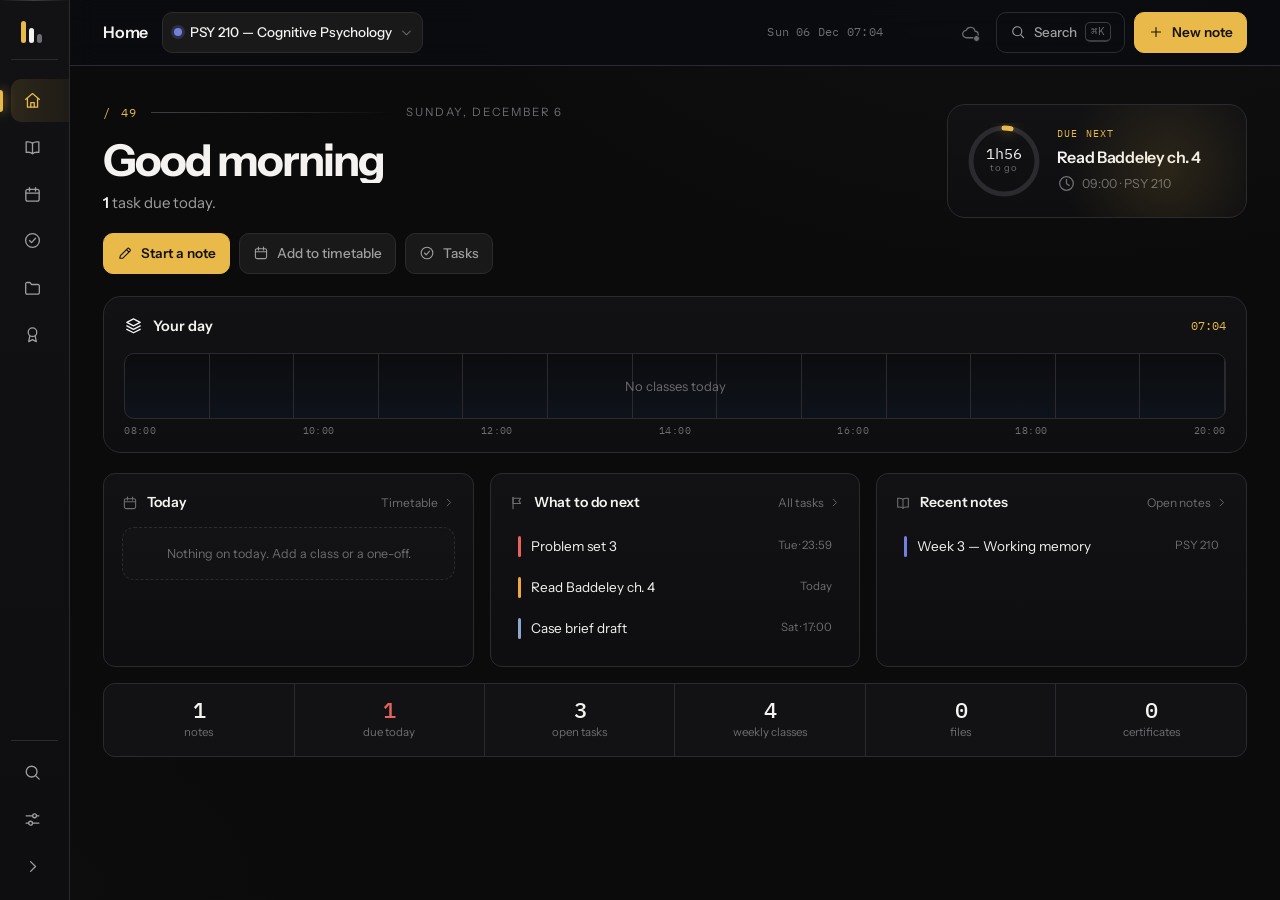
==== commit fb4a4208: "Add files via upload" ====
--- a/studyframe-preview.html
+++ b/studyframe-preview.html
@@ -1099,6 +1099,176 @@
   .book{width:auto!important;height:auto!important;box-shadow:none!important;background:none}
   .pages-clip{position:static!important;width:auto!important;height:auto!important;overflow:visible!important}
   .paper-body{column-count:auto!important;columns:auto!important;width:auto!important;height:auto!important;transform:none!important;opacity:1!important}
+}
+
+
+/* ==========================================================================
+   Timetable, horizontal — hours run across the top, one row per day
+   ========================================================================== */
+.tth{--dayw:108px;--hourw:84px;--rowh:84px;background:linear-gradient(180deg,var(--pane),#0E0E10);border:1px solid var(--rule);border-radius:var(--r);overflow-x:auto;overflow-y:hidden;position:relative}
+.tth-inner{min-width:calc(var(--dayw) + var(--hrs) * var(--hourw))}
+.tth-head{display:grid;grid-template-columns:var(--dayw) minmax(0,1fr);height:38px;border-bottom:1px solid var(--rule);background:rgba(255,255,255,.015)}
+.tth-corner{position:sticky;left:0;z-index:7;display:grid;place-items:center;background:var(--pane);border-right:1px solid var(--rule);color:var(--ink3)}
+.tth-corner .ic{width:15px;height:15px}
+.tth-hours{position:relative}
+.tth-hours span{position:absolute;top:50%;transform:translate(-50%,-50%);font:10.5px/1 var(--mono);color:var(--ink3);font-variant-numeric:tabular-nums}
+.tth-hours span:first-child{transform:translate(8px,-50%)}
+.tth-hours span:last-child{transform:translate(calc(-100% - 8px),-50%)}
+
+.tth-row{display:grid;grid-template-columns:var(--dayw) minmax(0,1fr);height:max(var(--rowh),calc(var(--ln,1) * 34px));border-bottom:1px solid var(--rule);transition:background .2s var(--ease)}
+.tth-row:last-child{border-bottom:0}
+.tth-row.is-weekend{background:rgba(255,255,255,.012)}
+.tth-row.is-today{background:var(--iris-soft)}
+.tth-row:hover{background:rgba(255,255,255,.025)}
+.tth-row.is-today:hover{background:color-mix(in srgb,var(--iris) 18%,transparent)}
+
+.tth-day{position:sticky;left:0;z-index:6;display:flex;flex-direction:column;align-items:flex-start;justify-content:center;gap:4px;padding:0 12px;text-align:left;
+  background:var(--pane);border-right:1px solid var(--rule);transition:background .2s var(--ease),padding-left .25s var(--ease)}
+.tth-row.is-today .tth-day{background:color-mix(in srgb,var(--iris) 11%,var(--pane))}
+.tth-day:hover{background:var(--hover);padding-left:16px}
+.tth-day .dw{font-size:13px;font-weight:600;letter-spacing:-.01em;max-width:100%;overflow:hidden;text-overflow:ellipsis;white-space:nowrap}
+.tth-day .dn{font:11px/1 var(--mono);color:var(--ink3)}
+.tth-row.is-today .tth-day .dw,.tth-row.is-today .tth-day .dn{color:var(--iris)}
+.tth-day .pips{display:flex;gap:3px;height:5px}
+.tth-day .pips i{width:5px;height:5px;border-radius:50%;background:var(--pcol,var(--p1))}
+
+.tth-track{position:relative;cursor:copy;min-width:0;
+  background-image:
+    linear-gradient(90deg,var(--rule) 1px,transparent 1px),
+    linear-gradient(90deg,color-mix(in srgb,var(--rule) 45%,transparent) 1px,transparent 1px);
+  background-size:calc(100% / var(--hrs)) 100%,calc(100% / var(--hrs) / 2) 100%}
+
+.tth .tt-block{display:flex;flex-direction:column;align-items:center;justify-content:center;text-align:center;gap:1px;padding:3px 7px;min-width:30px;min-height:0}
+.tth .tt-block .bn{max-width:100%;min-width:0}
+.tth .tt-block .br{font-style:italic;max-width:100%}
+.tth .tt-block .bt{max-width:100%;overflow:hidden;text-overflow:ellipsis;white-space:nowrap}
+.tth .tt-block:hover{transform:translateY(-2px) scale(1.03);z-index:5}
+.tth .tt-block.sm .bt,.tth .tt-block.sm .br{display:none}
+.tth .tt-block.md .br{display:none}
+.tth .tt-block.narrow:not(.sm) .bn{white-space:nowrap;display:block;-webkit-line-clamp:unset}
+.tth .tt-task{right:auto;left:2px;width:max-content;max-width:140px;top:auto;bottom:3px}
+.tth .tt-now{top:0;bottom:0;left:0;right:auto;width:2px;height:auto}
+.tth .tt-now::before{left:-3px;top:-3px;animation:now-pulse 2.4s ease-out infinite}
+@keyframes now-pulse{0%{box-shadow:0 0 0 0 color-mix(in srgb,var(--mint) 60%,transparent)}70%,100%{box-shadow:0 0 0 8px transparent}}
+
+/* one orchestrated moment: rows slide in, then the blocks grow out of their start time */
+main.fx .tth-row{animation:tth-row-in .5s var(--ease) backwards;animation-delay:calc(var(--i,0) * 55ms)}
+main.fx .tth-row .tt-block,main.fx .tth-row .tt-task{transform-origin:left center;animation:tth-block-in .55s var(--ease) backwards;animation-delay:calc(var(--i,0) * 55ms + 180ms)}
+@keyframes tth-row-in{from{opacity:0;transform:translateX(-16px)}}
+@keyframes tth-block-in{from{opacity:0;transform:scaleX(.15)}}
+
+/* ==========================================================================
+   Tasks, TaskFlow-style — overview strip, then status-pill cards
+   ========================================================================== */
+.seg-sm button{padding:4px 10px;font-size:12px}
+.tf-chart .panel-h h3{white-space:nowrap}
+.tf-panel{position:relative;overflow:hidden}
+.tf-panel::after,.task::after,.focus::before{content:"";position:absolute;inset:0;pointer-events:none;opacity:0;transition:opacity .25s var(--ease);
+  background:radial-gradient(220px circle at var(--mx,50%) var(--my,0%),rgba(255,255,255,.055),transparent 70%)}
+.tf-panel:hover::after,.task:hover::after,.focus:hover::before{opacity:1}
+
+.tf-overview{display:grid;gap:14px;grid-template-columns:minmax(0,1.7fr) minmax(0,1fr) minmax(0,1fr);margin-bottom:18px;align-items:stretch}
+@media (max-width:1180px){.tf-overview{grid-template-columns:1fr 1fr}.tf-chart{grid-column:1/-1}}
+@media (max-width:760px){.tf-overview{grid-template-columns:1fr}}
+
+.ch-legend{display:flex;gap:16px;font-size:12px;color:var(--ink2);margin:-4px 0 6px}
+.ch-legend span{display:inline-flex;align-items:center;gap:6px}
+.ch-legend i{width:8px;height:8px;border-radius:50%}
+.ch-legend i.f{background:var(--iris)}.ch-legend i.a{background:var(--p1)}
+.ch-legend b{font:500 12px/1 var(--mono);color:var(--ink)}
+.ch-box{position:relative}
+.ch{width:100%;height:auto;display:block;overflow:visible}
+.ch text{fill:var(--ink3);font:10px var(--mono)}
+.ch .gl{stroke:var(--rule);stroke-width:1;stroke-dasharray:3 5}
+.ch .ln{fill:none;stroke-width:2.2;stroke-linecap:round;stroke-linejoin:round}
+.ch .ln.a{stroke:var(--p1)}
+.ch .ln.f{stroke:var(--iris);filter:drop-shadow(0 0 6px rgba(233,185,74,.45))}
+.ch .hz{fill:transparent}
+.ch .pt{opacity:0;transition:opacity .15s,r .15s;stroke:var(--void);stroke-width:1.5}
+.ch .pt.a{fill:var(--p1)}.ch .pt.f{fill:var(--iris)}
+.ch .hit:hover .pt{opacity:1;r:5}
+.ch-empty{position:absolute;inset:0 0 28px 30px;display:grid;place-items:center;font-size:12.5px;color:var(--ink3);text-align:center;pointer-events:none}
+main.fx .ch .ln{stroke-dasharray:1;animation:ch-draw 1.3s var(--ease) backwards .1s}
+main.fx .ch .ar{animation:fade .9s var(--ease) backwards .45s}
+@keyframes ch-draw{from{stroke-dashoffset:1}}
+
+.donut-wrap{position:relative;width:138px;margin:4px auto 10px}
+.donut{width:100%;display:block}
+.donut .seg{transition:stroke-width .2s var(--ease)}
+.donut .seg:hover{stroke-width:14}
+main.fx .donut .seg{animation:seg-in 1s var(--ease) backwards .15s}
+@keyframes seg-in{from{stroke-dasharray:0 400}}
+.donut-c{position:absolute;inset:0;display:grid;place-content:center;text-align:center;pointer-events:none}
+.donut-c b{font:700 28px/1 var(--sans);letter-spacing:-.04em;font-variant-numeric:tabular-nums}
+.donut-c span{font-size:11.5px;color:var(--ink3);margin-top:3px}
+.tf-legend{list-style:none;margin:0;padding:0}
+.tf-legend li{display:flex;align-items:center;gap:9px;font-size:12.5px;color:var(--ink2);padding:5px 0;border-top:1px solid var(--rule)}
+.tf-legend li:first-child{border-top:0}
+.tf-legend i{width:8px;height:8px;border-radius:50%}
+.tf-legend b{margin-left:auto;font:500 12px/1 var(--mono);color:var(--ink)}
+
+.up-list{display:grid;gap:2px}
+.up-row{display:flex;align-items:center;gap:11px;width:100%;padding:7px 8px 7px 4px;border-radius:10px;text-align:left;transition:background .16s var(--ease),transform .2s var(--ease)}
+.up-row:hover{background:var(--hover);transform:translateX(3px)}
+.up-d{width:38px;height:42px;border-radius:9px;background:var(--raise);border:1px solid var(--rule);display:grid;place-content:center;text-align:center;flex:none}
+.up-d b{font:700 15px/1 var(--sans);letter-spacing:-.03em}
+.up-d i{font:normal 10px/1 var(--mono);color:var(--ink3);margin-top:3px}
+.up-bd{min-width:0;flex:1}
+.up-bd b{display:block;font-size:13px;font-weight:500;overflow:hidden;text-overflow:ellipsis;white-space:nowrap}
+.up-bd span{font-size:11px;color:var(--ink3)}
+.up-dot{width:8px;height:8px;border-radius:50%;background:var(--pcol);box-shadow:0 0 0 3px color-mix(in srgb,var(--pcol) 20%,transparent);flex:none}
+
+/* the card */
+.task{display:flex;flex-direction:column;align-items:stretch;gap:10px;padding:14px 14px 10px 17px;border-radius:14px;overflow:hidden}
+.task:hover{transform:translateY(-3px);box-shadow:0 18px 32px -20px rgba(0,0,0,.95),0 0 0 1px color-mix(in srgb,var(--pcol) 38%,transparent)}
+.task.dragging{transform:scale(.97) rotate(-1deg)}
+.task::before{top:12px;bottom:12px}
+.task-top{display:flex;align-items:center;gap:10px}
+.task .task-check{width:34px;height:34px;margin:0;border-radius:10px;position:relative;flex:none;
+  border:1px solid color-mix(in srgb,var(--subject,var(--rule2)) 42%,transparent);
+  background:color-mix(in srgb,var(--subject,var(--rule2)) 18%,var(--pane));color:var(--subject,var(--ink2))}
+.task .task-check .lt{font:700 14px/1 var(--sans);transition:opacity .15s,transform .25s var(--spring)}
+.task .task-check .ic{position:absolute;inset:0;margin:auto;width:17px;height:17px;color:var(--mint)}
+.task .task-check:hover{transform:scale(1.08);border-color:var(--mint)}
+.task .task-check:hover .lt{opacity:0;transform:scale(.5)}
+.task .task-check:hover .ic{opacity:1;stroke-dashoffset:0}
+.task.done .task-check .lt{opacity:0;transform:scale(.5)}
+.task.done .task-check .ic{color:var(--iris-ink)}
+.task-sub{font:11.5px/1 var(--mono);color:var(--subject,var(--ink3))}
+.tf-pill{margin-left:auto;--c:var(--ink2);color:var(--c);background:color-mix(in srgb,var(--c) 14%,transparent);border:1px solid color-mix(in srgb,var(--c) 32%,transparent);
+  font:600 10.5px/1 var(--sans);padding:5px 9px;border-radius:20px;white-space:nowrap}
+.tf-pill.st-late{--c:var(--rose)}.tf-pill.st-today{--c:var(--amber)}.tf-pill.st-soon{--c:var(--p1)}.tf-pill.st-done{--c:var(--mint)}
+.task .task-title{font-size:15px;font-weight:600;letter-spacing:-.015em}
+.task .task-meta{margin-top:6px}
+.prog-row{display:flex;align-items:center;gap:10px;margin-top:11px}
+.prog-row .prog{flex:1;margin:0;height:5px}
+.prog-row b{font:500 11px/1 var(--mono);color:var(--ink2);min-width:30px;text-align:right}
+.task .prog i{background:var(--pcol);transform-origin:left}
+.task.done .prog i{background:var(--mint)}
+.task-foot{display:flex;align-items:center;justify-content:space-between;gap:8px;border-top:1px solid var(--rule);padding-top:7px}
+.task-flag{display:inline-flex;align-items:center;gap:5px;font-size:11px;color:var(--pcol)}
+.task-flag .ic{width:12px;height:12px}
+.lane{border-radius:var(--r-lg)}
+.lane-h .n{background:var(--raise);border:1px solid var(--rule);border-radius:20px;padding:3px 8px}
+
+main.fx .task{animation:task-in .5s var(--ease) backwards;animation-delay:calc(var(--lane,0) * 70ms + var(--k,0) * 55ms)}
+main.fx .task .prog i{animation:prog-grow .9s var(--ease) backwards;animation-delay:calc(var(--lane,0) * 70ms + var(--k,0) * 55ms + 200ms)}
+main.fx .tf-panel{animation:task-in .5s var(--ease) backwards}
+main.fx .tf-panel:nth-child(2){animation-delay:70ms}
+main.fx .tf-panel:nth-child(3){animation-delay:140ms}
+@keyframes task-in{from{opacity:0;transform:translateY(14px) scale(.98)}}
+@keyframes prog-grow{from{transform:scaleX(0)}}
+.board>.lane:nth-child(2){--lane:1}.board>.lane:nth-child(3){--lane:2}.board>.lane:nth-child(4){--lane:3}
+.lane-list>.task:nth-child(2){--k:1}.lane-list>.task:nth-child(3){--k:2}.lane-list>.task:nth-child(4){--k:3}.lane-list>.task:nth-child(5){--k:4}.lane-list>.task:nth-child(n+6){--k:5}
+
+@media (max-width:760px){
+  .tth{--hourw:76px}
+  .tf-chart .panel-h>.ic{display:none}
+  .seg-sm button{padding:4px 8px}
+  .task-actions{opacity:1}
+}
+@media (prefers-reduced-motion:reduce){
+  main.fx *,main.fx *::before,main.fx *::after{animation:none!important}
 }
 
 </style>
@@ -2458,41 +2628,44 @@
   const span = W.hi - W.lo;
   const pct = m => ((clamp(m, W.lo, W.hi) - W.lo) / span) * 100;
 
-  const gutter = [];
-  for (let m = W.lo; m < W.hi; m += 60) gutter.push(`<span style="top:${pct(m)}%">${pad(m / 60)}:00</span>`);
-
-  const heads = [], cols = [];
-  keys.forEach((key, i) => {
+  /* hours run across the top… */
+  const hours = [];
+  for (let m = W.lo; m <= W.hi; m += 60) hours.push(`<span style="left:${pct(m)}%">${pad(m / 60)}:00</span>`);
+
+  /* …and each day is a row down the side */
+  const rows = keys.map((key, i) => {
     const d = parseISO(key), isToday = key === todayISO();
     const tasks = S.tasks.filter(t => t.date === key && !t.done);
-    heads.push(`<button class="tt-dayhead ${isToday ? 'is-today' : ''}" data-act="goto-day" data-date="${key}" title="Open ${DAY_FULL[i]}">
-      <span class="dw">${DAY[i]}</span><span class="dn">${d.getDate()}</span>
-      <span class="pips">${tasks.slice(0, 4).map(t => `<i style="--pcol:${prio(t.priority).css}"></i>`).join('')}</span>
-    </button>`);
-
-    const blocks = laneLayout(dayBlocks(key)).map(it => blockHTML(it, pct)).join('');
-    /* tasks due outside the hours shown are pinned to the top or bottom edge */
+    const lay = laneLayout(dayBlocks(key));
+    const lanes = lay.reduce((n, it) => Math.max(n, it.n), 1);
+    const blocks = lay.map(it => blockHTMLH(it, pct)).join('');
+    /* tasks due outside the hours shown are pinned to the left or right edge */
     const chips = tasks.filter(t => t.time).map(t => {
       const m = toMin(t.time);
-      const pos = m < W.lo ? 'top:2px' : m > W.hi ? 'top:calc(100% - 18px)' : `top:clamp(2px, calc(${pct(m)}% - 8px), calc(100% - 18px))`;
+      const pos = m < W.lo ? 'left:2px' : m > W.hi ? 'right:2px' : `left:clamp(2px, ${pct(m)}%, calc(100% - 142px))`;
       const edge = m < W.lo || m > W.hi ? `<span class="tt-due">${esc(t.time)}</span>` : '';
       return `<button class="tt-task" style="${pos};--pcol:${prio(t.priority).css}"
         data-act="edit-task" data-id="${t.id}" title="${esc(t.title)} · due ${esc(t.time)}">${icon('flag')}<b>${esc(t.title)}</b>${edge}</button>`;
     }).join('');
 
-    cols.push(`<div class="tt-col ${isToday ? 'is-today' : ''} ${i > 4 ? 'is-weekend' : ''}" data-act="new-entry" data-date="${key}" data-wd="${i}">
-      ${blocks}${chips}
-      ${isToday ? nowLineHTML(pct) : ''}
-    </div>`);
-  });
+    return `<div class="tth-row ${isToday ? 'is-today' : ''} ${i > 4 ? 'is-weekend' : ''}" style="--i:${i};--ln:${lanes}">
+      <button class="tth-day" data-act="goto-day" data-date="${key}" title="Open ${DAY_FULL[i]}">
+        <span class="dw">${DAY_FULL[i]}</span>
+        <span class="dn">${d.getDate()} ${esc(fmtDate(d, { month: 'short' }))}</span>
+        <span class="pips">${tasks.slice(0, 4).map(t => `<i style="--pcol:${prio(t.priority).css}"></i>`).join('')}</span>
+      </button>
+      <div class="tth-track" data-act="new-entry" data-date="${key}" data-wd="${i}">
+        ${blocks}${chips}${isToday ? nowLineHTML(pct) : ''}
+      </div>
+    </div>`;
+  }).join('');
 
   return `<div class="wrap">
     ${ttBar(`Week of ${fmtDate(mon, { day: 'numeric', month: 'long' })}`, 'week')}
-    <div class="tt" id="ttGrid">
-      <div class="tt-days"><div></div>${heads.join('')}</div>
-      <div class="tt-body" id="ttBody" style="height:${W.hours * 52}px">
-        <div class="tt-gutter">${gutter.join('')}</div>
-        ${cols.join('')}
+    <div class="tth" id="ttGrid">
+      <div class="tth-inner" style="--hrs:${W.hours}">
+        <div class="tth-head"><div class="tth-corner">${icon('clock')}</div><div class="tth-hours">${hours.join('')}</div></div>
+        <div class="tth-body" id="ttBody">${rows}</div>
       </div>
     </div>
     <p class="tt-legend">
@@ -2504,43 +2677,41 @@
   </div>`;
 }
 
-function blockHTML(it, pct) {
+function blockHTMLH(it, pct) {
   const b = it.b;
-  const top = pct(toMin(b.start));
-  const h = Math.max(1.6, pct(toMin(b.end)) - top);
-  const w = 100 / it.n;
+  const left = pct(toMin(b.start));
+  const w = Math.max(1.2, pct(toMin(b.end)) - left);
+  const h = 100 / it.n;
   const bell = (b.remind !== null && b.remind !== undefined && b.remind >= 0) ? icon('bell', 'ic bell') : '';
   const where = [code(b.subjectId), b.room].filter(Boolean).join(' · ');
   return `<button class="tt-block ${b.kind === 'event' ? 'is-event' : ''}"
-    style="top:${top}%;height:${h}%;left:calc(${it.lane * w}% + 2px);width:calc(${w}% - 4px);--subject:${hue(b.subjectId)}"
+    style="left:calc(${left}% + 1px);width:calc(${w}% - 2px);top:calc(${it.lane * h}% + 3px);height:calc(${h}% - 6px);--subject:${hue(b.subjectId)}"
     data-act="edit-entry" data-id="${b.id}" data-kind="${b.kind}" title="${esc(b.title)} · ${esc(b.start)}–${esc(b.end)}${b.room ? ' · ' + esc(b.room) : ''}">
-    ${bell}<span class="bn">${esc(b.title)}<span class="bt-inline"> · ${esc(b.start)}</span></span><span class="bt">${esc(b.start)}–${esc(b.end)}</span>
-    ${where ? `<span class="br">${esc(where)}</span>` : ''}
+    ${bell}<span class="bn">${esc(b.title)}<span class="bt-inline"> · ${esc(b.start)}</span></span>
+    ${where ? `<span class="br">${esc(where)}</span>` : ''}<span class="bt">${esc(b.start)}–${esc(b.end)}</span>
   </button>`;
 }
 
 function nowLineHTML(pct) {
   const n = new Date(), m = n.getHours() * 60 + n.getMinutes();
   if (m < TT.lo || m > TT.hi) return '';
-  return `<div class="tt-now" id="ttNow" style="top:${pct(m)}%"></div>`;
-}
-
-/** Fit the whole week on screen, then label each entry by how much room it got. */
+  return `<div class="tt-now" id="ttNow" style="left:${pct(m)}%"></div>`;
+}
+
+/** Fit the seven day-rows on screen, then label each entry by how much room it got. */
 function fitTimetable() {
   const grid = $('#ttGrid'), body = $('#ttBody');
   if (!grid || !body) return;
-  const head = $('.tt-days')?.offsetHeight || 52;
-  const top = grid.getBoundingClientRect().top - $('#main').getBoundingClientRect().top;
-  const avail = window.innerHeight - $('#main').getBoundingClientRect().top - top - head - 56;
-  // fill the screen; never below 40px an hour (short entries have a minimum height of their own)
-  const px = clamp(avail / TT.hours, 40, 110);
-  grid.style.setProperty('--hourpx', `${px}px`);
-  body.style.height = `${Math.round(px * TT.hours)}px`;
+  const rows = $$('.tth-row', body);
+  if (!rows.length) return;
+  const head = $('.tth-head', grid)?.offsetHeight || 38;
+  const avail = window.innerHeight - grid.getBoundingClientRect().top - head - 64;
+  grid.style.setProperty('--rowh', `${Math.round(clamp(avail / rows.length, 64, 120))}px`);
   $$('.tt-block', body).forEach(b => {
     b.classList.remove('sm', 'md', 'narrow');
     const h = b.offsetHeight;
-    if (h < 36) b.classList.add('sm');
-    else if (h < 60) b.classList.add('md');
+    if (h < 40) b.classList.add('sm');
+    else if (h < 62) b.classList.add('md');
     if (b.offsetWidth < 70) b.classList.add('narrow');
   });
 }
@@ -2680,7 +2851,7 @@
   const top = [...open].sort((a, b) => heat(b) - heat(a))[0];
   const late = open.filter(t => urgency(t.date) === 'late').length;
 
-  return `<div class="wrap">
+  return `<div class="wrap tf">
     <div class="sec-h">
       <h2>Tasks</h2>
       <p>${open.length} open${late ? ` · ${late} overdue` : ''}</p>
@@ -2691,6 +2862,10 @@
       <span class="focus-k">All clear</span>
       <div><h3>Nothing on your plate</h3><p class="m">Add a task below and the most pressing one is pinned here.</p></div>
     </div>`}
+
+    <div class="tf-overview">
+      ${chartPanel(all)}${donutPanel(all)}${upcomingPanel(open)}
+    </div>
 
     <div class="task-bar">
       <div class="seg">
@@ -2727,6 +2902,142 @@
     <p class="hint" style="margin-top:9px">Filed under ${esc(activeSubj().name)}. Change the subject in the top bar to file it elsewhere.</p>
   </div>`;
 }
+
+/* ---- overview strip: progress chart, status donut, upcoming ---------------- */
+let TASKRANGE = 'day';
+
+function taskStatus(t) {
+  if (t.done) return { k: 'done', l: 'Done' };
+  return { late: { k: 'late', l: 'Overdue' }, today: { k: 'today', l: 'Due today' }, soon: { k: 'soon', l: 'Due soon' }, later: { k: 'later', l: 'Planned' } }[urgency(t.date)];
+}
+const taskState = t => t.done ? 'done' : t.steps.some(s => s.done) ? 'doing' : 'todo';
+
+function smoothPath(p, lo, hi) {
+  if (p.length < 2) return '';
+  const cy = y => clamp(y, lo, hi);
+  let d = `M${p[0][0].toFixed(1)} ${p[0][1].toFixed(1)}`;
+  for (let i = 0; i < p.length - 1; i++) {
+    const p0 = p[i - 1] || p[i], p1 = p[i], p2 = p[i + 1], p3 = p[i + 2] || p2;
+    d += ` C${(p1[0] + (p2[0] - p0[0]) / 6).toFixed(1)} ${cy(p1[1] + (p2[1] - p0[1]) / 6).toFixed(1)},${(p2[0] - (p3[0] - p1[0]) / 6).toFixed(1)} ${cy(p2[1] - (p3[1] - p1[1]) / 6).toFixed(1)},${p2[0].toFixed(1)} ${p2[1].toFixed(1)}`;
+  }
+  return d;
+}
+
+function chartPanel(all) {
+  const today = parseISO(todayISO());
+  const B = [];
+  if (TASKRANGE === 'month') {
+    for (let i = 5; i >= 0; i--) {
+      const s = new Date(today.getFullYear(), today.getMonth() - i, 1), e = new Date(today.getFullYear(), today.getMonth() - i + 1, 1);
+      B.push({ s: s.getTime(), e: e.getTime(), l: fmtDate(s, { month: 'short' }) });
+    }
+  } else if (TASKRANGE === 'week') {
+    const m = mondayOf(today);
+    for (let i = 7; i >= 0; i--) { const s = addDays(m, -7 * i); B.push({ s: s.getTime(), e: addDays(s, 7).getTime(), l: fmtDate(s, { day: 'numeric', month: 'short' }) }); }
+  } else {
+    for (let i = 13; i >= 0; i--) { const s = addDays(today, -i); B.push({ s: s.getTime(), e: addDays(s, 1).getTime(), l: fmtDate(s, { day: 'numeric', month: 'short' }) }); }
+  }
+  const fin = B.map(b => all.filter(t => t.doneAt && t.doneAt >= b.s && t.doneAt < b.e).length);
+  const add = B.map(b => all.filter(t => t.created && t.created >= b.s && t.created < b.e).length);
+  const sumF = fin.reduce((a, b) => a + b, 0), sumA = add.reduce((a, b) => a + b, 0);
+
+  const VW = 520, VH = 240, L = 30, R = 10, T = 12, Bm = 28, base = VH - Bm;
+  const top = Math.max(3, Math.ceil(Math.max(...fin, ...add) / 3) * 3);
+  const X = i => L + i * (VW - L - R) / (B.length - 1), Y = v => base - (v / top) * (base - T);
+  const ptsF = fin.map((v, i) => [X(i), Y(v)]), ptsA = add.map((v, i) => [X(i), Y(v)]);
+  const line = p => smoothPath(p, T, base);
+  const area = p => `${line(p)} L${p[p.length - 1][0].toFixed(1)} ${base} L${p[0][0].toFixed(1)} ${base} Z`;
+  const step = B.length > 8 ? 2 : 1;
+  const grid = [0, 1, 2, 3].map(k => { const v = top * k / 3, y = Y(v);
+    return `<line class="gl" x1="${L}" x2="${VW - R}" y1="${y.toFixed(1)}" y2="${y.toFixed(1)}"/><text x="${L - 8}" y="${(y + 3.5).toFixed(1)}" text-anchor="end">${Math.round(v)}</text>`; }).join('');
+  const labels = B.map((b, i) => (B.length - 1 - i) % step === 0 ? `<text x="${X(i).toFixed(1)}" y="${VH - 8}" text-anchor="middle">${esc(b.l)}</text>` : '').join('');
+  const dots = (pts, vals, cls, name) => pts.map((p, i) => `<g class="hit"><circle class="hz" cx="${p[0].toFixed(1)}" cy="${p[1].toFixed(1)}" r="10"/><circle class="pt ${cls}" cx="${p[0].toFixed(1)}" cy="${p[1].toFixed(1)}" r="3.6"/><title>${esc(B[i].l)} · ${vals[i]} ${name}</title></g>`).join('');
+
+  return `<section class="panel tf-panel tf-chart">
+    <div class="panel-h">${icon('clock')}<h3>Task progress</h3><span class="spacer"></span>
+      <div class="seg seg-sm" role="group" aria-label="Chart range">
+        ${[['day', 'Daily'], ['week', 'Weekly'], ['month', 'Monthly']].map(([r, l]) => `<button data-act="task-range" data-r="${r}" aria-pressed="${TASKRANGE === r}">${l}</button>`).join('')}
+      </div>
+    </div>
+    <div class="ch-legend"><span><i class="f"></i>Finished <b data-count="${sumF}">${sumF}</b></span><span><i class="a"></i>Added <b data-count="${sumA}">${sumA}</b></span></div>
+    <div class="ch-box">
+      <svg class="ch" viewBox="0 0 ${VW} ${VH}" role="img" aria-label="Tasks finished and added over time">
+        <defs>
+          <linearGradient id="tfgF" x1="0" y1="0" x2="0" y2="1"><stop offset="0" stop-color="#E9B94A" stop-opacity=".34"/><stop offset="1" stop-color="#E9B94A" stop-opacity="0"/></linearGradient>
+          <linearGradient id="tfgA" x1="0" y1="0" x2="0" y2="1"><stop offset="0" stop-color="#8FA6CE" stop-opacity=".26"/><stop offset="1" stop-color="#8FA6CE" stop-opacity="0"/></linearGradient>
+        </defs>
+        ${grid}${labels}
+        <path class="ar" d="${area(ptsA)}" fill="url(#tfgA)"/><path class="ln a" pathLength="1" d="${line(ptsA)}"/>
+        <path class="ar" d="${area(ptsF)}" fill="url(#tfgF)"/><path class="ln f" pathLength="1" d="${line(ptsF)}"/>
+        ${dots(ptsA, add, 'a', 'added')}${dots(ptsF, fin, 'f', 'finished')}
+      </svg>
+      ${sumF + sumA === 0 ? '<p class="ch-empty">Add and finish a task and the lines start to move.</p>' : ''}
+    </div>
+  </section>`;
+}
+
+function donutPanel(all) {
+  const n = { todo: 0, doing: 0, done: 0 };
+  all.forEach(t => { n[taskState(t)]++; });
+  const total = all.length, R = 46, C = 2 * Math.PI * R, gap = total > 1 ? 3 : 0;
+  const parts = [['todo', 'To do', 'var(--p1)'], ['doing', 'In progress', 'var(--iris)'], ['done', 'Done', 'var(--mint)']];
+  let off = 0;
+  const segs = parts.map(([k, label, col]) => {
+    if (!n[k]) return '';
+    const len = Math.max(0.5, C * n[k] / total - gap);
+    const s = `<circle class="seg" cx="60" cy="60" r="${R}" fill="none" stroke="${col}" stroke-width="11" stroke-dasharray="${len.toFixed(2)} ${(C - len).toFixed(2)}" stroke-dashoffset="${(-off).toFixed(2)}" transform="rotate(-90 60 60)"><title>${label}: ${n[k]}</title></circle>`;
+    off += C * n[k] / total;
+    return s;
+  }).join('');
+  return `<section class="panel tf-panel tf-donut">
+    <div class="panel-h">${icon('layers')}<h3>Status overview</h3></div>
+    <div class="donut-wrap">
+      <svg class="donut" viewBox="0 0 120 120" role="img" aria-label="${n.todo} to do, ${n.doing} in progress, ${n.done} done">
+        <circle cx="60" cy="60" r="${R}" fill="none" stroke="var(--rule)" stroke-width="11"/>${segs}
+      </svg>
+      <div class="donut-c"><b data-count="${total}">${total}</b><span>${total === 1 ? 'task' : 'tasks'}</span></div>
+    </div>
+    <ul class="tf-legend">${parts.map(([k, l, c]) => `<li><i style="background:${c}"></i>${l}<b data-count="${n[k]}">${n[k]}</b></li>`).join('')}</ul>
+  </section>`;
+}
+
+function upcomingPanel(open) {
+  const t0 = todayISO(), t7 = iso(addDays(parseISO(t0), 7));
+  const list = open.filter(t => t.date >= t0 && t.date <= t7)
+    .sort((a, b) => a.date.localeCompare(b.date) || (a.time || '99').localeCompare(b.time || '99')).slice(0, 5);
+  return `<section class="panel tf-panel tf-up">
+    <div class="panel-h">${icon('flag')}<h3>Upcoming</h3><span class="spacer"></span><span class="hint">next 7 days</span></div>
+    ${list.length ? `<div class="up-list">${list.map(t => { const d = parseISO(t.date); return `
+      <button class="up-row" style="--pcol:${prio(t.priority).css}" data-act="edit-task" data-id="${t.id}">
+        <span class="up-d"><b>${d.getDate()}</b><i>${esc(fmtDate(d, { month: 'short' }))}</i></span>
+        <span class="up-bd"><b>${esc(t.title)}</b><span>${esc([code(t.subjectId), t.time || 'any time'].filter(Boolean).join(' · '))}</span></span>
+        <span class="up-dot" title="${prio(t.priority).label} priority"></span>
+      </button>`; }).join('')}</div>`
+    : '<p class="empty"><b>Nothing due this week</b>Tasks dated in the next seven days show up here.</p>'}
+  </section>`;
+}
+
+/** Numbers climb to their value when a view is replayed. */
+function countUps(root) {
+  if (matchMedia('(prefers-reduced-motion: reduce)').matches) return;
+  $$('[data-count]', root).forEach(el => {
+    const to = Number(el.dataset.count) || 0;
+    if (!to) return;
+    const t0 = performance.now();
+    const step = now => { const k = Math.min(1, (now - t0) / 750); el.textContent = Math.round(to * (1 - Math.pow(1 - k, 3))); if (k < 1) requestAnimationFrame(step); };
+    el.textContent = '0'; requestAnimationFrame(step);
+  });
+}
+
+/** A soft light follows the pointer across cards and panels. */
+document.addEventListener('pointermove', e => {
+  if (e.pointerType === 'touch') return;
+  const el = e.target.closest?.('.task, .tf-panel, .focus');
+  if (!el) return;
+  const r = el.getBoundingClientRect();
+  el.style.setProperty('--mx', `${e.clientX - r.left}px`);
+  el.style.setProperty('--my', `${e.clientY - r.top}px`);
+}, { passive: true });
 
 function focusHTML(t) {
   const p = prio(t.priority);
@@ -2774,25 +3085,31 @@
 function taskCard(t, { compact = false } = {}) {
   const p = prio(t.priority);
   const s = subj(t.subjectId);
+  const total = t.steps.length;
   const doneSteps = t.steps.filter(x => x.done).length;
+  const pctDone = t.done ? 100 : total ? Math.round(doneSteps / total * 100) : 0;
   const expanded = EXPANDED.has(t.id);
-  const showSteps = t.steps.length || expanded;
-
-  return `<article class="task ${t.done ? 'done' : ''}" data-id="${t.id}" draggable="${!compact}" style="--pcol:${p.css}">
-    <button class="task-check" data-act="toggle" data-id="${t.id}" aria-pressed="${t.done}" aria-label="${t.done ? 'Mark not done' : 'Mark done'}: ${esc(t.title)}">${icon('check')}</button>
+  const showSteps = total || expanded;
+  const st = taskStatus(t);
+
+  return `<article class="task ${t.done ? 'done' : ''} ${compact ? 'is-compact' : ''}" data-id="${t.id}" draggable="${!compact}" style="--pcol:${p.css};--subject:${hue(t.subjectId)}">
+    <div class="task-top">
+      <button class="task-check" data-act="toggle" data-id="${t.id}" aria-pressed="${t.done}" aria-label="${t.done ? 'Mark not done' : 'Mark done'}: ${esc(t.title)}"><span class="lt">${esc((s?.code || '•').charAt(0).toUpperCase())}</span>${icon('check')}</button>
+      <span class="task-sub">${esc(code(t.subjectId) || 'No subject')}</span>
+      <span class="tf-pill st-${st.k}">${st.l}</span>
+    </div>
     <div class="task-bd">
       <input class="task-title" data-act="rename" data-id="${t.id}" value="${esc(t.title)}" aria-label="Task name">
       <div class="task-meta">
         <span class="due u-${urgency(t.date)}">${esc(whenLabel(t))}</span>
-        ${s ? `<span class="code" style="color:${hue(s.id)}">${esc(s.code)}</span>` : ''}
-        ${t.steps.length ? `<span>${doneSteps}/${t.steps.length} done</span>` : ''}
+        ${total ? `<span>${doneSteps}/${total} steps</span>` : ''}
         ${t.remind !== null && t.remind >= 0 ? `<span>${icon('bell')}</span>` : ''}
       </div>
-      ${t.steps.length ? `<div class="prog"><i style="width:${Math.round(doneSteps / t.steps.length * 100)}%"></i></div>` : ''}
+      <div class="prog-row"><div class="prog"><i style="width:${pctDone}%"></i></div><b>${total || t.done ? pctDone + '%' : '–'}</b></div>
       ${showSteps ? `<div class="steps">
-        ${t.steps.map(st => `<button class="step ${st.done ? 'on' : ''}" data-act="toggle-step" data-id="${t.id}" data-sid="${st.id}">
-          <span class="bx">${icon('check')}</span><span>${esc(st.text)}</span>
-          <span class="rm" data-act="del-step" data-id="${t.id}" data-sid="${st.id}" role="button" aria-label="Remove step">${icon('close')}</span>
+        ${t.steps.map(st2 => `<button class="step ${st2.done ? 'on' : ''}" data-act="toggle-step" data-id="${t.id}" data-sid="${st2.id}">
+          <span class="bx">${icon('check')}</span><span>${esc(st2.text)}</span>
+          <span class="rm" data-act="del-step" data-id="${t.id}" data-sid="${st2.id}" role="button" aria-label="Remove step">${icon('close')}</span>
         </button>`).join('')}
         <form class="step-add" data-form="add-step" data-id="${t.id}">
           <input type="text" name="text" placeholder="Add a step…" required autocomplete="off">
@@ -2800,11 +3117,14 @@
         </form>
       </div>` : ''}
     </div>
-    <div class="task-actions">
-      <button class="icon-btn" data-act="bump-prio" data-id="${t.id}" aria-label="Change priority" title="Priority: ${p.label}">${icon('flag')}</button>
-      <button class="icon-btn" data-act="toggle-steps" data-id="${t.id}" aria-label="Checklist" title="Checklist">${icon('list')}</button>
-      <button class="icon-btn" data-act="edit-task" data-id="${t.id}" aria-label="Edit task" title="Edit">${icon('pencil')}</button>
-      <button class="icon-btn danger" data-act="del-task" data-id="${t.id}" aria-label="Delete task" title="Delete">${icon('trash')}</button>
+    <div class="task-foot">
+      <span class="task-flag">${icon('flag')}${p.label}</span>
+      <div class="task-actions">
+        <button class="icon-btn" data-act="bump-prio" data-id="${t.id}" aria-label="Change priority" title="Priority: ${p.label}">${icon('flag')}</button>
+        <button class="icon-btn" data-act="toggle-steps" data-id="${t.id}" aria-label="Checklist" title="Checklist">${icon('list')}</button>
+        <button class="icon-btn" data-act="edit-task" data-id="${t.id}" aria-label="Edit task" title="Edit">${icon('pencil')}</button>
+        <button class="icon-btn danger" data-act="del-task" data-id="${t.id}" aria-label="Delete task" title="Delete">${icon('trash')}</button>
+      </div>
     </div>
   </article>`;
 }
@@ -3367,6 +3687,7 @@
 }
 
 let lastView = null;
+let lastFx = null;
 function render() {
   const was = MOBILE;
   MOBILE = mq.matches;
@@ -3384,6 +3705,11 @@
     void main.offsetWidth;
     main.classList.add('enter');
   } else main.scrollTop = keep;
+
+  const fxKey = S.view === 'timetable' ? `tt:${S.ttMode}:${S.ttDate}` : S.view === 'tasks' ? `tk:${S.taskView}:${S.taskScope}:${!!S.taskShowDone}:${TASKRANGE}` : null;
+  main.classList.remove('fx');
+  if (fxKey && fxKey !== lastFx) { void main.offsetWidth; main.classList.add('fx'); countUps(main); }
+  lastFx = fxKey;
 
   if (S.view === 'notes') wireEditor();
   if (S.view === 'files') { wireFiles(); wireThumbs(); xpSelectionUI(); }
@@ -3618,7 +3944,7 @@
   }
   const tl = $('#ttNow');
   if (tl) {
-    if (m >= TT.lo && m <= TT.hi) { tl.style.top = `${((m - TT.lo) / (TT.hi - TT.lo)) * 100}%`; tl.style.display = ''; }
+    if (m >= TT.lo && m <= TT.hi) { tl.style.left = `${((m - TT.lo) / (TT.hi - TT.lo)) * 100}%`; tl.style.display = ''; }
     else tl.style.display = 'none';
   }
 }
@@ -4066,6 +4392,7 @@
     if (t) t.steps = t.steps.filter(x => x.id !== el.dataset.sid);
   }),
   'task-view': (_, el) => commit(s => { s.taskView = el.dataset.v; }),
+  'task-range': (_, el) => { TASKRANGE = el.dataset.r; render(); },
   'task-scope': () => commit(s => { s.taskScope = s.taskScope === 'subject' ? 'all' : 'subject'; }),
   'show-done': () => commit(s => { s.taskShowDone = !s.taskShowDone; }),
   /* picking a priority must not wipe what is half-typed in the form */
@@ -4095,9 +4422,9 @@
     const date = el.dataset.date || S.ttDate || todayISO();
     const wd = el.dataset.wd !== undefined ? Number(el.dataset.wd) : wdOf(parseISO(date));
     let start = '09:00';
-    if (el.classList?.contains('tt-col') && e) {
+    if (el.classList?.contains('tth-track') && e) {
       const r = el.getBoundingClientRect();
-      const mins = TT.lo + ((e.clientY - r.top) / r.height) * (TT.hi - TT.lo);
+      const mins = TT.lo + ((e.clientX - r.left) / r.width) * (TT.hi - TT.lo);
       start = fromMin(clamp(Math.round(mins / 15) * 15, TT.lo, TT.hi - 30));
     }
     openSheet(entrySheet({ kind: 'class', weekday: wd, date, start, end: fromMin(toMin(start) + 60), subjectId: S.activeSubject, remind: null }), mountEntrySheet);
